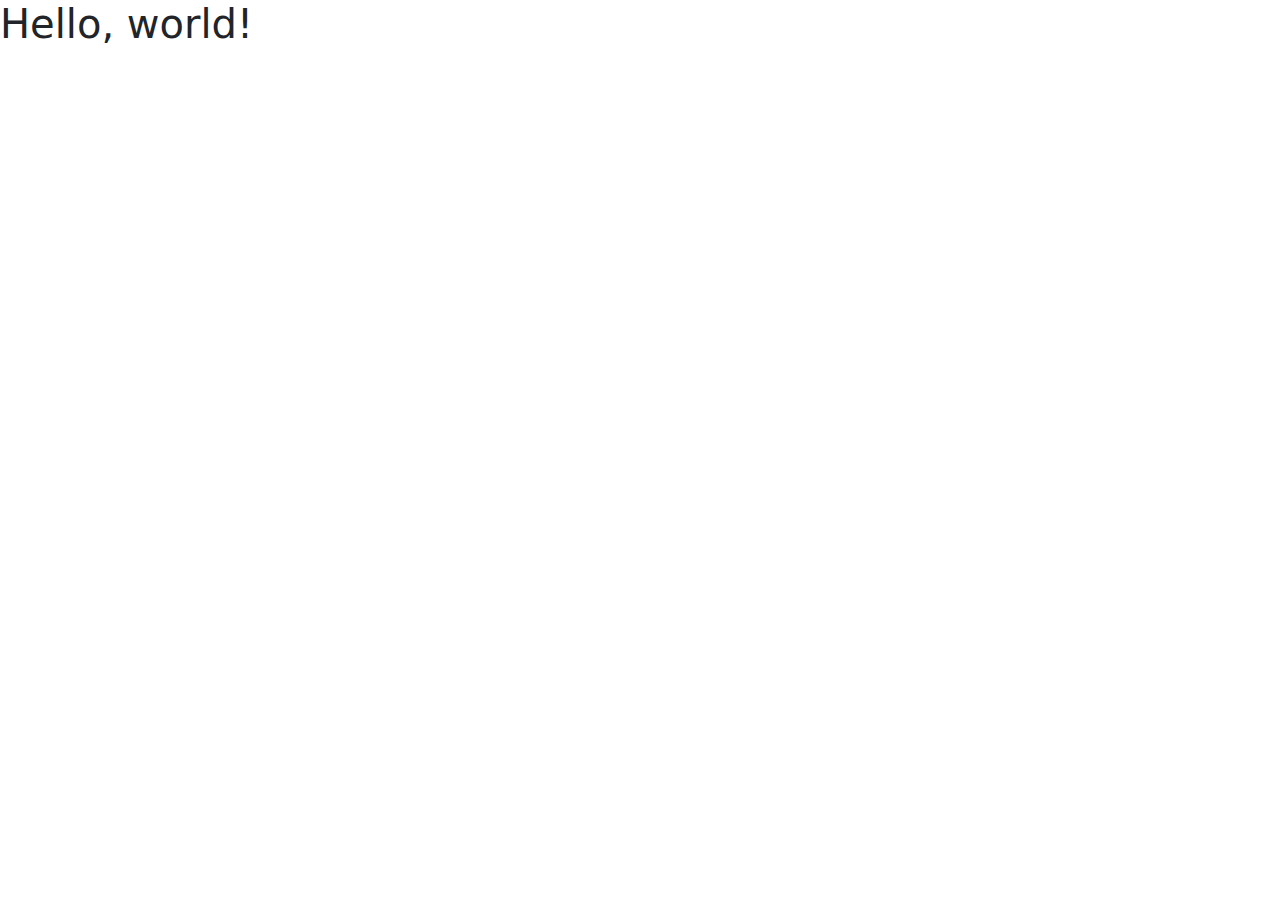
==== index.html @ 12b57964 "first commit" ====
<!doctype html>
<html lang="en">
  <head>
    <!-- Required meta tags -->
    <meta charset="utf-8">
    <meta name="viewport" content="width=device-width, initial-scale=1, shrink-to-fit=no">

    <!-- Bootstrap CSS -->
    <link rel="stylesheet" href="assets/css/style.css">

    <title>Hello, world!</title>
  </head>
  <body>
    <h1>Hello, world!</h1>

    <!-- Optional JavaScript -->
    <!-- jQuery first, then Popper.js, then Bootstrap JS -->
    <script src="assets/js/jquery-3.3.1.slim.min.js"></script>
    <script src="assets/js/popper.min.js"></script>
    <script src="assets/js/bootstrap.min.js"></script>
  </body>
</html>
---- assets/css/style.css ----
@charset "UTF-8";
/* Fonts */
@import url("https://fonts.googleapis.com/css2?family=Open+Sans:ital,wdth,wght@0,75,300..800;1,75,300..800&family=Roboto:wght@100;300;400;900&family=Source+Sans+3:ital,wght@0,200..900;1,200..900&display=swap");
/* Bootstrap */
/*!
* Bootstrap  v5.3.3 (https://getbootstrap.com/)
* Copyright 2011-2024 The Bootstrap Authors
* Licensed under MIT (https://github.com/twbs/bootstrap/blob/main/LICENSE)
*/
:root, [data-bs-theme=light] {
  --bs-blue:#0d6efd;
  --bs-indigo:#6610f2;
  --bs-purple:#6f42c1;
  --bs-pink:#d63384;
  --bs-red:#dc3545;
  --bs-orange:#fd7e14;
  --bs-yellow:#ffc107;
  --bs-green:#198754;
  --bs-teal:#20c997;
  --bs-cyan:#0dcaf0;
  --bs-black:#000;
  --bs-white:#fff;
  --bs-gray:#6c757d;
  --bs-gray-dark:#343a40;
  --bs-gray-100:#f8f9fa;
  --bs-gray-200:#e9ecef;
  --bs-gray-300:#dee2e6;
  --bs-gray-400:#ced4da;
  --bs-gray-500:#adb5bd;
  --bs-gray-600:#6c757d;
  --bs-gray-700:#495057;
  --bs-gray-800:#343a40;
  --bs-gray-900:#212529;
  --bs-primary:#0d6efd;
  --bs-secondary:#6c757d;
  --bs-success:#198754;
  --bs-info:#0dcaf0;
  --bs-warning:#ffc107;
  --bs-danger:#dc3545;
  --bs-light:#f8f9fa;
  --bs-dark:#212529;
  --bs-primary-rgb:13,110,253;
  --bs-secondary-rgb:108,117,125;
  --bs-success-rgb:25,135,84;
  --bs-info-rgb:13,202,240;
  --bs-warning-rgb:255,193,7;
  --bs-danger-rgb:220,53,69;
  --bs-light-rgb:248,249,250;
  --bs-dark-rgb:33,37,41;
  --bs-primary-text-emphasis:#052c65;
  --bs-secondary-text-emphasis:#2b2f32;
  --bs-success-text-emphasis:#0a3622;
  --bs-info-text-emphasis:#055160;
  --bs-warning-text-emphasis:#664d03;
  --bs-danger-text-emphasis:#58151c;
  --bs-light-text-emphasis:#495057;
  --bs-dark-text-emphasis:#495057;
  --bs-primary-bg-subtle:#cfe2ff;
  --bs-secondary-bg-subtle:#e2e3e5;
  --bs-success-bg-subtle:#d1e7dd;
  --bs-info-bg-subtle:#cff4fc;
  --bs-warning-bg-subtle:#fff3cd;
  --bs-danger-bg-subtle:#f8d7da;
  --bs-light-bg-subtle:#fcfcfd;
  --bs-dark-bg-subtle:#ced4da;
  --bs-primary-border-subtle:#9ec5fe;
  --bs-secondary-border-subtle:#c4c8cb;
  --bs-success-border-subtle:#a3cfbb;
  --bs-info-border-subtle:#9eeaf9;
  --bs-warning-border-subtle:#ffe69c;
  --bs-danger-border-subtle:#f1aeb5;
  --bs-light-border-subtle:#e9ecef;
  --bs-dark-border-subtle:#adb5bd;
  --bs-white-rgb:255,255,255;
  --bs-black-rgb:0,0,0;
  --bs-font-sans-serif:system-ui,-apple-system,"Segoe UI",Roboto,"Helvetica Neue","Noto Sans","Liberation Sans",Arial,sans-serif,"Apple Color Emoji","Segoe UI Emoji","Segoe UI Symbol","Noto Color Emoji";
  --bs-font-monospace:SFMono-Regular,Menlo,Monaco,Consolas,"Liberation Mono","Courier New",monospace;
  --bs-gradient:linear-gradient(180deg, rgba(255, 255, 255, 0.15), rgba(255, 255, 255, 0));
  --bs-body-font-family:var(--bs-font-sans-serif);
  --bs-body-font-size:1rem;
  --bs-body-font-weight:400;
  --bs-body-line-height:1.5;
  --bs-body-color:#212529;
  --bs-body-color-rgb:33,37,41;
  --bs-body-bg:#fff;
  --bs-body-bg-rgb:255,255,255;
  --bs-emphasis-color:#000;
  --bs-emphasis-color-rgb:0,0,0;
  --bs-secondary-color:rgba(33, 37, 41, 0.75);
  --bs-secondary-color-rgb:33,37,41;
  --bs-secondary-bg:#e9ecef;
  --bs-secondary-bg-rgb:233,236,239;
  --bs-tertiary-color:rgba(33, 37, 41, 0.5);
  --bs-tertiary-color-rgb:33,37,41;
  --bs-tertiary-bg:#f8f9fa;
  --bs-tertiary-bg-rgb:248,249,250;
  --bs-heading-color:inherit;
  --bs-link-color:#0d6efd;
  --bs-link-color-rgb:13,110,253;
  --bs-link-decoration:underline;
  --bs-link-hover-color:#0a58ca;
  --bs-link-hover-color-rgb:10,88,202;
  --bs-code-color:#d63384;
  --bs-highlight-color:#212529;
  --bs-highlight-bg:#fff3cd;
  --bs-border-width:1px;
  --bs-border-style:solid;
  --bs-border-color:#dee2e6;
  --bs-border-color-translucent:rgba(0, 0, 0, 0.175);
  --bs-border-radius:0.375rem;
  --bs-border-radius-sm:0.25rem;
  --bs-border-radius-lg:0.5rem;
  --bs-border-radius-xl:1rem;
  --bs-border-radius-xxl:2rem;
  --bs-border-radius-2xl:var(--bs-border-radius-xxl);
  --bs-border-radius-pill:50rem;
  --bs-box-shadow:0 0.5rem 1rem rgba(0, 0, 0, 0.15);
  --bs-box-shadow-sm:0 0.125rem 0.25rem rgba(0, 0, 0, 0.075);
  --bs-box-shadow-lg:0 1rem 3rem rgba(0, 0, 0, 0.175);
  --bs-box-shadow-inset:inset 0 1px 2px rgba(0, 0, 0, 0.075);
  --bs-focus-ring-width:0.25rem;
  --bs-focus-ring-opacity:0.25;
  --bs-focus-ring-color:rgba(13, 110, 253, 0.25);
  --bs-form-valid-color:#198754;
  --bs-form-valid-border-color:#198754;
  --bs-form-invalid-color:#dc3545;
  --bs-form-invalid-border-color:#dc3545;
}

[data-bs-theme=dark] {
  color-scheme: dark;
  --bs-body-color:#dee2e6;
  --bs-body-color-rgb:222,226,230;
  --bs-body-bg:#212529;
  --bs-body-bg-rgb:33,37,41;
  --bs-emphasis-color:#fff;
  --bs-emphasis-color-rgb:255,255,255;
  --bs-secondary-color:rgba(222, 226, 230, 0.75);
  --bs-secondary-color-rgb:222,226,230;
  --bs-secondary-bg:#343a40;
  --bs-secondary-bg-rgb:52,58,64;
  --bs-tertiary-color:rgba(222, 226, 230, 0.5);
  --bs-tertiary-color-rgb:222,226,230;
  --bs-tertiary-bg:#2b3035;
  --bs-tertiary-bg-rgb:43,48,53;
  --bs-primary-text-emphasis:#6ea8fe;
  --bs-secondary-text-emphasis:#a7acb1;
  --bs-success-text-emphasis:#75b798;
  --bs-info-text-emphasis:#6edff6;
  --bs-warning-text-emphasis:#ffda6a;
  --bs-danger-text-emphasis:#ea868f;
  --bs-light-text-emphasis:#f8f9fa;
  --bs-dark-text-emphasis:#dee2e6;
  --bs-primary-bg-subtle:#031633;
  --bs-secondary-bg-subtle:#161719;
  --bs-success-bg-subtle:#051b11;
  --bs-info-bg-subtle:#032830;
  --bs-warning-bg-subtle:#332701;
  --bs-danger-bg-subtle:#2c0b0e;
  --bs-light-bg-subtle:#343a40;
  --bs-dark-bg-subtle:#1a1d20;
  --bs-primary-border-subtle:#084298;
  --bs-secondary-border-subtle:#41464b;
  --bs-success-border-subtle:#0f5132;
  --bs-info-border-subtle:#087990;
  --bs-warning-border-subtle:#997404;
  --bs-danger-border-subtle:#842029;
  --bs-light-border-subtle:#495057;
  --bs-dark-border-subtle:#343a40;
  --bs-heading-color:inherit;
  --bs-link-color:#6ea8fe;
  --bs-link-hover-color:#8bb9fe;
  --bs-link-color-rgb:110,168,254;
  --bs-link-hover-color-rgb:139,185,254;
  --bs-code-color:#e685b5;
  --bs-highlight-color:#dee2e6;
  --bs-highlight-bg:#664d03;
  --bs-border-color:#495057;
  --bs-border-color-translucent:rgba(255, 255, 255, 0.15);
  --bs-form-valid-color:#75b798;
  --bs-form-valid-border-color:#75b798;
  --bs-form-invalid-color:#ea868f;
  --bs-form-invalid-border-color:#ea868f;
}

*, ::after, ::before {
  box-sizing: border-box;
}

@media (prefers-reduced-motion: no-preference) {
  :root {
    scroll-behavior: smooth;
  }
}
body {
  margin: 0;
  font-family: var(--bs-body-font-family);
  font-size: var(--bs-body-font-size);
  font-weight: var(--bs-body-font-weight);
  line-height: var(--bs-body-line-height);
  color: var(--bs-body-color);
  text-align: var(--bs-body-text-align);
  background-color: var(--bs-body-bg);
  -webkit-text-size-adjust: 100%;
  -webkit-tap-highlight-color: transparent;
}

hr {
  margin: 1rem 0;
  color: inherit;
  border: 0;
  border-top: var(--bs-border-width) solid;
  opacity: 0.25;
}

.h1, .h2, .h3, .h4, .h5, .h6, h1, h2, h3, h4, h5, h6 {
  margin-top: 0;
  margin-bottom: 0.5rem;
  font-weight: 500;
  line-height: 1.2;
  color: var(--bs-heading-color);
}

.h1, h1 {
  font-size: calc(1.375rem + 1.5vw);
}

@media (min-width: 1200px) {
  .h1, h1 {
    font-size: 2.5rem;
  }
}
.h2, h2 {
  font-size: calc(1.325rem + 0.9vw);
}

@media (min-width: 1200px) {
  .h2, h2 {
    font-size: 2rem;
  }
}
.h3, h3 {
  font-size: calc(1.3rem + 0.6vw);
}

@media (min-width: 1200px) {
  .h3, h3 {
    font-size: 1.75rem;
  }
}
.h4, h4 {
  font-size: calc(1.275rem + 0.3vw);
}

@media (min-width: 1200px) {
  .h4, h4 {
    font-size: 1.5rem;
  }
}
.h5, h5 {
  font-size: 1.25rem;
}

.h6, h6 {
  font-size: 1rem;
}

p {
  margin-top: 0;
  margin-bottom: 1rem;
}

abbr[title] {
  -webkit-text-decoration: underline dotted;
  text-decoration: underline dotted;
  cursor: help;
  -webkit-text-decoration-skip-ink: none;
  text-decoration-skip-ink: none;
}

address {
  margin-bottom: 1rem;
  font-style: normal;
  line-height: inherit;
}

ol, ul {
  padding-left: 2rem;
}

dl, ol, ul {
  margin-top: 0;
  margin-bottom: 1rem;
}

ol ol, ol ul, ul ol, ul ul {
  margin-bottom: 0;
}

dt {
  font-weight: 700;
}

dd {
  margin-bottom: 0.5rem;
  margin-left: 0;
}

blockquote {
  margin: 0 0 1rem;
}

b, strong {
  font-weight: bolder;
}

.small, small {
  font-size: 0.875em;
}

.mark, mark {
  padding: 0.1875em;
  color: var(--bs-highlight-color);
  background-color: var(--bs-highlight-bg);
}

sub, sup {
  position: relative;
  font-size: 0.75em;
  line-height: 0;
  vertical-align: baseline;
}

sub {
  bottom: -0.25em;
}

sup {
  top: -0.5em;
}

a {
  color: rgba(var(--bs-link-color-rgb), var(--bs-link-opacity, 1));
  text-decoration: underline;
}

a:hover {
  --bs-link-color-rgb:var(--bs-link-hover-color-rgb);
}

a:not([href]):not([class]), a:not([href]):not([class]):hover {
  color: inherit;
  text-decoration: none;
}

code, kbd, pre, samp {
  font-family: var(--bs-font-monospace);
  font-size: 1em;
}

pre {
  display: block;
  margin-top: 0;
  margin-bottom: 1rem;
  overflow: auto;
  font-size: 0.875em;
}

pre code {
  font-size: inherit;
  color: inherit;
  word-break: normal;
}

code {
  font-size: 0.875em;
  color: var(--bs-code-color);
  word-wrap: break-word;
}

a > code {
  color: inherit;
}

kbd {
  padding: 0.1875rem 0.375rem;
  font-size: 0.875em;
  color: var(--bs-body-bg);
  background-color: var(--bs-body-color);
  border-radius: 0.25rem;
}

kbd kbd {
  padding: 0;
  font-size: 1em;
}

figure {
  margin: 0 0 1rem;
}

img, svg {
  vertical-align: middle;
}

table {
  caption-side: bottom;
  border-collapse: collapse;
}

caption {
  padding-top: 0.5rem;
  padding-bottom: 0.5rem;
  color: var(--bs-secondary-color);
  text-align: left;
}

th {
  text-align: inherit;
  text-align: -webkit-match-parent;
}

tbody, td, tfoot, th, thead, tr {
  border-color: inherit;
  border-style: solid;
  border-width: 0;
}

label {
  display: inline-block;
}

button {
  border-radius: 0;
}

button:focus:not(:focus-visible) {
  outline: 0;
}

button, input, optgroup, select, textarea {
  margin: 0;
  font-family: inherit;
  font-size: inherit;
  line-height: inherit;
}

button, select {
  text-transform: none;
}

[role=button] {
  cursor: pointer;
}

select {
  word-wrap: normal;
}

select:disabled {
  opacity: 1;
}

[list]:not([type=date]):not([type=datetime-local]):not([type=month]):not([type=week]):not([type=time])::-webkit-calendar-picker-indicator {
  display: none !important;
}

[type=button], [type=reset], [type=submit], button {
  -webkit-appearance: button;
}

[type=button]:not(:disabled), [type=reset]:not(:disabled), [type=submit]:not(:disabled), button:not(:disabled) {
  cursor: pointer;
}

::-moz-focus-inner {
  padding: 0;
  border-style: none;
}

textarea {
  resize: vertical;
}

fieldset {
  min-width: 0;
  padding: 0;
  margin: 0;
  border: 0;
}

legend {
  float: left;
  width: 100%;
  padding: 0;
  margin-bottom: 0.5rem;
  font-size: calc(1.275rem + 0.3vw);
  line-height: inherit;
}

@media (min-width: 1200px) {
  legend {
    font-size: 1.5rem;
  }
}
legend + * {
  clear: left;
}

::-webkit-datetime-edit-day-field, ::-webkit-datetime-edit-fields-wrapper, ::-webkit-datetime-edit-hour-field, ::-webkit-datetime-edit-minute, ::-webkit-datetime-edit-month-field, ::-webkit-datetime-edit-text, ::-webkit-datetime-edit-year-field {
  padding: 0;
}

::-webkit-inner-spin-button {
  height: auto;
}

[type=search] {
  -webkit-appearance: textfield;
  outline-offset: -2px;
}

::-webkit-search-decoration {
  -webkit-appearance: none;
}

::-webkit-color-swatch-wrapper {
  padding: 0;
}

::-webkit-file-upload-button {
  font: inherit;
  -webkit-appearance: button;
}

::file-selector-button {
  font: inherit;
  -webkit-appearance: button;
}

output {
  display: inline-block;
}

iframe {
  border: 0;
}

summary {
  display: list-item;
  cursor: pointer;
}

progress {
  vertical-align: baseline;
}

[hidden] {
  display: none !important;
}

.lead {
  font-size: 1.25rem;
  font-weight: 300;
}

.display-1 {
  font-size: calc(1.625rem + 4.5vw);
  font-weight: 300;
  line-height: 1.2;
}

@media (min-width: 1200px) {
  .display-1 {
    font-size: 5rem;
  }
}
.display-2 {
  font-size: calc(1.575rem + 3.9vw);
  font-weight: 300;
  line-height: 1.2;
}

@media (min-width: 1200px) {
  .display-2 {
    font-size: 4.5rem;
  }
}
.display-3 {
  font-size: calc(1.525rem + 3.3vw);
  font-weight: 300;
  line-height: 1.2;
}

@media (min-width: 1200px) {
  .display-3 {
    font-size: 4rem;
  }
}
.display-4 {
  font-size: calc(1.475rem + 2.7vw);
  font-weight: 300;
  line-height: 1.2;
}

@media (min-width: 1200px) {
  .display-4 {
    font-size: 3.5rem;
  }
}
.display-5 {
  font-size: calc(1.425rem + 2.1vw);
  font-weight: 300;
  line-height: 1.2;
}

@media (min-width: 1200px) {
  .display-5 {
    font-size: 3rem;
  }
}
.display-6 {
  font-size: calc(1.375rem + 1.5vw);
  font-weight: 300;
  line-height: 1.2;
}

@media (min-width: 1200px) {
  .display-6 {
    font-size: 2.5rem;
  }
}
.list-unstyled {
  padding-left: 0;
  list-style: none;
}

.list-inline {
  padding-left: 0;
  list-style: none;
}

.list-inline-item {
  display: inline-block;
}

.list-inline-item:not(:last-child) {
  margin-right: 0.5rem;
}

.initialism {
  font-size: 0.875em;
  text-transform: uppercase;
}

.blockquote {
  margin-bottom: 1rem;
  font-size: 1.25rem;
}

.blockquote > :last-child {
  margin-bottom: 0;
}

.blockquote-footer {
  margin-top: -1rem;
  margin-bottom: 1rem;
  font-size: 0.875em;
  color: #6c757d;
}

.blockquote-footer::before {
  content: "— ";
}

.img-fluid {
  max-width: 100%;
  height: auto;
}

.img-thumbnail {
  padding: 0.25rem;
  background-color: var(--bs-body-bg);
  border: var(--bs-border-width) solid var(--bs-border-color);
  border-radius: var(--bs-border-radius);
  max-width: 100%;
  height: auto;
}

.figure {
  display: inline-block;
}

.figure-img {
  margin-bottom: 0.5rem;
  line-height: 1;
}

.figure-caption {
  font-size: 0.875em;
  color: var(--bs-secondary-color);
}

.container, .container-fluid, .container-lg, .container-md, .container-sm, .container-xl, .container-xxl {
  --bs-gutter-x:1.5rem;
  --bs-gutter-y:0;
  width: 100%;
  padding-right: calc(var(--bs-gutter-x) * 0.5);
  padding-left: calc(var(--bs-gutter-x) * 0.5);
  margin-right: auto;
  margin-left: auto;
}

@media (min-width: 576px) {
  .container, .container-sm {
    max-width: 540px;
  }
}
@media (min-width: 768px) {
  .container, .container-md, .container-sm {
    max-width: 720px;
  }
}
@media (min-width: 992px) {
  .container, .container-lg, .container-md, .container-sm {
    max-width: 960px;
  }
}
@media (min-width: 1200px) {
  .container, .container-lg, .container-md, .container-sm, .container-xl {
    max-width: 1140px;
  }
}
@media (min-width: 1400px) {
  .container, .container-lg, .container-md, .container-sm, .container-xl, .container-xxl {
    max-width: 1320px;
  }
}
:root {
  --bs-breakpoint-xs:0;
  --bs-breakpoint-sm:576px;
  --bs-breakpoint-md:768px;
  --bs-breakpoint-lg:992px;
  --bs-breakpoint-xl:1200px;
  --bs-breakpoint-xxl:1400px;
}

.row {
  --bs-gutter-x:1.5rem;
  --bs-gutter-y:0;
  display: flex;
  flex-wrap: wrap;
  margin-top: calc(-1 * var(--bs-gutter-y));
  margin-right: calc(-0.5 * var(--bs-gutter-x));
  margin-left: calc(-0.5 * var(--bs-gutter-x));
}

.row > * {
  flex-shrink: 0;
  width: 100%;
  max-width: 100%;
  padding-right: calc(var(--bs-gutter-x) * 0.5);
  padding-left: calc(var(--bs-gutter-x) * 0.5);
  margin-top: var(--bs-gutter-y);
}

.col {
  flex: 1 0 0%;
}

.row-cols-auto > * {
  flex: 0 0 auto;
  width: auto;
}

.row-cols-1 > * {
  flex: 0 0 auto;
  width: 100%;
}

.row-cols-2 > * {
  flex: 0 0 auto;
  width: 50%;
}

.row-cols-3 > * {
  flex: 0 0 auto;
  width: 33.33333333%;
}

.row-cols-4 > * {
  flex: 0 0 auto;
  width: 25%;
}

.row-cols-5 > * {
  flex: 0 0 auto;
  width: 20%;
}

.row-cols-6 > * {
  flex: 0 0 auto;
  width: 16.66666667%;
}

.col-auto {
  flex: 0 0 auto;
  width: auto;
}

.col-1 {
  flex: 0 0 auto;
  width: 8.33333333%;
}

.col-2 {
  flex: 0 0 auto;
  width: 16.66666667%;
}

.col-3 {
  flex: 0 0 auto;
  width: 25%;
}

.col-4 {
  flex: 0 0 auto;
  width: 33.33333333%;
}

.col-5 {
  flex: 0 0 auto;
  width: 41.66666667%;
}

.col-6 {
  flex: 0 0 auto;
  width: 50%;
}

.col-7 {
  flex: 0 0 auto;
  width: 58.33333333%;
}

.col-8 {
  flex: 0 0 auto;
  width: 66.66666667%;
}

.col-9 {
  flex: 0 0 auto;
  width: 75%;
}

.col-10 {
  flex: 0 0 auto;
  width: 83.33333333%;
}

.col-11 {
  flex: 0 0 auto;
  width: 91.66666667%;
}

.col-12 {
  flex: 0 0 auto;
  width: 100%;
}

.offset-1 {
  margin-left: 8.33333333%;
}

.offset-2 {
  margin-left: 16.66666667%;
}

.offset-3 {
  margin-left: 25%;
}

.offset-4 {
  margin-left: 33.33333333%;
}

.offset-5 {
  margin-left: 41.66666667%;
}

.offset-6 {
  margin-left: 50%;
}

.offset-7 {
  margin-left: 58.33333333%;
}

.offset-8 {
  margin-left: 66.66666667%;
}

.offset-9 {
  margin-left: 75%;
}

.offset-10 {
  margin-left: 83.33333333%;
}

.offset-11 {
  margin-left: 91.66666667%;
}

.g-0, .gx-0 {
  --bs-gutter-x:0;
}

.g-0, .gy-0 {
  --bs-gutter-y:0;
}

.g-1, .gx-1 {
  --bs-gutter-x:0.25rem;
}

.g-1, .gy-1 {
  --bs-gutter-y:0.25rem;
}

.g-2, .gx-2 {
  --bs-gutter-x:0.5rem;
}

.g-2, .gy-2 {
  --bs-gutter-y:0.5rem;
}

.g-3, .gx-3 {
  --bs-gutter-x:1rem;
}

.g-3, .gy-3 {
  --bs-gutter-y:1rem;
}

.g-4, .gx-4 {
  --bs-gutter-x:1.5rem;
}

.g-4, .gy-4 {
  --bs-gutter-y:1.5rem;
}

.g-5, .gx-5 {
  --bs-gutter-x:3rem;
}

.g-5, .gy-5 {
  --bs-gutter-y:3rem;
}

@media (min-width: 576px) {
  .col-sm {
    flex: 1 0 0%;
  }
  .row-cols-sm-auto > * {
    flex: 0 0 auto;
    width: auto;
  }
  .row-cols-sm-1 > * {
    flex: 0 0 auto;
    width: 100%;
  }
  .row-cols-sm-2 > * {
    flex: 0 0 auto;
    width: 50%;
  }
  .row-cols-sm-3 > * {
    flex: 0 0 auto;
    width: 33.33333333%;
  }
  .row-cols-sm-4 > * {
    flex: 0 0 auto;
    width: 25%;
  }
  .row-cols-sm-5 > * {
    flex: 0 0 auto;
    width: 20%;
  }
  .row-cols-sm-6 > * {
    flex: 0 0 auto;
    width: 16.66666667%;
  }
  .col-sm-auto {
    flex: 0 0 auto;
    width: auto;
  }
  .col-sm-1 {
    flex: 0 0 auto;
    width: 8.33333333%;
  }
  .col-sm-2 {
    flex: 0 0 auto;
    width: 16.66666667%;
  }
  .col-sm-3 {
    flex: 0 0 auto;
    width: 25%;
  }
  .col-sm-4 {
    flex: 0 0 auto;
    width: 33.33333333%;
  }
  .col-sm-5 {
    flex: 0 0 auto;
    width: 41.66666667%;
  }
  .col-sm-6 {
    flex: 0 0 auto;
    width: 50%;
  }
  .col-sm-7 {
    flex: 0 0 auto;
    width: 58.33333333%;
  }
  .col-sm-8 {
    flex: 0 0 auto;
    width: 66.66666667%;
  }
  .col-sm-9 {
    flex: 0 0 auto;
    width: 75%;
  }
  .col-sm-10 {
    flex: 0 0 auto;
    width: 83.33333333%;
  }
  .col-sm-11 {
    flex: 0 0 auto;
    width: 91.66666667%;
  }
  .col-sm-12 {
    flex: 0 0 auto;
    width: 100%;
  }
  .offset-sm-0 {
    margin-left: 0;
  }
  .offset-sm-1 {
    margin-left: 8.33333333%;
  }
  .offset-sm-2 {
    margin-left: 16.66666667%;
  }
  .offset-sm-3 {
    margin-left: 25%;
  }
  .offset-sm-4 {
    margin-left: 33.33333333%;
  }
  .offset-sm-5 {
    margin-left: 41.66666667%;
  }
  .offset-sm-6 {
    margin-left: 50%;
  }
  .offset-sm-7 {
    margin-left: 58.33333333%;
  }
  .offset-sm-8 {
    margin-left: 66.66666667%;
  }
  .offset-sm-9 {
    margin-left: 75%;
  }
  .offset-sm-10 {
    margin-left: 83.33333333%;
  }
  .offset-sm-11 {
    margin-left: 91.66666667%;
  }
  .g-sm-0, .gx-sm-0 {
    --bs-gutter-x:0;
  }
  .g-sm-0, .gy-sm-0 {
    --bs-gutter-y:0;
  }
  .g-sm-1, .gx-sm-1 {
    --bs-gutter-x:0.25rem;
  }
  .g-sm-1, .gy-sm-1 {
    --bs-gutter-y:0.25rem;
  }
  .g-sm-2, .gx-sm-2 {
    --bs-gutter-x:0.5rem;
  }
  .g-sm-2, .gy-sm-2 {
    --bs-gutter-y:0.5rem;
  }
  .g-sm-3, .gx-sm-3 {
    --bs-gutter-x:1rem;
  }
  .g-sm-3, .gy-sm-3 {
    --bs-gutter-y:1rem;
  }
  .g-sm-4, .gx-sm-4 {
    --bs-gutter-x:1.5rem;
  }
  .g-sm-4, .gy-sm-4 {
    --bs-gutter-y:1.5rem;
  }
  .g-sm-5, .gx-sm-5 {
    --bs-gutter-x:3rem;
  }
  .g-sm-5, .gy-sm-5 {
    --bs-gutter-y:3rem;
  }
}
@media (min-width: 768px) {
  .col-md {
    flex: 1 0 0%;
  }
  .row-cols-md-auto > * {
    flex: 0 0 auto;
    width: auto;
  }
  .row-cols-md-1 > * {
    flex: 0 0 auto;
    width: 100%;
  }
  .row-cols-md-2 > * {
    flex: 0 0 auto;
    width: 50%;
  }
  .row-cols-md-3 > * {
    flex: 0 0 auto;
    width: 33.33333333%;
  }
  .row-cols-md-4 > * {
    flex: 0 0 auto;
    width: 25%;
  }
  .row-cols-md-5 > * {
    flex: 0 0 auto;
    width: 20%;
  }
  .row-cols-md-6 > * {
    flex: 0 0 auto;
    width: 16.66666667%;
  }
  .col-md-auto {
    flex: 0 0 auto;
    width: auto;
  }
  .col-md-1 {
    flex: 0 0 auto;
    width: 8.33333333%;
  }
  .col-md-2 {
    flex: 0 0 auto;
    width: 16.66666667%;
  }
  .col-md-3 {
    flex: 0 0 auto;
    width: 25%;
  }
  .col-md-4 {
    flex: 0 0 auto;
    width: 33.33333333%;
  }
  .col-md-5 {
    flex: 0 0 auto;
    width: 41.66666667%;
  }
  .col-md-6 {
    flex: 0 0 auto;
    width: 50%;
  }
  .col-md-7 {
    flex: 0 0 auto;
    width: 58.33333333%;
  }
  .col-md-8 {
    flex: 0 0 auto;
    width: 66.66666667%;
  }
  .col-md-9 {
    flex: 0 0 auto;
    width: 75%;
  }
  .col-md-10 {
    flex: 0 0 auto;
    width: 83.33333333%;
  }
  .col-md-11 {
    flex: 0 0 auto;
    width: 91.66666667%;
  }
  .col-md-12 {
    flex: 0 0 auto;
    width: 100%;
  }
  .offset-md-0 {
    margin-left: 0;
  }
  .offset-md-1 {
    margin-left: 8.33333333%;
  }
  .offset-md-2 {
    margin-left: 16.66666667%;
  }
  .offset-md-3 {
    margin-left: 25%;
  }
  .offset-md-4 {
    margin-left: 33.33333333%;
  }
  .offset-md-5 {
    margin-left: 41.66666667%;
  }
  .offset-md-6 {
    margin-left: 50%;
  }
  .offset-md-7 {
    margin-left: 58.33333333%;
  }
  .offset-md-8 {
    margin-left: 66.66666667%;
  }
  .offset-md-9 {
    margin-left: 75%;
  }
  .offset-md-10 {
    margin-left: 83.33333333%;
  }
  .offset-md-11 {
    margin-left: 91.66666667%;
  }
  .g-md-0, .gx-md-0 {
    --bs-gutter-x:0;
  }
  .g-md-0, .gy-md-0 {
    --bs-gutter-y:0;
  }
  .g-md-1, .gx-md-1 {
    --bs-gutter-x:0.25rem;
  }
  .g-md-1, .gy-md-1 {
    --bs-gutter-y:0.25rem;
  }
  .g-md-2, .gx-md-2 {
    --bs-gutter-x:0.5rem;
  }
  .g-md-2, .gy-md-2 {
    --bs-gutter-y:0.5rem;
  }
  .g-md-3, .gx-md-3 {
    --bs-gutter-x:1rem;
  }
  .g-md-3, .gy-md-3 {
    --bs-gutter-y:1rem;
  }
  .g-md-4, .gx-md-4 {
    --bs-gutter-x:1.5rem;
  }
  .g-md-4, .gy-md-4 {
    --bs-gutter-y:1.5rem;
  }
  .g-md-5, .gx-md-5 {
    --bs-gutter-x:3rem;
  }
  .g-md-5, .gy-md-5 {
    --bs-gutter-y:3rem;
  }
}
@media (min-width: 992px) {
  .col-lg {
    flex: 1 0 0%;
  }
  .row-cols-lg-auto > * {
    flex: 0 0 auto;
    width: auto;
  }
  .row-cols-lg-1 > * {
    flex: 0 0 auto;
    width: 100%;
  }
  .row-cols-lg-2 > * {
    flex: 0 0 auto;
    width: 50%;
  }
  .row-cols-lg-3 > * {
    flex: 0 0 auto;
    width: 33.33333333%;
  }
  .row-cols-lg-4 > * {
    flex: 0 0 auto;
    width: 25%;
  }
  .row-cols-lg-5 > * {
    flex: 0 0 auto;
    width: 20%;
  }
  .row-cols-lg-6 > * {
    flex: 0 0 auto;
    width: 16.66666667%;
  }
  .col-lg-auto {
    flex: 0 0 auto;
    width: auto;
  }
  .col-lg-1 {
    flex: 0 0 auto;
    width: 8.33333333%;
  }
  .col-lg-2 {
    flex: 0 0 auto;
    width: 16.66666667%;
  }
  .col-lg-3 {
    flex: 0 0 auto;
    width: 25%;
  }
  .col-lg-4 {
    flex: 0 0 auto;
    width: 33.33333333%;
  }
  .col-lg-5 {
    flex: 0 0 auto;
    width: 41.66666667%;
  }
  .col-lg-6 {
    flex: 0 0 auto;
    width: 50%;
  }
  .col-lg-7 {
    flex: 0 0 auto;
    width: 58.33333333%;
  }
  .col-lg-8 {
    flex: 0 0 auto;
    width: 66.66666667%;
  }
  .col-lg-9 {
    flex: 0 0 auto;
    width: 75%;
  }
  .col-lg-10 {
    flex: 0 0 auto;
    width: 83.33333333%;
  }
  .col-lg-11 {
    flex: 0 0 auto;
    width: 91.66666667%;
  }
  .col-lg-12 {
    flex: 0 0 auto;
    width: 100%;
  }
  .offset-lg-0 {
    margin-left: 0;
  }
  .offset-lg-1 {
    margin-left: 8.33333333%;
  }
  .offset-lg-2 {
    margin-left: 16.66666667%;
  }
  .offset-lg-3 {
    margin-left: 25%;
  }
  .offset-lg-4 {
    margin-left: 33.33333333%;
  }
  .offset-lg-5 {
    margin-left: 41.66666667%;
  }
  .offset-lg-6 {
    margin-left: 50%;
  }
  .offset-lg-7 {
    margin-left: 58.33333333%;
  }
  .offset-lg-8 {
    margin-left: 66.66666667%;
  }
  .offset-lg-9 {
    margin-left: 75%;
  }
  .offset-lg-10 {
    margin-left: 83.33333333%;
  }
  .offset-lg-11 {
    margin-left: 91.66666667%;
  }
  .g-lg-0, .gx-lg-0 {
    --bs-gutter-x:0;
  }
  .g-lg-0, .gy-lg-0 {
    --bs-gutter-y:0;
  }
  .g-lg-1, .gx-lg-1 {
    --bs-gutter-x:0.25rem;
  }
  .g-lg-1, .gy-lg-1 {
    --bs-gutter-y:0.25rem;
  }
  .g-lg-2, .gx-lg-2 {
    --bs-gutter-x:0.5rem;
  }
  .g-lg-2, .gy-lg-2 {
    --bs-gutter-y:0.5rem;
  }
  .g-lg-3, .gx-lg-3 {
    --bs-gutter-x:1rem;
  }
  .g-lg-3, .gy-lg-3 {
    --bs-gutter-y:1rem;
  }
  .g-lg-4, .gx-lg-4 {
    --bs-gutter-x:1.5rem;
  }
  .g-lg-4, .gy-lg-4 {
    --bs-gutter-y:1.5rem;
  }
  .g-lg-5, .gx-lg-5 {
    --bs-gutter-x:3rem;
  }
  .g-lg-5, .gy-lg-5 {
    --bs-gutter-y:3rem;
  }
}
@media (min-width: 1200px) {
  .col-xl {
    flex: 1 0 0%;
  }
  .row-cols-xl-auto > * {
    flex: 0 0 auto;
    width: auto;
  }
  .row-cols-xl-1 > * {
    flex: 0 0 auto;
    width: 100%;
  }
  .row-cols-xl-2 > * {
    flex: 0 0 auto;
    width: 50%;
  }
  .row-cols-xl-3 > * {
    flex: 0 0 auto;
    width: 33.33333333%;
  }
  .row-cols-xl-4 > * {
    flex: 0 0 auto;
    width: 25%;
  }
  .row-cols-xl-5 > * {
    flex: 0 0 auto;
    width: 20%;
  }
  .row-cols-xl-6 > * {
    flex: 0 0 auto;
    width: 16.66666667%;
  }
  .col-xl-auto {
    flex: 0 0 auto;
    width: auto;
  }
  .col-xl-1 {
    flex: 0 0 auto;
    width: 8.33333333%;
  }
  .col-xl-2 {
    flex: 0 0 auto;
    width: 16.66666667%;
  }
  .col-xl-3 {
    flex: 0 0 auto;
    width: 25%;
  }
  .col-xl-4 {
    flex: 0 0 auto;
    width: 33.33333333%;
  }
  .col-xl-5 {
    flex: 0 0 auto;
    width: 41.66666667%;
  }
  .col-xl-6 {
    flex: 0 0 auto;
    width: 50%;
  }
  .col-xl-7 {
    flex: 0 0 auto;
    width: 58.33333333%;
  }
  .col-xl-8 {
    flex: 0 0 auto;
    width: 66.66666667%;
  }
  .col-xl-9 {
    flex: 0 0 auto;
    width: 75%;
  }
  .col-xl-10 {
    flex: 0 0 auto;
    width: 83.33333333%;
  }
  .col-xl-11 {
    flex: 0 0 auto;
    width: 91.66666667%;
  }
  .col-xl-12 {
    flex: 0 0 auto;
    width: 100%;
  }
  .offset-xl-0 {
    margin-left: 0;
  }
  .offset-xl-1 {
    margin-left: 8.33333333%;
  }
  .offset-xl-2 {
    margin-left: 16.66666667%;
  }
  .offset-xl-3 {
    margin-left: 25%;
  }
  .offset-xl-4 {
    margin-left: 33.33333333%;
  }
  .offset-xl-5 {
    margin-left: 41.66666667%;
  }
  .offset-xl-6 {
    margin-left: 50%;
  }
  .offset-xl-7 {
    margin-left: 58.33333333%;
  }
  .offset-xl-8 {
    margin-left: 66.66666667%;
  }
  .offset-xl-9 {
    margin-left: 75%;
  }
  .offset-xl-10 {
    margin-left: 83.33333333%;
  }
  .offset-xl-11 {
    margin-left: 91.66666667%;
  }
  .g-xl-0, .gx-xl-0 {
    --bs-gutter-x:0;
  }
  .g-xl-0, .gy-xl-0 {
    --bs-gutter-y:0;
  }
  .g-xl-1, .gx-xl-1 {
    --bs-gutter-x:0.25rem;
  }
  .g-xl-1, .gy-xl-1 {
    --bs-gutter-y:0.25rem;
  }
  .g-xl-2, .gx-xl-2 {
    --bs-gutter-x:0.5rem;
  }
  .g-xl-2, .gy-xl-2 {
    --bs-gutter-y:0.5rem;
  }
  .g-xl-3, .gx-xl-3 {
    --bs-gutter-x:1rem;
  }
  .g-xl-3, .gy-xl-3 {
    --bs-gutter-y:1rem;
  }
  .g-xl-4, .gx-xl-4 {
    --bs-gutter-x:1.5rem;
  }
  .g-xl-4, .gy-xl-4 {
    --bs-gutter-y:1.5rem;
  }
  .g-xl-5, .gx-xl-5 {
    --bs-gutter-x:3rem;
  }
  .g-xl-5, .gy-xl-5 {
    --bs-gutter-y:3rem;
  }
}
@media (min-width: 1400px) {
  .col-xxl {
    flex: 1 0 0%;
  }
  .row-cols-xxl-auto > * {
    flex: 0 0 auto;
    width: auto;
  }
  .row-cols-xxl-1 > * {
    flex: 0 0 auto;
    width: 100%;
  }
  .row-cols-xxl-2 > * {
    flex: 0 0 auto;
    width: 50%;
  }
  .row-cols-xxl-3 > * {
    flex: 0 0 auto;
    width: 33.33333333%;
  }
  .row-cols-xxl-4 > * {
    flex: 0 0 auto;
    width: 25%;
  }
  .row-cols-xxl-5 > * {
    flex: 0 0 auto;
    width: 20%;
  }
  .row-cols-xxl-6 > * {
    flex: 0 0 auto;
    width: 16.66666667%;
  }
  .col-xxl-auto {
    flex: 0 0 auto;
    width: auto;
  }
  .col-xxl-1 {
    flex: 0 0 auto;
    width: 8.33333333%;
  }
  .col-xxl-2 {
    flex: 0 0 auto;
    width: 16.66666667%;
  }
  .col-xxl-3 {
    flex: 0 0 auto;
    width: 25%;
  }
  .col-xxl-4 {
    flex: 0 0 auto;
    width: 33.33333333%;
  }
  .col-xxl-5 {
    flex: 0 0 auto;
    width: 41.66666667%;
  }
  .col-xxl-6 {
    flex: 0 0 auto;
    width: 50%;
  }
  .col-xxl-7 {
    flex: 0 0 auto;
    width: 58.33333333%;
  }
  .col-xxl-8 {
    flex: 0 0 auto;
    width: 66.66666667%;
  }
  .col-xxl-9 {
    flex: 0 0 auto;
    width: 75%;
  }
  .col-xxl-10 {
    flex: 0 0 auto;
    width: 83.33333333%;
  }
  .col-xxl-11 {
    flex: 0 0 auto;
    width: 91.66666667%;
  }
  .col-xxl-12 {
    flex: 0 0 auto;
    width: 100%;
  }
  .offset-xxl-0 {
    margin-left: 0;
  }
  .offset-xxl-1 {
    margin-left: 8.33333333%;
  }
  .offset-xxl-2 {
    margin-left: 16.66666667%;
  }
  .offset-xxl-3 {
    margin-left: 25%;
  }
  .offset-xxl-4 {
    margin-left: 33.33333333%;
  }
  .offset-xxl-5 {
    margin-left: 41.66666667%;
  }
  .offset-xxl-6 {
    margin-left: 50%;
  }
  .offset-xxl-7 {
    margin-left: 58.33333333%;
  }
  .offset-xxl-8 {
    margin-left: 66.66666667%;
  }
  .offset-xxl-9 {
    margin-left: 75%;
  }
  .offset-xxl-10 {
    margin-left: 83.33333333%;
  }
  .offset-xxl-11 {
    margin-left: 91.66666667%;
  }
  .g-xxl-0, .gx-xxl-0 {
    --bs-gutter-x:0;
  }
  .g-xxl-0, .gy-xxl-0 {
    --bs-gutter-y:0;
  }
  .g-xxl-1, .gx-xxl-1 {
    --bs-gutter-x:0.25rem;
  }
  .g-xxl-1, .gy-xxl-1 {
    --bs-gutter-y:0.25rem;
  }
  .g-xxl-2, .gx-xxl-2 {
    --bs-gutter-x:0.5rem;
  }
  .g-xxl-2, .gy-xxl-2 {
    --bs-gutter-y:0.5rem;
  }
  .g-xxl-3, .gx-xxl-3 {
    --bs-gutter-x:1rem;
  }
  .g-xxl-3, .gy-xxl-3 {
    --bs-gutter-y:1rem;
  }
  .g-xxl-4, .gx-xxl-4 {
    --bs-gutter-x:1.5rem;
  }
  .g-xxl-4, .gy-xxl-4 {
    --bs-gutter-y:1.5rem;
  }
  .g-xxl-5, .gx-xxl-5 {
    --bs-gutter-x:3rem;
  }
  .g-xxl-5, .gy-xxl-5 {
    --bs-gutter-y:3rem;
  }
}
.table {
  --bs-table-color-type:initial;
  --bs-table-bg-type:initial;
  --bs-table-color-state:initial;
  --bs-table-bg-state:initial;
  --bs-table-color:var(--bs-emphasis-color);
  --bs-table-bg:var(--bs-body-bg);
  --bs-table-border-color:var(--bs-border-color);
  --bs-table-accent-bg:transparent;
  --bs-table-striped-color:var(--bs-emphasis-color);
  --bs-table-striped-bg:rgba(var(--bs-emphasis-color-rgb), 0.05);
  --bs-table-active-color:var(--bs-emphasis-color);
  --bs-table-active-bg:rgba(var(--bs-emphasis-color-rgb), 0.1);
  --bs-table-hover-color:var(--bs-emphasis-color);
  --bs-table-hover-bg:rgba(var(--bs-emphasis-color-rgb), 0.075);
  width: 100%;
  margin-bottom: 1rem;
  vertical-align: top;
  border-color: var(--bs-table-border-color);
}

.table > :not(caption) > * > * {
  padding: 0.5rem 0.5rem;
  color: var(--bs-table-color-state, var(--bs-table-color-type, var(--bs-table-color)));
  background-color: var(--bs-table-bg);
  border-bottom-width: var(--bs-border-width);
  box-shadow: inset 0 0 0 9999px var(--bs-table-bg-state, var(--bs-table-bg-type, var(--bs-table-accent-bg)));
}

.table > tbody {
  vertical-align: inherit;
}

.table > thead {
  vertical-align: bottom;
}

.table-group-divider {
  border-top: calc(var(--bs-border-width) * 2) solid currentcolor;
}

.caption-top {
  caption-side: top;
}

.table-sm > :not(caption) > * > * {
  padding: 0.25rem 0.25rem;
}

.table-bordered > :not(caption) > * {
  border-width: var(--bs-border-width) 0;
}

.table-bordered > :not(caption) > * > * {
  border-width: 0 var(--bs-border-width);
}

.table-borderless > :not(caption) > * > * {
  border-bottom-width: 0;
}

.table-borderless > :not(:first-child) {
  border-top-width: 0;
}

.table-striped > tbody > tr:nth-of-type(odd) > * {
  --bs-table-color-type:var(--bs-table-striped-color);
  --bs-table-bg-type:var(--bs-table-striped-bg);
}

.table-striped-columns > :not(caption) > tr > :nth-child(2n) {
  --bs-table-color-type:var(--bs-table-striped-color);
  --bs-table-bg-type:var(--bs-table-striped-bg);
}

.table-active {
  --bs-table-color-state:var(--bs-table-active-color);
  --bs-table-bg-state:var(--bs-table-active-bg);
}

.table-hover > tbody > tr:hover > * {
  --bs-table-color-state:var(--bs-table-hover-color);
  --bs-table-bg-state:var(--bs-table-hover-bg);
}

.table-primary {
  --bs-table-color:#000;
  --bs-table-bg:#cfe2ff;
  --bs-table-border-color:#a6b5cc;
  --bs-table-striped-bg:#c5d7f2;
  --bs-table-striped-color:#000;
  --bs-table-active-bg:#bacbe6;
  --bs-table-active-color:#000;
  --bs-table-hover-bg:#bfd1ec;
  --bs-table-hover-color:#000;
  color: var(--bs-table-color);
  border-color: var(--bs-table-border-color);
}

.table-secondary {
  --bs-table-color:#000;
  --bs-table-bg:#e2e3e5;
  --bs-table-border-color:#b5b6b7;
  --bs-table-striped-bg:#d7d8da;
  --bs-table-striped-color:#000;
  --bs-table-active-bg:#cbccce;
  --bs-table-active-color:#000;
  --bs-table-hover-bg:#d1d2d4;
  --bs-table-hover-color:#000;
  color: var(--bs-table-color);
  border-color: var(--bs-table-border-color);
}

.table-success {
  --bs-table-color:#000;
  --bs-table-bg:#d1e7dd;
  --bs-table-border-color:#a7b9b1;
  --bs-table-striped-bg:#c7dbd2;
  --bs-table-striped-color:#000;
  --bs-table-active-bg:#bcd0c7;
  --bs-table-active-color:#000;
  --bs-table-hover-bg:#c1d6cc;
  --bs-table-hover-color:#000;
  color: var(--bs-table-color);
  border-color: var(--bs-table-border-color);
}

.table-info {
  --bs-table-color:#000;
  --bs-table-bg:#cff4fc;
  --bs-table-border-color:#a6c3ca;
  --bs-table-striped-bg:#c5e8ef;
  --bs-table-striped-color:#000;
  --bs-table-active-bg:#badce3;
  --bs-table-active-color:#000;
  --bs-table-hover-bg:#bfe2e9;
  --bs-table-hover-color:#000;
  color: var(--bs-table-color);
  border-color: var(--bs-table-border-color);
}

.table-warning {
  --bs-table-color:#000;
  --bs-table-bg:#fff3cd;
  --bs-table-border-color:#ccc2a4;
  --bs-table-striped-bg:#f2e7c3;
  --bs-table-striped-color:#000;
  --bs-table-active-bg:#e6dbb9;
  --bs-table-active-color:#000;
  --bs-table-hover-bg:#ece1be;
  --bs-table-hover-color:#000;
  color: var(--bs-table-color);
  border-color: var(--bs-table-border-color);
}

.table-danger {
  --bs-table-color:#000;
  --bs-table-bg:#f8d7da;
  --bs-table-border-color:#c6acae;
  --bs-table-striped-bg:#eccccf;
  --bs-table-striped-color:#000;
  --bs-table-active-bg:#dfc2c4;
  --bs-table-active-color:#000;
  --bs-table-hover-bg:#e5c7ca;
  --bs-table-hover-color:#000;
  color: var(--bs-table-color);
  border-color: var(--bs-table-border-color);
}

.table-light {
  --bs-table-color:#000;
  --bs-table-bg:#f8f9fa;
  --bs-table-border-color:#c6c7c8;
  --bs-table-striped-bg:#ecedee;
  --bs-table-striped-color:#000;
  --bs-table-active-bg:#dfe0e1;
  --bs-table-active-color:#000;
  --bs-table-hover-bg:#e5e6e7;
  --bs-table-hover-color:#000;
  color: var(--bs-table-color);
  border-color: var(--bs-table-border-color);
}

.table-dark {
  --bs-table-color:#fff;
  --bs-table-bg:#212529;
  --bs-table-border-color:#4d5154;
  --bs-table-striped-bg:#2c3034;
  --bs-table-striped-color:#fff;
  --bs-table-active-bg:#373b3e;
  --bs-table-active-color:#fff;
  --bs-table-hover-bg:#323539;
  --bs-table-hover-color:#fff;
  color: var(--bs-table-color);
  border-color: var(--bs-table-border-color);
}

.table-responsive {
  overflow-x: auto;
  -webkit-overflow-scrolling: touch;
}

@media (max-width: 575.98px) {
  .table-responsive-sm {
    overflow-x: auto;
    -webkit-overflow-scrolling: touch;
  }
}
@media (max-width: 767.98px) {
  .table-responsive-md {
    overflow-x: auto;
    -webkit-overflow-scrolling: touch;
  }
}
@media (max-width: 991.98px) {
  .table-responsive-lg {
    overflow-x: auto;
    -webkit-overflow-scrolling: touch;
  }
}
@media (max-width: 1199.98px) {
  .table-responsive-xl {
    overflow-x: auto;
    -webkit-overflow-scrolling: touch;
  }
}
@media (max-width: 1399.98px) {
  .table-responsive-xxl {
    overflow-x: auto;
    -webkit-overflow-scrolling: touch;
  }
}
.form-label {
  margin-bottom: 0.5rem;
}

.col-form-label {
  padding-top: calc(0.375rem + var(--bs-border-width));
  padding-bottom: calc(0.375rem + var(--bs-border-width));
  margin-bottom: 0;
  font-size: inherit;
  line-height: 1.5;
}

.col-form-label-lg {
  padding-top: calc(0.5rem + var(--bs-border-width));
  padding-bottom: calc(0.5rem + var(--bs-border-width));
  font-size: 1.25rem;
}

.col-form-label-sm {
  padding-top: calc(0.25rem + var(--bs-border-width));
  padding-bottom: calc(0.25rem + var(--bs-border-width));
  font-size: 0.875rem;
}

.form-text {
  margin-top: 0.25rem;
  font-size: 0.875em;
  color: var(--bs-secondary-color);
}

.form-control {
  display: block;
  width: 100%;
  padding: 0.375rem 0.75rem;
  font-size: 1rem;
  font-weight: 400;
  line-height: 1.5;
  color: var(--bs-body-color);
  -webkit-appearance: none;
  -moz-appearance: none;
  appearance: none;
  background-color: var(--bs-body-bg);
  background-clip: padding-box;
  border: var(--bs-border-width) solid var(--bs-border-color);
  border-radius: var(--bs-border-radius);
  transition: border-color 0.15s ease-in-out, box-shadow 0.15s ease-in-out;
}

@media (prefers-reduced-motion: reduce) {
  .form-control {
    transition: none;
  }
}
.form-control[type=file] {
  overflow: hidden;
}

.form-control[type=file]:not(:disabled):not([readonly]) {
  cursor: pointer;
}

.form-control:focus {
  color: var(--bs-body-color);
  background-color: var(--bs-body-bg);
  border-color: #86b7fe;
  outline: 0;
  box-shadow: 0 0 0 0.25rem rgba(13, 110, 253, 0.25);
}

.form-control::-webkit-date-and-time-value {
  min-width: 85px;
  height: 1.5em;
  margin: 0;
}

.form-control::-webkit-datetime-edit {
  display: block;
  padding: 0;
}

.form-control::-moz-placeholder {
  color: var(--bs-secondary-color);
  opacity: 1;
}

.form-control::placeholder {
  color: var(--bs-secondary-color);
  opacity: 1;
}

.form-control:disabled {
  background-color: var(--bs-secondary-bg);
  opacity: 1;
}

.form-control::-webkit-file-upload-button {
  padding: 0.375rem 0.75rem;
  margin: -0.375rem -0.75rem;
  -webkit-margin-end: 0.75rem;
  margin-inline-end: 0.75rem;
  color: var(--bs-body-color);
  background-color: var(--bs-tertiary-bg);
  pointer-events: none;
  border-color: inherit;
  border-style: solid;
  border-width: 0;
  border-inline-end-width: var(--bs-border-width);
  border-radius: 0;
  -webkit-transition: color 0.15s ease-in-out, background-color 0.15s ease-in-out, border-color 0.15s ease-in-out, box-shadow 0.15s ease-in-out;
  transition: color 0.15s ease-in-out, background-color 0.15s ease-in-out, border-color 0.15s ease-in-out, box-shadow 0.15s ease-in-out;
}

.form-control::file-selector-button {
  padding: 0.375rem 0.75rem;
  margin: -0.375rem -0.75rem;
  -webkit-margin-end: 0.75rem;
  margin-inline-end: 0.75rem;
  color: var(--bs-body-color);
  background-color: var(--bs-tertiary-bg);
  pointer-events: none;
  border-color: inherit;
  border-style: solid;
  border-width: 0;
  border-inline-end-width: var(--bs-border-width);
  border-radius: 0;
  transition: color 0.15s ease-in-out, background-color 0.15s ease-in-out, border-color 0.15s ease-in-out, box-shadow 0.15s ease-in-out;
}

@media (prefers-reduced-motion: reduce) {
  .form-control::-webkit-file-upload-button {
    -webkit-transition: none;
    transition: none;
  }
  .form-control::file-selector-button {
    transition: none;
  }
}
.form-control:hover:not(:disabled):not([readonly])::-webkit-file-upload-button {
  background-color: var(--bs-secondary-bg);
}

.form-control:hover:not(:disabled):not([readonly])::file-selector-button {
  background-color: var(--bs-secondary-bg);
}

.form-control-plaintext {
  display: block;
  width: 100%;
  padding: 0.375rem 0;
  margin-bottom: 0;
  line-height: 1.5;
  color: var(--bs-body-color);
  background-color: transparent;
  border: solid transparent;
  border-width: var(--bs-border-width) 0;
}

.form-control-plaintext:focus {
  outline: 0;
}

.form-control-plaintext.form-control-lg, .form-control-plaintext.form-control-sm {
  padding-right: 0;
  padding-left: 0;
}

.form-control-sm {
  min-height: calc(1.5em + 0.5rem + var(--bs-border-width) * 2);
  padding: 0.25rem 0.5rem;
  font-size: 0.875rem;
  border-radius: var(--bs-border-radius-sm);
}

.form-control-sm::-webkit-file-upload-button {
  padding: 0.25rem 0.5rem;
  margin: -0.25rem -0.5rem;
  -webkit-margin-end: 0.5rem;
  margin-inline-end: 0.5rem;
}

.form-control-sm::file-selector-button {
  padding: 0.25rem 0.5rem;
  margin: -0.25rem -0.5rem;
  -webkit-margin-end: 0.5rem;
  margin-inline-end: 0.5rem;
}

.form-control-lg {
  min-height: calc(1.5em + 1rem + var(--bs-border-width) * 2);
  padding: 0.5rem 1rem;
  font-size: 1.25rem;
  border-radius: var(--bs-border-radius-lg);
}

.form-control-lg::-webkit-file-upload-button {
  padding: 0.5rem 1rem;
  margin: -0.5rem -1rem;
  -webkit-margin-end: 1rem;
  margin-inline-end: 1rem;
}

.form-control-lg::file-selector-button {
  padding: 0.5rem 1rem;
  margin: -0.5rem -1rem;
  -webkit-margin-end: 1rem;
  margin-inline-end: 1rem;
}

textarea.form-control {
  min-height: calc(1.5em + 0.75rem + var(--bs-border-width) * 2);
}

textarea.form-control-sm {
  min-height: calc(1.5em + 0.5rem + var(--bs-border-width) * 2);
}

textarea.form-control-lg {
  min-height: calc(1.5em + 1rem + var(--bs-border-width) * 2);
}

.form-control-color {
  width: 3rem;
  height: calc(1.5em + 0.75rem + var(--bs-border-width) * 2);
  padding: 0.375rem;
}

.form-control-color:not(:disabled):not([readonly]) {
  cursor: pointer;
}

.form-control-color::-moz-color-swatch {
  border: 0 !important;
  border-radius: var(--bs-border-radius);
}

.form-control-color::-webkit-color-swatch {
  border: 0 !important;
  border-radius: var(--bs-border-radius);
}

.form-control-color.form-control-sm {
  height: calc(1.5em + 0.5rem + var(--bs-border-width) * 2);
}

.form-control-color.form-control-lg {
  height: calc(1.5em + 1rem + var(--bs-border-width) * 2);
}

.form-select {
  --bs-form-select-bg-img:url("data:image/svg+xml,%3csvg xmlns='http://www.w3.org/2000/svg' viewBox='0 0 16 16'%3e%3cpath fill='none' stroke='%23343a40' stroke-linecap='round' stroke-linejoin='round' stroke-width='2' d='m2 5 6 6 6-6'/%3e%3c/svg%3e");
  display: block;
  width: 100%;
  padding: 0.375rem 2.25rem 0.375rem 0.75rem;
  font-size: 1rem;
  font-weight: 400;
  line-height: 1.5;
  color: var(--bs-body-color);
  -webkit-appearance: none;
  -moz-appearance: none;
  appearance: none;
  background-color: var(--bs-body-bg);
  background-image: var(--bs-form-select-bg-img), var(--bs-form-select-bg-icon, none);
  background-repeat: no-repeat;
  background-position: right 0.75rem center;
  background-size: 16px 12px;
  border: var(--bs-border-width) solid var(--bs-border-color);
  border-radius: var(--bs-border-radius);
  transition: border-color 0.15s ease-in-out, box-shadow 0.15s ease-in-out;
}

@media (prefers-reduced-motion: reduce) {
  .form-select {
    transition: none;
  }
}
.form-select:focus {
  border-color: #86b7fe;
  outline: 0;
  box-shadow: 0 0 0 0.25rem rgba(13, 110, 253, 0.25);
}

.form-select[multiple], .form-select[size]:not([size="1"]) {
  padding-right: 0.75rem;
  background-image: none;
}

.form-select:disabled {
  background-color: var(--bs-secondary-bg);
}

.form-select:-moz-focusring {
  color: transparent;
  text-shadow: 0 0 0 var(--bs-body-color);
}

.form-select-sm {
  padding-top: 0.25rem;
  padding-bottom: 0.25rem;
  padding-left: 0.5rem;
  font-size: 0.875rem;
  border-radius: var(--bs-border-radius-sm);
}

.form-select-lg {
  padding-top: 0.5rem;
  padding-bottom: 0.5rem;
  padding-left: 1rem;
  font-size: 1.25rem;
  border-radius: var(--bs-border-radius-lg);
}

[data-bs-theme=dark] .form-select {
  --bs-form-select-bg-img:url("data:image/svg+xml,%3csvg xmlns='http://www.w3.org/2000/svg' viewBox='0 0 16 16'%3e%3cpath fill='none' stroke='%23dee2e6' stroke-linecap='round' stroke-linejoin='round' stroke-width='2' d='m2 5 6 6 6-6'/%3e%3c/svg%3e");
}

.form-check {
  display: block;
  min-height: 1.5rem;
  padding-left: 1.5em;
  margin-bottom: 0.125rem;
}

.form-check .form-check-input {
  float: left;
  margin-left: -1.5em;
}

.form-check-reverse {
  padding-right: 1.5em;
  padding-left: 0;
  text-align: right;
}

.form-check-reverse .form-check-input {
  float: right;
  margin-right: -1.5em;
  margin-left: 0;
}

.form-check-input {
  --bs-form-check-bg:var(--bs-body-bg);
  flex-shrink: 0;
  width: 1em;
  height: 1em;
  margin-top: 0.25em;
  vertical-align: top;
  -webkit-appearance: none;
  -moz-appearance: none;
  appearance: none;
  background-color: var(--bs-form-check-bg);
  background-image: var(--bs-form-check-bg-image);
  background-repeat: no-repeat;
  background-position: center;
  background-size: contain;
  border: var(--bs-border-width) solid var(--bs-border-color);
  -webkit-print-color-adjust: exact;
  color-adjust: exact;
  print-color-adjust: exact;
}

.form-check-input[type=checkbox] {
  border-radius: 0.25em;
}

.form-check-input[type=radio] {
  border-radius: 50%;
}

.form-check-input:active {
  filter: brightness(90%);
}

.form-check-input:focus {
  border-color: #86b7fe;
  outline: 0;
  box-shadow: 0 0 0 0.25rem rgba(13, 110, 253, 0.25);
}

.form-check-input:checked {
  background-color: #0d6efd;
  border-color: #0d6efd;
}

.form-check-input:checked[type=checkbox] {
  --bs-form-check-bg-image:url("data:image/svg+xml,%3csvg xmlns='http://www.w3.org/2000/svg' viewBox='0 0 20 20'%3e%3cpath fill='none' stroke='%23fff' stroke-linecap='round' stroke-linejoin='round' stroke-width='3' d='m6 10 3 3 6-6'/%3e%3c/svg%3e");
}

.form-check-input:checked[type=radio] {
  --bs-form-check-bg-image:url("data:image/svg+xml,%3csvg xmlns='http://www.w3.org/2000/svg' viewBox='-4 -4 8 8'%3e%3ccircle r='2' fill='%23fff'/%3e%3c/svg%3e");
}

.form-check-input[type=checkbox]:indeterminate {
  background-color: #0d6efd;
  border-color: #0d6efd;
  --bs-form-check-bg-image:url("data:image/svg+xml,%3csvg xmlns='http://www.w3.org/2000/svg' viewBox='0 0 20 20'%3e%3cpath fill='none' stroke='%23fff' stroke-linecap='round' stroke-linejoin='round' stroke-width='3' d='M6 10h8'/%3e%3c/svg%3e");
}

.form-check-input:disabled {
  pointer-events: none;
  filter: none;
  opacity: 0.5;
}

.form-check-input:disabled ~ .form-check-label, .form-check-input[disabled] ~ .form-check-label {
  cursor: default;
  opacity: 0.5;
}

.form-switch {
  padding-left: 2.5em;
}

.form-switch .form-check-input {
  --bs-form-switch-bg:url("data:image/svg+xml,%3csvg xmlns='http://www.w3.org/2000/svg' viewBox='-4 -4 8 8'%3e%3ccircle r='3' fill='rgba%280, 0, 0, 0.25%29'/%3e%3c/svg%3e");
  width: 2em;
  margin-left: -2.5em;
  background-image: var(--bs-form-switch-bg);
  background-position: left center;
  border-radius: 2em;
  transition: background-position 0.15s ease-in-out;
}

@media (prefers-reduced-motion: reduce) {
  .form-switch .form-check-input {
    transition: none;
  }
}
.form-switch .form-check-input:focus {
  --bs-form-switch-bg:url("data:image/svg+xml,%3csvg xmlns='http://www.w3.org/2000/svg' viewBox='-4 -4 8 8'%3e%3ccircle r='3' fill='%2386b7fe'/%3e%3c/svg%3e");
}

.form-switch .form-check-input:checked {
  background-position: right center;
  --bs-form-switch-bg:url("data:image/svg+xml,%3csvg xmlns='http://www.w3.org/2000/svg' viewBox='-4 -4 8 8'%3e%3ccircle r='3' fill='%23fff'/%3e%3c/svg%3e");
}

.form-switch.form-check-reverse {
  padding-right: 2.5em;
  padding-left: 0;
}

.form-switch.form-check-reverse .form-check-input {
  margin-right: -2.5em;
  margin-left: 0;
}

.form-check-inline {
  display: inline-block;
  margin-right: 1rem;
}

.btn-check {
  position: absolute;
  clip: rect(0, 0, 0, 0);
  pointer-events: none;
}

.btn-check:disabled + .btn, .btn-check[disabled] + .btn {
  pointer-events: none;
  filter: none;
  opacity: 0.65;
}

[data-bs-theme=dark] .form-switch .form-check-input:not(:checked):not(:focus) {
  --bs-form-switch-bg:url("data:image/svg+xml,%3csvg xmlns='http://www.w3.org/2000/svg' viewBox='-4 -4 8 8'%3e%3ccircle r='3' fill='rgba%28255, 255, 255, 0.25%29'/%3e%3c/svg%3e");
}

.form-range {
  width: 100%;
  height: 1.5rem;
  padding: 0;
  -webkit-appearance: none;
  -moz-appearance: none;
  appearance: none;
  background-color: transparent;
}

.form-range:focus {
  outline: 0;
}

.form-range:focus::-webkit-slider-thumb {
  box-shadow: 0 0 0 1px #fff, 0 0 0 0.25rem rgba(13, 110, 253, 0.25);
}

.form-range:focus::-moz-range-thumb {
  box-shadow: 0 0 0 1px #fff, 0 0 0 0.25rem rgba(13, 110, 253, 0.25);
}

.form-range::-moz-focus-outer {
  border: 0;
}

.form-range::-webkit-slider-thumb {
  width: 1rem;
  height: 1rem;
  margin-top: -0.25rem;
  -webkit-appearance: none;
  appearance: none;
  background-color: #0d6efd;
  border: 0;
  border-radius: 1rem;
  -webkit-transition: background-color 0.15s ease-in-out, border-color 0.15s ease-in-out, box-shadow 0.15s ease-in-out;
  transition: background-color 0.15s ease-in-out, border-color 0.15s ease-in-out, box-shadow 0.15s ease-in-out;
}

@media (prefers-reduced-motion: reduce) {
  .form-range::-webkit-slider-thumb {
    -webkit-transition: none;
    transition: none;
  }
}
.form-range::-webkit-slider-thumb:active {
  background-color: #b6d4fe;
}

.form-range::-webkit-slider-runnable-track {
  width: 100%;
  height: 0.5rem;
  color: transparent;
  cursor: pointer;
  background-color: var(--bs-secondary-bg);
  border-color: transparent;
  border-radius: 1rem;
}

.form-range::-moz-range-thumb {
  width: 1rem;
  height: 1rem;
  -moz-appearance: none;
  appearance: none;
  background-color: #0d6efd;
  border: 0;
  border-radius: 1rem;
  -moz-transition: background-color 0.15s ease-in-out, border-color 0.15s ease-in-out, box-shadow 0.15s ease-in-out;
  transition: background-color 0.15s ease-in-out, border-color 0.15s ease-in-out, box-shadow 0.15s ease-in-out;
}

@media (prefers-reduced-motion: reduce) {
  .form-range::-moz-range-thumb {
    -moz-transition: none;
    transition: none;
  }
}
.form-range::-moz-range-thumb:active {
  background-color: #b6d4fe;
}

.form-range::-moz-range-track {
  width: 100%;
  height: 0.5rem;
  color: transparent;
  cursor: pointer;
  background-color: var(--bs-secondary-bg);
  border-color: transparent;
  border-radius: 1rem;
}

.form-range:disabled {
  pointer-events: none;
}

.form-range:disabled::-webkit-slider-thumb {
  background-color: var(--bs-secondary-color);
}

.form-range:disabled::-moz-range-thumb {
  background-color: var(--bs-secondary-color);
}

.form-floating {
  position: relative;
}

.form-floating > .form-control, .form-floating > .form-control-plaintext, .form-floating > .form-select {
  height: calc(3.5rem + var(--bs-border-width) * 2);
  min-height: calc(3.5rem + var(--bs-border-width) * 2);
  line-height: 1.25;
}

.form-floating > label {
  position: absolute;
  top: 0;
  left: 0;
  z-index: 2;
  height: 100%;
  padding: 1rem 0.75rem;
  overflow: hidden;
  text-align: start;
  text-overflow: ellipsis;
  white-space: nowrap;
  pointer-events: none;
  border: var(--bs-border-width) solid transparent;
  transform-origin: 0 0;
  transition: opacity 0.1s ease-in-out, transform 0.1s ease-in-out;
}

@media (prefers-reduced-motion: reduce) {
  .form-floating > label {
    transition: none;
  }
}
.form-floating > .form-control, .form-floating > .form-control-plaintext {
  padding: 1rem 0.75rem;
}

.form-floating > .form-control-plaintext::-moz-placeholder, .form-floating > .form-control::-moz-placeholder {
  color: transparent;
}

.form-floating > .form-control-plaintext::placeholder, .form-floating > .form-control::placeholder {
  color: transparent;
}

.form-floating > .form-control-plaintext:not(:-moz-placeholder-shown), .form-floating > .form-control:not(:-moz-placeholder-shown) {
  padding-top: 1.625rem;
  padding-bottom: 0.625rem;
}

.form-floating > .form-control-plaintext:focus, .form-floating > .form-control-plaintext:not(:placeholder-shown), .form-floating > .form-control:focus, .form-floating > .form-control:not(:placeholder-shown) {
  padding-top: 1.625rem;
  padding-bottom: 0.625rem;
}

.form-floating > .form-control-plaintext:-webkit-autofill, .form-floating > .form-control:-webkit-autofill {
  padding-top: 1.625rem;
  padding-bottom: 0.625rem;
}

.form-floating > .form-select {
  padding-top: 1.625rem;
  padding-bottom: 0.625rem;
}

.form-floating > .form-control:not(:-moz-placeholder-shown) ~ label {
  color: rgba(var(--bs-body-color-rgb), 0.65);
  transform: scale(0.85) translateY(-0.5rem) translateX(0.15rem);
}

.form-floating > .form-control-plaintext ~ label, .form-floating > .form-control:focus ~ label, .form-floating > .form-control:not(:placeholder-shown) ~ label, .form-floating > .form-select ~ label {
  color: rgba(var(--bs-body-color-rgb), 0.65);
  transform: scale(0.85) translateY(-0.5rem) translateX(0.15rem);
}

.form-floating > .form-control:not(:-moz-placeholder-shown) ~ label::after {
  position: absolute;
  inset: 1rem 0.375rem;
  z-index: -1;
  height: 1.5em;
  content: "";
  background-color: var(--bs-body-bg);
  border-radius: var(--bs-border-radius);
}

.form-floating > .form-control-plaintext ~ label::after, .form-floating > .form-control:focus ~ label::after, .form-floating > .form-control:not(:placeholder-shown) ~ label::after, .form-floating > .form-select ~ label::after {
  position: absolute;
  inset: 1rem 0.375rem;
  z-index: -1;
  height: 1.5em;
  content: "";
  background-color: var(--bs-body-bg);
  border-radius: var(--bs-border-radius);
}

.form-floating > .form-control:-webkit-autofill ~ label {
  color: rgba(var(--bs-body-color-rgb), 0.65);
  transform: scale(0.85) translateY(-0.5rem) translateX(0.15rem);
}

.form-floating > .form-control-plaintext ~ label {
  border-width: var(--bs-border-width) 0;
}

.form-floating > .form-control:disabled ~ label, .form-floating > :disabled ~ label {
  color: #6c757d;
}

.form-floating > .form-control:disabled ~ label::after, .form-floating > :disabled ~ label::after {
  background-color: var(--bs-secondary-bg);
}

.input-group {
  position: relative;
  display: flex;
  flex-wrap: wrap;
  align-items: stretch;
  width: 100%;
}

.input-group > .form-control, .input-group > .form-floating, .input-group > .form-select {
  position: relative;
  flex: 1 1 auto;
  width: 1%;
  min-width: 0;
}

.input-group > .form-control:focus, .input-group > .form-floating:focus-within, .input-group > .form-select:focus {
  z-index: 5;
}

.input-group .btn {
  position: relative;
  z-index: 2;
}

.input-group .btn:focus {
  z-index: 5;
}

.input-group-text {
  display: flex;
  align-items: center;
  padding: 0.375rem 0.75rem;
  font-size: 1rem;
  font-weight: 400;
  line-height: 1.5;
  color: var(--bs-body-color);
  text-align: center;
  white-space: nowrap;
  background-color: var(--bs-tertiary-bg);
  border: var(--bs-border-width) solid var(--bs-border-color);
  border-radius: var(--bs-border-radius);
}

.input-group-lg > .btn, .input-group-lg > .form-control, .input-group-lg > .form-select, .input-group-lg > .input-group-text {
  padding: 0.5rem 1rem;
  font-size: 1.25rem;
  border-radius: var(--bs-border-radius-lg);
}

.input-group-sm > .btn, .input-group-sm > .form-control, .input-group-sm > .form-select, .input-group-sm > .input-group-text {
  padding: 0.25rem 0.5rem;
  font-size: 0.875rem;
  border-radius: var(--bs-border-radius-sm);
}

.input-group-lg > .form-select, .input-group-sm > .form-select {
  padding-right: 3rem;
}

.input-group:not(.has-validation) > .dropdown-toggle:nth-last-child(n+3), .input-group:not(.has-validation) > .form-floating:not(:last-child) > .form-control, .input-group:not(.has-validation) > .form-floating:not(:last-child) > .form-select, .input-group:not(.has-validation) > :not(:last-child):not(.dropdown-toggle):not(.dropdown-menu):not(.form-floating) {
  border-top-right-radius: 0;
  border-bottom-right-radius: 0;
}

.input-group.has-validation > .dropdown-toggle:nth-last-child(n+4), .input-group.has-validation > .form-floating:nth-last-child(n+3) > .form-control, .input-group.has-validation > .form-floating:nth-last-child(n+3) > .form-select, .input-group.has-validation > :nth-last-child(n+3):not(.dropdown-toggle):not(.dropdown-menu):not(.form-floating) {
  border-top-right-radius: 0;
  border-bottom-right-radius: 0;
}

.input-group > :not(:first-child):not(.dropdown-menu):not(.valid-tooltip):not(.valid-feedback):not(.invalid-tooltip):not(.invalid-feedback) {
  margin-left: calc(var(--bs-border-width) * -1);
  border-top-left-radius: 0;
  border-bottom-left-radius: 0;
}

.input-group > .form-floating:not(:first-child) > .form-control, .input-group > .form-floating:not(:first-child) > .form-select {
  border-top-left-radius: 0;
  border-bottom-left-radius: 0;
}

.valid-feedback {
  display: none;
  width: 100%;
  margin-top: 0.25rem;
  font-size: 0.875em;
  color: var(--bs-form-valid-color);
}

.valid-tooltip {
  position: absolute;
  top: 100%;
  z-index: 5;
  display: none;
  max-width: 100%;
  padding: 0.25rem 0.5rem;
  margin-top: 0.1rem;
  font-size: 0.875rem;
  color: #fff;
  background-color: var(--bs-success);
  border-radius: var(--bs-border-radius);
}

.is-valid ~ .valid-feedback, .is-valid ~ .valid-tooltip, .was-validated :valid ~ .valid-feedback, .was-validated :valid ~ .valid-tooltip {
  display: block;
}

.form-control.is-valid, .was-validated .form-control:valid {
  border-color: var(--bs-form-valid-border-color);
  padding-right: calc(1.5em + 0.75rem);
  background-image: url("data:image/svg+xml,%3csvg xmlns='http://www.w3.org/2000/svg' viewBox='0 0 8 8'%3e%3cpath fill='%23198754' d='M2.3 6.73.6 4.53c-.4-1.04.46-1.4 1.1-.8l1.1 1.4 3.4-3.8c.6-.63 1.6-.27 1.2.7l-4 4.6c-.43.5-.8.4-1.1.1z'/%3e%3c/svg%3e");
  background-repeat: no-repeat;
  background-position: right calc(0.375em + 0.1875rem) center;
  background-size: calc(0.75em + 0.375rem) calc(0.75em + 0.375rem);
}

.form-control.is-valid:focus, .was-validated .form-control:valid:focus {
  border-color: var(--bs-form-valid-border-color);
  box-shadow: 0 0 0 0.25rem rgba(var(--bs-success-rgb), 0.25);
}

.was-validated textarea.form-control:valid, textarea.form-control.is-valid {
  padding-right: calc(1.5em + 0.75rem);
  background-position: top calc(0.375em + 0.1875rem) right calc(0.375em + 0.1875rem);
}

.form-select.is-valid, .was-validated .form-select:valid {
  border-color: var(--bs-form-valid-border-color);
}

.form-select.is-valid:not([multiple]):not([size]), .form-select.is-valid:not([multiple])[size="1"], .was-validated .form-select:valid:not([multiple]):not([size]), .was-validated .form-select:valid:not([multiple])[size="1"] {
  --bs-form-select-bg-icon:url("data:image/svg+xml,%3csvg xmlns='http://www.w3.org/2000/svg' viewBox='0 0 8 8'%3e%3cpath fill='%23198754' d='M2.3 6.73.6 4.53c-.4-1.04.46-1.4 1.1-.8l1.1 1.4 3.4-3.8c.6-.63 1.6-.27 1.2.7l-4 4.6c-.43.5-.8.4-1.1.1z'/%3e%3c/svg%3e");
  padding-right: 4.125rem;
  background-position: right 0.75rem center, center right 2.25rem;
  background-size: 16px 12px, calc(0.75em + 0.375rem) calc(0.75em + 0.375rem);
}

.form-select.is-valid:focus, .was-validated .form-select:valid:focus {
  border-color: var(--bs-form-valid-border-color);
  box-shadow: 0 0 0 0.25rem rgba(var(--bs-success-rgb), 0.25);
}

.form-control-color.is-valid, .was-validated .form-control-color:valid {
  width: calc(3rem + 1.5em + 0.75rem);
}

.form-check-input.is-valid, .was-validated .form-check-input:valid {
  border-color: var(--bs-form-valid-border-color);
}

.form-check-input.is-valid:checked, .was-validated .form-check-input:valid:checked {
  background-color: var(--bs-form-valid-color);
}

.form-check-input.is-valid:focus, .was-validated .form-check-input:valid:focus {
  box-shadow: 0 0 0 0.25rem rgba(var(--bs-success-rgb), 0.25);
}

.form-check-input.is-valid ~ .form-check-label, .was-validated .form-check-input:valid ~ .form-check-label {
  color: var(--bs-form-valid-color);
}

.form-check-inline .form-check-input ~ .valid-feedback {
  margin-left: 0.5em;
}

.input-group > .form-control:not(:focus).is-valid, .input-group > .form-floating:not(:focus-within).is-valid, .input-group > .form-select:not(:focus).is-valid, .was-validated .input-group > .form-control:not(:focus):valid, .was-validated .input-group > .form-floating:not(:focus-within):valid, .was-validated .input-group > .form-select:not(:focus):valid {
  z-index: 3;
}

.invalid-feedback {
  display: none;
  width: 100%;
  margin-top: 0.25rem;
  font-size: 0.875em;
  color: var(--bs-form-invalid-color);
}

.invalid-tooltip {
  position: absolute;
  top: 100%;
  z-index: 5;
  display: none;
  max-width: 100%;
  padding: 0.25rem 0.5rem;
  margin-top: 0.1rem;
  font-size: 0.875rem;
  color: #fff;
  background-color: var(--bs-danger);
  border-radius: var(--bs-border-radius);
}

.is-invalid ~ .invalid-feedback, .is-invalid ~ .invalid-tooltip, .was-validated :invalid ~ .invalid-feedback, .was-validated :invalid ~ .invalid-tooltip {
  display: block;
}

.form-control.is-invalid, .was-validated .form-control:invalid {
  border-color: var(--bs-form-invalid-border-color);
  padding-right: calc(1.5em + 0.75rem);
  background-image: url("data:image/svg+xml,%3csvg xmlns='http://www.w3.org/2000/svg' viewBox='0 0 12 12' width='12' height='12' fill='none' stroke='%23dc3545'%3e%3ccircle cx='6' cy='6' r='4.5'/%3e%3cpath stroke-linejoin='round' d='M5.8 3.6h.4L6 6.5z'/%3e%3ccircle cx='6' cy='8.2' r='.6' fill='%23dc3545' stroke='none'/%3e%3c/svg%3e");
  background-repeat: no-repeat;
  background-position: right calc(0.375em + 0.1875rem) center;
  background-size: calc(0.75em + 0.375rem) calc(0.75em + 0.375rem);
}

.form-control.is-invalid:focus, .was-validated .form-control:invalid:focus {
  border-color: var(--bs-form-invalid-border-color);
  box-shadow: 0 0 0 0.25rem rgba(var(--bs-danger-rgb), 0.25);
}

.was-validated textarea.form-control:invalid, textarea.form-control.is-invalid {
  padding-right: calc(1.5em + 0.75rem);
  background-position: top calc(0.375em + 0.1875rem) right calc(0.375em + 0.1875rem);
}

.form-select.is-invalid, .was-validated .form-select:invalid {
  border-color: var(--bs-form-invalid-border-color);
}

.form-select.is-invalid:not([multiple]):not([size]), .form-select.is-invalid:not([multiple])[size="1"], .was-validated .form-select:invalid:not([multiple]):not([size]), .was-validated .form-select:invalid:not([multiple])[size="1"] {
  --bs-form-select-bg-icon:url("data:image/svg+xml,%3csvg xmlns='http://www.w3.org/2000/svg' viewBox='0 0 12 12' width='12' height='12' fill='none' stroke='%23dc3545'%3e%3ccircle cx='6' cy='6' r='4.5'/%3e%3cpath stroke-linejoin='round' d='M5.8 3.6h.4L6 6.5z'/%3e%3ccircle cx='6' cy='8.2' r='.6' fill='%23dc3545' stroke='none'/%3e%3c/svg%3e");
  padding-right: 4.125rem;
  background-position: right 0.75rem center, center right 2.25rem;
  background-size: 16px 12px, calc(0.75em + 0.375rem) calc(0.75em + 0.375rem);
}

.form-select.is-invalid:focus, .was-validated .form-select:invalid:focus {
  border-color: var(--bs-form-invalid-border-color);
  box-shadow: 0 0 0 0.25rem rgba(var(--bs-danger-rgb), 0.25);
}

.form-control-color.is-invalid, .was-validated .form-control-color:invalid {
  width: calc(3rem + 1.5em + 0.75rem);
}

.form-check-input.is-invalid, .was-validated .form-check-input:invalid {
  border-color: var(--bs-form-invalid-border-color);
}

.form-check-input.is-invalid:checked, .was-validated .form-check-input:invalid:checked {
  background-color: var(--bs-form-invalid-color);
}

.form-check-input.is-invalid:focus, .was-validated .form-check-input:invalid:focus {
  box-shadow: 0 0 0 0.25rem rgba(var(--bs-danger-rgb), 0.25);
}

.form-check-input.is-invalid ~ .form-check-label, .was-validated .form-check-input:invalid ~ .form-check-label {
  color: var(--bs-form-invalid-color);
}

.form-check-inline .form-check-input ~ .invalid-feedback {
  margin-left: 0.5em;
}

.input-group > .form-control:not(:focus).is-invalid, .input-group > .form-floating:not(:focus-within).is-invalid, .input-group > .form-select:not(:focus).is-invalid, .was-validated .input-group > .form-control:not(:focus):invalid, .was-validated .input-group > .form-floating:not(:focus-within):invalid, .was-validated .input-group > .form-select:not(:focus):invalid {
  z-index: 4;
}

.btn {
  --bs-btn-padding-x:0.75rem;
  --bs-btn-padding-y:0.375rem;
  --bs-btn-font-family: ;
  --bs-btn-font-size:1rem;
  --bs-btn-font-weight:400;
  --bs-btn-line-height:1.5;
  --bs-btn-color:var(--bs-body-color);
  --bs-btn-bg:transparent;
  --bs-btn-border-width:var(--bs-border-width);
  --bs-btn-border-color:transparent;
  --bs-btn-border-radius:var(--bs-border-radius);
  --bs-btn-hover-border-color:transparent;
  --bs-btn-box-shadow:inset 0 1px 0 rgba(255, 255, 255, 0.15),0 1px 1px rgba(0, 0, 0, 0.075);
  --bs-btn-disabled-opacity:0.65;
  --bs-btn-focus-box-shadow:0 0 0 0.25rem rgba(var(--bs-btn-focus-shadow-rgb), .5);
  display: inline-block;
  padding: var(--bs-btn-padding-y) var(--bs-btn-padding-x);
  font-family: var(--bs-btn-font-family);
  font-size: var(--bs-btn-font-size);
  font-weight: var(--bs-btn-font-weight);
  line-height: var(--bs-btn-line-height);
  color: var(--bs-btn-color);
  text-align: center;
  text-decoration: none;
  vertical-align: middle;
  cursor: pointer;
  -webkit-user-select: none;
  -moz-user-select: none;
  user-select: none;
  border: var(--bs-btn-border-width) solid var(--bs-btn-border-color);
  border-radius: var(--bs-btn-border-radius);
  background-color: var(--bs-btn-bg);
  transition: color 0.15s ease-in-out, background-color 0.15s ease-in-out, border-color 0.15s ease-in-out, box-shadow 0.15s ease-in-out;
}

@media (prefers-reduced-motion: reduce) {
  .btn {
    transition: none;
  }
}
.btn:hover {
  color: var(--bs-btn-hover-color);
  background-color: var(--bs-btn-hover-bg);
  border-color: var(--bs-btn-hover-border-color);
}

.btn-check + .btn:hover {
  color: var(--bs-btn-color);
  background-color: var(--bs-btn-bg);
  border-color: var(--bs-btn-border-color);
}

.btn:focus-visible {
  color: var(--bs-btn-hover-color);
  background-color: var(--bs-btn-hover-bg);
  border-color: var(--bs-btn-hover-border-color);
  outline: 0;
  box-shadow: var(--bs-btn-focus-box-shadow);
}

.btn-check:focus-visible + .btn {
  border-color: var(--bs-btn-hover-border-color);
  outline: 0;
  box-shadow: var(--bs-btn-focus-box-shadow);
}

.btn-check:checked + .btn, .btn.active, .btn.show, .btn:first-child:active, :not(.btn-check) + .btn:active {
  color: var(--bs-btn-active-color);
  background-color: var(--bs-btn-active-bg);
  border-color: var(--bs-btn-active-border-color);
}

.btn-check:checked + .btn:focus-visible, .btn.active:focus-visible, .btn.show:focus-visible, .btn:first-child:active:focus-visible, :not(.btn-check) + .btn:active:focus-visible {
  box-shadow: var(--bs-btn-focus-box-shadow);
}

.btn-check:checked:focus-visible + .btn {
  box-shadow: var(--bs-btn-focus-box-shadow);
}

.btn.disabled, .btn:disabled, fieldset:disabled .btn {
  color: var(--bs-btn-disabled-color);
  pointer-events: none;
  background-color: var(--bs-btn-disabled-bg);
  border-color: var(--bs-btn-disabled-border-color);
  opacity: var(--bs-btn-disabled-opacity);
}

.btn-primary {
  --bs-btn-color:#fff;
  --bs-btn-bg:#0d6efd;
  --bs-btn-border-color:#0d6efd;
  --bs-btn-hover-color:#fff;
  --bs-btn-hover-bg:#0b5ed7;
  --bs-btn-hover-border-color:#0a58ca;
  --bs-btn-focus-shadow-rgb:49,132,253;
  --bs-btn-active-color:#fff;
  --bs-btn-active-bg:#0a58ca;
  --bs-btn-active-border-color:#0a53be;
  --bs-btn-active-shadow:inset 0 3px 5px rgba(0, 0, 0, 0.125);
  --bs-btn-disabled-color:#fff;
  --bs-btn-disabled-bg:#0d6efd;
  --bs-btn-disabled-border-color:#0d6efd;
}

.btn-secondary {
  --bs-btn-color:#fff;
  --bs-btn-bg:#6c757d;
  --bs-btn-border-color:#6c757d;
  --bs-btn-hover-color:#fff;
  --bs-btn-hover-bg:#5c636a;
  --bs-btn-hover-border-color:#565e64;
  --bs-btn-focus-shadow-rgb:130,138,145;
  --bs-btn-active-color:#fff;
  --bs-btn-active-bg:#565e64;
  --bs-btn-active-border-color:#51585e;
  --bs-btn-active-shadow:inset 0 3px 5px rgba(0, 0, 0, 0.125);
  --bs-btn-disabled-color:#fff;
  --bs-btn-disabled-bg:#6c757d;
  --bs-btn-disabled-border-color:#6c757d;
}

.btn-success {
  --bs-btn-color:#fff;
  --bs-btn-bg:#198754;
  --bs-btn-border-color:#198754;
  --bs-btn-hover-color:#fff;
  --bs-btn-hover-bg:#157347;
  --bs-btn-hover-border-color:#146c43;
  --bs-btn-focus-shadow-rgb:60,153,110;
  --bs-btn-active-color:#fff;
  --bs-btn-active-bg:#146c43;
  --bs-btn-active-border-color:#13653f;
  --bs-btn-active-shadow:inset 0 3px 5px rgba(0, 0, 0, 0.125);
  --bs-btn-disabled-color:#fff;
  --bs-btn-disabled-bg:#198754;
  --bs-btn-disabled-border-color:#198754;
}

.btn-info {
  --bs-btn-color:#000;
  --bs-btn-bg:#0dcaf0;
  --bs-btn-border-color:#0dcaf0;
  --bs-btn-hover-color:#000;
  --bs-btn-hover-bg:#31d2f2;
  --bs-btn-hover-border-color:#25cff2;
  --bs-btn-focus-shadow-rgb:11,172,204;
  --bs-btn-active-color:#000;
  --bs-btn-active-bg:#3dd5f3;
  --bs-btn-active-border-color:#25cff2;
  --bs-btn-active-shadow:inset 0 3px 5px rgba(0, 0, 0, 0.125);
  --bs-btn-disabled-color:#000;
  --bs-btn-disabled-bg:#0dcaf0;
  --bs-btn-disabled-border-color:#0dcaf0;
}

.btn-warning {
  --bs-btn-color:#000;
  --bs-btn-bg:#ffc107;
  --bs-btn-border-color:#ffc107;
  --bs-btn-hover-color:#000;
  --bs-btn-hover-bg:#ffca2c;
  --bs-btn-hover-border-color:#ffc720;
  --bs-btn-focus-shadow-rgb:217,164,6;
  --bs-btn-active-color:#000;
  --bs-btn-active-bg:#ffcd39;
  --bs-btn-active-border-color:#ffc720;
  --bs-btn-active-shadow:inset 0 3px 5px rgba(0, 0, 0, 0.125);
  --bs-btn-disabled-color:#000;
  --bs-btn-disabled-bg:#ffc107;
  --bs-btn-disabled-border-color:#ffc107;
}

.btn-danger {
  --bs-btn-color:#fff;
  --bs-btn-bg:#dc3545;
  --bs-btn-border-color:#dc3545;
  --bs-btn-hover-color:#fff;
  --bs-btn-hover-bg:#bb2d3b;
  --bs-btn-hover-border-color:#b02a37;
  --bs-btn-focus-shadow-rgb:225,83,97;
  --bs-btn-active-color:#fff;
  --bs-btn-active-bg:#b02a37;
  --bs-btn-active-border-color:#a52834;
  --bs-btn-active-shadow:inset 0 3px 5px rgba(0, 0, 0, 0.125);
  --bs-btn-disabled-color:#fff;
  --bs-btn-disabled-bg:#dc3545;
  --bs-btn-disabled-border-color:#dc3545;
}

.btn-light {
  --bs-btn-color:#000;
  --bs-btn-bg:#f8f9fa;
  --bs-btn-border-color:#f8f9fa;
  --bs-btn-hover-color:#000;
  --bs-btn-hover-bg:#d3d4d5;
  --bs-btn-hover-border-color:#c6c7c8;
  --bs-btn-focus-shadow-rgb:211,212,213;
  --bs-btn-active-color:#000;
  --bs-btn-active-bg:#c6c7c8;
  --bs-btn-active-border-color:#babbbc;
  --bs-btn-active-shadow:inset 0 3px 5px rgba(0, 0, 0, 0.125);
  --bs-btn-disabled-color:#000;
  --bs-btn-disabled-bg:#f8f9fa;
  --bs-btn-disabled-border-color:#f8f9fa;
}

.btn-dark {
  --bs-btn-color:#fff;
  --bs-btn-bg:#212529;
  --bs-btn-border-color:#212529;
  --bs-btn-hover-color:#fff;
  --bs-btn-hover-bg:#424649;
  --bs-btn-hover-border-color:#373b3e;
  --bs-btn-focus-shadow-rgb:66,70,73;
  --bs-btn-active-color:#fff;
  --bs-btn-active-bg:#4d5154;
  --bs-btn-active-border-color:#373b3e;
  --bs-btn-active-shadow:inset 0 3px 5px rgba(0, 0, 0, 0.125);
  --bs-btn-disabled-color:#fff;
  --bs-btn-disabled-bg:#212529;
  --bs-btn-disabled-border-color:#212529;
}

.btn-outline-primary {
  --bs-btn-color:#0d6efd;
  --bs-btn-border-color:#0d6efd;
  --bs-btn-hover-color:#fff;
  --bs-btn-hover-bg:#0d6efd;
  --bs-btn-hover-border-color:#0d6efd;
  --bs-btn-focus-shadow-rgb:13,110,253;
  --bs-btn-active-color:#fff;
  --bs-btn-active-bg:#0d6efd;
  --bs-btn-active-border-color:#0d6efd;
  --bs-btn-active-shadow:inset 0 3px 5px rgba(0, 0, 0, 0.125);
  --bs-btn-disabled-color:#0d6efd;
  --bs-btn-disabled-bg:transparent;
  --bs-btn-disabled-border-color:#0d6efd;
  --bs-gradient:none;
}

.btn-outline-secondary {
  --bs-btn-color:#6c757d;
  --bs-btn-border-color:#6c757d;
  --bs-btn-hover-color:#fff;
  --bs-btn-hover-bg:#6c757d;
  --bs-btn-hover-border-color:#6c757d;
  --bs-btn-focus-shadow-rgb:108,117,125;
  --bs-btn-active-color:#fff;
  --bs-btn-active-bg:#6c757d;
  --bs-btn-active-border-color:#6c757d;
  --bs-btn-active-shadow:inset 0 3px 5px rgba(0, 0, 0, 0.125);
  --bs-btn-disabled-color:#6c757d;
  --bs-btn-disabled-bg:transparent;
  --bs-btn-disabled-border-color:#6c757d;
  --bs-gradient:none;
}

.btn-outline-success {
  --bs-btn-color:#198754;
  --bs-btn-border-color:#198754;
  --bs-btn-hover-color:#fff;
  --bs-btn-hover-bg:#198754;
  --bs-btn-hover-border-color:#198754;
  --bs-btn-focus-shadow-rgb:25,135,84;
  --bs-btn-active-color:#fff;
  --bs-btn-active-bg:#198754;
  --bs-btn-active-border-color:#198754;
  --bs-btn-active-shadow:inset 0 3px 5px rgba(0, 0, 0, 0.125);
  --bs-btn-disabled-color:#198754;
  --bs-btn-disabled-bg:transparent;
  --bs-btn-disabled-border-color:#198754;
  --bs-gradient:none;
}

.btn-outline-info {
  --bs-btn-color:#0dcaf0;
  --bs-btn-border-color:#0dcaf0;
  --bs-btn-hover-color:#000;
  --bs-btn-hover-bg:#0dcaf0;
  --bs-btn-hover-border-color:#0dcaf0;
  --bs-btn-focus-shadow-rgb:13,202,240;
  --bs-btn-active-color:#000;
  --bs-btn-active-bg:#0dcaf0;
  --bs-btn-active-border-color:#0dcaf0;
  --bs-btn-active-shadow:inset 0 3px 5px rgba(0, 0, 0, 0.125);
  --bs-btn-disabled-color:#0dcaf0;
  --bs-btn-disabled-bg:transparent;
  --bs-btn-disabled-border-color:#0dcaf0;
  --bs-gradient:none;
}

.btn-outline-warning {
  --bs-btn-color:#ffc107;
  --bs-btn-border-color:#ffc107;
  --bs-btn-hover-color:#000;
  --bs-btn-hover-bg:#ffc107;
  --bs-btn-hover-border-color:#ffc107;
  --bs-btn-focus-shadow-rgb:255,193,7;
  --bs-btn-active-color:#000;
  --bs-btn-active-bg:#ffc107;
  --bs-btn-active-border-color:#ffc107;
  --bs-btn-active-shadow:inset 0 3px 5px rgba(0, 0, 0, 0.125);
  --bs-btn-disabled-color:#ffc107;
  --bs-btn-disabled-bg:transparent;
  --bs-btn-disabled-border-color:#ffc107;
  --bs-gradient:none;
}

.btn-outline-danger {
  --bs-btn-color:#dc3545;
  --bs-btn-border-color:#dc3545;
  --bs-btn-hover-color:#fff;
  --bs-btn-hover-bg:#dc3545;
  --bs-btn-hover-border-color:#dc3545;
  --bs-btn-focus-shadow-rgb:220,53,69;
  --bs-btn-active-color:#fff;
  --bs-btn-active-bg:#dc3545;
  --bs-btn-active-border-color:#dc3545;
  --bs-btn-active-shadow:inset 0 3px 5px rgba(0, 0, 0, 0.125);
  --bs-btn-disabled-color:#dc3545;
  --bs-btn-disabled-bg:transparent;
  --bs-btn-disabled-border-color:#dc3545;
  --bs-gradient:none;
}

.btn-outline-light {
  --bs-btn-color:#f8f9fa;
  --bs-btn-border-color:#f8f9fa;
  --bs-btn-hover-color:#000;
  --bs-btn-hover-bg:#f8f9fa;
  --bs-btn-hover-border-color:#f8f9fa;
  --bs-btn-focus-shadow-rgb:248,249,250;
  --bs-btn-active-color:#000;
  --bs-btn-active-bg:#f8f9fa;
  --bs-btn-active-border-color:#f8f9fa;
  --bs-btn-active-shadow:inset 0 3px 5px rgba(0, 0, 0, 0.125);
  --bs-btn-disabled-color:#f8f9fa;
  --bs-btn-disabled-bg:transparent;
  --bs-btn-disabled-border-color:#f8f9fa;
  --bs-gradient:none;
}

.btn-outline-dark {
  --bs-btn-color:#212529;
  --bs-btn-border-color:#212529;
  --bs-btn-hover-color:#fff;
  --bs-btn-hover-bg:#212529;
  --bs-btn-hover-border-color:#212529;
  --bs-btn-focus-shadow-rgb:33,37,41;
  --bs-btn-active-color:#fff;
  --bs-btn-active-bg:#212529;
  --bs-btn-active-border-color:#212529;
  --bs-btn-active-shadow:inset 0 3px 5px rgba(0, 0, 0, 0.125);
  --bs-btn-disabled-color:#212529;
  --bs-btn-disabled-bg:transparent;
  --bs-btn-disabled-border-color:#212529;
  --bs-gradient:none;
}

.btn-link {
  --bs-btn-font-weight:400;
  --bs-btn-color:var(--bs-link-color);
  --bs-btn-bg:transparent;
  --bs-btn-border-color:transparent;
  --bs-btn-hover-color:var(--bs-link-hover-color);
  --bs-btn-hover-border-color:transparent;
  --bs-btn-active-color:var(--bs-link-hover-color);
  --bs-btn-active-border-color:transparent;
  --bs-btn-disabled-color:#6c757d;
  --bs-btn-disabled-border-color:transparent;
  --bs-btn-box-shadow:0 0 0 #000;
  --bs-btn-focus-shadow-rgb:49,132,253;
  text-decoration: underline;
}

.btn-link:focus-visible {
  color: var(--bs-btn-color);
}

.btn-link:hover {
  color: var(--bs-btn-hover-color);
}

.btn-group-lg > .btn, .btn-lg {
  --bs-btn-padding-y:0.5rem;
  --bs-btn-padding-x:1rem;
  --bs-btn-font-size:1.25rem;
  --bs-btn-border-radius:var(--bs-border-radius-lg);
}

.btn-group-sm > .btn, .btn-sm {
  --bs-btn-padding-y:0.25rem;
  --bs-btn-padding-x:0.5rem;
  --bs-btn-font-size:0.875rem;
  --bs-btn-border-radius:var(--bs-border-radius-sm);
}

.fade {
  transition: opacity 0.15s linear;
}

@media (prefers-reduced-motion: reduce) {
  .fade {
    transition: none;
  }
}
.fade:not(.show) {
  opacity: 0;
}

.collapse:not(.show) {
  display: none;
}

.collapsing {
  height: 0;
  overflow: hidden;
  transition: height 0.35s ease;
}

@media (prefers-reduced-motion: reduce) {
  .collapsing {
    transition: none;
  }
}
.collapsing.collapse-horizontal {
  width: 0;
  height: auto;
  transition: width 0.35s ease;
}

@media (prefers-reduced-motion: reduce) {
  .collapsing.collapse-horizontal {
    transition: none;
  }
}
.dropdown, .dropdown-center, .dropend, .dropstart, .dropup, .dropup-center {
  position: relative;
}

.dropdown-toggle {
  white-space: nowrap;
}

.dropdown-toggle::after {
  display: inline-block;
  margin-left: 0.255em;
  vertical-align: 0.255em;
  content: "";
  border-top: 0.3em solid;
  border-right: 0.3em solid transparent;
  border-bottom: 0;
  border-left: 0.3em solid transparent;
}

.dropdown-toggle:empty::after {
  margin-left: 0;
}

.dropdown-menu {
  --bs-dropdown-zindex:1000;
  --bs-dropdown-min-width:10rem;
  --bs-dropdown-padding-x:0;
  --bs-dropdown-padding-y:0.5rem;
  --bs-dropdown-spacer:0.125rem;
  --bs-dropdown-font-size:1rem;
  --bs-dropdown-color:var(--bs-body-color);
  --bs-dropdown-bg:var(--bs-body-bg);
  --bs-dropdown-border-color:var(--bs-border-color-translucent);
  --bs-dropdown-border-radius:var(--bs-border-radius);
  --bs-dropdown-border-width:var(--bs-border-width);
  --bs-dropdown-inner-border-radius:calc(var(--bs-border-radius) - var(--bs-border-width));
  --bs-dropdown-divider-bg:var(--bs-border-color-translucent);
  --bs-dropdown-divider-margin-y:0.5rem;
  --bs-dropdown-box-shadow:var(--bs-box-shadow);
  --bs-dropdown-link-color:var(--bs-body-color);
  --bs-dropdown-link-hover-color:var(--bs-body-color);
  --bs-dropdown-link-hover-bg:var(--bs-tertiary-bg);
  --bs-dropdown-link-active-color:#fff;
  --bs-dropdown-link-active-bg:#0d6efd;
  --bs-dropdown-link-disabled-color:var(--bs-tertiary-color);
  --bs-dropdown-item-padding-x:1rem;
  --bs-dropdown-item-padding-y:0.25rem;
  --bs-dropdown-header-color:#6c757d;
  --bs-dropdown-header-padding-x:1rem;
  --bs-dropdown-header-padding-y:0.5rem;
  position: absolute;
  z-index: var(--bs-dropdown-zindex);
  display: none;
  min-width: var(--bs-dropdown-min-width);
  padding: var(--bs-dropdown-padding-y) var(--bs-dropdown-padding-x);
  margin: 0;
  font-size: var(--bs-dropdown-font-size);
  color: var(--bs-dropdown-color);
  text-align: left;
  list-style: none;
  background-color: var(--bs-dropdown-bg);
  background-clip: padding-box;
  border: var(--bs-dropdown-border-width) solid var(--bs-dropdown-border-color);
  border-radius: var(--bs-dropdown-border-radius);
}

.dropdown-menu[data-bs-popper] {
  top: 100%;
  left: 0;
  margin-top: var(--bs-dropdown-spacer);
}

.dropdown-menu-start {
  --bs-position:start;
}

.dropdown-menu-start[data-bs-popper] {
  right: auto;
  left: 0;
}

.dropdown-menu-end {
  --bs-position:end;
}

.dropdown-menu-end[data-bs-popper] {
  right: 0;
  left: auto;
}

@media (min-width: 576px) {
  .dropdown-menu-sm-start {
    --bs-position:start;
  }
  .dropdown-menu-sm-start[data-bs-popper] {
    right: auto;
    left: 0;
  }
  .dropdown-menu-sm-end {
    --bs-position:end;
  }
  .dropdown-menu-sm-end[data-bs-popper] {
    right: 0;
    left: auto;
  }
}
@media (min-width: 768px) {
  .dropdown-menu-md-start {
    --bs-position:start;
  }
  .dropdown-menu-md-start[data-bs-popper] {
    right: auto;
    left: 0;
  }
  .dropdown-menu-md-end {
    --bs-position:end;
  }
  .dropdown-menu-md-end[data-bs-popper] {
    right: 0;
    left: auto;
  }
}
@media (min-width: 992px) {
  .dropdown-menu-lg-start {
    --bs-position:start;
  }
  .dropdown-menu-lg-start[data-bs-popper] {
    right: auto;
    left: 0;
  }
  .dropdown-menu-lg-end {
    --bs-position:end;
  }
  .dropdown-menu-lg-end[data-bs-popper] {
    right: 0;
    left: auto;
  }
}
@media (min-width: 1200px) {
  .dropdown-menu-xl-start {
    --bs-position:start;
  }
  .dropdown-menu-xl-start[data-bs-popper] {
    right: auto;
    left: 0;
  }
  .dropdown-menu-xl-end {
    --bs-position:end;
  }
  .dropdown-menu-xl-end[data-bs-popper] {
    right: 0;
    left: auto;
  }
}
@media (min-width: 1400px) {
  .dropdown-menu-xxl-start {
    --bs-position:start;
  }
  .dropdown-menu-xxl-start[data-bs-popper] {
    right: auto;
    left: 0;
  }
  .dropdown-menu-xxl-end {
    --bs-position:end;
  }
  .dropdown-menu-xxl-end[data-bs-popper] {
    right: 0;
    left: auto;
  }
}
.dropup .dropdown-menu[data-bs-popper] {
  top: auto;
  bottom: 100%;
  margin-top: 0;
  margin-bottom: var(--bs-dropdown-spacer);
}

.dropup .dropdown-toggle::after {
  display: inline-block;
  margin-left: 0.255em;
  vertical-align: 0.255em;
  content: "";
  border-top: 0;
  border-right: 0.3em solid transparent;
  border-bottom: 0.3em solid;
  border-left: 0.3em solid transparent;
}

.dropup .dropdown-toggle:empty::after {
  margin-left: 0;
}

.dropend .dropdown-menu[data-bs-popper] {
  top: 0;
  right: auto;
  left: 100%;
  margin-top: 0;
  margin-left: var(--bs-dropdown-spacer);
}

.dropend .dropdown-toggle::after {
  display: inline-block;
  margin-left: 0.255em;
  vertical-align: 0.255em;
  content: "";
  border-top: 0.3em solid transparent;
  border-right: 0;
  border-bottom: 0.3em solid transparent;
  border-left: 0.3em solid;
}

.dropend .dropdown-toggle:empty::after {
  margin-left: 0;
}

.dropend .dropdown-toggle::after {
  vertical-align: 0;
}

.dropstart .dropdown-menu[data-bs-popper] {
  top: 0;
  right: 100%;
  left: auto;
  margin-top: 0;
  margin-right: var(--bs-dropdown-spacer);
}

.dropstart .dropdown-toggle::after {
  display: inline-block;
  margin-left: 0.255em;
  vertical-align: 0.255em;
  content: "";
}

.dropstart .dropdown-toggle::after {
  display: none;
}

.dropstart .dropdown-toggle::before {
  display: inline-block;
  margin-right: 0.255em;
  vertical-align: 0.255em;
  content: "";
  border-top: 0.3em solid transparent;
  border-right: 0.3em solid;
  border-bottom: 0.3em solid transparent;
}

.dropstart .dropdown-toggle:empty::after {
  margin-left: 0;
}

.dropstart .dropdown-toggle::before {
  vertical-align: 0;
}

.dropdown-divider {
  height: 0;
  margin: var(--bs-dropdown-divider-margin-y) 0;
  overflow: hidden;
  border-top: 1px solid var(--bs-dropdown-divider-bg);
  opacity: 1;
}

.dropdown-item {
  display: block;
  width: 100%;
  padding: var(--bs-dropdown-item-padding-y) var(--bs-dropdown-item-padding-x);
  clear: both;
  font-weight: 400;
  color: var(--bs-dropdown-link-color);
  text-align: inherit;
  text-decoration: none;
  white-space: nowrap;
  background-color: transparent;
  border: 0;
  border-radius: var(--bs-dropdown-item-border-radius, 0);
}

.dropdown-item:focus, .dropdown-item:hover {
  color: var(--bs-dropdown-link-hover-color);
  background-color: var(--bs-dropdown-link-hover-bg);
}

.dropdown-item.active, .dropdown-item:active {
  color: var(--bs-dropdown-link-active-color);
  text-decoration: none;
  background-color: var(--bs-dropdown-link-active-bg);
}

.dropdown-item.disabled, .dropdown-item:disabled {
  color: var(--bs-dropdown-link-disabled-color);
  pointer-events: none;
  background-color: transparent;
}

.dropdown-menu.show {
  display: block;
}

.dropdown-header {
  display: block;
  padding: var(--bs-dropdown-header-padding-y) var(--bs-dropdown-header-padding-x);
  margin-bottom: 0;
  font-size: 0.875rem;
  color: var(--bs-dropdown-header-color);
  white-space: nowrap;
}

.dropdown-item-text {
  display: block;
  padding: var(--bs-dropdown-item-padding-y) var(--bs-dropdown-item-padding-x);
  color: var(--bs-dropdown-link-color);
}

.dropdown-menu-dark {
  --bs-dropdown-color:#dee2e6;
  --bs-dropdown-bg:#343a40;
  --bs-dropdown-border-color:var(--bs-border-color-translucent);
  --bs-dropdown-box-shadow: ;
  --bs-dropdown-link-color:#dee2e6;
  --bs-dropdown-link-hover-color:#fff;
  --bs-dropdown-divider-bg:var(--bs-border-color-translucent);
  --bs-dropdown-link-hover-bg:rgba(255, 255, 255, 0.15);
  --bs-dropdown-link-active-color:#fff;
  --bs-dropdown-link-active-bg:#0d6efd;
  --bs-dropdown-link-disabled-color:#adb5bd;
  --bs-dropdown-header-color:#adb5bd;
}

.btn-group, .btn-group-vertical {
  position: relative;
  display: inline-flex;
  vertical-align: middle;
}

.btn-group-vertical > .btn, .btn-group > .btn {
  position: relative;
  flex: 1 1 auto;
}

.btn-group-vertical > .btn-check:checked + .btn, .btn-group-vertical > .btn-check:focus + .btn, .btn-group-vertical > .btn.active, .btn-group-vertical > .btn:active, .btn-group-vertical > .btn:focus, .btn-group-vertical > .btn:hover, .btn-group > .btn-check:checked + .btn, .btn-group > .btn-check:focus + .btn, .btn-group > .btn.active, .btn-group > .btn:active, .btn-group > .btn:focus, .btn-group > .btn:hover {
  z-index: 1;
}

.btn-toolbar {
  display: flex;
  flex-wrap: wrap;
  justify-content: flex-start;
}

.btn-toolbar .input-group {
  width: auto;
}

.btn-group {
  border-radius: var(--bs-border-radius);
}

.btn-group > .btn-group:not(:first-child), .btn-group > :not(.btn-check:first-child) + .btn {
  margin-left: calc(var(--bs-border-width) * -1);
}

.btn-group > .btn-group:not(:last-child) > .btn, .btn-group > .btn.dropdown-toggle-split:first-child, .btn-group > .btn:not(:last-child):not(.dropdown-toggle) {
  border-top-right-radius: 0;
  border-bottom-right-radius: 0;
}

.btn-group > .btn-group:not(:first-child) > .btn, .btn-group > .btn:nth-child(n+3), .btn-group > :not(.btn-check) + .btn {
  border-top-left-radius: 0;
  border-bottom-left-radius: 0;
}

.dropdown-toggle-split {
  padding-right: 0.5625rem;
  padding-left: 0.5625rem;
}

.dropdown-toggle-split::after, .dropend .dropdown-toggle-split::after, .dropup .dropdown-toggle-split::after {
  margin-left: 0;
}

.dropstart .dropdown-toggle-split::before {
  margin-right: 0;
}

.btn-group-sm > .btn + .dropdown-toggle-split, .btn-sm + .dropdown-toggle-split {
  padding-right: 0.375rem;
  padding-left: 0.375rem;
}

.btn-group-lg > .btn + .dropdown-toggle-split, .btn-lg + .dropdown-toggle-split {
  padding-right: 0.75rem;
  padding-left: 0.75rem;
}

.btn-group-vertical {
  flex-direction: column;
  align-items: flex-start;
  justify-content: center;
}

.btn-group-vertical > .btn, .btn-group-vertical > .btn-group {
  width: 100%;
}

.btn-group-vertical > .btn-group:not(:first-child), .btn-group-vertical > .btn:not(:first-child) {
  margin-top: calc(var(--bs-border-width) * -1);
}

.btn-group-vertical > .btn-group:not(:last-child) > .btn, .btn-group-vertical > .btn:not(:last-child):not(.dropdown-toggle) {
  border-bottom-right-radius: 0;
  border-bottom-left-radius: 0;
}

.btn-group-vertical > .btn-group:not(:first-child) > .btn, .btn-group-vertical > .btn ~ .btn {
  border-top-left-radius: 0;
  border-top-right-radius: 0;
}

.nav {
  --bs-nav-link-padding-x:1rem;
  --bs-nav-link-padding-y:0.5rem;
  --bs-nav-link-font-weight: ;
  --bs-nav-link-color:var(--bs-link-color);
  --bs-nav-link-hover-color:var(--bs-link-hover-color);
  --bs-nav-link-disabled-color:var(--bs-secondary-color);
  display: flex;
  flex-wrap: wrap;
  padding-left: 0;
  margin-bottom: 0;
  list-style: none;
}

.nav-link {
  display: block;
  padding: var(--bs-nav-link-padding-y) var(--bs-nav-link-padding-x);
  font-size: var(--bs-nav-link-font-size);
  font-weight: var(--bs-nav-link-font-weight);
  color: var(--bs-nav-link-color);
  text-decoration: none;
  background: 0 0;
  border: 0;
  transition: color 0.15s ease-in-out, background-color 0.15s ease-in-out, border-color 0.15s ease-in-out;
}

@media (prefers-reduced-motion: reduce) {
  .nav-link {
    transition: none;
  }
}
.nav-link:focus, .nav-link:hover {
  color: var(--bs-nav-link-hover-color);
}

.nav-link:focus-visible {
  outline: 0;
  box-shadow: 0 0 0 0.25rem rgba(13, 110, 253, 0.25);
}

.nav-link.disabled, .nav-link:disabled {
  color: var(--bs-nav-link-disabled-color);
  pointer-events: none;
  cursor: default;
}

.nav-tabs {
  --bs-nav-tabs-border-width:var(--bs-border-width);
  --bs-nav-tabs-border-color:var(--bs-border-color);
  --bs-nav-tabs-border-radius:var(--bs-border-radius);
  --bs-nav-tabs-link-hover-border-color:var(--bs-secondary-bg) var(--bs-secondary-bg) var(--bs-border-color);
  --bs-nav-tabs-link-active-color:var(--bs-emphasis-color);
  --bs-nav-tabs-link-active-bg:var(--bs-body-bg);
  --bs-nav-tabs-link-active-border-color:var(--bs-border-color) var(--bs-border-color) var(--bs-body-bg);
  border-bottom: var(--bs-nav-tabs-border-width) solid var(--bs-nav-tabs-border-color);
}

.nav-tabs .nav-link {
  margin-bottom: calc(-1 * var(--bs-nav-tabs-border-width));
  border: var(--bs-nav-tabs-border-width) solid transparent;
  border-top-left-radius: var(--bs-nav-tabs-border-radius);
  border-top-right-radius: var(--bs-nav-tabs-border-radius);
}

.nav-tabs .nav-link:focus, .nav-tabs .nav-link:hover {
  isolation: isolate;
  border-color: var(--bs-nav-tabs-link-hover-border-color);
}

.nav-tabs .nav-item.show .nav-link, .nav-tabs .nav-link.active {
  color: var(--bs-nav-tabs-link-active-color);
  background-color: var(--bs-nav-tabs-link-active-bg);
  border-color: var(--bs-nav-tabs-link-active-border-color);
}

.nav-tabs .dropdown-menu {
  margin-top: calc(-1 * var(--bs-nav-tabs-border-width));
  border-top-left-radius: 0;
  border-top-right-radius: 0;
}

.nav-pills {
  --bs-nav-pills-border-radius:var(--bs-border-radius);
  --bs-nav-pills-link-active-color:#fff;
  --bs-nav-pills-link-active-bg:#0d6efd;
}

.nav-pills .nav-link {
  border-radius: var(--bs-nav-pills-border-radius);
}

.nav-pills .nav-link.active, .nav-pills .show > .nav-link {
  color: var(--bs-nav-pills-link-active-color);
  background-color: var(--bs-nav-pills-link-active-bg);
}

.nav-underline {
  --bs-nav-underline-gap:1rem;
  --bs-nav-underline-border-width:0.125rem;
  --bs-nav-underline-link-active-color:var(--bs-emphasis-color);
  gap: var(--bs-nav-underline-gap);
}

.nav-underline .nav-link {
  padding-right: 0;
  padding-left: 0;
  border-bottom: var(--bs-nav-underline-border-width) solid transparent;
}

.nav-underline .nav-link:focus, .nav-underline .nav-link:hover {
  border-bottom-color: currentcolor;
}

.nav-underline .nav-link.active, .nav-underline .show > .nav-link {
  font-weight: 700;
  color: var(--bs-nav-underline-link-active-color);
  border-bottom-color: currentcolor;
}

.nav-fill .nav-item, .nav-fill > .nav-link {
  flex: 1 1 auto;
  text-align: center;
}

.nav-justified .nav-item, .nav-justified > .nav-link {
  flex-basis: 0;
  flex-grow: 1;
  text-align: center;
}

.nav-fill .nav-item .nav-link, .nav-justified .nav-item .nav-link {
  width: 100%;
}

.tab-content > .tab-pane {
  display: none;
}

.tab-content > .active {
  display: block;
}

.navbar {
  --bs-navbar-padding-x:0;
  --bs-navbar-padding-y:0.5rem;
  --bs-navbar-color:rgba(var(--bs-emphasis-color-rgb), 0.65);
  --bs-navbar-hover-color:rgba(var(--bs-emphasis-color-rgb), 0.8);
  --bs-navbar-disabled-color:rgba(var(--bs-emphasis-color-rgb), 0.3);
  --bs-navbar-active-color:rgba(var(--bs-emphasis-color-rgb), 1);
  --bs-navbar-brand-padding-y:0.3125rem;
  --bs-navbar-brand-margin-end:1rem;
  --bs-navbar-brand-font-size:1.25rem;
  --bs-navbar-brand-color:rgba(var(--bs-emphasis-color-rgb), 1);
  --bs-navbar-brand-hover-color:rgba(var(--bs-emphasis-color-rgb), 1);
  --bs-navbar-nav-link-padding-x:0.5rem;
  --bs-navbar-toggler-padding-y:0.25rem;
  --bs-navbar-toggler-padding-x:0.75rem;
  --bs-navbar-toggler-font-size:1.25rem;
  --bs-navbar-toggler-icon-bg:url("data:image/svg+xml,%3csvg xmlns='http://www.w3.org/2000/svg' viewBox='0 0 30 30'%3e%3cpath stroke='rgba%2833, 37, 41, 0.75%29' stroke-linecap='round' stroke-miterlimit='10' stroke-width='2' d='M4 7h22M4 15h22M4 23h22'/%3e%3c/svg%3e");
  --bs-navbar-toggler-border-color:rgba(var(--bs-emphasis-color-rgb), 0.15);
  --bs-navbar-toggler-border-radius:var(--bs-border-radius);
  --bs-navbar-toggler-focus-width:0.25rem;
  --bs-navbar-toggler-transition:box-shadow 0.15s ease-in-out;
  position: relative;
  display: flex;
  flex-wrap: wrap;
  align-items: center;
  justify-content: space-between;
  padding: var(--bs-navbar-padding-y) var(--bs-navbar-padding-x);
}

.navbar > .container, .navbar > .container-fluid, .navbar > .container-lg, .navbar > .container-md, .navbar > .container-sm, .navbar > .container-xl, .navbar > .container-xxl {
  display: flex;
  flex-wrap: inherit;
  align-items: center;
  justify-content: space-between;
}

.navbar-brand {
  padding-top: var(--bs-navbar-brand-padding-y);
  padding-bottom: var(--bs-navbar-brand-padding-y);
  margin-right: var(--bs-navbar-brand-margin-end);
  font-size: var(--bs-navbar-brand-font-size);
  color: var(--bs-navbar-brand-color);
  text-decoration: none;
  white-space: nowrap;
}

.navbar-brand:focus, .navbar-brand:hover {
  color: var(--bs-navbar-brand-hover-color);
}

.navbar-nav {
  --bs-nav-link-padding-x:0;
  --bs-nav-link-padding-y:0.5rem;
  --bs-nav-link-font-weight: ;
  --bs-nav-link-color:var(--bs-navbar-color);
  --bs-nav-link-hover-color:var(--bs-navbar-hover-color);
  --bs-nav-link-disabled-color:var(--bs-navbar-disabled-color);
  display: flex;
  flex-direction: column;
  padding-left: 0;
  margin-bottom: 0;
  list-style: none;
}

.navbar-nav .nav-link.active, .navbar-nav .nav-link.show {
  color: var(--bs-navbar-active-color);
}

.navbar-nav .dropdown-menu {
  position: static;
}

.navbar-text {
  padding-top: 0.5rem;
  padding-bottom: 0.5rem;
  color: var(--bs-navbar-color);
}

.navbar-text a, .navbar-text a:focus, .navbar-text a:hover {
  color: var(--bs-navbar-active-color);
}

.navbar-collapse {
  flex-basis: 100%;
  flex-grow: 1;
  align-items: center;
}

.navbar-toggler {
  padding: var(--bs-navbar-toggler-padding-y) var(--bs-navbar-toggler-padding-x);
  font-size: var(--bs-navbar-toggler-font-size);
  line-height: 1;
  color: var(--bs-navbar-color);
  background-color: transparent;
  border: var(--bs-border-width) solid var(--bs-navbar-toggler-border-color);
  border-radius: var(--bs-navbar-toggler-border-radius);
  transition: var(--bs-navbar-toggler-transition);
}

@media (prefers-reduced-motion: reduce) {
  .navbar-toggler {
    transition: none;
  }
}
.navbar-toggler:hover {
  text-decoration: none;
}

.navbar-toggler:focus {
  text-decoration: none;
  outline: 0;
  box-shadow: 0 0 0 var(--bs-navbar-toggler-focus-width);
}

.navbar-toggler-icon {
  display: inline-block;
  width: 1.5em;
  height: 1.5em;
  vertical-align: middle;
  background-image: var(--bs-navbar-toggler-icon-bg);
  background-repeat: no-repeat;
  background-position: center;
  background-size: 100%;
}

.navbar-nav-scroll {
  max-height: var(--bs-scroll-height, 75vh);
  overflow-y: auto;
}

@media (min-width: 576px) {
  .navbar-expand-sm {
    flex-wrap: nowrap;
    justify-content: flex-start;
  }
  .navbar-expand-sm .navbar-nav {
    flex-direction: row;
  }
  .navbar-expand-sm .navbar-nav .dropdown-menu {
    position: absolute;
  }
  .navbar-expand-sm .navbar-nav .nav-link {
    padding-right: var(--bs-navbar-nav-link-padding-x);
    padding-left: var(--bs-navbar-nav-link-padding-x);
  }
  .navbar-expand-sm .navbar-nav-scroll {
    overflow: visible;
  }
  .navbar-expand-sm .navbar-collapse {
    display: flex !important;
    flex-basis: auto;
  }
  .navbar-expand-sm .navbar-toggler {
    display: none;
  }
  .navbar-expand-sm .offcanvas {
    position: static;
    z-index: auto;
    flex-grow: 1;
    width: auto !important;
    height: auto !important;
    visibility: visible !important;
    background-color: transparent !important;
    border: 0 !important;
    transform: none !important;
    transition: none;
  }
  .navbar-expand-sm .offcanvas .offcanvas-header {
    display: none;
  }
  .navbar-expand-sm .offcanvas .offcanvas-body {
    display: flex;
    flex-grow: 0;
    padding: 0;
    overflow-y: visible;
  }
}
@media (min-width: 768px) {
  .navbar-expand-md {
    flex-wrap: nowrap;
    justify-content: flex-start;
  }
  .navbar-expand-md .navbar-nav {
    flex-direction: row;
  }
  .navbar-expand-md .navbar-nav .dropdown-menu {
    position: absolute;
  }
  .navbar-expand-md .navbar-nav .nav-link {
    padding-right: var(--bs-navbar-nav-link-padding-x);
    padding-left: var(--bs-navbar-nav-link-padding-x);
  }
  .navbar-expand-md .navbar-nav-scroll {
    overflow: visible;
  }
  .navbar-expand-md .navbar-collapse {
    display: flex !important;
    flex-basis: auto;
  }
  .navbar-expand-md .navbar-toggler {
    display: none;
  }
  .navbar-expand-md .offcanvas {
    position: static;
    z-index: auto;
    flex-grow: 1;
    width: auto !important;
    height: auto !important;
    visibility: visible !important;
    background-color: transparent !important;
    border: 0 !important;
    transform: none !important;
    transition: none;
  }
  .navbar-expand-md .offcanvas .offcanvas-header {
    display: none;
  }
  .navbar-expand-md .offcanvas .offcanvas-body {
    display: flex;
    flex-grow: 0;
    padding: 0;
    overflow-y: visible;
  }
}
@media (min-width: 992px) {
  .navbar-expand-lg {
    flex-wrap: nowrap;
    justify-content: flex-start;
  }
  .navbar-expand-lg .navbar-nav {
    flex-direction: row;
  }
  .navbar-expand-lg .navbar-nav .dropdown-menu {
    position: absolute;
  }
  .navbar-expand-lg .navbar-nav .nav-link {
    padding-right: var(--bs-navbar-nav-link-padding-x);
    padding-left: var(--bs-navbar-nav-link-padding-x);
  }
  .navbar-expand-lg .navbar-nav-scroll {
    overflow: visible;
  }
  .navbar-expand-lg .navbar-collapse {
    display: flex !important;
    flex-basis: auto;
  }
  .navbar-expand-lg .navbar-toggler {
    display: none;
  }
  .navbar-expand-lg .offcanvas {
    position: static;
    z-index: auto;
    flex-grow: 1;
    width: auto !important;
    height: auto !important;
    visibility: visible !important;
    background-color: transparent !important;
    border: 0 !important;
    transform: none !important;
    transition: none;
  }
  .navbar-expand-lg .offcanvas .offcanvas-header {
    display: none;
  }
  .navbar-expand-lg .offcanvas .offcanvas-body {
    display: flex;
    flex-grow: 0;
    padding: 0;
    overflow-y: visible;
  }
}
@media (min-width: 1200px) {
  .navbar-expand-xl {
    flex-wrap: nowrap;
    justify-content: flex-start;
  }
  .navbar-expand-xl .navbar-nav {
    flex-direction: row;
  }
  .navbar-expand-xl .navbar-nav .dropdown-menu {
    position: absolute;
  }
  .navbar-expand-xl .navbar-nav .nav-link {
    padding-right: var(--bs-navbar-nav-link-padding-x);
    padding-left: var(--bs-navbar-nav-link-padding-x);
  }
  .navbar-expand-xl .navbar-nav-scroll {
    overflow: visible;
  }
  .navbar-expand-xl .navbar-collapse {
    display: flex !important;
    flex-basis: auto;
  }
  .navbar-expand-xl .navbar-toggler {
    display: none;
  }
  .navbar-expand-xl .offcanvas {
    position: static;
    z-index: auto;
    flex-grow: 1;
    width: auto !important;
    height: auto !important;
    visibility: visible !important;
    background-color: transparent !important;
    border: 0 !important;
    transform: none !important;
    transition: none;
  }
  .navbar-expand-xl .offcanvas .offcanvas-header {
    display: none;
  }
  .navbar-expand-xl .offcanvas .offcanvas-body {
    display: flex;
    flex-grow: 0;
    padding: 0;
    overflow-y: visible;
  }
}
@media (min-width: 1400px) {
  .navbar-expand-xxl {
    flex-wrap: nowrap;
    justify-content: flex-start;
  }
  .navbar-expand-xxl .navbar-nav {
    flex-direction: row;
  }
  .navbar-expand-xxl .navbar-nav .dropdown-menu {
    position: absolute;
  }
  .navbar-expand-xxl .navbar-nav .nav-link {
    padding-right: var(--bs-navbar-nav-link-padding-x);
    padding-left: var(--bs-navbar-nav-link-padding-x);
  }
  .navbar-expand-xxl .navbar-nav-scroll {
    overflow: visible;
  }
  .navbar-expand-xxl .navbar-collapse {
    display: flex !important;
    flex-basis: auto;
  }
  .navbar-expand-xxl .navbar-toggler {
    display: none;
  }
  .navbar-expand-xxl .offcanvas {
    position: static;
    z-index: auto;
    flex-grow: 1;
    width: auto !important;
    height: auto !important;
    visibility: visible !important;
    background-color: transparent !important;
    border: 0 !important;
    transform: none !important;
    transition: none;
  }
  .navbar-expand-xxl .offcanvas .offcanvas-header {
    display: none;
  }
  .navbar-expand-xxl .offcanvas .offcanvas-body {
    display: flex;
    flex-grow: 0;
    padding: 0;
    overflow-y: visible;
  }
}
.navbar-expand {
  flex-wrap: nowrap;
  justify-content: flex-start;
}

.navbar-expand .navbar-nav {
  flex-direction: row;
}

.navbar-expand .navbar-nav .dropdown-menu {
  position: absolute;
}

.navbar-expand .navbar-nav .nav-link {
  padding-right: var(--bs-navbar-nav-link-padding-x);
  padding-left: var(--bs-navbar-nav-link-padding-x);
}

.navbar-expand .navbar-nav-scroll {
  overflow: visible;
}

.navbar-expand .navbar-collapse {
  display: flex !important;
  flex-basis: auto;
}

.navbar-expand .navbar-toggler {
  display: none;
}

.navbar-expand .offcanvas {
  position: static;
  z-index: auto;
  flex-grow: 1;
  width: auto !important;
  height: auto !important;
  visibility: visible !important;
  background-color: transparent !important;
  border: 0 !important;
  transform: none !important;
  transition: none;
}

.navbar-expand .offcanvas .offcanvas-header {
  display: none;
}

.navbar-expand .offcanvas .offcanvas-body {
  display: flex;
  flex-grow: 0;
  padding: 0;
  overflow-y: visible;
}

.navbar-dark, .navbar[data-bs-theme=dark] {
  --bs-navbar-color:rgba(255, 255, 255, 0.55);
  --bs-navbar-hover-color:rgba(255, 255, 255, 0.75);
  --bs-navbar-disabled-color:rgba(255, 255, 255, 0.25);
  --bs-navbar-active-color:#fff;
  --bs-navbar-brand-color:#fff;
  --bs-navbar-brand-hover-color:#fff;
  --bs-navbar-toggler-border-color:rgba(255, 255, 255, 0.1);
  --bs-navbar-toggler-icon-bg:url("data:image/svg+xml,%3csvg xmlns='http://www.w3.org/2000/svg' viewBox='0 0 30 30'%3e%3cpath stroke='rgba%28255, 255, 255, 0.55%29' stroke-linecap='round' stroke-miterlimit='10' stroke-width='2' d='M4 7h22M4 15h22M4 23h22'/%3e%3c/svg%3e");
}

[data-bs-theme=dark] .navbar-toggler-icon {
  --bs-navbar-toggler-icon-bg:url("data:image/svg+xml,%3csvg xmlns='http://www.w3.org/2000/svg' viewBox='0 0 30 30'%3e%3cpath stroke='rgba%28255, 255, 255, 0.55%29' stroke-linecap='round' stroke-miterlimit='10' stroke-width='2' d='M4 7h22M4 15h22M4 23h22'/%3e%3c/svg%3e");
}

.card {
  --bs-card-spacer-y:1rem;
  --bs-card-spacer-x:1rem;
  --bs-card-title-spacer-y:0.5rem;
  --bs-card-title-color: ;
  --bs-card-subtitle-color: ;
  --bs-card-border-width:var(--bs-border-width);
  --bs-card-border-color:var(--bs-border-color-translucent);
  --bs-card-border-radius:var(--bs-border-radius);
  --bs-card-box-shadow: ;
  --bs-card-inner-border-radius:calc(var(--bs-border-radius) - (var(--bs-border-width)));
  --bs-card-cap-padding-y:0.5rem;
  --bs-card-cap-padding-x:1rem;
  --bs-card-cap-bg:rgba(var(--bs-body-color-rgb), 0.03);
  --bs-card-cap-color: ;
  --bs-card-height: ;
  --bs-card-color: ;
  --bs-card-bg:var(--bs-body-bg);
  --bs-card-img-overlay-padding:1rem;
  --bs-card-group-margin:0.75rem;
  position: relative;
  display: flex;
  flex-direction: column;
  min-width: 0;
  height: var(--bs-card-height);
  color: var(--bs-body-color);
  word-wrap: break-word;
  background-color: var(--bs-card-bg);
  background-clip: border-box;
  border: var(--bs-card-border-width) solid var(--bs-card-border-color);
  border-radius: var(--bs-card-border-radius);
}

.card > hr {
  margin-right: 0;
  margin-left: 0;
}

.card > .list-group {
  border-top: inherit;
  border-bottom: inherit;
}

.card > .list-group:first-child {
  border-top-width: 0;
  border-top-left-radius: var(--bs-card-inner-border-radius);
  border-top-right-radius: var(--bs-card-inner-border-radius);
}

.card > .list-group:last-child {
  border-bottom-width: 0;
  border-bottom-right-radius: var(--bs-card-inner-border-radius);
  border-bottom-left-radius: var(--bs-card-inner-border-radius);
}

.card > .card-header + .list-group, .card > .list-group + .card-footer {
  border-top: 0;
}

.card-body {
  flex: 1 1 auto;
  padding: var(--bs-card-spacer-y) var(--bs-card-spacer-x);
  color: var(--bs-card-color);
}

.card-title {
  margin-bottom: var(--bs-card-title-spacer-y);
  color: var(--bs-card-title-color);
}

.card-subtitle {
  margin-top: calc(-0.5 * var(--bs-card-title-spacer-y));
  margin-bottom: 0;
  color: var(--bs-card-subtitle-color);
}

.card-text:last-child {
  margin-bottom: 0;
}

.card-link + .card-link {
  margin-left: var(--bs-card-spacer-x);
}

.card-header {
  padding: var(--bs-card-cap-padding-y) var(--bs-card-cap-padding-x);
  margin-bottom: 0;
  color: var(--bs-card-cap-color);
  background-color: var(--bs-card-cap-bg);
  border-bottom: var(--bs-card-border-width) solid var(--bs-card-border-color);
}

.card-header:first-child {
  border-radius: var(--bs-card-inner-border-radius) var(--bs-card-inner-border-radius) 0 0;
}

.card-footer {
  padding: var(--bs-card-cap-padding-y) var(--bs-card-cap-padding-x);
  color: var(--bs-card-cap-color);
  background-color: var(--bs-card-cap-bg);
  border-top: var(--bs-card-border-width) solid var(--bs-card-border-color);
}

.card-footer:last-child {
  border-radius: 0 0 var(--bs-card-inner-border-radius) var(--bs-card-inner-border-radius);
}

.card-header-tabs {
  margin-right: calc(-0.5 * var(--bs-card-cap-padding-x));
  margin-bottom: calc(-1 * var(--bs-card-cap-padding-y));
  margin-left: calc(-0.5 * var(--bs-card-cap-padding-x));
  border-bottom: 0;
}

.card-header-tabs .nav-link.active {
  background-color: var(--bs-card-bg);
  border-bottom-color: var(--bs-card-bg);
}

.card-header-pills {
  margin-right: calc(-0.5 * var(--bs-card-cap-padding-x));
  margin-left: calc(-0.5 * var(--bs-card-cap-padding-x));
}

.card-img-overlay {
  position: absolute;
  top: 0;
  right: 0;
  bottom: 0;
  left: 0;
  padding: var(--bs-card-img-overlay-padding);
  border-radius: var(--bs-card-inner-border-radius);
}

.card-img, .card-img-bottom, .card-img-top {
  width: 100%;
}

.card-img, .card-img-top {
  border-top-left-radius: var(--bs-card-inner-border-radius);
  border-top-right-radius: var(--bs-card-inner-border-radius);
}

.card-img, .card-img-bottom {
  border-bottom-right-radius: var(--bs-card-inner-border-radius);
  border-bottom-left-radius: var(--bs-card-inner-border-radius);
}

.card-group > .card {
  margin-bottom: var(--bs-card-group-margin);
}

@media (min-width: 576px) {
  .card-group {
    display: flex;
    flex-flow: row wrap;
  }
  .card-group > .card {
    flex: 1 0 0%;
    margin-bottom: 0;
  }
  .card-group > .card + .card {
    margin-left: 0;
    border-left: 0;
  }
  .card-group > .card:not(:last-child) {
    border-top-right-radius: 0;
    border-bottom-right-radius: 0;
  }
  .card-group > .card:not(:last-child) .card-header, .card-group > .card:not(:last-child) .card-img-top {
    border-top-right-radius: 0;
  }
  .card-group > .card:not(:last-child) .card-footer, .card-group > .card:not(:last-child) .card-img-bottom {
    border-bottom-right-radius: 0;
  }
  .card-group > .card:not(:first-child) {
    border-top-left-radius: 0;
    border-bottom-left-radius: 0;
  }
  .card-group > .card:not(:first-child) .card-header, .card-group > .card:not(:first-child) .card-img-top {
    border-top-left-radius: 0;
  }
  .card-group > .card:not(:first-child) .card-footer, .card-group > .card:not(:first-child) .card-img-bottom {
    border-bottom-left-radius: 0;
  }
}
.accordion {
  --bs-accordion-color:var(--bs-body-color);
  --bs-accordion-bg:var(--bs-body-bg);
  --bs-accordion-transition:color 0.15s ease-in-out,background-color 0.15s ease-in-out,border-color 0.15s ease-in-out,box-shadow 0.15s ease-in-out,border-radius 0.15s ease;
  --bs-accordion-border-color:var(--bs-border-color);
  --bs-accordion-border-width:var(--bs-border-width);
  --bs-accordion-border-radius:var(--bs-border-radius);
  --bs-accordion-inner-border-radius:calc(var(--bs-border-radius) - (var(--bs-border-width)));
  --bs-accordion-btn-padding-x:1.25rem;
  --bs-accordion-btn-padding-y:1rem;
  --bs-accordion-btn-color:var(--bs-body-color);
  --bs-accordion-btn-bg:var(--bs-accordion-bg);
  --bs-accordion-btn-icon:url("data:image/svg+xml,%3csvg xmlns='http://www.w3.org/2000/svg' viewBox='0 0 16 16' fill='none' stroke='%23212529' stroke-linecap='round' stroke-linejoin='round'%3e%3cpath d='M2 5L8 11L14 5'/%3e%3c/svg%3e");
  --bs-accordion-btn-icon-width:1.25rem;
  --bs-accordion-btn-icon-transform:rotate(-180deg);
  --bs-accordion-btn-icon-transition:transform 0.2s ease-in-out;
  --bs-accordion-btn-active-icon:url("data:image/svg+xml,%3csvg xmlns='http://www.w3.org/2000/svg' viewBox='0 0 16 16' fill='none' stroke='%23052c65' stroke-linecap='round' stroke-linejoin='round'%3e%3cpath d='M2 5L8 11L14 5'/%3e%3c/svg%3e");
  --bs-accordion-btn-focus-box-shadow:0 0 0 0.25rem rgba(13, 110, 253, 0.25);
  --bs-accordion-body-padding-x:1.25rem;
  --bs-accordion-body-padding-y:1rem;
  --bs-accordion-active-color:var(--bs-primary-text-emphasis);
  --bs-accordion-active-bg:var(--bs-primary-bg-subtle);
}

.accordion-button {
  position: relative;
  display: flex;
  align-items: center;
  width: 100%;
  padding: var(--bs-accordion-btn-padding-y) var(--bs-accordion-btn-padding-x);
  font-size: 1rem;
  color: var(--bs-accordion-btn-color);
  text-align: left;
  background-color: var(--bs-accordion-btn-bg);
  border: 0;
  border-radius: 0;
  overflow-anchor: none;
  transition: var(--bs-accordion-transition);
}

@media (prefers-reduced-motion: reduce) {
  .accordion-button {
    transition: none;
  }
}
.accordion-button:not(.collapsed) {
  color: var(--bs-accordion-active-color);
  background-color: var(--bs-accordion-active-bg);
  box-shadow: inset 0 calc(-1 * var(--bs-accordion-border-width)) 0 var(--bs-accordion-border-color);
}

.accordion-button:not(.collapsed)::after {
  background-image: var(--bs-accordion-btn-active-icon);
  transform: var(--bs-accordion-btn-icon-transform);
}

.accordion-button::after {
  flex-shrink: 0;
  width: var(--bs-accordion-btn-icon-width);
  height: var(--bs-accordion-btn-icon-width);
  margin-left: auto;
  content: "";
  background-image: var(--bs-accordion-btn-icon);
  background-repeat: no-repeat;
  background-size: var(--bs-accordion-btn-icon-width);
  transition: var(--bs-accordion-btn-icon-transition);
}

@media (prefers-reduced-motion: reduce) {
  .accordion-button::after {
    transition: none;
  }
}
.accordion-button:hover {
  z-index: 2;
}

.accordion-button:focus {
  z-index: 3;
  outline: 0;
  box-shadow: var(--bs-accordion-btn-focus-box-shadow);
}

.accordion-header {
  margin-bottom: 0;
}

.accordion-item {
  color: var(--bs-accordion-color);
  background-color: var(--bs-accordion-bg);
  border: var(--bs-accordion-border-width) solid var(--bs-accordion-border-color);
}

.accordion-item:first-of-type {
  border-top-left-radius: var(--bs-accordion-border-radius);
  border-top-right-radius: var(--bs-accordion-border-radius);
}

.accordion-item:first-of-type > .accordion-header .accordion-button {
  border-top-left-radius: var(--bs-accordion-inner-border-radius);
  border-top-right-radius: var(--bs-accordion-inner-border-radius);
}

.accordion-item:not(:first-of-type) {
  border-top: 0;
}

.accordion-item:last-of-type {
  border-bottom-right-radius: var(--bs-accordion-border-radius);
  border-bottom-left-radius: var(--bs-accordion-border-radius);
}

.accordion-item:last-of-type > .accordion-header .accordion-button.collapsed {
  border-bottom-right-radius: var(--bs-accordion-inner-border-radius);
  border-bottom-left-radius: var(--bs-accordion-inner-border-radius);
}

.accordion-item:last-of-type > .accordion-collapse {
  border-bottom-right-radius: var(--bs-accordion-border-radius);
  border-bottom-left-radius: var(--bs-accordion-border-radius);
}

.accordion-body {
  padding: var(--bs-accordion-body-padding-y) var(--bs-accordion-body-padding-x);
}

.accordion-flush > .accordion-item {
  border-right: 0;
  border-left: 0;
  border-radius: 0;
}

.accordion-flush > .accordion-item:first-child {
  border-top: 0;
}

.accordion-flush > .accordion-item:last-child {
  border-bottom: 0;
}

.accordion-flush > .accordion-item > .accordion-header .accordion-button, .accordion-flush > .accordion-item > .accordion-header .accordion-button.collapsed {
  border-radius: 0;
}

.accordion-flush > .accordion-item > .accordion-collapse {
  border-radius: 0;
}

[data-bs-theme=dark] .accordion-button::after {
  --bs-accordion-btn-icon:url("data:image/svg+xml,%3csvg xmlns='http://www.w3.org/2000/svg' viewBox='0 0 16 16' fill='%236ea8fe'%3e%3cpath fill-rule='evenodd' d='M1.646 4.646a.5.5 0 0 1 .708 0L8 10.293l5.646-5.647a.5.5 0 0 1 .708.708l-6 6a.5.5 0 0 1-.708 0l-6-6a.5.5 0 0 1 0-.708z'/%3e%3c/svg%3e");
  --bs-accordion-btn-active-icon:url("data:image/svg+xml,%3csvg xmlns='http://www.w3.org/2000/svg' viewBox='0 0 16 16' fill='%236ea8fe'%3e%3cpath fill-rule='evenodd' d='M1.646 4.646a.5.5 0 0 1 .708 0L8 10.293l5.646-5.647a.5.5 0 0 1 .708.708l-6 6a.5.5 0 0 1-.708 0l-6-6a.5.5 0 0 1 0-.708z'/%3e%3c/svg%3e");
}

.breadcrumb {
  --bs-breadcrumb-padding-x:0;
  --bs-breadcrumb-padding-y:0;
  --bs-breadcrumb-margin-bottom:1rem;
  --bs-breadcrumb-bg: ;
  --bs-breadcrumb-border-radius: ;
  --bs-breadcrumb-divider-color:var(--bs-secondary-color);
  --bs-breadcrumb-item-padding-x:0.5rem;
  --bs-breadcrumb-item-active-color:var(--bs-secondary-color);
  display: flex;
  flex-wrap: wrap;
  padding: var(--bs-breadcrumb-padding-y) var(--bs-breadcrumb-padding-x);
  margin-bottom: var(--bs-breadcrumb-margin-bottom);
  font-size: var(--bs-breadcrumb-font-size);
  list-style: none;
  background-color: var(--bs-breadcrumb-bg);
  border-radius: var(--bs-breadcrumb-border-radius);
}

.breadcrumb-item + .breadcrumb-item {
  padding-left: var(--bs-breadcrumb-item-padding-x);
}

.breadcrumb-item + .breadcrumb-item::before {
  float: left;
  padding-right: var(--bs-breadcrumb-item-padding-x);
  color: var(--bs-breadcrumb-divider-color);
  content: var(--bs-breadcrumb-divider, "/");
}

.breadcrumb-item.active {
  color: var(--bs-breadcrumb-item-active-color);
}

.pagination {
  --bs-pagination-padding-x:0.75rem;
  --bs-pagination-padding-y:0.375rem;
  --bs-pagination-font-size:1rem;
  --bs-pagination-color:var(--bs-link-color);
  --bs-pagination-bg:var(--bs-body-bg);
  --bs-pagination-border-width:var(--bs-border-width);
  --bs-pagination-border-color:var(--bs-border-color);
  --bs-pagination-border-radius:var(--bs-border-radius);
  --bs-pagination-hover-color:var(--bs-link-hover-color);
  --bs-pagination-hover-bg:var(--bs-tertiary-bg);
  --bs-pagination-hover-border-color:var(--bs-border-color);
  --bs-pagination-focus-color:var(--bs-link-hover-color);
  --bs-pagination-focus-bg:var(--bs-secondary-bg);
  --bs-pagination-focus-box-shadow:0 0 0 0.25rem rgba(13, 110, 253, 0.25);
  --bs-pagination-active-color:#fff;
  --bs-pagination-active-bg:#0d6efd;
  --bs-pagination-active-border-color:#0d6efd;
  --bs-pagination-disabled-color:var(--bs-secondary-color);
  --bs-pagination-disabled-bg:var(--bs-secondary-bg);
  --bs-pagination-disabled-border-color:var(--bs-border-color);
  display: flex;
  padding-left: 0;
  list-style: none;
}

.page-link {
  position: relative;
  display: block;
  padding: var(--bs-pagination-padding-y) var(--bs-pagination-padding-x);
  font-size: var(--bs-pagination-font-size);
  color: var(--bs-pagination-color);
  text-decoration: none;
  background-color: var(--bs-pagination-bg);
  border: var(--bs-pagination-border-width) solid var(--bs-pagination-border-color);
  transition: color 0.15s ease-in-out, background-color 0.15s ease-in-out, border-color 0.15s ease-in-out, box-shadow 0.15s ease-in-out;
}

@media (prefers-reduced-motion: reduce) {
  .page-link {
    transition: none;
  }
}
.page-link:hover {
  z-index: 2;
  color: var(--bs-pagination-hover-color);
  background-color: var(--bs-pagination-hover-bg);
  border-color: var(--bs-pagination-hover-border-color);
}

.page-link:focus {
  z-index: 3;
  color: var(--bs-pagination-focus-color);
  background-color: var(--bs-pagination-focus-bg);
  outline: 0;
  box-shadow: var(--bs-pagination-focus-box-shadow);
}

.active > .page-link, .page-link.active {
  z-index: 3;
  color: var(--bs-pagination-active-color);
  background-color: var(--bs-pagination-active-bg);
  border-color: var(--bs-pagination-active-border-color);
}

.disabled > .page-link, .page-link.disabled {
  color: var(--bs-pagination-disabled-color);
  pointer-events: none;
  background-color: var(--bs-pagination-disabled-bg);
  border-color: var(--bs-pagination-disabled-border-color);
}

.page-item:not(:first-child) .page-link {
  margin-left: calc(var(--bs-border-width) * -1);
}

.page-item:first-child .page-link {
  border-top-left-radius: var(--bs-pagination-border-radius);
  border-bottom-left-radius: var(--bs-pagination-border-radius);
}

.page-item:last-child .page-link {
  border-top-right-radius: var(--bs-pagination-border-radius);
  border-bottom-right-radius: var(--bs-pagination-border-radius);
}

.pagination-lg {
  --bs-pagination-padding-x:1.5rem;
  --bs-pagination-padding-y:0.75rem;
  --bs-pagination-font-size:1.25rem;
  --bs-pagination-border-radius:var(--bs-border-radius-lg);
}

.pagination-sm {
  --bs-pagination-padding-x:0.5rem;
  --bs-pagination-padding-y:0.25rem;
  --bs-pagination-font-size:0.875rem;
  --bs-pagination-border-radius:var(--bs-border-radius-sm);
}

.badge {
  --bs-badge-padding-x:0.65em;
  --bs-badge-padding-y:0.35em;
  --bs-badge-font-size:0.75em;
  --bs-badge-font-weight:700;
  --bs-badge-color:#fff;
  --bs-badge-border-radius:var(--bs-border-radius);
  display: inline-block;
  padding: var(--bs-badge-padding-y) var(--bs-badge-padding-x);
  font-size: var(--bs-badge-font-size);
  font-weight: var(--bs-badge-font-weight);
  line-height: 1;
  color: var(--bs-badge-color);
  text-align: center;
  white-space: nowrap;
  vertical-align: baseline;
  border-radius: var(--bs-badge-border-radius);
}

.badge:empty {
  display: none;
}

.btn .badge {
  position: relative;
  top: -1px;
}

.alert {
  --bs-alert-bg:transparent;
  --bs-alert-padding-x:1rem;
  --bs-alert-padding-y:1rem;
  --bs-alert-margin-bottom:1rem;
  --bs-alert-color:inherit;
  --bs-alert-border-color:transparent;
  --bs-alert-border:var(--bs-border-width) solid var(--bs-alert-border-color);
  --bs-alert-border-radius:var(--bs-border-radius);
  --bs-alert-link-color:inherit;
  position: relative;
  padding: var(--bs-alert-padding-y) var(--bs-alert-padding-x);
  margin-bottom: var(--bs-alert-margin-bottom);
  color: var(--bs-alert-color);
  background-color: var(--bs-alert-bg);
  border: var(--bs-alert-border);
  border-radius: var(--bs-alert-border-radius);
}

.alert-heading {
  color: inherit;
}

.alert-link {
  font-weight: 700;
  color: var(--bs-alert-link-color);
}

.alert-dismissible {
  padding-right: 3rem;
}

.alert-dismissible .btn-close {
  position: absolute;
  top: 0;
  right: 0;
  z-index: 2;
  padding: 1.25rem 1rem;
}

.alert-primary {
  --bs-alert-color:var(--bs-primary-text-emphasis);
  --bs-alert-bg:var(--bs-primary-bg-subtle);
  --bs-alert-border-color:var(--bs-primary-border-subtle);
  --bs-alert-link-color:var(--bs-primary-text-emphasis);
}

.alert-secondary {
  --bs-alert-color:var(--bs-secondary-text-emphasis);
  --bs-alert-bg:var(--bs-secondary-bg-subtle);
  --bs-alert-border-color:var(--bs-secondary-border-subtle);
  --bs-alert-link-color:var(--bs-secondary-text-emphasis);
}

.alert-success {
  --bs-alert-color:var(--bs-success-text-emphasis);
  --bs-alert-bg:var(--bs-success-bg-subtle);
  --bs-alert-border-color:var(--bs-success-border-subtle);
  --bs-alert-link-color:var(--bs-success-text-emphasis);
}

.alert-info {
  --bs-alert-color:var(--bs-info-text-emphasis);
  --bs-alert-bg:var(--bs-info-bg-subtle);
  --bs-alert-border-color:var(--bs-info-border-subtle);
  --bs-alert-link-color:var(--bs-info-text-emphasis);
}

.alert-warning {
  --bs-alert-color:var(--bs-warning-text-emphasis);
  --bs-alert-bg:var(--bs-warning-bg-subtle);
  --bs-alert-border-color:var(--bs-warning-border-subtle);
  --bs-alert-link-color:var(--bs-warning-text-emphasis);
}

.alert-danger {
  --bs-alert-color:var(--bs-danger-text-emphasis);
  --bs-alert-bg:var(--bs-danger-bg-subtle);
  --bs-alert-border-color:var(--bs-danger-border-subtle);
  --bs-alert-link-color:var(--bs-danger-text-emphasis);
}

.alert-light {
  --bs-alert-color:var(--bs-light-text-emphasis);
  --bs-alert-bg:var(--bs-light-bg-subtle);
  --bs-alert-border-color:var(--bs-light-border-subtle);
  --bs-alert-link-color:var(--bs-light-text-emphasis);
}

.alert-dark {
  --bs-alert-color:var(--bs-dark-text-emphasis);
  --bs-alert-bg:var(--bs-dark-bg-subtle);
  --bs-alert-border-color:var(--bs-dark-border-subtle);
  --bs-alert-link-color:var(--bs-dark-text-emphasis);
}

@keyframes progress-bar-stripes {
  0% {
    background-position-x: 1rem;
  }
}
.progress, .progress-stacked {
  --bs-progress-height:1rem;
  --bs-progress-font-size:0.75rem;
  --bs-progress-bg:var(--bs-secondary-bg);
  --bs-progress-border-radius:var(--bs-border-radius);
  --bs-progress-box-shadow:var(--bs-box-shadow-inset);
  --bs-progress-bar-color:#fff;
  --bs-progress-bar-bg:#0d6efd;
  --bs-progress-bar-transition:width 0.6s ease;
  display: flex;
  height: var(--bs-progress-height);
  overflow: hidden;
  font-size: var(--bs-progress-font-size);
  background-color: var(--bs-progress-bg);
  border-radius: var(--bs-progress-border-radius);
}

.progress-bar {
  display: flex;
  flex-direction: column;
  justify-content: center;
  overflow: hidden;
  color: var(--bs-progress-bar-color);
  text-align: center;
  white-space: nowrap;
  background-color: var(--bs-progress-bar-bg);
  transition: var(--bs-progress-bar-transition);
}

@media (prefers-reduced-motion: reduce) {
  .progress-bar {
    transition: none;
  }
}
.progress-bar-striped {
  background-image: linear-gradient(45deg, rgba(255, 255, 255, 0.15) 25%, transparent 25%, transparent 50%, rgba(255, 255, 255, 0.15) 50%, rgba(255, 255, 255, 0.15) 75%, transparent 75%, transparent);
  background-size: var(--bs-progress-height) var(--bs-progress-height);
}

.progress-stacked > .progress {
  overflow: visible;
}

.progress-stacked > .progress > .progress-bar {
  width: 100%;
}

.progress-bar-animated {
  animation: 1s linear infinite progress-bar-stripes;
}

@media (prefers-reduced-motion: reduce) {
  .progress-bar-animated {
    animation: none;
  }
}
.list-group {
  --bs-list-group-color:var(--bs-body-color);
  --bs-list-group-bg:var(--bs-body-bg);
  --bs-list-group-border-color:var(--bs-border-color);
  --bs-list-group-border-width:var(--bs-border-width);
  --bs-list-group-border-radius:var(--bs-border-radius);
  --bs-list-group-item-padding-x:1rem;
  --bs-list-group-item-padding-y:0.5rem;
  --bs-list-group-action-color:var(--bs-secondary-color);
  --bs-list-group-action-hover-color:var(--bs-emphasis-color);
  --bs-list-group-action-hover-bg:var(--bs-tertiary-bg);
  --bs-list-group-action-active-color:var(--bs-body-color);
  --bs-list-group-action-active-bg:var(--bs-secondary-bg);
  --bs-list-group-disabled-color:var(--bs-secondary-color);
  --bs-list-group-disabled-bg:var(--bs-body-bg);
  --bs-list-group-active-color:#fff;
  --bs-list-group-active-bg:#0d6efd;
  --bs-list-group-active-border-color:#0d6efd;
  display: flex;
  flex-direction: column;
  padding-left: 0;
  margin-bottom: 0;
  border-radius: var(--bs-list-group-border-radius);
}

.list-group-numbered {
  list-style-type: none;
  counter-reset: section;
}

.list-group-numbered > .list-group-item::before {
  content: counters(section, ".") ". ";
  counter-increment: section;
}

.list-group-item-action {
  width: 100%;
  color: var(--bs-list-group-action-color);
  text-align: inherit;
}

.list-group-item-action:focus, .list-group-item-action:hover {
  z-index: 1;
  color: var(--bs-list-group-action-hover-color);
  text-decoration: none;
  background-color: var(--bs-list-group-action-hover-bg);
}

.list-group-item-action:active {
  color: var(--bs-list-group-action-active-color);
  background-color: var(--bs-list-group-action-active-bg);
}

.list-group-item {
  position: relative;
  display: block;
  padding: var(--bs-list-group-item-padding-y) var(--bs-list-group-item-padding-x);
  color: var(--bs-list-group-color);
  text-decoration: none;
  background-color: var(--bs-list-group-bg);
  border: var(--bs-list-group-border-width) solid var(--bs-list-group-border-color);
}

.list-group-item:first-child {
  border-top-left-radius: inherit;
  border-top-right-radius: inherit;
}

.list-group-item:last-child {
  border-bottom-right-radius: inherit;
  border-bottom-left-radius: inherit;
}

.list-group-item.disabled, .list-group-item:disabled {
  color: var(--bs-list-group-disabled-color);
  pointer-events: none;
  background-color: var(--bs-list-group-disabled-bg);
}

.list-group-item.active {
  z-index: 2;
  color: var(--bs-list-group-active-color);
  background-color: var(--bs-list-group-active-bg);
  border-color: var(--bs-list-group-active-border-color);
}

.list-group-item + .list-group-item {
  border-top-width: 0;
}

.list-group-item + .list-group-item.active {
  margin-top: calc(-1 * var(--bs-list-group-border-width));
  border-top-width: var(--bs-list-group-border-width);
}

.list-group-horizontal {
  flex-direction: row;
}

.list-group-horizontal > .list-group-item:first-child:not(:last-child) {
  border-bottom-left-radius: var(--bs-list-group-border-radius);
  border-top-right-radius: 0;
}

.list-group-horizontal > .list-group-item:last-child:not(:first-child) {
  border-top-right-radius: var(--bs-list-group-border-radius);
  border-bottom-left-radius: 0;
}

.list-group-horizontal > .list-group-item.active {
  margin-top: 0;
}

.list-group-horizontal > .list-group-item + .list-group-item {
  border-top-width: var(--bs-list-group-border-width);
  border-left-width: 0;
}

.list-group-horizontal > .list-group-item + .list-group-item.active {
  margin-left: calc(-1 * var(--bs-list-group-border-width));
  border-left-width: var(--bs-list-group-border-width);
}

@media (min-width: 576px) {
  .list-group-horizontal-sm {
    flex-direction: row;
  }
  .list-group-horizontal-sm > .list-group-item:first-child:not(:last-child) {
    border-bottom-left-radius: var(--bs-list-group-border-radius);
    border-top-right-radius: 0;
  }
  .list-group-horizontal-sm > .list-group-item:last-child:not(:first-child) {
    border-top-right-radius: var(--bs-list-group-border-radius);
    border-bottom-left-radius: 0;
  }
  .list-group-horizontal-sm > .list-group-item.active {
    margin-top: 0;
  }
  .list-group-horizontal-sm > .list-group-item + .list-group-item {
    border-top-width: var(--bs-list-group-border-width);
    border-left-width: 0;
  }
  .list-group-horizontal-sm > .list-group-item + .list-group-item.active {
    margin-left: calc(-1 * var(--bs-list-group-border-width));
    border-left-width: var(--bs-list-group-border-width);
  }
}
@media (min-width: 768px) {
  .list-group-horizontal-md {
    flex-direction: row;
  }
  .list-group-horizontal-md > .list-group-item:first-child:not(:last-child) {
    border-bottom-left-radius: var(--bs-list-group-border-radius);
    border-top-right-radius: 0;
  }
  .list-group-horizontal-md > .list-group-item:last-child:not(:first-child) {
    border-top-right-radius: var(--bs-list-group-border-radius);
    border-bottom-left-radius: 0;
  }
  .list-group-horizontal-md > .list-group-item.active {
    margin-top: 0;
  }
  .list-group-horizontal-md > .list-group-item + .list-group-item {
    border-top-width: var(--bs-list-group-border-width);
    border-left-width: 0;
  }
  .list-group-horizontal-md > .list-group-item + .list-group-item.active {
    margin-left: calc(-1 * var(--bs-list-group-border-width));
    border-left-width: var(--bs-list-group-border-width);
  }
}
@media (min-width: 992px) {
  .list-group-horizontal-lg {
    flex-direction: row;
  }
  .list-group-horizontal-lg > .list-group-item:first-child:not(:last-child) {
    border-bottom-left-radius: var(--bs-list-group-border-radius);
    border-top-right-radius: 0;
  }
  .list-group-horizontal-lg > .list-group-item:last-child:not(:first-child) {
    border-top-right-radius: var(--bs-list-group-border-radius);
    border-bottom-left-radius: 0;
  }
  .list-group-horizontal-lg > .list-group-item.active {
    margin-top: 0;
  }
  .list-group-horizontal-lg > .list-group-item + .list-group-item {
    border-top-width: var(--bs-list-group-border-width);
    border-left-width: 0;
  }
  .list-group-horizontal-lg > .list-group-item + .list-group-item.active {
    margin-left: calc(-1 * var(--bs-list-group-border-width));
    border-left-width: var(--bs-list-group-border-width);
  }
}
@media (min-width: 1200px) {
  .list-group-horizontal-xl {
    flex-direction: row;
  }
  .list-group-horizontal-xl > .list-group-item:first-child:not(:last-child) {
    border-bottom-left-radius: var(--bs-list-group-border-radius);
    border-top-right-radius: 0;
  }
  .list-group-horizontal-xl > .list-group-item:last-child:not(:first-child) {
    border-top-right-radius: var(--bs-list-group-border-radius);
    border-bottom-left-radius: 0;
  }
  .list-group-horizontal-xl > .list-group-item.active {
    margin-top: 0;
  }
  .list-group-horizontal-xl > .list-group-item + .list-group-item {
    border-top-width: var(--bs-list-group-border-width);
    border-left-width: 0;
  }
  .list-group-horizontal-xl > .list-group-item + .list-group-item.active {
    margin-left: calc(-1 * var(--bs-list-group-border-width));
    border-left-width: var(--bs-list-group-border-width);
  }
}
@media (min-width: 1400px) {
  .list-group-horizontal-xxl {
    flex-direction: row;
  }
  .list-group-horizontal-xxl > .list-group-item:first-child:not(:last-child) {
    border-bottom-left-radius: var(--bs-list-group-border-radius);
    border-top-right-radius: 0;
  }
  .list-group-horizontal-xxl > .list-group-item:last-child:not(:first-child) {
    border-top-right-radius: var(--bs-list-group-border-radius);
    border-bottom-left-radius: 0;
  }
  .list-group-horizontal-xxl > .list-group-item.active {
    margin-top: 0;
  }
  .list-group-horizontal-xxl > .list-group-item + .list-group-item {
    border-top-width: var(--bs-list-group-border-width);
    border-left-width: 0;
  }
  .list-group-horizontal-xxl > .list-group-item + .list-group-item.active {
    margin-left: calc(-1 * var(--bs-list-group-border-width));
    border-left-width: var(--bs-list-group-border-width);
  }
}
.list-group-flush {
  border-radius: 0;
}

.list-group-flush > .list-group-item {
  border-width: 0 0 var(--bs-list-group-border-width);
}

.list-group-flush > .list-group-item:last-child {
  border-bottom-width: 0;
}

.list-group-item-primary {
  --bs-list-group-color:var(--bs-primary-text-emphasis);
  --bs-list-group-bg:var(--bs-primary-bg-subtle);
  --bs-list-group-border-color:var(--bs-primary-border-subtle);
  --bs-list-group-action-hover-color:var(--bs-emphasis-color);
  --bs-list-group-action-hover-bg:var(--bs-primary-border-subtle);
  --bs-list-group-action-active-color:var(--bs-emphasis-color);
  --bs-list-group-action-active-bg:var(--bs-primary-border-subtle);
  --bs-list-group-active-color:var(--bs-primary-bg-subtle);
  --bs-list-group-active-bg:var(--bs-primary-text-emphasis);
  --bs-list-group-active-border-color:var(--bs-primary-text-emphasis);
}

.list-group-item-secondary {
  --bs-list-group-color:var(--bs-secondary-text-emphasis);
  --bs-list-group-bg:var(--bs-secondary-bg-subtle);
  --bs-list-group-border-color:var(--bs-secondary-border-subtle);
  --bs-list-group-action-hover-color:var(--bs-emphasis-color);
  --bs-list-group-action-hover-bg:var(--bs-secondary-border-subtle);
  --bs-list-group-action-active-color:var(--bs-emphasis-color);
  --bs-list-group-action-active-bg:var(--bs-secondary-border-subtle);
  --bs-list-group-active-color:var(--bs-secondary-bg-subtle);
  --bs-list-group-active-bg:var(--bs-secondary-text-emphasis);
  --bs-list-group-active-border-color:var(--bs-secondary-text-emphasis);
}

.list-group-item-success {
  --bs-list-group-color:var(--bs-success-text-emphasis);
  --bs-list-group-bg:var(--bs-success-bg-subtle);
  --bs-list-group-border-color:var(--bs-success-border-subtle);
  --bs-list-group-action-hover-color:var(--bs-emphasis-color);
  --bs-list-group-action-hover-bg:var(--bs-success-border-subtle);
  --bs-list-group-action-active-color:var(--bs-emphasis-color);
  --bs-list-group-action-active-bg:var(--bs-success-border-subtle);
  --bs-list-group-active-color:var(--bs-success-bg-subtle);
  --bs-list-group-active-bg:var(--bs-success-text-emphasis);
  --bs-list-group-active-border-color:var(--bs-success-text-emphasis);
}

.list-group-item-info {
  --bs-list-group-color:var(--bs-info-text-emphasis);
  --bs-list-group-bg:var(--bs-info-bg-subtle);
  --bs-list-group-border-color:var(--bs-info-border-subtle);
  --bs-list-group-action-hover-color:var(--bs-emphasis-color);
  --bs-list-group-action-hover-bg:var(--bs-info-border-subtle);
  --bs-list-group-action-active-color:var(--bs-emphasis-color);
  --bs-list-group-action-active-bg:var(--bs-info-border-subtle);
  --bs-list-group-active-color:var(--bs-info-bg-subtle);
  --bs-list-group-active-bg:var(--bs-info-text-emphasis);
  --bs-list-group-active-border-color:var(--bs-info-text-emphasis);
}

.list-group-item-warning {
  --bs-list-group-color:var(--bs-warning-text-emphasis);
  --bs-list-group-bg:var(--bs-warning-bg-subtle);
  --bs-list-group-border-color:var(--bs-warning-border-subtle);
  --bs-list-group-action-hover-color:var(--bs-emphasis-color);
  --bs-list-group-action-hover-bg:var(--bs-warning-border-subtle);
  --bs-list-group-action-active-color:var(--bs-emphasis-color);
  --bs-list-group-action-active-bg:var(--bs-warning-border-subtle);
  --bs-list-group-active-color:var(--bs-warning-bg-subtle);
  --bs-list-group-active-bg:var(--bs-warning-text-emphasis);
  --bs-list-group-active-border-color:var(--bs-warning-text-emphasis);
}

.list-group-item-danger {
  --bs-list-group-color:var(--bs-danger-text-emphasis);
  --bs-list-group-bg:var(--bs-danger-bg-subtle);
  --bs-list-group-border-color:var(--bs-danger-border-subtle);
  --bs-list-group-action-hover-color:var(--bs-emphasis-color);
  --bs-list-group-action-hover-bg:var(--bs-danger-border-subtle);
  --bs-list-group-action-active-color:var(--bs-emphasis-color);
  --bs-list-group-action-active-bg:var(--bs-danger-border-subtle);
  --bs-list-group-active-color:var(--bs-danger-bg-subtle);
  --bs-list-group-active-bg:var(--bs-danger-text-emphasis);
  --bs-list-group-active-border-color:var(--bs-danger-text-emphasis);
}

.list-group-item-light {
  --bs-list-group-color:var(--bs-light-text-emphasis);
  --bs-list-group-bg:var(--bs-light-bg-subtle);
  --bs-list-group-border-color:var(--bs-light-border-subtle);
  --bs-list-group-action-hover-color:var(--bs-emphasis-color);
  --bs-list-group-action-hover-bg:var(--bs-light-border-subtle);
  --bs-list-group-action-active-color:var(--bs-emphasis-color);
  --bs-list-group-action-active-bg:var(--bs-light-border-subtle);
  --bs-list-group-active-color:var(--bs-light-bg-subtle);
  --bs-list-group-active-bg:var(--bs-light-text-emphasis);
  --bs-list-group-active-border-color:var(--bs-light-text-emphasis);
}

.list-group-item-dark {
  --bs-list-group-color:var(--bs-dark-text-emphasis);
  --bs-list-group-bg:var(--bs-dark-bg-subtle);
  --bs-list-group-border-color:var(--bs-dark-border-subtle);
  --bs-list-group-action-hover-color:var(--bs-emphasis-color);
  --bs-list-group-action-hover-bg:var(--bs-dark-border-subtle);
  --bs-list-group-action-active-color:var(--bs-emphasis-color);
  --bs-list-group-action-active-bg:var(--bs-dark-border-subtle);
  --bs-list-group-active-color:var(--bs-dark-bg-subtle);
  --bs-list-group-active-bg:var(--bs-dark-text-emphasis);
  --bs-list-group-active-border-color:var(--bs-dark-text-emphasis);
}

.btn-close {
  --bs-btn-close-color:#000;
  --bs-btn-close-bg:url("data:image/svg+xml,%3csvg xmlns='http://www.w3.org/2000/svg' viewBox='0 0 16 16' fill='%23000'%3e%3cpath d='M.293.293a1 1 0 0 1 1.414 0L8 6.586 14.293.293a1 1 0 1 1 1.414 1.414L9.414 8l6.293 6.293a1 1 0 0 1-1.414 1.414L8 9.414l-6.293 6.293a1 1 0 0 1-1.414-1.414L6.586 8 .293 1.707a1 1 0 0 1 0-1.414z'/%3e%3c/svg%3e");
  --bs-btn-close-opacity:0.5;
  --bs-btn-close-hover-opacity:0.75;
  --bs-btn-close-focus-shadow:0 0 0 0.25rem rgba(13, 110, 253, 0.25);
  --bs-btn-close-focus-opacity:1;
  --bs-btn-close-disabled-opacity:0.25;
  --bs-btn-close-white-filter:invert(1) grayscale(100%) brightness(200%);
  box-sizing: content-box;
  width: 1em;
  height: 1em;
  padding: 0.25em 0.25em;
  color: var(--bs-btn-close-color);
  background: transparent var(--bs-btn-close-bg) center/1em auto no-repeat;
  border: 0;
  border-radius: 0.375rem;
  opacity: var(--bs-btn-close-opacity);
}

.btn-close:hover {
  color: var(--bs-btn-close-color);
  text-decoration: none;
  opacity: var(--bs-btn-close-hover-opacity);
}

.btn-close:focus {
  outline: 0;
  box-shadow: var(--bs-btn-close-focus-shadow);
  opacity: var(--bs-btn-close-focus-opacity);
}

.btn-close.disabled, .btn-close:disabled {
  pointer-events: none;
  -webkit-user-select: none;
  -moz-user-select: none;
  user-select: none;
  opacity: var(--bs-btn-close-disabled-opacity);
}

.btn-close-white {
  filter: var(--bs-btn-close-white-filter);
}

[data-bs-theme=dark] .btn-close {
  filter: var(--bs-btn-close-white-filter);
}

.toast {
  --bs-toast-zindex:1090;
  --bs-toast-padding-x:0.75rem;
  --bs-toast-padding-y:0.5rem;
  --bs-toast-spacing:1.5rem;
  --bs-toast-max-width:350px;
  --bs-toast-font-size:0.875rem;
  --bs-toast-color: ;
  --bs-toast-bg:rgba(var(--bs-body-bg-rgb), 0.85);
  --bs-toast-border-width:var(--bs-border-width);
  --bs-toast-border-color:var(--bs-border-color-translucent);
  --bs-toast-border-radius:var(--bs-border-radius);
  --bs-toast-box-shadow:var(--bs-box-shadow);
  --bs-toast-header-color:var(--bs-secondary-color);
  --bs-toast-header-bg:rgba(var(--bs-body-bg-rgb), 0.85);
  --bs-toast-header-border-color:var(--bs-border-color-translucent);
  width: var(--bs-toast-max-width);
  max-width: 100%;
  font-size: var(--bs-toast-font-size);
  color: var(--bs-toast-color);
  pointer-events: auto;
  background-color: var(--bs-toast-bg);
  background-clip: padding-box;
  border: var(--bs-toast-border-width) solid var(--bs-toast-border-color);
  box-shadow: var(--bs-toast-box-shadow);
  border-radius: var(--bs-toast-border-radius);
}

.toast.showing {
  opacity: 0;
}

.toast:not(.show) {
  display: none;
}

.toast-container {
  --bs-toast-zindex:1090;
  position: absolute;
  z-index: var(--bs-toast-zindex);
  width: -webkit-max-content;
  width: -moz-max-content;
  width: max-content;
  max-width: 100%;
  pointer-events: none;
}

.toast-container > :not(:last-child) {
  margin-bottom: var(--bs-toast-spacing);
}

.toast-header {
  display: flex;
  align-items: center;
  padding: var(--bs-toast-padding-y) var(--bs-toast-padding-x);
  color: var(--bs-toast-header-color);
  background-color: var(--bs-toast-header-bg);
  background-clip: padding-box;
  border-bottom: var(--bs-toast-border-width) solid var(--bs-toast-header-border-color);
  border-top-left-radius: calc(var(--bs-toast-border-radius) - var(--bs-toast-border-width));
  border-top-right-radius: calc(var(--bs-toast-border-radius) - var(--bs-toast-border-width));
}

.toast-header .btn-close {
  margin-right: calc(-0.5 * var(--bs-toast-padding-x));
  margin-left: var(--bs-toast-padding-x);
}

.toast-body {
  padding: var(--bs-toast-padding-x);
  word-wrap: break-word;
}

.modal {
  --bs-modal-zindex:1055;
  --bs-modal-width:500px;
  --bs-modal-padding:1rem;
  --bs-modal-margin:0.5rem;
  --bs-modal-color: ;
  --bs-modal-bg:var(--bs-body-bg);
  --bs-modal-border-color:var(--bs-border-color-translucent);
  --bs-modal-border-width:var(--bs-border-width);
  --bs-modal-border-radius:var(--bs-border-radius-lg);
  --bs-modal-box-shadow:var(--bs-box-shadow-sm);
  --bs-modal-inner-border-radius:calc(var(--bs-border-radius-lg) - (var(--bs-border-width)));
  --bs-modal-header-padding-x:1rem;
  --bs-modal-header-padding-y:1rem;
  --bs-modal-header-padding:1rem 1rem;
  --bs-modal-header-border-color:var(--bs-border-color);
  --bs-modal-header-border-width:var(--bs-border-width);
  --bs-modal-title-line-height:1.5;
  --bs-modal-footer-gap:0.5rem;
  --bs-modal-footer-bg: ;
  --bs-modal-footer-border-color:var(--bs-border-color);
  --bs-modal-footer-border-width:var(--bs-border-width);
  position: fixed;
  top: 0;
  left: 0;
  z-index: var(--bs-modal-zindex);
  display: none;
  width: 100%;
  height: 100%;
  overflow-x: hidden;
  overflow-y: auto;
  outline: 0;
}

.modal-dialog {
  position: relative;
  width: auto;
  margin: var(--bs-modal-margin);
  pointer-events: none;
}

.modal.fade .modal-dialog {
  transition: transform 0.3s ease-out;
  transform: translate(0, -50px);
}

@media (prefers-reduced-motion: reduce) {
  .modal.fade .modal-dialog {
    transition: none;
  }
}
.modal.show .modal-dialog {
  transform: none;
}

.modal.modal-static .modal-dialog {
  transform: scale(1.02);
}

.modal-dialog-scrollable {
  height: calc(100% - var(--bs-modal-margin) * 2);
}

.modal-dialog-scrollable .modal-content {
  max-height: 100%;
  overflow: hidden;
}

.modal-dialog-scrollable .modal-body {
  overflow-y: auto;
}

.modal-dialog-centered {
  display: flex;
  align-items: center;
  min-height: calc(100% - var(--bs-modal-margin) * 2);
}

.modal-content {
  position: relative;
  display: flex;
  flex-direction: column;
  width: 100%;
  color: var(--bs-modal-color);
  pointer-events: auto;
  background-color: var(--bs-modal-bg);
  background-clip: padding-box;
  border: var(--bs-modal-border-width) solid var(--bs-modal-border-color);
  border-radius: var(--bs-modal-border-radius);
  outline: 0;
}

.modal-backdrop {
  --bs-backdrop-zindex:1050;
  --bs-backdrop-bg:#000;
  --bs-backdrop-opacity:0.5;
  position: fixed;
  top: 0;
  left: 0;
  z-index: var(--bs-backdrop-zindex);
  width: 100vw;
  height: 100vh;
  background-color: var(--bs-backdrop-bg);
}

.modal-backdrop.fade {
  opacity: 0;
}

.modal-backdrop.show {
  opacity: var(--bs-backdrop-opacity);
}

.modal-header {
  display: flex;
  flex-shrink: 0;
  align-items: center;
  padding: var(--bs-modal-header-padding);
  border-bottom: var(--bs-modal-header-border-width) solid var(--bs-modal-header-border-color);
  border-top-left-radius: var(--bs-modal-inner-border-radius);
  border-top-right-radius: var(--bs-modal-inner-border-radius);
}

.modal-header .btn-close {
  padding: calc(var(--bs-modal-header-padding-y) * 0.5) calc(var(--bs-modal-header-padding-x) * 0.5);
  margin: calc(-0.5 * var(--bs-modal-header-padding-y)) calc(-0.5 * var(--bs-modal-header-padding-x)) calc(-0.5 * var(--bs-modal-header-padding-y)) auto;
}

.modal-title {
  margin-bottom: 0;
  line-height: var(--bs-modal-title-line-height);
}

.modal-body {
  position: relative;
  flex: 1 1 auto;
  padding: var(--bs-modal-padding);
}

.modal-footer {
  display: flex;
  flex-shrink: 0;
  flex-wrap: wrap;
  align-items: center;
  justify-content: flex-end;
  padding: calc(var(--bs-modal-padding) - var(--bs-modal-footer-gap) * 0.5);
  background-color: var(--bs-modal-footer-bg);
  border-top: var(--bs-modal-footer-border-width) solid var(--bs-modal-footer-border-color);
  border-bottom-right-radius: var(--bs-modal-inner-border-radius);
  border-bottom-left-radius: var(--bs-modal-inner-border-radius);
}

.modal-footer > * {
  margin: calc(var(--bs-modal-footer-gap) * 0.5);
}

@media (min-width: 576px) {
  .modal {
    --bs-modal-margin:1.75rem;
    --bs-modal-box-shadow:var(--bs-box-shadow);
  }
  .modal-dialog {
    max-width: var(--bs-modal-width);
    margin-right: auto;
    margin-left: auto;
  }
  .modal-sm {
    --bs-modal-width:300px;
  }
}
@media (min-width: 992px) {
  .modal-lg, .modal-xl {
    --bs-modal-width:800px;
  }
}
@media (min-width: 1200px) {
  .modal-xl {
    --bs-modal-width:1140px;
  }
}
.modal-fullscreen {
  width: 100vw;
  max-width: none;
  height: 100%;
  margin: 0;
}

.modal-fullscreen .modal-content {
  height: 100%;
  border: 0;
  border-radius: 0;
}

.modal-fullscreen .modal-footer, .modal-fullscreen .modal-header {
  border-radius: 0;
}

.modal-fullscreen .modal-body {
  overflow-y: auto;
}

@media (max-width: 575.98px) {
  .modal-fullscreen-sm-down {
    width: 100vw;
    max-width: none;
    height: 100%;
    margin: 0;
  }
  .modal-fullscreen-sm-down .modal-content {
    height: 100%;
    border: 0;
    border-radius: 0;
  }
  .modal-fullscreen-sm-down .modal-footer, .modal-fullscreen-sm-down .modal-header {
    border-radius: 0;
  }
  .modal-fullscreen-sm-down .modal-body {
    overflow-y: auto;
  }
}
@media (max-width: 767.98px) {
  .modal-fullscreen-md-down {
    width: 100vw;
    max-width: none;
    height: 100%;
    margin: 0;
  }
  .modal-fullscreen-md-down .modal-content {
    height: 100%;
    border: 0;
    border-radius: 0;
  }
  .modal-fullscreen-md-down .modal-footer, .modal-fullscreen-md-down .modal-header {
    border-radius: 0;
  }
  .modal-fullscreen-md-down .modal-body {
    overflow-y: auto;
  }
}
@media (max-width: 991.98px) {
  .modal-fullscreen-lg-down {
    width: 100vw;
    max-width: none;
    height: 100%;
    margin: 0;
  }
  .modal-fullscreen-lg-down .modal-content {
    height: 100%;
    border: 0;
    border-radius: 0;
  }
  .modal-fullscreen-lg-down .modal-footer, .modal-fullscreen-lg-down .modal-header {
    border-radius: 0;
  }
  .modal-fullscreen-lg-down .modal-body {
    overflow-y: auto;
  }
}
@media (max-width: 1199.98px) {
  .modal-fullscreen-xl-down {
    width: 100vw;
    max-width: none;
    height: 100%;
    margin: 0;
  }
  .modal-fullscreen-xl-down .modal-content {
    height: 100%;
    border: 0;
    border-radius: 0;
  }
  .modal-fullscreen-xl-down .modal-footer, .modal-fullscreen-xl-down .modal-header {
    border-radius: 0;
  }
  .modal-fullscreen-xl-down .modal-body {
    overflow-y: auto;
  }
}
@media (max-width: 1399.98px) {
  .modal-fullscreen-xxl-down {
    width: 100vw;
    max-width: none;
    height: 100%;
    margin: 0;
  }
  .modal-fullscreen-xxl-down .modal-content {
    height: 100%;
    border: 0;
    border-radius: 0;
  }
  .modal-fullscreen-xxl-down .modal-footer, .modal-fullscreen-xxl-down .modal-header {
    border-radius: 0;
  }
  .modal-fullscreen-xxl-down .modal-body {
    overflow-y: auto;
  }
}
.tooltip {
  --bs-tooltip-zindex:1080;
  --bs-tooltip-max-width:200px;
  --bs-tooltip-padding-x:0.5rem;
  --bs-tooltip-padding-y:0.25rem;
  --bs-tooltip-margin: ;
  --bs-tooltip-font-size:0.875rem;
  --bs-tooltip-color:var(--bs-body-bg);
  --bs-tooltip-bg:var(--bs-emphasis-color);
  --bs-tooltip-border-radius:var(--bs-border-radius);
  --bs-tooltip-opacity:0.9;
  --bs-tooltip-arrow-width:0.8rem;
  --bs-tooltip-arrow-height:0.4rem;
  z-index: var(--bs-tooltip-zindex);
  display: block;
  margin: var(--bs-tooltip-margin);
  font-family: var(--bs-font-sans-serif);
  font-style: normal;
  font-weight: 400;
  line-height: 1.5;
  text-align: left;
  text-align: start;
  text-decoration: none;
  text-shadow: none;
  text-transform: none;
  letter-spacing: normal;
  word-break: normal;
  white-space: normal;
  word-spacing: normal;
  line-break: auto;
  font-size: var(--bs-tooltip-font-size);
  word-wrap: break-word;
  opacity: 0;
}

.tooltip.show {
  opacity: var(--bs-tooltip-opacity);
}

.tooltip .tooltip-arrow {
  display: block;
  width: var(--bs-tooltip-arrow-width);
  height: var(--bs-tooltip-arrow-height);
}

.tooltip .tooltip-arrow::before {
  position: absolute;
  content: "";
  border-color: transparent;
  border-style: solid;
}

.bs-tooltip-auto[data-popper-placement^=top] .tooltip-arrow, .bs-tooltip-top .tooltip-arrow {
  bottom: calc(-1 * var(--bs-tooltip-arrow-height));
}

.bs-tooltip-auto[data-popper-placement^=top] .tooltip-arrow::before, .bs-tooltip-top .tooltip-arrow::before {
  top: -1px;
  border-width: var(--bs-tooltip-arrow-height) calc(var(--bs-tooltip-arrow-width) * 0.5) 0;
  border-top-color: var(--bs-tooltip-bg);
}

.bs-tooltip-auto[data-popper-placement^=right] .tooltip-arrow, .bs-tooltip-end .tooltip-arrow {
  left: calc(-1 * var(--bs-tooltip-arrow-height));
  width: var(--bs-tooltip-arrow-height);
  height: var(--bs-tooltip-arrow-width);
}

.bs-tooltip-auto[data-popper-placement^=right] .tooltip-arrow::before, .bs-tooltip-end .tooltip-arrow::before {
  right: -1px;
  border-width: calc(var(--bs-tooltip-arrow-width) * 0.5) var(--bs-tooltip-arrow-height) calc(var(--bs-tooltip-arrow-width) * 0.5) 0;
  border-right-color: var(--bs-tooltip-bg);
}

.bs-tooltip-auto[data-popper-placement^=bottom] .tooltip-arrow, .bs-tooltip-bottom .tooltip-arrow {
  top: calc(-1 * var(--bs-tooltip-arrow-height));
}

.bs-tooltip-auto[data-popper-placement^=bottom] .tooltip-arrow::before, .bs-tooltip-bottom .tooltip-arrow::before {
  bottom: -1px;
  border-width: 0 calc(var(--bs-tooltip-arrow-width) * 0.5) var(--bs-tooltip-arrow-height);
  border-bottom-color: var(--bs-tooltip-bg);
}

.bs-tooltip-auto[data-popper-placement^=left] .tooltip-arrow, .bs-tooltip-start .tooltip-arrow {
  right: calc(-1 * var(--bs-tooltip-arrow-height));
  width: var(--bs-tooltip-arrow-height);
  height: var(--bs-tooltip-arrow-width);
}

.bs-tooltip-auto[data-popper-placement^=left] .tooltip-arrow::before, .bs-tooltip-start .tooltip-arrow::before {
  left: -1px;
  border-width: calc(var(--bs-tooltip-arrow-width) * 0.5) 0 calc(var(--bs-tooltip-arrow-width) * 0.5) var(--bs-tooltip-arrow-height);
  border-left-color: var(--bs-tooltip-bg);
}

.tooltip-inner {
  max-width: var(--bs-tooltip-max-width);
  padding: var(--bs-tooltip-padding-y) var(--bs-tooltip-padding-x);
  color: var(--bs-tooltip-color);
  text-align: center;
  background-color: var(--bs-tooltip-bg);
  border-radius: var(--bs-tooltip-border-radius);
}

.popover {
  --bs-popover-zindex:1070;
  --bs-popover-max-width:276px;
  --bs-popover-font-size:0.875rem;
  --bs-popover-bg:var(--bs-body-bg);
  --bs-popover-border-width:var(--bs-border-width);
  --bs-popover-border-color:var(--bs-border-color-translucent);
  --bs-popover-border-radius:var(--bs-border-radius-lg);
  --bs-popover-inner-border-radius:calc(var(--bs-border-radius-lg) - var(--bs-border-width));
  --bs-popover-box-shadow:var(--bs-box-shadow);
  --bs-popover-header-padding-x:1rem;
  --bs-popover-header-padding-y:0.5rem;
  --bs-popover-header-font-size:1rem;
  --bs-popover-header-color:inherit;
  --bs-popover-header-bg:var(--bs-secondary-bg);
  --bs-popover-body-padding-x:1rem;
  --bs-popover-body-padding-y:1rem;
  --bs-popover-body-color:var(--bs-body-color);
  --bs-popover-arrow-width:1rem;
  --bs-popover-arrow-height:0.5rem;
  --bs-popover-arrow-border:var(--bs-popover-border-color);
  z-index: var(--bs-popover-zindex);
  display: block;
  max-width: var(--bs-popover-max-width);
  font-family: var(--bs-font-sans-serif);
  font-style: normal;
  font-weight: 400;
  line-height: 1.5;
  text-align: left;
  text-align: start;
  text-decoration: none;
  text-shadow: none;
  text-transform: none;
  letter-spacing: normal;
  word-break: normal;
  white-space: normal;
  word-spacing: normal;
  line-break: auto;
  font-size: var(--bs-popover-font-size);
  word-wrap: break-word;
  background-color: var(--bs-popover-bg);
  background-clip: padding-box;
  border: var(--bs-popover-border-width) solid var(--bs-popover-border-color);
  border-radius: var(--bs-popover-border-radius);
}

.popover .popover-arrow {
  display: block;
  width: var(--bs-popover-arrow-width);
  height: var(--bs-popover-arrow-height);
}

.popover .popover-arrow::after, .popover .popover-arrow::before {
  position: absolute;
  display: block;
  content: "";
  border-color: transparent;
  border-style: solid;
  border-width: 0;
}

.bs-popover-auto[data-popper-placement^=top] > .popover-arrow, .bs-popover-top > .popover-arrow {
  bottom: calc(-1 * (var(--bs-popover-arrow-height)) - var(--bs-popover-border-width));
}

.bs-popover-auto[data-popper-placement^=top] > .popover-arrow::after, .bs-popover-auto[data-popper-placement^=top] > .popover-arrow::before, .bs-popover-top > .popover-arrow::after, .bs-popover-top > .popover-arrow::before {
  border-width: var(--bs-popover-arrow-height) calc(var(--bs-popover-arrow-width) * 0.5) 0;
}

.bs-popover-auto[data-popper-placement^=top] > .popover-arrow::before, .bs-popover-top > .popover-arrow::before {
  bottom: 0;
  border-top-color: var(--bs-popover-arrow-border);
}

.bs-popover-auto[data-popper-placement^=top] > .popover-arrow::after, .bs-popover-top > .popover-arrow::after {
  bottom: var(--bs-popover-border-width);
  border-top-color: var(--bs-popover-bg);
}

.bs-popover-auto[data-popper-placement^=right] > .popover-arrow, .bs-popover-end > .popover-arrow {
  left: calc(-1 * (var(--bs-popover-arrow-height)) - var(--bs-popover-border-width));
  width: var(--bs-popover-arrow-height);
  height: var(--bs-popover-arrow-width);
}

.bs-popover-auto[data-popper-placement^=right] > .popover-arrow::after, .bs-popover-auto[data-popper-placement^=right] > .popover-arrow::before, .bs-popover-end > .popover-arrow::after, .bs-popover-end > .popover-arrow::before {
  border-width: calc(var(--bs-popover-arrow-width) * 0.5) var(--bs-popover-arrow-height) calc(var(--bs-popover-arrow-width) * 0.5) 0;
}

.bs-popover-auto[data-popper-placement^=right] > .popover-arrow::before, .bs-popover-end > .popover-arrow::before {
  left: 0;
  border-right-color: var(--bs-popover-arrow-border);
}

.bs-popover-auto[data-popper-placement^=right] > .popover-arrow::after, .bs-popover-end > .popover-arrow::after {
  left: var(--bs-popover-border-width);
  border-right-color: var(--bs-popover-bg);
}

.bs-popover-auto[data-popper-placement^=bottom] > .popover-arrow, .bs-popover-bottom > .popover-arrow {
  top: calc(-1 * (var(--bs-popover-arrow-height)) - var(--bs-popover-border-width));
}

.bs-popover-auto[data-popper-placement^=bottom] > .popover-arrow::after, .bs-popover-auto[data-popper-placement^=bottom] > .popover-arrow::before, .bs-popover-bottom > .popover-arrow::after, .bs-popover-bottom > .popover-arrow::before {
  border-width: 0 calc(var(--bs-popover-arrow-width) * 0.5) var(--bs-popover-arrow-height);
}

.bs-popover-auto[data-popper-placement^=bottom] > .popover-arrow::before, .bs-popover-bottom > .popover-arrow::before {
  top: 0;
  border-bottom-color: var(--bs-popover-arrow-border);
}

.bs-popover-auto[data-popper-placement^=bottom] > .popover-arrow::after, .bs-popover-bottom > .popover-arrow::after {
  top: var(--bs-popover-border-width);
  border-bottom-color: var(--bs-popover-bg);
}

.bs-popover-auto[data-popper-placement^=bottom] .popover-header::before, .bs-popover-bottom .popover-header::before {
  position: absolute;
  top: 0;
  left: 50%;
  display: block;
  width: var(--bs-popover-arrow-width);
  margin-left: calc(-0.5 * var(--bs-popover-arrow-width));
  content: "";
  border-bottom: var(--bs-popover-border-width) solid var(--bs-popover-header-bg);
}

.bs-popover-auto[data-popper-placement^=left] > .popover-arrow, .bs-popover-start > .popover-arrow {
  right: calc(-1 * (var(--bs-popover-arrow-height)) - var(--bs-popover-border-width));
  width: var(--bs-popover-arrow-height);
  height: var(--bs-popover-arrow-width);
}

.bs-popover-auto[data-popper-placement^=left] > .popover-arrow::after, .bs-popover-auto[data-popper-placement^=left] > .popover-arrow::before, .bs-popover-start > .popover-arrow::after, .bs-popover-start > .popover-arrow::before {
  border-width: calc(var(--bs-popover-arrow-width) * 0.5) 0 calc(var(--bs-popover-arrow-width) * 0.5) var(--bs-popover-arrow-height);
}

.bs-popover-auto[data-popper-placement^=left] > .popover-arrow::before, .bs-popover-start > .popover-arrow::before {
  right: 0;
  border-left-color: var(--bs-popover-arrow-border);
}

.bs-popover-auto[data-popper-placement^=left] > .popover-arrow::after, .bs-popover-start > .popover-arrow::after {
  right: var(--bs-popover-border-width);
  border-left-color: var(--bs-popover-bg);
}

.popover-header {
  padding: var(--bs-popover-header-padding-y) var(--bs-popover-header-padding-x);
  margin-bottom: 0;
  font-size: var(--bs-popover-header-font-size);
  color: var(--bs-popover-header-color);
  background-color: var(--bs-popover-header-bg);
  border-bottom: var(--bs-popover-border-width) solid var(--bs-popover-border-color);
  border-top-left-radius: var(--bs-popover-inner-border-radius);
  border-top-right-radius: var(--bs-popover-inner-border-radius);
}

.popover-header:empty {
  display: none;
}

.popover-body {
  padding: var(--bs-popover-body-padding-y) var(--bs-popover-body-padding-x);
  color: var(--bs-popover-body-color);
}

.carousel {
  position: relative;
}

.carousel.pointer-event {
  touch-action: pan-y;
}

.carousel-inner {
  position: relative;
  width: 100%;
  overflow: hidden;
}

.carousel-inner::after {
  display: block;
  clear: both;
  content: "";
}

.carousel-item {
  position: relative;
  display: none;
  float: left;
  width: 100%;
  margin-right: -100%;
  -webkit-backface-visibility: hidden;
  backface-visibility: hidden;
  transition: transform 0.6s ease-in-out;
}

@media (prefers-reduced-motion: reduce) {
  .carousel-item {
    transition: none;
  }
}
.carousel-item-next, .carousel-item-prev, .carousel-item.active {
  display: block;
}

.active.carousel-item-end, .carousel-item-next:not(.carousel-item-start) {
  transform: translateX(100%);
}

.active.carousel-item-start, .carousel-item-prev:not(.carousel-item-end) {
  transform: translateX(-100%);
}

.carousel-fade .carousel-item {
  opacity: 0;
  transition-property: opacity;
  transform: none;
}

.carousel-fade .carousel-item-next.carousel-item-start, .carousel-fade .carousel-item-prev.carousel-item-end, .carousel-fade .carousel-item.active {
  z-index: 1;
  opacity: 1;
}

.carousel-fade .active.carousel-item-end, .carousel-fade .active.carousel-item-start {
  z-index: 0;
  opacity: 0;
  transition: opacity 0s 0.6s;
}

@media (prefers-reduced-motion: reduce) {
  .carousel-fade .active.carousel-item-end, .carousel-fade .active.carousel-item-start {
    transition: none;
  }
}
.carousel-control-next, .carousel-control-prev {
  position: absolute;
  top: 0;
  bottom: 0;
  z-index: 1;
  display: flex;
  align-items: center;
  justify-content: center;
  width: 15%;
  padding: 0;
  color: #fff;
  text-align: center;
  background: 0 0;
  border: 0;
  opacity: 0.5;
  transition: opacity 0.15s ease;
}

@media (prefers-reduced-motion: reduce) {
  .carousel-control-next, .carousel-control-prev {
    transition: none;
  }
}
.carousel-control-next:focus, .carousel-control-next:hover, .carousel-control-prev:focus, .carousel-control-prev:hover {
  color: #fff;
  text-decoration: none;
  outline: 0;
  opacity: 0.9;
}

.carousel-control-prev {
  left: 0;
}

.carousel-control-next {
  right: 0;
}

.carousel-control-next-icon, .carousel-control-prev-icon {
  display: inline-block;
  width: 2rem;
  height: 2rem;
  background-repeat: no-repeat;
  background-position: 50%;
  background-size: 100% 100%;
}

.carousel-control-prev-icon {
  background-image: url("data:image/svg+xml,%3csvg xmlns='http://www.w3.org/2000/svg' viewBox='0 0 16 16' fill='%23fff'%3e%3cpath d='M11.354 1.646a.5.5 0 0 1 0 .708L5.707 8l5.647 5.646a.5.5 0 0 1-.708.708l-6-6a.5.5 0 0 1 0-.708l6-6a.5.5 0 0 1 .708 0z'/%3e%3c/svg%3e");
}

.carousel-control-next-icon {
  background-image: url("data:image/svg+xml,%3csvg xmlns='http://www.w3.org/2000/svg' viewBox='0 0 16 16' fill='%23fff'%3e%3cpath d='M4.646 1.646a.5.5 0 0 1 .708 0l6 6a.5.5 0 0 1 0 .708l-6 6a.5.5 0 0 1-.708-.708L10.293 8 4.646 2.354a.5.5 0 0 1 0-.708z'/%3e%3c/svg%3e");
}

.carousel-indicators {
  position: absolute;
  right: 0;
  bottom: 0;
  left: 0;
  z-index: 2;
  display: flex;
  justify-content: center;
  padding: 0;
  margin-right: 15%;
  margin-bottom: 1rem;
  margin-left: 15%;
}

.carousel-indicators [data-bs-target] {
  box-sizing: content-box;
  flex: 0 1 auto;
  width: 30px;
  height: 3px;
  padding: 0;
  margin-right: 3px;
  margin-left: 3px;
  text-indent: -999px;
  cursor: pointer;
  background-color: #fff;
  background-clip: padding-box;
  border: 0;
  border-top: 10px solid transparent;
  border-bottom: 10px solid transparent;
  opacity: 0.5;
  transition: opacity 0.6s ease;
}

@media (prefers-reduced-motion: reduce) {
  .carousel-indicators [data-bs-target] {
    transition: none;
  }
}
.carousel-indicators .active {
  opacity: 1;
}

.carousel-caption {
  position: absolute;
  right: 15%;
  bottom: 1.25rem;
  left: 15%;
  padding-top: 1.25rem;
  padding-bottom: 1.25rem;
  color: #fff;
  text-align: center;
}

.carousel-dark .carousel-control-next-icon, .carousel-dark .carousel-control-prev-icon {
  filter: invert(1) grayscale(100);
}

.carousel-dark .carousel-indicators [data-bs-target] {
  background-color: #000;
}

.carousel-dark .carousel-caption {
  color: #000;
}

[data-bs-theme=dark] .carousel .carousel-control-next-icon, [data-bs-theme=dark] .carousel .carousel-control-prev-icon, [data-bs-theme=dark].carousel .carousel-control-next-icon, [data-bs-theme=dark].carousel .carousel-control-prev-icon {
  filter: invert(1) grayscale(100);
}

[data-bs-theme=dark] .carousel .carousel-indicators [data-bs-target], [data-bs-theme=dark].carousel .carousel-indicators [data-bs-target] {
  background-color: #000;
}

[data-bs-theme=dark] .carousel .carousel-caption, [data-bs-theme=dark].carousel .carousel-caption {
  color: #000;
}

.spinner-border, .spinner-grow {
  display: inline-block;
  width: var(--bs-spinner-width);
  height: var(--bs-spinner-height);
  vertical-align: var(--bs-spinner-vertical-align);
  border-radius: 50%;
  animation: var(--bs-spinner-animation-speed) linear infinite var(--bs-spinner-animation-name);
}

@keyframes spinner-border {
  to {
    transform: rotate(360deg);
  }
}
.spinner-border {
  --bs-spinner-width:2rem;
  --bs-spinner-height:2rem;
  --bs-spinner-vertical-align:-0.125em;
  --bs-spinner-border-width:0.25em;
  --bs-spinner-animation-speed:0.75s;
  --bs-spinner-animation-name:spinner-border;
  border: var(--bs-spinner-border-width) solid currentcolor;
  border-right-color: transparent;
}

.spinner-border-sm {
  --bs-spinner-width:1rem;
  --bs-spinner-height:1rem;
  --bs-spinner-border-width:0.2em;
}

@keyframes spinner-grow {
  0% {
    transform: scale(0);
  }
  50% {
    opacity: 1;
    transform: none;
  }
}
.spinner-grow {
  --bs-spinner-width:2rem;
  --bs-spinner-height:2rem;
  --bs-spinner-vertical-align:-0.125em;
  --bs-spinner-animation-speed:0.75s;
  --bs-spinner-animation-name:spinner-grow;
  background-color: currentcolor;
  opacity: 0;
}

.spinner-grow-sm {
  --bs-spinner-width:1rem;
  --bs-spinner-height:1rem;
}

@media (prefers-reduced-motion: reduce) {
  .spinner-border, .spinner-grow {
    --bs-spinner-animation-speed:1.5s;
  }
}
.offcanvas, .offcanvas-lg, .offcanvas-md, .offcanvas-sm, .offcanvas-xl, .offcanvas-xxl {
  --bs-offcanvas-zindex:1045;
  --bs-offcanvas-width:400px;
  --bs-offcanvas-height:30vh;
  --bs-offcanvas-padding-x:1rem;
  --bs-offcanvas-padding-y:1rem;
  --bs-offcanvas-color:var(--bs-body-color);
  --bs-offcanvas-bg:var(--bs-body-bg);
  --bs-offcanvas-border-width:var(--bs-border-width);
  --bs-offcanvas-border-color:var(--bs-border-color-translucent);
  --bs-offcanvas-box-shadow:var(--bs-box-shadow-sm);
  --bs-offcanvas-transition:transform 0.3s ease-in-out;
  --bs-offcanvas-title-line-height:1.5;
}

@media (max-width: 575.98px) {
  .offcanvas-sm {
    position: fixed;
    bottom: 0;
    z-index: var(--bs-offcanvas-zindex);
    display: flex;
    flex-direction: column;
    max-width: 100%;
    color: var(--bs-offcanvas-color);
    visibility: hidden;
    background-color: var(--bs-offcanvas-bg);
    background-clip: padding-box;
    outline: 0;
    transition: var(--bs-offcanvas-transition);
  }
}
@media (max-width: 575.98px) and (prefers-reduced-motion: reduce) {
  .offcanvas-sm {
    transition: none;
  }
}
@media (max-width: 575.98px) {
  .offcanvas-sm.offcanvas-start {
    top: 0;
    left: 0;
    width: var(--bs-offcanvas-width);
    border-right: var(--bs-offcanvas-border-width) solid var(--bs-offcanvas-border-color);
    transform: translateX(-100%);
  }
  .offcanvas-sm.offcanvas-end {
    top: 0;
    right: 0;
    width: var(--bs-offcanvas-width);
    border-left: var(--bs-offcanvas-border-width) solid var(--bs-offcanvas-border-color);
    transform: translateX(100%);
  }
  .offcanvas-sm.offcanvas-top {
    top: 0;
    right: 0;
    left: 0;
    height: var(--bs-offcanvas-height);
    max-height: 100%;
    border-bottom: var(--bs-offcanvas-border-width) solid var(--bs-offcanvas-border-color);
    transform: translateY(-100%);
  }
  .offcanvas-sm.offcanvas-bottom {
    right: 0;
    left: 0;
    height: var(--bs-offcanvas-height);
    max-height: 100%;
    border-top: var(--bs-offcanvas-border-width) solid var(--bs-offcanvas-border-color);
    transform: translateY(100%);
  }
  .offcanvas-sm.show:not(.hiding), .offcanvas-sm.showing {
    transform: none;
  }
  .offcanvas-sm.hiding, .offcanvas-sm.show, .offcanvas-sm.showing {
    visibility: visible;
  }
}
@media (min-width: 576px) {
  .offcanvas-sm {
    --bs-offcanvas-height:auto;
    --bs-offcanvas-border-width:0;
    background-color: transparent !important;
  }
  .offcanvas-sm .offcanvas-header {
    display: none;
  }
  .offcanvas-sm .offcanvas-body {
    display: flex;
    flex-grow: 0;
    padding: 0;
    overflow-y: visible;
    background-color: transparent !important;
  }
}
@media (max-width: 767.98px) {
  .offcanvas-md {
    position: fixed;
    bottom: 0;
    z-index: var(--bs-offcanvas-zindex);
    display: flex;
    flex-direction: column;
    max-width: 100%;
    color: var(--bs-offcanvas-color);
    visibility: hidden;
    background-color: var(--bs-offcanvas-bg);
    background-clip: padding-box;
    outline: 0;
    transition: var(--bs-offcanvas-transition);
  }
}
@media (max-width: 767.98px) and (prefers-reduced-motion: reduce) {
  .offcanvas-md {
    transition: none;
  }
}
@media (max-width: 767.98px) {
  .offcanvas-md.offcanvas-start {
    top: 0;
    left: 0;
    width: var(--bs-offcanvas-width);
    border-right: var(--bs-offcanvas-border-width) solid var(--bs-offcanvas-border-color);
    transform: translateX(-100%);
  }
  .offcanvas-md.offcanvas-end {
    top: 0;
    right: 0;
    width: var(--bs-offcanvas-width);
    border-left: var(--bs-offcanvas-border-width) solid var(--bs-offcanvas-border-color);
    transform: translateX(100%);
  }
  .offcanvas-md.offcanvas-top {
    top: 0;
    right: 0;
    left: 0;
    height: var(--bs-offcanvas-height);
    max-height: 100%;
    border-bottom: var(--bs-offcanvas-border-width) solid var(--bs-offcanvas-border-color);
    transform: translateY(-100%);
  }
  .offcanvas-md.offcanvas-bottom {
    right: 0;
    left: 0;
    height: var(--bs-offcanvas-height);
    max-height: 100%;
    border-top: var(--bs-offcanvas-border-width) solid var(--bs-offcanvas-border-color);
    transform: translateY(100%);
  }
  .offcanvas-md.show:not(.hiding), .offcanvas-md.showing {
    transform: none;
  }
  .offcanvas-md.hiding, .offcanvas-md.show, .offcanvas-md.showing {
    visibility: visible;
  }
}
@media (min-width: 768px) {
  .offcanvas-md {
    --bs-offcanvas-height:auto;
    --bs-offcanvas-border-width:0;
    background-color: transparent !important;
  }
  .offcanvas-md .offcanvas-header {
    display: none;
  }
  .offcanvas-md .offcanvas-body {
    display: flex;
    flex-grow: 0;
    padding: 0;
    overflow-y: visible;
    background-color: transparent !important;
  }
}
@media (max-width: 991.98px) {
  .offcanvas-lg {
    position: fixed;
    bottom: 0;
    z-index: var(--bs-offcanvas-zindex);
    display: flex;
    flex-direction: column;
    max-width: 100%;
    color: var(--bs-offcanvas-color);
    visibility: hidden;
    background-color: var(--bs-offcanvas-bg);
    background-clip: padding-box;
    outline: 0;
    transition: var(--bs-offcanvas-transition);
  }
}
@media (max-width: 991.98px) and (prefers-reduced-motion: reduce) {
  .offcanvas-lg {
    transition: none;
  }
}
@media (max-width: 991.98px) {
  .offcanvas-lg.offcanvas-start {
    top: 0;
    left: 0;
    width: var(--bs-offcanvas-width);
    border-right: var(--bs-offcanvas-border-width) solid var(--bs-offcanvas-border-color);
    transform: translateX(-100%);
  }
  .offcanvas-lg.offcanvas-end {
    top: 0;
    right: 0;
    width: var(--bs-offcanvas-width);
    border-left: var(--bs-offcanvas-border-width) solid var(--bs-offcanvas-border-color);
    transform: translateX(100%);
  }
  .offcanvas-lg.offcanvas-top {
    top: 0;
    right: 0;
    left: 0;
    height: var(--bs-offcanvas-height);
    max-height: 100%;
    border-bottom: var(--bs-offcanvas-border-width) solid var(--bs-offcanvas-border-color);
    transform: translateY(-100%);
  }
  .offcanvas-lg.offcanvas-bottom {
    right: 0;
    left: 0;
    height: var(--bs-offcanvas-height);
    max-height: 100%;
    border-top: var(--bs-offcanvas-border-width) solid var(--bs-offcanvas-border-color);
    transform: translateY(100%);
  }
  .offcanvas-lg.show:not(.hiding), .offcanvas-lg.showing {
    transform: none;
  }
  .offcanvas-lg.hiding, .offcanvas-lg.show, .offcanvas-lg.showing {
    visibility: visible;
  }
}
@media (min-width: 992px) {
  .offcanvas-lg {
    --bs-offcanvas-height:auto;
    --bs-offcanvas-border-width:0;
    background-color: transparent !important;
  }
  .offcanvas-lg .offcanvas-header {
    display: none;
  }
  .offcanvas-lg .offcanvas-body {
    display: flex;
    flex-grow: 0;
    padding: 0;
    overflow-y: visible;
    background-color: transparent !important;
  }
}
@media (max-width: 1199.98px) {
  .offcanvas-xl {
    position: fixed;
    bottom: 0;
    z-index: var(--bs-offcanvas-zindex);
    display: flex;
    flex-direction: column;
    max-width: 100%;
    color: var(--bs-offcanvas-color);
    visibility: hidden;
    background-color: var(--bs-offcanvas-bg);
    background-clip: padding-box;
    outline: 0;
    transition: var(--bs-offcanvas-transition);
  }
}
@media (max-width: 1199.98px) and (prefers-reduced-motion: reduce) {
  .offcanvas-xl {
    transition: none;
  }
}
@media (max-width: 1199.98px) {
  .offcanvas-xl.offcanvas-start {
    top: 0;
    left: 0;
    width: var(--bs-offcanvas-width);
    border-right: var(--bs-offcanvas-border-width) solid var(--bs-offcanvas-border-color);
    transform: translateX(-100%);
  }
  .offcanvas-xl.offcanvas-end {
    top: 0;
    right: 0;
    width: var(--bs-offcanvas-width);
    border-left: var(--bs-offcanvas-border-width) solid var(--bs-offcanvas-border-color);
    transform: translateX(100%);
  }
  .offcanvas-xl.offcanvas-top {
    top: 0;
    right: 0;
    left: 0;
    height: var(--bs-offcanvas-height);
    max-height: 100%;
    border-bottom: var(--bs-offcanvas-border-width) solid var(--bs-offcanvas-border-color);
    transform: translateY(-100%);
  }
  .offcanvas-xl.offcanvas-bottom {
    right: 0;
    left: 0;
    height: var(--bs-offcanvas-height);
    max-height: 100%;
    border-top: var(--bs-offcanvas-border-width) solid var(--bs-offcanvas-border-color);
    transform: translateY(100%);
  }
  .offcanvas-xl.show:not(.hiding), .offcanvas-xl.showing {
    transform: none;
  }
  .offcanvas-xl.hiding, .offcanvas-xl.show, .offcanvas-xl.showing {
    visibility: visible;
  }
}
@media (min-width: 1200px) {
  .offcanvas-xl {
    --bs-offcanvas-height:auto;
    --bs-offcanvas-border-width:0;
    background-color: transparent !important;
  }
  .offcanvas-xl .offcanvas-header {
    display: none;
  }
  .offcanvas-xl .offcanvas-body {
    display: flex;
    flex-grow: 0;
    padding: 0;
    overflow-y: visible;
    background-color: transparent !important;
  }
}
@media (max-width: 1399.98px) {
  .offcanvas-xxl {
    position: fixed;
    bottom: 0;
    z-index: var(--bs-offcanvas-zindex);
    display: flex;
    flex-direction: column;
    max-width: 100%;
    color: var(--bs-offcanvas-color);
    visibility: hidden;
    background-color: var(--bs-offcanvas-bg);
    background-clip: padding-box;
    outline: 0;
    transition: var(--bs-offcanvas-transition);
  }
}
@media (max-width: 1399.98px) and (prefers-reduced-motion: reduce) {
  .offcanvas-xxl {
    transition: none;
  }
}
@media (max-width: 1399.98px) {
  .offcanvas-xxl.offcanvas-start {
    top: 0;
    left: 0;
    width: var(--bs-offcanvas-width);
    border-right: var(--bs-offcanvas-border-width) solid var(--bs-offcanvas-border-color);
    transform: translateX(-100%);
  }
  .offcanvas-xxl.offcanvas-end {
    top: 0;
    right: 0;
    width: var(--bs-offcanvas-width);
    border-left: var(--bs-offcanvas-border-width) solid var(--bs-offcanvas-border-color);
    transform: translateX(100%);
  }
  .offcanvas-xxl.offcanvas-top {
    top: 0;
    right: 0;
    left: 0;
    height: var(--bs-offcanvas-height);
    max-height: 100%;
    border-bottom: var(--bs-offcanvas-border-width) solid var(--bs-offcanvas-border-color);
    transform: translateY(-100%);
  }
  .offcanvas-xxl.offcanvas-bottom {
    right: 0;
    left: 0;
    height: var(--bs-offcanvas-height);
    max-height: 100%;
    border-top: var(--bs-offcanvas-border-width) solid var(--bs-offcanvas-border-color);
    transform: translateY(100%);
  }
  .offcanvas-xxl.show:not(.hiding), .offcanvas-xxl.showing {
    transform: none;
  }
  .offcanvas-xxl.hiding, .offcanvas-xxl.show, .offcanvas-xxl.showing {
    visibility: visible;
  }
}
@media (min-width: 1400px) {
  .offcanvas-xxl {
    --bs-offcanvas-height:auto;
    --bs-offcanvas-border-width:0;
    background-color: transparent !important;
  }
  .offcanvas-xxl .offcanvas-header {
    display: none;
  }
  .offcanvas-xxl .offcanvas-body {
    display: flex;
    flex-grow: 0;
    padding: 0;
    overflow-y: visible;
    background-color: transparent !important;
  }
}
.offcanvas {
  position: fixed;
  bottom: 0;
  z-index: var(--bs-offcanvas-zindex);
  display: flex;
  flex-direction: column;
  max-width: 100%;
  color: var(--bs-offcanvas-color);
  visibility: hidden;
  background-color: var(--bs-offcanvas-bg);
  background-clip: padding-box;
  outline: 0;
  transition: var(--bs-offcanvas-transition);
}

@media (prefers-reduced-motion: reduce) {
  .offcanvas {
    transition: none;
  }
}
.offcanvas.offcanvas-start {
  top: 0;
  left: 0;
  width: var(--bs-offcanvas-width);
  border-right: var(--bs-offcanvas-border-width) solid var(--bs-offcanvas-border-color);
  transform: translateX(-100%);
}

.offcanvas.offcanvas-end {
  top: 0;
  right: 0;
  width: var(--bs-offcanvas-width);
  border-left: var(--bs-offcanvas-border-width) solid var(--bs-offcanvas-border-color);
  transform: translateX(100%);
}

.offcanvas.offcanvas-top {
  top: 0;
  right: 0;
  left: 0;
  height: var(--bs-offcanvas-height);
  max-height: 100%;
  border-bottom: var(--bs-offcanvas-border-width) solid var(--bs-offcanvas-border-color);
  transform: translateY(-100%);
}

.offcanvas.offcanvas-bottom {
  right: 0;
  left: 0;
  height: var(--bs-offcanvas-height);
  max-height: 100%;
  border-top: var(--bs-offcanvas-border-width) solid var(--bs-offcanvas-border-color);
  transform: translateY(100%);
}

.offcanvas.show:not(.hiding), .offcanvas.showing {
  transform: none;
}

.offcanvas.hiding, .offcanvas.show, .offcanvas.showing {
  visibility: visible;
}

.offcanvas-backdrop {
  position: fixed;
  top: 0;
  left: 0;
  z-index: 1040;
  width: 100vw;
  height: 100vh;
  background-color: #000;
}

.offcanvas-backdrop.fade {
  opacity: 0;
}

.offcanvas-backdrop.show {
  opacity: 0.5;
}

.offcanvas-header {
  display: flex;
  align-items: center;
  padding: var(--bs-offcanvas-padding-y) var(--bs-offcanvas-padding-x);
}

.offcanvas-header .btn-close {
  padding: calc(var(--bs-offcanvas-padding-y) * 0.5) calc(var(--bs-offcanvas-padding-x) * 0.5);
  margin: calc(-0.5 * var(--bs-offcanvas-padding-y)) calc(-0.5 * var(--bs-offcanvas-padding-x)) calc(-0.5 * var(--bs-offcanvas-padding-y)) auto;
}

.offcanvas-title {
  margin-bottom: 0;
  line-height: var(--bs-offcanvas-title-line-height);
}

.offcanvas-body {
  flex-grow: 1;
  padding: var(--bs-offcanvas-padding-y) var(--bs-offcanvas-padding-x);
  overflow-y: auto;
}

.placeholder {
  display: inline-block;
  min-height: 1em;
  vertical-align: middle;
  cursor: wait;
  background-color: currentcolor;
  opacity: 0.5;
}

.placeholder.btn::before {
  display: inline-block;
  content: "";
}

.placeholder-xs {
  min-height: 0.6em;
}

.placeholder-sm {
  min-height: 0.8em;
}

.placeholder-lg {
  min-height: 1.2em;
}

.placeholder-glow .placeholder {
  animation: placeholder-glow 2s ease-in-out infinite;
}

@keyframes placeholder-glow {
  50% {
    opacity: 0.2;
  }
}
.placeholder-wave {
  -webkit-mask-image: linear-gradient(130deg, #000 55%, rgba(0, 0, 0, 0.8) 75%, #000 95%);
  mask-image: linear-gradient(130deg, #000 55%, rgba(0, 0, 0, 0.8) 75%, #000 95%);
  -webkit-mask-size: 200% 100%;
  mask-size: 200% 100%;
  animation: placeholder-wave 2s linear infinite;
}

@keyframes placeholder-wave {
  100% {
    -webkit-mask-position: -200% 0%;
    mask-position: -200% 0%;
  }
}
.clearfix::after {
  display: block;
  clear: both;
  content: "";
}

.text-bg-primary {
  color: #fff !important;
  background-color: RGBA(var(--bs-primary-rgb), var(--bs-bg-opacity, 1)) !important;
}

.text-bg-secondary {
  color: #fff !important;
  background-color: RGBA(var(--bs-secondary-rgb), var(--bs-bg-opacity, 1)) !important;
}

.text-bg-success {
  color: #fff !important;
  background-color: RGBA(var(--bs-success-rgb), var(--bs-bg-opacity, 1)) !important;
}

.text-bg-info {
  color: #000 !important;
  background-color: RGBA(var(--bs-info-rgb), var(--bs-bg-opacity, 1)) !important;
}

.text-bg-warning {
  color: #000 !important;
  background-color: RGBA(var(--bs-warning-rgb), var(--bs-bg-opacity, 1)) !important;
}

.text-bg-danger {
  color: #fff !important;
  background-color: RGBA(var(--bs-danger-rgb), var(--bs-bg-opacity, 1)) !important;
}

.text-bg-light {
  color: #000 !important;
  background-color: RGBA(var(--bs-light-rgb), var(--bs-bg-opacity, 1)) !important;
}

.text-bg-dark {
  color: #fff !important;
  background-color: RGBA(var(--bs-dark-rgb), var(--bs-bg-opacity, 1)) !important;
}

.link-primary {
  color: RGBA(var(--bs-primary-rgb), var(--bs-link-opacity, 1)) !important;
  -webkit-text-decoration-color: RGBA(var(--bs-primary-rgb), var(--bs-link-underline-opacity, 1)) !important;
  text-decoration-color: RGBA(var(--bs-primary-rgb), var(--bs-link-underline-opacity, 1)) !important;
}

.link-primary:focus, .link-primary:hover {
  color: RGBA(10, 88, 202, var(--bs-link-opacity, 1)) !important;
  -webkit-text-decoration-color: RGBA(10, 88, 202, var(--bs-link-underline-opacity, 1)) !important;
  text-decoration-color: RGBA(10, 88, 202, var(--bs-link-underline-opacity, 1)) !important;
}

.link-secondary {
  color: RGBA(var(--bs-secondary-rgb), var(--bs-link-opacity, 1)) !important;
  -webkit-text-decoration-color: RGBA(var(--bs-secondary-rgb), var(--bs-link-underline-opacity, 1)) !important;
  text-decoration-color: RGBA(var(--bs-secondary-rgb), var(--bs-link-underline-opacity, 1)) !important;
}

.link-secondary:focus, .link-secondary:hover {
  color: RGBA(86, 94, 100, var(--bs-link-opacity, 1)) !important;
  -webkit-text-decoration-color: RGBA(86, 94, 100, var(--bs-link-underline-opacity, 1)) !important;
  text-decoration-color: RGBA(86, 94, 100, var(--bs-link-underline-opacity, 1)) !important;
}

.link-success {
  color: RGBA(var(--bs-success-rgb), var(--bs-link-opacity, 1)) !important;
  -webkit-text-decoration-color: RGBA(var(--bs-success-rgb), var(--bs-link-underline-opacity, 1)) !important;
  text-decoration-color: RGBA(var(--bs-success-rgb), var(--bs-link-underline-opacity, 1)) !important;
}

.link-success:focus, .link-success:hover {
  color: RGBA(20, 108, 67, var(--bs-link-opacity, 1)) !important;
  -webkit-text-decoration-color: RGBA(20, 108, 67, var(--bs-link-underline-opacity, 1)) !important;
  text-decoration-color: RGBA(20, 108, 67, var(--bs-link-underline-opacity, 1)) !important;
}

.link-info {
  color: RGBA(var(--bs-info-rgb), var(--bs-link-opacity, 1)) !important;
  -webkit-text-decoration-color: RGBA(var(--bs-info-rgb), var(--bs-link-underline-opacity, 1)) !important;
  text-decoration-color: RGBA(var(--bs-info-rgb), var(--bs-link-underline-opacity, 1)) !important;
}

.link-info:focus, .link-info:hover {
  color: RGBA(61, 213, 243, var(--bs-link-opacity, 1)) !important;
  -webkit-text-decoration-color: RGBA(61, 213, 243, var(--bs-link-underline-opacity, 1)) !important;
  text-decoration-color: RGBA(61, 213, 243, var(--bs-link-underline-opacity, 1)) !important;
}

.link-warning {
  color: RGBA(var(--bs-warning-rgb), var(--bs-link-opacity, 1)) !important;
  -webkit-text-decoration-color: RGBA(var(--bs-warning-rgb), var(--bs-link-underline-opacity, 1)) !important;
  text-decoration-color: RGBA(var(--bs-warning-rgb), var(--bs-link-underline-opacity, 1)) !important;
}

.link-warning:focus, .link-warning:hover {
  color: RGBA(255, 205, 57, var(--bs-link-opacity, 1)) !important;
  -webkit-text-decoration-color: RGBA(255, 205, 57, var(--bs-link-underline-opacity, 1)) !important;
  text-decoration-color: RGBA(255, 205, 57, var(--bs-link-underline-opacity, 1)) !important;
}

.link-danger {
  color: RGBA(var(--bs-danger-rgb), var(--bs-link-opacity, 1)) !important;
  -webkit-text-decoration-color: RGBA(var(--bs-danger-rgb), var(--bs-link-underline-opacity, 1)) !important;
  text-decoration-color: RGBA(var(--bs-danger-rgb), var(--bs-link-underline-opacity, 1)) !important;
}

.link-danger:focus, .link-danger:hover {
  color: RGBA(176, 42, 55, var(--bs-link-opacity, 1)) !important;
  -webkit-text-decoration-color: RGBA(176, 42, 55, var(--bs-link-underline-opacity, 1)) !important;
  text-decoration-color: RGBA(176, 42, 55, var(--bs-link-underline-opacity, 1)) !important;
}

.link-light {
  color: RGBA(var(--bs-light-rgb), var(--bs-link-opacity, 1)) !important;
  -webkit-text-decoration-color: RGBA(var(--bs-light-rgb), var(--bs-link-underline-opacity, 1)) !important;
  text-decoration-color: RGBA(var(--bs-light-rgb), var(--bs-link-underline-opacity, 1)) !important;
}

.link-light:focus, .link-light:hover {
  color: RGBA(249, 250, 251, var(--bs-link-opacity, 1)) !important;
  -webkit-text-decoration-color: RGBA(249, 250, 251, var(--bs-link-underline-opacity, 1)) !important;
  text-decoration-color: RGBA(249, 250, 251, var(--bs-link-underline-opacity, 1)) !important;
}

.link-dark {
  color: RGBA(var(--bs-dark-rgb), var(--bs-link-opacity, 1)) !important;
  -webkit-text-decoration-color: RGBA(var(--bs-dark-rgb), var(--bs-link-underline-opacity, 1)) !important;
  text-decoration-color: RGBA(var(--bs-dark-rgb), var(--bs-link-underline-opacity, 1)) !important;
}

.link-dark:focus, .link-dark:hover {
  color: RGBA(26, 30, 33, var(--bs-link-opacity, 1)) !important;
  -webkit-text-decoration-color: RGBA(26, 30, 33, var(--bs-link-underline-opacity, 1)) !important;
  text-decoration-color: RGBA(26, 30, 33, var(--bs-link-underline-opacity, 1)) !important;
}

.link-body-emphasis {
  color: RGBA(var(--bs-emphasis-color-rgb), var(--bs-link-opacity, 1)) !important;
  -webkit-text-decoration-color: RGBA(var(--bs-emphasis-color-rgb), var(--bs-link-underline-opacity, 1)) !important;
  text-decoration-color: RGBA(var(--bs-emphasis-color-rgb), var(--bs-link-underline-opacity, 1)) !important;
}

.link-body-emphasis:focus, .link-body-emphasis:hover {
  color: RGBA(var(--bs-emphasis-color-rgb), var(--bs-link-opacity, 0.75)) !important;
  -webkit-text-decoration-color: RGBA(var(--bs-emphasis-color-rgb), var(--bs-link-underline-opacity, 0.75)) !important;
  text-decoration-color: RGBA(var(--bs-emphasis-color-rgb), var(--bs-link-underline-opacity, 0.75)) !important;
}

.focus-ring:focus {
  outline: 0;
  box-shadow: var(--bs-focus-ring-x, 0) var(--bs-focus-ring-y, 0) var(--bs-focus-ring-blur, 0) var(--bs-focus-ring-width) var(--bs-focus-ring-color);
}

.icon-link {
  display: inline-flex;
  gap: 0.375rem;
  align-items: center;
  -webkit-text-decoration-color: rgba(var(--bs-link-color-rgb), var(--bs-link-opacity, 0.5));
  text-decoration-color: rgba(var(--bs-link-color-rgb), var(--bs-link-opacity, 0.5));
  text-underline-offset: 0.25em;
  -webkit-backface-visibility: hidden;
  backface-visibility: hidden;
}

.icon-link > .bi {
  flex-shrink: 0;
  width: 1em;
  height: 1em;
  fill: currentcolor;
  transition: 0.2s ease-in-out transform;
}

@media (prefers-reduced-motion: reduce) {
  .icon-link > .bi {
    transition: none;
  }
}
.icon-link-hover:focus-visible > .bi, .icon-link-hover:hover > .bi {
  transform: var(--bs-icon-link-transform, translate3d(0.25em, 0, 0));
}

.ratio {
  position: relative;
  width: 100%;
}

.ratio::before {
  display: block;
  padding-top: var(--bs-aspect-ratio);
  content: "";
}

.ratio > * {
  position: absolute;
  top: 0;
  left: 0;
  width: 100%;
  height: 100%;
}

.ratio-1x1 {
  --bs-aspect-ratio:100%;
}

.ratio-4x3 {
  --bs-aspect-ratio:75%;
}

.ratio-16x9 {
  --bs-aspect-ratio:56.25%;
}

.ratio-21x9 {
  --bs-aspect-ratio:42.8571428571%;
}

.fixed-top {
  position: fixed;
  top: 0;
  right: 0;
  left: 0;
  z-index: 1030;
}

.fixed-bottom {
  position: fixed;
  right: 0;
  bottom: 0;
  left: 0;
  z-index: 1030;
}

.sticky-top {
  position: -webkit-sticky;
  position: sticky;
  top: 0;
  z-index: 1020;
}

.sticky-bottom {
  position: -webkit-sticky;
  position: sticky;
  bottom: 0;
  z-index: 1020;
}

@media (min-width: 576px) {
  .sticky-sm-top {
    position: -webkit-sticky;
    position: sticky;
    top: 0;
    z-index: 1020;
  }
  .sticky-sm-bottom {
    position: -webkit-sticky;
    position: sticky;
    bottom: 0;
    z-index: 1020;
  }
}
@media (min-width: 768px) {
  .sticky-md-top {
    position: -webkit-sticky;
    position: sticky;
    top: 0;
    z-index: 1020;
  }
  .sticky-md-bottom {
    position: -webkit-sticky;
    position: sticky;
    bottom: 0;
    z-index: 1020;
  }
}
@media (min-width: 992px) {
  .sticky-lg-top {
    position: -webkit-sticky;
    position: sticky;
    top: 0;
    z-index: 1020;
  }
  .sticky-lg-bottom {
    position: -webkit-sticky;
    position: sticky;
    bottom: 0;
    z-index: 1020;
  }
}
@media (min-width: 1200px) {
  .sticky-xl-top {
    position: -webkit-sticky;
    position: sticky;
    top: 0;
    z-index: 1020;
  }
  .sticky-xl-bottom {
    position: -webkit-sticky;
    position: sticky;
    bottom: 0;
    z-index: 1020;
  }
}
@media (min-width: 1400px) {
  .sticky-xxl-top {
    position: -webkit-sticky;
    position: sticky;
    top: 0;
    z-index: 1020;
  }
  .sticky-xxl-bottom {
    position: -webkit-sticky;
    position: sticky;
    bottom: 0;
    z-index: 1020;
  }
}
.hstack {
  display: flex;
  flex-direction: row;
  align-items: center;
  align-self: stretch;
}

.vstack {
  display: flex;
  flex: 1 1 auto;
  flex-direction: column;
  align-self: stretch;
}

.visually-hidden, .visually-hidden-focusable:not(:focus):not(:focus-within) {
  width: 1px !important;
  height: 1px !important;
  padding: 0 !important;
  margin: -1px !important;
  overflow: hidden !important;
  clip: rect(0, 0, 0, 0) !important;
  white-space: nowrap !important;
  border: 0 !important;
}

.visually-hidden-focusable:not(:focus):not(:focus-within):not(caption), .visually-hidden:not(caption) {
  position: absolute !important;
}

.stretched-link::after {
  position: absolute;
  top: 0;
  right: 0;
  bottom: 0;
  left: 0;
  z-index: 1;
  content: "";
}

.text-truncate {
  overflow: hidden;
  text-overflow: ellipsis;
  white-space: nowrap;
}

.vr {
  display: inline-block;
  align-self: stretch;
  width: var(--bs-border-width);
  min-height: 1em;
  background-color: currentcolor;
  opacity: 0.25;
}

.align-baseline {
  vertical-align: baseline !important;
}

.align-top {
  vertical-align: top !important;
}

.align-middle {
  vertical-align: middle !important;
}

.align-bottom {
  vertical-align: bottom !important;
}

.align-text-bottom {
  vertical-align: text-bottom !important;
}

.align-text-top {
  vertical-align: text-top !important;
}

.float-start {
  float: left !important;
}

.float-end {
  float: right !important;
}

.float-none {
  float: none !important;
}

.object-fit-contain {
  -o-object-fit: contain !important;
  object-fit: contain !important;
}

.object-fit-cover {
  -o-object-fit: cover !important;
  object-fit: cover !important;
}

.object-fit-fill {
  -o-object-fit: fill !important;
  object-fit: fill !important;
}

.object-fit-scale {
  -o-object-fit: scale-down !important;
  object-fit: scale-down !important;
}

.object-fit-none {
  -o-object-fit: none !important;
  object-fit: none !important;
}

.opacity-0 {
  opacity: 0 !important;
}

.opacity-25 {
  opacity: 0.25 !important;
}

.opacity-50 {
  opacity: 0.5 !important;
}

.opacity-75 {
  opacity: 0.75 !important;
}

.opacity-100 {
  opacity: 1 !important;
}

.overflow-auto {
  overflow: auto !important;
}

.overflow-hidden {
  overflow: hidden !important;
}

.overflow-visible {
  overflow: visible !important;
}

.overflow-scroll {
  overflow: scroll !important;
}

.overflow-x-auto {
  overflow-x: auto !important;
}

.overflow-x-hidden {
  overflow-x: hidden !important;
}

.overflow-x-visible {
  overflow-x: visible !important;
}

.overflow-x-scroll {
  overflow-x: scroll !important;
}

.overflow-y-auto {
  overflow-y: auto !important;
}

.overflow-y-hidden {
  overflow-y: hidden !important;
}

.overflow-y-visible {
  overflow-y: visible !important;
}

.overflow-y-scroll {
  overflow-y: scroll !important;
}

.d-inline {
  display: inline !important;
}

.d-inline-block {
  display: inline-block !important;
}

.d-block {
  display: block !important;
}

.d-grid {
  display: grid !important;
}

.d-inline-grid {
  display: inline-grid !important;
}

.d-table {
  display: table !important;
}

.d-table-row {
  display: table-row !important;
}

.d-table-cell {
  display: table-cell !important;
}

.d-flex {
  display: flex !important;
}

.d-inline-flex {
  display: inline-flex !important;
}

.d-none {
  display: none !important;
}

.shadow {
  box-shadow: var(--bs-box-shadow) !important;
}

.shadow-sm {
  box-shadow: var(--bs-box-shadow-sm) !important;
}

.shadow-lg {
  box-shadow: var(--bs-box-shadow-lg) !important;
}

.shadow-none {
  box-shadow: none !important;
}

.focus-ring-primary {
  --bs-focus-ring-color:rgba(var(--bs-primary-rgb), var(--bs-focus-ring-opacity));
}

.focus-ring-secondary {
  --bs-focus-ring-color:rgba(var(--bs-secondary-rgb), var(--bs-focus-ring-opacity));
}

.focus-ring-success {
  --bs-focus-ring-color:rgba(var(--bs-success-rgb), var(--bs-focus-ring-opacity));
}

.focus-ring-info {
  --bs-focus-ring-color:rgba(var(--bs-info-rgb), var(--bs-focus-ring-opacity));
}

.focus-ring-warning {
  --bs-focus-ring-color:rgba(var(--bs-warning-rgb), var(--bs-focus-ring-opacity));
}

.focus-ring-danger {
  --bs-focus-ring-color:rgba(var(--bs-danger-rgb), var(--bs-focus-ring-opacity));
}

.focus-ring-light {
  --bs-focus-ring-color:rgba(var(--bs-light-rgb), var(--bs-focus-ring-opacity));
}

.focus-ring-dark {
  --bs-focus-ring-color:rgba(var(--bs-dark-rgb), var(--bs-focus-ring-opacity));
}

.position-static {
  position: static !important;
}

.position-relative {
  position: relative !important;
}

.position-absolute {
  position: absolute !important;
}

.position-fixed {
  position: fixed !important;
}

.position-sticky {
  position: -webkit-sticky !important;
  position: sticky !important;
}

.top-0 {
  top: 0 !important;
}

.top-50 {
  top: 50% !important;
}

.top-100 {
  top: 100% !important;
}

.bottom-0 {
  bottom: 0 !important;
}

.bottom-50 {
  bottom: 50% !important;
}

.bottom-100 {
  bottom: 100% !important;
}

.start-0 {
  left: 0 !important;
}

.start-50 {
  left: 50% !important;
}

.start-100 {
  left: 100% !important;
}

.end-0 {
  right: 0 !important;
}

.end-50 {
  right: 50% !important;
}

.end-100 {
  right: 100% !important;
}

.translate-middle {
  transform: translate(-50%, -50%) !important;
}

.translate-middle-x {
  transform: translateX(-50%) !important;
}

.translate-middle-y {
  transform: translateY(-50%) !important;
}

.border {
  border: var(--bs-border-width) var(--bs-border-style) var(--bs-border-color) !important;
}

.border-0 {
  border: 0 !important;
}

.border-top {
  border-top: var(--bs-border-width) var(--bs-border-style) var(--bs-border-color) !important;
}

.border-top-0 {
  border-top: 0 !important;
}

.border-end {
  border-right: var(--bs-border-width) var(--bs-border-style) var(--bs-border-color) !important;
}

.border-end-0 {
  border-right: 0 !important;
}

.border-bottom {
  border-bottom: var(--bs-border-width) var(--bs-border-style) var(--bs-border-color) !important;
}

.border-bottom-0 {
  border-bottom: 0 !important;
}

.border-start {
  border-left: var(--bs-border-width) var(--bs-border-style) var(--bs-border-color) !important;
}

.border-start-0 {
  border-left: 0 !important;
}

.border-primary {
  --bs-border-opacity:1;
  border-color: rgba(var(--bs-primary-rgb), var(--bs-border-opacity)) !important;
}

.border-secondary {
  --bs-border-opacity:1;
  border-color: rgba(var(--bs-secondary-rgb), var(--bs-border-opacity)) !important;
}

.border-success {
  --bs-border-opacity:1;
  border-color: rgba(var(--bs-success-rgb), var(--bs-border-opacity)) !important;
}

.border-info {
  --bs-border-opacity:1;
  border-color: rgba(var(--bs-info-rgb), var(--bs-border-opacity)) !important;
}

.border-warning {
  --bs-border-opacity:1;
  border-color: rgba(var(--bs-warning-rgb), var(--bs-border-opacity)) !important;
}

.border-danger {
  --bs-border-opacity:1;
  border-color: rgba(var(--bs-danger-rgb), var(--bs-border-opacity)) !important;
}

.border-light {
  --bs-border-opacity:1;
  border-color: rgba(var(--bs-light-rgb), var(--bs-border-opacity)) !important;
}

.border-dark {
  --bs-border-opacity:1;
  border-color: rgba(var(--bs-dark-rgb), var(--bs-border-opacity)) !important;
}

.border-black {
  --bs-border-opacity:1;
  border-color: rgba(var(--bs-black-rgb), var(--bs-border-opacity)) !important;
}

.border-white {
  --bs-border-opacity:1;
  border-color: rgba(var(--bs-white-rgb), var(--bs-border-opacity)) !important;
}

.border-primary-subtle {
  border-color: var(--bs-primary-border-subtle) !important;
}

.border-secondary-subtle {
  border-color: var(--bs-secondary-border-subtle) !important;
}

.border-success-subtle {
  border-color: var(--bs-success-border-subtle) !important;
}

.border-info-subtle {
  border-color: var(--bs-info-border-subtle) !important;
}

.border-warning-subtle {
  border-color: var(--bs-warning-border-subtle) !important;
}

.border-danger-subtle {
  border-color: var(--bs-danger-border-subtle) !important;
}

.border-light-subtle {
  border-color: var(--bs-light-border-subtle) !important;
}

.border-dark-subtle {
  border-color: var(--bs-dark-border-subtle) !important;
}

.border-1 {
  border-width: 1px !important;
}

.border-2 {
  border-width: 2px !important;
}

.border-3 {
  border-width: 3px !important;
}

.border-4 {
  border-width: 4px !important;
}

.border-5 {
  border-width: 5px !important;
}

.border-opacity-10 {
  --bs-border-opacity:0.1;
}

.border-opacity-25 {
  --bs-border-opacity:0.25;
}

.border-opacity-50 {
  --bs-border-opacity:0.5;
}

.border-opacity-75 {
  --bs-border-opacity:0.75;
}

.border-opacity-100 {
  --bs-border-opacity:1;
}

.w-25 {
  width: 25% !important;
}

.w-50 {
  width: 50% !important;
}

.w-75 {
  width: 75% !important;
}

.w-100 {
  width: 100% !important;
}

.w-auto {
  width: auto !important;
}

.mw-100 {
  max-width: 100% !important;
}

.vw-100 {
  width: 100vw !important;
}

.min-vw-100 {
  min-width: 100vw !important;
}

.h-25 {
  height: 25% !important;
}

.h-50 {
  height: 50% !important;
}

.h-75 {
  height: 75% !important;
}

.h-100 {
  height: 100% !important;
}

.h-auto {
  height: auto !important;
}

.mh-100 {
  max-height: 100% !important;
}

.vh-100 {
  height: 100vh !important;
}

.min-vh-100 {
  min-height: 100vh !important;
}

.flex-fill {
  flex: 1 1 auto !important;
}

.flex-row {
  flex-direction: row !important;
}

.flex-column {
  flex-direction: column !important;
}

.flex-row-reverse {
  flex-direction: row-reverse !important;
}

.flex-column-reverse {
  flex-direction: column-reverse !important;
}

.flex-grow-0 {
  flex-grow: 0 !important;
}

.flex-grow-1 {
  flex-grow: 1 !important;
}

.flex-shrink-0 {
  flex-shrink: 0 !important;
}

.flex-shrink-1 {
  flex-shrink: 1 !important;
}

.flex-wrap {
  flex-wrap: wrap !important;
}

.flex-nowrap {
  flex-wrap: nowrap !important;
}

.flex-wrap-reverse {
  flex-wrap: wrap-reverse !important;
}

.justify-content-start {
  justify-content: flex-start !important;
}

.justify-content-end {
  justify-content: flex-end !important;
}

.justify-content-center {
  justify-content: center !important;
}

.justify-content-between {
  justify-content: space-between !important;
}

.justify-content-around {
  justify-content: space-around !important;
}

.justify-content-evenly {
  justify-content: space-evenly !important;
}

.align-items-start {
  align-items: flex-start !important;
}

.align-items-end {
  align-items: flex-end !important;
}

.align-items-center {
  align-items: center !important;
}

.align-items-baseline {
  align-items: baseline !important;
}

.align-items-stretch {
  align-items: stretch !important;
}

.align-content-start {
  align-content: flex-start !important;
}

.align-content-end {
  align-content: flex-end !important;
}

.align-content-center {
  align-content: center !important;
}

.align-content-between {
  align-content: space-between !important;
}

.align-content-around {
  align-content: space-around !important;
}

.align-content-stretch {
  align-content: stretch !important;
}

.align-self-auto {
  align-self: auto !important;
}

.align-self-start {
  align-self: flex-start !important;
}

.align-self-end {
  align-self: flex-end !important;
}

.align-self-center {
  align-self: center !important;
}

.align-self-baseline {
  align-self: baseline !important;
}

.align-self-stretch {
  align-self: stretch !important;
}

.order-first {
  order: -1 !important;
}

.order-0 {
  order: 0 !important;
}

.order-1 {
  order: 1 !important;
}

.order-2 {
  order: 2 !important;
}

.order-3 {
  order: 3 !important;
}

.order-4 {
  order: 4 !important;
}

.order-5 {
  order: 5 !important;
}

.order-last {
  order: 6 !important;
}

.m-0 {
  margin: 0 !important;
}

.m-1 {
  margin: 0.25rem !important;
}

.m-2 {
  margin: 0.5rem !important;
}

.m-3 {
  margin: 1rem !important;
}

.m-4 {
  margin: 1.5rem !important;
}

.m-5 {
  margin: 3rem !important;
}

.m-auto {
  margin: auto !important;
}

.mx-0 {
  margin-right: 0 !important;
  margin-left: 0 !important;
}

.mx-1 {
  margin-right: 0.25rem !important;
  margin-left: 0.25rem !important;
}

.mx-2 {
  margin-right: 0.5rem !important;
  margin-left: 0.5rem !important;
}

.mx-3 {
  margin-right: 1rem !important;
  margin-left: 1rem !important;
}

.mx-4 {
  margin-right: 1.5rem !important;
  margin-left: 1.5rem !important;
}

.mx-5 {
  margin-right: 3rem !important;
  margin-left: 3rem !important;
}

.mx-auto {
  margin-right: auto !important;
  margin-left: auto !important;
}

.my-0 {
  margin-top: 0 !important;
  margin-bottom: 0 !important;
}

.my-1 {
  margin-top: 0.25rem !important;
  margin-bottom: 0.25rem !important;
}

.my-2 {
  margin-top: 0.5rem !important;
  margin-bottom: 0.5rem !important;
}

.my-3 {
  margin-top: 1rem !important;
  margin-bottom: 1rem !important;
}

.my-4 {
  margin-top: 1.5rem !important;
  margin-bottom: 1.5rem !important;
}

.my-5 {
  margin-top: 3rem !important;
  margin-bottom: 3rem !important;
}

.my-auto {
  margin-top: auto !important;
  margin-bottom: auto !important;
}

.mt-0 {
  margin-top: 0 !important;
}

.mt-1 {
  margin-top: 0.25rem !important;
}

.mt-2 {
  margin-top: 0.5rem !important;
}

.mt-3 {
  margin-top: 1rem !important;
}

.mt-4 {
  margin-top: 1.5rem !important;
}

.mt-5 {
  margin-top: 3rem !important;
}

.mt-auto {
  margin-top: auto !important;
}

.me-0 {
  margin-right: 0 !important;
}

.me-1 {
  margin-right: 0.25rem !important;
}

.me-2 {
  margin-right: 0.5rem !important;
}

.me-3 {
  margin-right: 1rem !important;
}

.me-4 {
  margin-right: 1.5rem !important;
}

.me-5 {
  margin-right: 3rem !important;
}

.me-auto {
  margin-right: auto !important;
}

.mb-0 {
  margin-bottom: 0 !important;
}

.mb-1 {
  margin-bottom: 0.25rem !important;
}

.mb-2 {
  margin-bottom: 0.5rem !important;
}

.mb-3 {
  margin-bottom: 1rem !important;
}

.mb-4 {
  margin-bottom: 1.5rem !important;
}

.mb-5 {
  margin-bottom: 3rem !important;
}

.mb-auto {
  margin-bottom: auto !important;
}

.ms-0 {
  margin-left: 0 !important;
}

.ms-1 {
  margin-left: 0.25rem !important;
}

.ms-2 {
  margin-left: 0.5rem !important;
}

.ms-3 {
  margin-left: 1rem !important;
}

.ms-4 {
  margin-left: 1.5rem !important;
}

.ms-5 {
  margin-left: 3rem !important;
}

.ms-auto {
  margin-left: auto !important;
}

.p-0 {
  padding: 0 !important;
}

.p-1 {
  padding: 0.25rem !important;
}

.p-2 {
  padding: 0.5rem !important;
}

.p-3 {
  padding: 1rem !important;
}

.p-4 {
  padding: 1.5rem !important;
}

.p-5 {
  padding: 3rem !important;
}

.px-0 {
  padding-right: 0 !important;
  padding-left: 0 !important;
}

.px-1 {
  padding-right: 0.25rem !important;
  padding-left: 0.25rem !important;
}

.px-2 {
  padding-right: 0.5rem !important;
  padding-left: 0.5rem !important;
}

.px-3 {
  padding-right: 1rem !important;
  padding-left: 1rem !important;
}

.px-4 {
  padding-right: 1.5rem !important;
  padding-left: 1.5rem !important;
}

.px-5 {
  padding-right: 3rem !important;
  padding-left: 3rem !important;
}

.py-0 {
  padding-top: 0 !important;
  padding-bottom: 0 !important;
}

.py-1 {
  padding-top: 0.25rem !important;
  padding-bottom: 0.25rem !important;
}

.py-2 {
  padding-top: 0.5rem !important;
  padding-bottom: 0.5rem !important;
}

.py-3 {
  padding-top: 1rem !important;
  padding-bottom: 1rem !important;
}

.py-4 {
  padding-top: 1.5rem !important;
  padding-bottom: 1.5rem !important;
}

.py-5 {
  padding-top: 3rem !important;
  padding-bottom: 3rem !important;
}

.pt-0 {
  padding-top: 0 !important;
}

.pt-1 {
  padding-top: 0.25rem !important;
}

.pt-2 {
  padding-top: 0.5rem !important;
}

.pt-3 {
  padding-top: 1rem !important;
}

.pt-4 {
  padding-top: 1.5rem !important;
}

.pt-5 {
  padding-top: 3rem !important;
}

.pe-0 {
  padding-right: 0 !important;
}

.pe-1 {
  padding-right: 0.25rem !important;
}

.pe-2 {
  padding-right: 0.5rem !important;
}

.pe-3 {
  padding-right: 1rem !important;
}

.pe-4 {
  padding-right: 1.5rem !important;
}

.pe-5 {
  padding-right: 3rem !important;
}

.pb-0 {
  padding-bottom: 0 !important;
}

.pb-1 {
  padding-bottom: 0.25rem !important;
}

.pb-2 {
  padding-bottom: 0.5rem !important;
}

.pb-3 {
  padding-bottom: 1rem !important;
}

.pb-4 {
  padding-bottom: 1.5rem !important;
}

.pb-5 {
  padding-bottom: 3rem !important;
}

.ps-0 {
  padding-left: 0 !important;
}

.ps-1 {
  padding-left: 0.25rem !important;
}

.ps-2 {
  padding-left: 0.5rem !important;
}

.ps-3 {
  padding-left: 1rem !important;
}

.ps-4 {
  padding-left: 1.5rem !important;
}

.ps-5 {
  padding-left: 3rem !important;
}

.gap-0 {
  gap: 0 !important;
}

.gap-1 {
  gap: 0.25rem !important;
}

.gap-2 {
  gap: 0.5rem !important;
}

.gap-3 {
  gap: 1rem !important;
}

.gap-4 {
  gap: 1.5rem !important;
}

.gap-5 {
  gap: 3rem !important;
}

.row-gap-0 {
  row-gap: 0 !important;
}

.row-gap-1 {
  row-gap: 0.25rem !important;
}

.row-gap-2 {
  row-gap: 0.5rem !important;
}

.row-gap-3 {
  row-gap: 1rem !important;
}

.row-gap-4 {
  row-gap: 1.5rem !important;
}

.row-gap-5 {
  row-gap: 3rem !important;
}

.column-gap-0 {
  -moz-column-gap: 0 !important;
  column-gap: 0 !important;
}

.column-gap-1 {
  -moz-column-gap: 0.25rem !important;
  column-gap: 0.25rem !important;
}

.column-gap-2 {
  -moz-column-gap: 0.5rem !important;
  column-gap: 0.5rem !important;
}

.column-gap-3 {
  -moz-column-gap: 1rem !important;
  column-gap: 1rem !important;
}

.column-gap-4 {
  -moz-column-gap: 1.5rem !important;
  column-gap: 1.5rem !important;
}

.column-gap-5 {
  -moz-column-gap: 3rem !important;
  column-gap: 3rem !important;
}

.font-monospace {
  font-family: var(--bs-font-monospace) !important;
}

.fs-1 {
  font-size: calc(1.375rem + 1.5vw) !important;
}

.fs-2 {
  font-size: calc(1.325rem + 0.9vw) !important;
}

.fs-3 {
  font-size: calc(1.3rem + 0.6vw) !important;
}

.fs-4 {
  font-size: calc(1.275rem + 0.3vw) !important;
}

.fs-5 {
  font-size: 1.25rem !important;
}

.fs-6 {
  font-size: 1rem !important;
}

.fst-italic {
  font-style: italic !important;
}

.fst-normal {
  font-style: normal !important;
}

.fw-lighter {
  font-weight: lighter !important;
}

.fw-light {
  font-weight: 300 !important;
}

.fw-normal {
  font-weight: 400 !important;
}

.fw-medium {
  font-weight: 500 !important;
}

.fw-semibold {
  font-weight: 600 !important;
}

.fw-bold {
  font-weight: 700 !important;
}

.fw-bolder {
  font-weight: bolder !important;
}

.lh-1 {
  line-height: 1 !important;
}

.lh-sm {
  line-height: 1.25 !important;
}

.lh-base {
  line-height: 1.5 !important;
}

.lh-lg {
  line-height: 2 !important;
}

.text-start {
  text-align: left !important;
}

.text-end {
  text-align: right !important;
}

.text-center {
  text-align: center !important;
}

.text-decoration-none {
  text-decoration: none !important;
}

.text-decoration-underline {
  text-decoration: underline !important;
}

.text-decoration-line-through {
  text-decoration: line-through !important;
}

.text-lowercase {
  text-transform: lowercase !important;
}

.text-uppercase {
  text-transform: uppercase !important;
}

.text-capitalize {
  text-transform: capitalize !important;
}

.text-wrap {
  white-space: normal !important;
}

.text-nowrap {
  white-space: nowrap !important;
}

.text-break {
  word-wrap: break-word !important;
  word-break: break-word !important;
}

.text-primary {
  --bs-text-opacity:1;
  color: rgba(var(--bs-primary-rgb), var(--bs-text-opacity)) !important;
}

.text-secondary {
  --bs-text-opacity:1;
  color: rgba(var(--bs-secondary-rgb), var(--bs-text-opacity)) !important;
}

.text-success {
  --bs-text-opacity:1;
  color: rgba(var(--bs-success-rgb), var(--bs-text-opacity)) !important;
}

.text-info {
  --bs-text-opacity:1;
  color: rgba(var(--bs-info-rgb), var(--bs-text-opacity)) !important;
}

.text-warning {
  --bs-text-opacity:1;
  color: rgba(var(--bs-warning-rgb), var(--bs-text-opacity)) !important;
}

.text-danger {
  --bs-text-opacity:1;
  color: rgba(var(--bs-danger-rgb), var(--bs-text-opacity)) !important;
}

.text-light {
  --bs-text-opacity:1;
  color: rgba(var(--bs-light-rgb), var(--bs-text-opacity)) !important;
}

.text-dark {
  --bs-text-opacity:1;
  color: rgba(var(--bs-dark-rgb), var(--bs-text-opacity)) !important;
}

.text-black {
  --bs-text-opacity:1;
  color: rgba(var(--bs-black-rgb), var(--bs-text-opacity)) !important;
}

.text-white {
  --bs-text-opacity:1;
  color: rgba(var(--bs-white-rgb), var(--bs-text-opacity)) !important;
}

.text-body {
  --bs-text-opacity:1;
  color: rgba(var(--bs-body-color-rgb), var(--bs-text-opacity)) !important;
}

.text-muted {
  --bs-text-opacity:1;
  color: var(--bs-secondary-color) !important;
}

.text-black-50 {
  --bs-text-opacity:1;
  color: rgba(0, 0, 0, 0.5) !important;
}

.text-white-50 {
  --bs-text-opacity:1;
  color: rgba(255, 255, 255, 0.5) !important;
}

.text-body-secondary {
  --bs-text-opacity:1;
  color: var(--bs-secondary-color) !important;
}

.text-body-tertiary {
  --bs-text-opacity:1;
  color: var(--bs-tertiary-color) !important;
}

.text-body-emphasis {
  --bs-text-opacity:1;
  color: var(--bs-emphasis-color) !important;
}

.text-reset {
  --bs-text-opacity:1;
  color: inherit !important;
}

.text-opacity-25 {
  --bs-text-opacity:0.25;
}

.text-opacity-50 {
  --bs-text-opacity:0.5;
}

.text-opacity-75 {
  --bs-text-opacity:0.75;
}

.text-opacity-100 {
  --bs-text-opacity:1;
}

.text-primary-emphasis {
  color: var(--bs-primary-text-emphasis) !important;
}

.text-secondary-emphasis {
  color: var(--bs-secondary-text-emphasis) !important;
}

.text-success-emphasis {
  color: var(--bs-success-text-emphasis) !important;
}

.text-info-emphasis {
  color: var(--bs-info-text-emphasis) !important;
}

.text-warning-emphasis {
  color: var(--bs-warning-text-emphasis) !important;
}

.text-danger-emphasis {
  color: var(--bs-danger-text-emphasis) !important;
}

.text-light-emphasis {
  color: var(--bs-light-text-emphasis) !important;
}

.text-dark-emphasis {
  color: var(--bs-dark-text-emphasis) !important;
}

.link-opacity-10 {
  --bs-link-opacity:0.1;
}

.link-opacity-10-hover:hover {
  --bs-link-opacity:0.1;
}

.link-opacity-25 {
  --bs-link-opacity:0.25;
}

.link-opacity-25-hover:hover {
  --bs-link-opacity:0.25;
}

.link-opacity-50 {
  --bs-link-opacity:0.5;
}

.link-opacity-50-hover:hover {
  --bs-link-opacity:0.5;
}

.link-opacity-75 {
  --bs-link-opacity:0.75;
}

.link-opacity-75-hover:hover {
  --bs-link-opacity:0.75;
}

.link-opacity-100 {
  --bs-link-opacity:1;
}

.link-opacity-100-hover:hover {
  --bs-link-opacity:1;
}

.link-offset-1 {
  text-underline-offset: 0.125em !important;
}

.link-offset-1-hover:hover {
  text-underline-offset: 0.125em !important;
}

.link-offset-2 {
  text-underline-offset: 0.25em !important;
}

.link-offset-2-hover:hover {
  text-underline-offset: 0.25em !important;
}

.link-offset-3 {
  text-underline-offset: 0.375em !important;
}

.link-offset-3-hover:hover {
  text-underline-offset: 0.375em !important;
}

.link-underline-primary {
  --bs-link-underline-opacity:1;
  -webkit-text-decoration-color: rgba(var(--bs-primary-rgb), var(--bs-link-underline-opacity)) !important;
  text-decoration-color: rgba(var(--bs-primary-rgb), var(--bs-link-underline-opacity)) !important;
}

.link-underline-secondary {
  --bs-link-underline-opacity:1;
  -webkit-text-decoration-color: rgba(var(--bs-secondary-rgb), var(--bs-link-underline-opacity)) !important;
  text-decoration-color: rgba(var(--bs-secondary-rgb), var(--bs-link-underline-opacity)) !important;
}

.link-underline-success {
  --bs-link-underline-opacity:1;
  -webkit-text-decoration-color: rgba(var(--bs-success-rgb), var(--bs-link-underline-opacity)) !important;
  text-decoration-color: rgba(var(--bs-success-rgb), var(--bs-link-underline-opacity)) !important;
}

.link-underline-info {
  --bs-link-underline-opacity:1;
  -webkit-text-decoration-color: rgba(var(--bs-info-rgb), var(--bs-link-underline-opacity)) !important;
  text-decoration-color: rgba(var(--bs-info-rgb), var(--bs-link-underline-opacity)) !important;
}

.link-underline-warning {
  --bs-link-underline-opacity:1;
  -webkit-text-decoration-color: rgba(var(--bs-warning-rgb), var(--bs-link-underline-opacity)) !important;
  text-decoration-color: rgba(var(--bs-warning-rgb), var(--bs-link-underline-opacity)) !important;
}

.link-underline-danger {
  --bs-link-underline-opacity:1;
  -webkit-text-decoration-color: rgba(var(--bs-danger-rgb), var(--bs-link-underline-opacity)) !important;
  text-decoration-color: rgba(var(--bs-danger-rgb), var(--bs-link-underline-opacity)) !important;
}

.link-underline-light {
  --bs-link-underline-opacity:1;
  -webkit-text-decoration-color: rgba(var(--bs-light-rgb), var(--bs-link-underline-opacity)) !important;
  text-decoration-color: rgba(var(--bs-light-rgb), var(--bs-link-underline-opacity)) !important;
}

.link-underline-dark {
  --bs-link-underline-opacity:1;
  -webkit-text-decoration-color: rgba(var(--bs-dark-rgb), var(--bs-link-underline-opacity)) !important;
  text-decoration-color: rgba(var(--bs-dark-rgb), var(--bs-link-underline-opacity)) !important;
}

.link-underline {
  --bs-link-underline-opacity:1;
  -webkit-text-decoration-color: rgba(var(--bs-link-color-rgb), var(--bs-link-underline-opacity, 1)) !important;
  text-decoration-color: rgba(var(--bs-link-color-rgb), var(--bs-link-underline-opacity, 1)) !important;
}

.link-underline-opacity-0 {
  --bs-link-underline-opacity:0;
}

.link-underline-opacity-0-hover:hover {
  --bs-link-underline-opacity:0;
}

.link-underline-opacity-10 {
  --bs-link-underline-opacity:0.1;
}

.link-underline-opacity-10-hover:hover {
  --bs-link-underline-opacity:0.1;
}

.link-underline-opacity-25 {
  --bs-link-underline-opacity:0.25;
}

.link-underline-opacity-25-hover:hover {
  --bs-link-underline-opacity:0.25;
}

.link-underline-opacity-50 {
  --bs-link-underline-opacity:0.5;
}

.link-underline-opacity-50-hover:hover {
  --bs-link-underline-opacity:0.5;
}

.link-underline-opacity-75 {
  --bs-link-underline-opacity:0.75;
}

.link-underline-opacity-75-hover:hover {
  --bs-link-underline-opacity:0.75;
}

.link-underline-opacity-100 {
  --bs-link-underline-opacity:1;
}

.link-underline-opacity-100-hover:hover {
  --bs-link-underline-opacity:1;
}

.bg-primary {
  --bs-bg-opacity:1;
  background-color: rgba(var(--bs-primary-rgb), var(--bs-bg-opacity)) !important;
}

.bg-secondary {
  --bs-bg-opacity:1;
  background-color: rgba(var(--bs-secondary-rgb), var(--bs-bg-opacity)) !important;
}

.bg-success {
  --bs-bg-opacity:1;
  background-color: rgba(var(--bs-success-rgb), var(--bs-bg-opacity)) !important;
}

.bg-info {
  --bs-bg-opacity:1;
  background-color: rgba(var(--bs-info-rgb), var(--bs-bg-opacity)) !important;
}

.bg-warning {
  --bs-bg-opacity:1;
  background-color: rgba(var(--bs-warning-rgb), var(--bs-bg-opacity)) !important;
}

.bg-danger {
  --bs-bg-opacity:1;
  background-color: rgba(var(--bs-danger-rgb), var(--bs-bg-opacity)) !important;
}

.bg-light {
  --bs-bg-opacity:1;
  background-color: rgba(var(--bs-light-rgb), var(--bs-bg-opacity)) !important;
}

.bg-dark {
  --bs-bg-opacity:1;
  background-color: rgba(var(--bs-dark-rgb), var(--bs-bg-opacity)) !important;
}

.bg-black {
  --bs-bg-opacity:1;
  background-color: rgba(var(--bs-black-rgb), var(--bs-bg-opacity)) !important;
}

.bg-white {
  --bs-bg-opacity:1;
  background-color: rgba(var(--bs-white-rgb), var(--bs-bg-opacity)) !important;
}

.bg-body {
  --bs-bg-opacity:1;
  background-color: rgba(var(--bs-body-bg-rgb), var(--bs-bg-opacity)) !important;
}

.bg-transparent {
  --bs-bg-opacity:1;
  background-color: transparent !important;
}

.bg-body-secondary {
  --bs-bg-opacity:1;
  background-color: rgba(var(--bs-secondary-bg-rgb), var(--bs-bg-opacity)) !important;
}

.bg-body-tertiary {
  --bs-bg-opacity:1;
  background-color: rgba(var(--bs-tertiary-bg-rgb), var(--bs-bg-opacity)) !important;
}

.bg-opacity-10 {
  --bs-bg-opacity:0.1;
}

.bg-opacity-25 {
  --bs-bg-opacity:0.25;
}

.bg-opacity-50 {
  --bs-bg-opacity:0.5;
}

.bg-opacity-75 {
  --bs-bg-opacity:0.75;
}

.bg-opacity-100 {
  --bs-bg-opacity:1;
}

.bg-primary-subtle {
  background-color: var(--bs-primary-bg-subtle) !important;
}

.bg-secondary-subtle {
  background-color: var(--bs-secondary-bg-subtle) !important;
}

.bg-success-subtle {
  background-color: var(--bs-success-bg-subtle) !important;
}

.bg-info-subtle {
  background-color: var(--bs-info-bg-subtle) !important;
}

.bg-warning-subtle {
  background-color: var(--bs-warning-bg-subtle) !important;
}

.bg-danger-subtle {
  background-color: var(--bs-danger-bg-subtle) !important;
}

.bg-light-subtle {
  background-color: var(--bs-light-bg-subtle) !important;
}

.bg-dark-subtle {
  background-color: var(--bs-dark-bg-subtle) !important;
}

.bg-gradient {
  background-image: var(--bs-gradient) !important;
}

.user-select-all {
  -webkit-user-select: all !important;
  -moz-user-select: all !important;
  user-select: all !important;
}

.user-select-auto {
  -webkit-user-select: auto !important;
  -moz-user-select: auto !important;
  user-select: auto !important;
}

.user-select-none {
  -webkit-user-select: none !important;
  -moz-user-select: none !important;
  user-select: none !important;
}

.pe-none {
  pointer-events: none !important;
}

.pe-auto {
  pointer-events: auto !important;
}

.rounded {
  border-radius: var(--bs-border-radius) !important;
}

.rounded-0 {
  border-radius: 0 !important;
}

.rounded-1 {
  border-radius: var(--bs-border-radius-sm) !important;
}

.rounded-2 {
  border-radius: var(--bs-border-radius) !important;
}

.rounded-3 {
  border-radius: var(--bs-border-radius-lg) !important;
}

.rounded-4 {
  border-radius: var(--bs-border-radius-xl) !important;
}

.rounded-5 {
  border-radius: var(--bs-border-radius-xxl) !important;
}

.rounded-circle {
  border-radius: 50% !important;
}

.rounded-pill {
  border-radius: var(--bs-border-radius-pill) !important;
}

.rounded-top {
  border-top-left-radius: var(--bs-border-radius) !important;
  border-top-right-radius: var(--bs-border-radius) !important;
}

.rounded-top-0 {
  border-top-left-radius: 0 !important;
  border-top-right-radius: 0 !important;
}

.rounded-top-1 {
  border-top-left-radius: var(--bs-border-radius-sm) !important;
  border-top-right-radius: var(--bs-border-radius-sm) !important;
}

.rounded-top-2 {
  border-top-left-radius: var(--bs-border-radius) !important;
  border-top-right-radius: var(--bs-border-radius) !important;
}

.rounded-top-3 {
  border-top-left-radius: var(--bs-border-radius-lg) !important;
  border-top-right-radius: var(--bs-border-radius-lg) !important;
}

.rounded-top-4 {
  border-top-left-radius: var(--bs-border-radius-xl) !important;
  border-top-right-radius: var(--bs-border-radius-xl) !important;
}

.rounded-top-5 {
  border-top-left-radius: var(--bs-border-radius-xxl) !important;
  border-top-right-radius: var(--bs-border-radius-xxl) !important;
}

.rounded-top-circle {
  border-top-left-radius: 50% !important;
  border-top-right-radius: 50% !important;
}

.rounded-top-pill {
  border-top-left-radius: var(--bs-border-radius-pill) !important;
  border-top-right-radius: var(--bs-border-radius-pill) !important;
}

.rounded-end {
  border-top-right-radius: var(--bs-border-radius) !important;
  border-bottom-right-radius: var(--bs-border-radius) !important;
}

.rounded-end-0 {
  border-top-right-radius: 0 !important;
  border-bottom-right-radius: 0 !important;
}

.rounded-end-1 {
  border-top-right-radius: var(--bs-border-radius-sm) !important;
  border-bottom-right-radius: var(--bs-border-radius-sm) !important;
}

.rounded-end-2 {
  border-top-right-radius: var(--bs-border-radius) !important;
  border-bottom-right-radius: var(--bs-border-radius) !important;
}

.rounded-end-3 {
  border-top-right-radius: var(--bs-border-radius-lg) !important;
  border-bottom-right-radius: var(--bs-border-radius-lg) !important;
}

.rounded-end-4 {
  border-top-right-radius: var(--bs-border-radius-xl) !important;
  border-bottom-right-radius: var(--bs-border-radius-xl) !important;
}

.rounded-end-5 {
  border-top-right-radius: var(--bs-border-radius-xxl) !important;
  border-bottom-right-radius: var(--bs-border-radius-xxl) !important;
}

.rounded-end-circle {
  border-top-right-radius: 50% !important;
  border-bottom-right-radius: 50% !important;
}

.rounded-end-pill {
  border-top-right-radius: var(--bs-border-radius-pill) !important;
  border-bottom-right-radius: var(--bs-border-radius-pill) !important;
}

.rounded-bottom {
  border-bottom-right-radius: var(--bs-border-radius) !important;
  border-bottom-left-radius: var(--bs-border-radius) !important;
}

.rounded-bottom-0 {
  border-bottom-right-radius: 0 !important;
  border-bottom-left-radius: 0 !important;
}

.rounded-bottom-1 {
  border-bottom-right-radius: var(--bs-border-radius-sm) !important;
  border-bottom-left-radius: var(--bs-border-radius-sm) !important;
}

.rounded-bottom-2 {
  border-bottom-right-radius: var(--bs-border-radius) !important;
  border-bottom-left-radius: var(--bs-border-radius) !important;
}

.rounded-bottom-3 {
  border-bottom-right-radius: var(--bs-border-radius-lg) !important;
  border-bottom-left-radius: var(--bs-border-radius-lg) !important;
}

.rounded-bottom-4 {
  border-bottom-right-radius: var(--bs-border-radius-xl) !important;
  border-bottom-left-radius: var(--bs-border-radius-xl) !important;
}

.rounded-bottom-5 {
  border-bottom-right-radius: var(--bs-border-radius-xxl) !important;
  border-bottom-left-radius: var(--bs-border-radius-xxl) !important;
}

.rounded-bottom-circle {
  border-bottom-right-radius: 50% !important;
  border-bottom-left-radius: 50% !important;
}

.rounded-bottom-pill {
  border-bottom-right-radius: var(--bs-border-radius-pill) !important;
  border-bottom-left-radius: var(--bs-border-radius-pill) !important;
}

.rounded-start {
  border-bottom-left-radius: var(--bs-border-radius) !important;
  border-top-left-radius: var(--bs-border-radius) !important;
}

.rounded-start-0 {
  border-bottom-left-radius: 0 !important;
  border-top-left-radius: 0 !important;
}

.rounded-start-1 {
  border-bottom-left-radius: var(--bs-border-radius-sm) !important;
  border-top-left-radius: var(--bs-border-radius-sm) !important;
}

.rounded-start-2 {
  border-bottom-left-radius: var(--bs-border-radius) !important;
  border-top-left-radius: var(--bs-border-radius) !important;
}

.rounded-start-3 {
  border-bottom-left-radius: var(--bs-border-radius-lg) !important;
  border-top-left-radius: var(--bs-border-radius-lg) !important;
}

.rounded-start-4 {
  border-bottom-left-radius: var(--bs-border-radius-xl) !important;
  border-top-left-radius: var(--bs-border-radius-xl) !important;
}

.rounded-start-5 {
  border-bottom-left-radius: var(--bs-border-radius-xxl) !important;
  border-top-left-radius: var(--bs-border-radius-xxl) !important;
}

.rounded-start-circle {
  border-bottom-left-radius: 50% !important;
  border-top-left-radius: 50% !important;
}

.rounded-start-pill {
  border-bottom-left-radius: var(--bs-border-radius-pill) !important;
  border-top-left-radius: var(--bs-border-radius-pill) !important;
}

.visible {
  visibility: visible !important;
}

.invisible {
  visibility: hidden !important;
}

.z-n1 {
  z-index: -1 !important;
}

.z-0 {
  z-index: 0 !important;
}

.z-1 {
  z-index: 1 !important;
}

.z-2 {
  z-index: 2 !important;
}

.z-3 {
  z-index: 3 !important;
}

@media (min-width: 576px) {
  .float-sm-start {
    float: left !important;
  }
  .float-sm-end {
    float: right !important;
  }
  .float-sm-none {
    float: none !important;
  }
  .object-fit-sm-contain {
    -o-object-fit: contain !important;
    object-fit: contain !important;
  }
  .object-fit-sm-cover {
    -o-object-fit: cover !important;
    object-fit: cover !important;
  }
  .object-fit-sm-fill {
    -o-object-fit: fill !important;
    object-fit: fill !important;
  }
  .object-fit-sm-scale {
    -o-object-fit: scale-down !important;
    object-fit: scale-down !important;
  }
  .object-fit-sm-none {
    -o-object-fit: none !important;
    object-fit: none !important;
  }
  .d-sm-inline {
    display: inline !important;
  }
  .d-sm-inline-block {
    display: inline-block !important;
  }
  .d-sm-block {
    display: block !important;
  }
  .d-sm-grid {
    display: grid !important;
  }
  .d-sm-inline-grid {
    display: inline-grid !important;
  }
  .d-sm-table {
    display: table !important;
  }
  .d-sm-table-row {
    display: table-row !important;
  }
  .d-sm-table-cell {
    display: table-cell !important;
  }
  .d-sm-flex {
    display: flex !important;
  }
  .d-sm-inline-flex {
    display: inline-flex !important;
  }
  .d-sm-none {
    display: none !important;
  }
  .flex-sm-fill {
    flex: 1 1 auto !important;
  }
  .flex-sm-row {
    flex-direction: row !important;
  }
  .flex-sm-column {
    flex-direction: column !important;
  }
  .flex-sm-row-reverse {
    flex-direction: row-reverse !important;
  }
  .flex-sm-column-reverse {
    flex-direction: column-reverse !important;
  }
  .flex-sm-grow-0 {
    flex-grow: 0 !important;
  }
  .flex-sm-grow-1 {
    flex-grow: 1 !important;
  }
  .flex-sm-shrink-0 {
    flex-shrink: 0 !important;
  }
  .flex-sm-shrink-1 {
    flex-shrink: 1 !important;
  }
  .flex-sm-wrap {
    flex-wrap: wrap !important;
  }
  .flex-sm-nowrap {
    flex-wrap: nowrap !important;
  }
  .flex-sm-wrap-reverse {
    flex-wrap: wrap-reverse !important;
  }
  .justify-content-sm-start {
    justify-content: flex-start !important;
  }
  .justify-content-sm-end {
    justify-content: flex-end !important;
  }
  .justify-content-sm-center {
    justify-content: center !important;
  }
  .justify-content-sm-between {
    justify-content: space-between !important;
  }
  .justify-content-sm-around {
    justify-content: space-around !important;
  }
  .justify-content-sm-evenly {
    justify-content: space-evenly !important;
  }
  .align-items-sm-start {
    align-items: flex-start !important;
  }
  .align-items-sm-end {
    align-items: flex-end !important;
  }
  .align-items-sm-center {
    align-items: center !important;
  }
  .align-items-sm-baseline {
    align-items: baseline !important;
  }
  .align-items-sm-stretch {
    align-items: stretch !important;
  }
  .align-content-sm-start {
    align-content: flex-start !important;
  }
  .align-content-sm-end {
    align-content: flex-end !important;
  }
  .align-content-sm-center {
    align-content: center !important;
  }
  .align-content-sm-between {
    align-content: space-between !important;
  }
  .align-content-sm-around {
    align-content: space-around !important;
  }
  .align-content-sm-stretch {
    align-content: stretch !important;
  }
  .align-self-sm-auto {
    align-self: auto !important;
  }
  .align-self-sm-start {
    align-self: flex-start !important;
  }
  .align-self-sm-end {
    align-self: flex-end !important;
  }
  .align-self-sm-center {
    align-self: center !important;
  }
  .align-self-sm-baseline {
    align-self: baseline !important;
  }
  .align-self-sm-stretch {
    align-self: stretch !important;
  }
  .order-sm-first {
    order: -1 !important;
  }
  .order-sm-0 {
    order: 0 !important;
  }
  .order-sm-1 {
    order: 1 !important;
  }
  .order-sm-2 {
    order: 2 !important;
  }
  .order-sm-3 {
    order: 3 !important;
  }
  .order-sm-4 {
    order: 4 !important;
  }
  .order-sm-5 {
    order: 5 !important;
  }
  .order-sm-last {
    order: 6 !important;
  }
  .m-sm-0 {
    margin: 0 !important;
  }
  .m-sm-1 {
    margin: 0.25rem !important;
  }
  .m-sm-2 {
    margin: 0.5rem !important;
  }
  .m-sm-3 {
    margin: 1rem !important;
  }
  .m-sm-4 {
    margin: 1.5rem !important;
  }
  .m-sm-5 {
    margin: 3rem !important;
  }
  .m-sm-auto {
    margin: auto !important;
  }
  .mx-sm-0 {
    margin-right: 0 !important;
    margin-left: 0 !important;
  }
  .mx-sm-1 {
    margin-right: 0.25rem !important;
    margin-left: 0.25rem !important;
  }
  .mx-sm-2 {
    margin-right: 0.5rem !important;
    margin-left: 0.5rem !important;
  }
  .mx-sm-3 {
    margin-right: 1rem !important;
    margin-left: 1rem !important;
  }
  .mx-sm-4 {
    margin-right: 1.5rem !important;
    margin-left: 1.5rem !important;
  }
  .mx-sm-5 {
    margin-right: 3rem !important;
    margin-left: 3rem !important;
  }
  .mx-sm-auto {
    margin-right: auto !important;
    margin-left: auto !important;
  }
  .my-sm-0 {
    margin-top: 0 !important;
    margin-bottom: 0 !important;
  }
  .my-sm-1 {
    margin-top: 0.25rem !important;
    margin-bottom: 0.25rem !important;
  }
  .my-sm-2 {
    margin-top: 0.5rem !important;
    margin-bottom: 0.5rem !important;
  }
  .my-sm-3 {
    margin-top: 1rem !important;
    margin-bottom: 1rem !important;
  }
  .my-sm-4 {
    margin-top: 1.5rem !important;
    margin-bottom: 1.5rem !important;
  }
  .my-sm-5 {
    margin-top: 3rem !important;
    margin-bottom: 3rem !important;
  }
  .my-sm-auto {
    margin-top: auto !important;
    margin-bottom: auto !important;
  }
  .mt-sm-0 {
    margin-top: 0 !important;
  }
  .mt-sm-1 {
    margin-top: 0.25rem !important;
  }
  .mt-sm-2 {
    margin-top: 0.5rem !important;
  }
  .mt-sm-3 {
    margin-top: 1rem !important;
  }
  .mt-sm-4 {
    margin-top: 1.5rem !important;
  }
  .mt-sm-5 {
    margin-top: 3rem !important;
  }
  .mt-sm-auto {
    margin-top: auto !important;
  }
  .me-sm-0 {
    margin-right: 0 !important;
  }
  .me-sm-1 {
    margin-right: 0.25rem !important;
  }
  .me-sm-2 {
    margin-right: 0.5rem !important;
  }
  .me-sm-3 {
    margin-right: 1rem !important;
  }
  .me-sm-4 {
    margin-right: 1.5rem !important;
  }
  .me-sm-5 {
    margin-right: 3rem !important;
  }
  .me-sm-auto {
    margin-right: auto !important;
  }
  .mb-sm-0 {
    margin-bottom: 0 !important;
  }
  .mb-sm-1 {
    margin-bottom: 0.25rem !important;
  }
  .mb-sm-2 {
    margin-bottom: 0.5rem !important;
  }
  .mb-sm-3 {
    margin-bottom: 1rem !important;
  }
  .mb-sm-4 {
    margin-bottom: 1.5rem !important;
  }
  .mb-sm-5 {
    margin-bottom: 3rem !important;
  }
  .mb-sm-auto {
    margin-bottom: auto !important;
  }
  .ms-sm-0 {
    margin-left: 0 !important;
  }
  .ms-sm-1 {
    margin-left: 0.25rem !important;
  }
  .ms-sm-2 {
    margin-left: 0.5rem !important;
  }
  .ms-sm-3 {
    margin-left: 1rem !important;
  }
  .ms-sm-4 {
    margin-left: 1.5rem !important;
  }
  .ms-sm-5 {
    margin-left: 3rem !important;
  }
  .ms-sm-auto {
    margin-left: auto !important;
  }
  .p-sm-0 {
    padding: 0 !important;
  }
  .p-sm-1 {
    padding: 0.25rem !important;
  }
  .p-sm-2 {
    padding: 0.5rem !important;
  }
  .p-sm-3 {
    padding: 1rem !important;
  }
  .p-sm-4 {
    padding: 1.5rem !important;
  }
  .p-sm-5 {
    padding: 3rem !important;
  }
  .px-sm-0 {
    padding-right: 0 !important;
    padding-left: 0 !important;
  }
  .px-sm-1 {
    padding-right: 0.25rem !important;
    padding-left: 0.25rem !important;
  }
  .px-sm-2 {
    padding-right: 0.5rem !important;
    padding-left: 0.5rem !important;
  }
  .px-sm-3 {
    padding-right: 1rem !important;
    padding-left: 1rem !important;
  }
  .px-sm-4 {
    padding-right: 1.5rem !important;
    padding-left: 1.5rem !important;
  }
  .px-sm-5 {
    padding-right: 3rem !important;
    padding-left: 3rem !important;
  }
  .py-sm-0 {
    padding-top: 0 !important;
    padding-bottom: 0 !important;
  }
  .py-sm-1 {
    padding-top: 0.25rem !important;
    padding-bottom: 0.25rem !important;
  }
  .py-sm-2 {
    padding-top: 0.5rem !important;
    padding-bottom: 0.5rem !important;
  }
  .py-sm-3 {
    padding-top: 1rem !important;
    padding-bottom: 1rem !important;
  }
  .py-sm-4 {
    padding-top: 1.5rem !important;
    padding-bottom: 1.5rem !important;
  }
  .py-sm-5 {
    padding-top: 3rem !important;
    padding-bottom: 3rem !important;
  }
  .pt-sm-0 {
    padding-top: 0 !important;
  }
  .pt-sm-1 {
    padding-top: 0.25rem !important;
  }
  .pt-sm-2 {
    padding-top: 0.5rem !important;
  }
  .pt-sm-3 {
    padding-top: 1rem !important;
  }
  .pt-sm-4 {
    padding-top: 1.5rem !important;
  }
  .pt-sm-5 {
    padding-top: 3rem !important;
  }
  .pe-sm-0 {
    padding-right: 0 !important;
  }
  .pe-sm-1 {
    padding-right: 0.25rem !important;
  }
  .pe-sm-2 {
    padding-right: 0.5rem !important;
  }
  .pe-sm-3 {
    padding-right: 1rem !important;
  }
  .pe-sm-4 {
    padding-right: 1.5rem !important;
  }
  .pe-sm-5 {
    padding-right: 3rem !important;
  }
  .pb-sm-0 {
    padding-bottom: 0 !important;
  }
  .pb-sm-1 {
    padding-bottom: 0.25rem !important;
  }
  .pb-sm-2 {
    padding-bottom: 0.5rem !important;
  }
  .pb-sm-3 {
    padding-bottom: 1rem !important;
  }
  .pb-sm-4 {
    padding-bottom: 1.5rem !important;
  }
  .pb-sm-5 {
    padding-bottom: 3rem !important;
  }
  .ps-sm-0 {
    padding-left: 0 !important;
  }
  .ps-sm-1 {
    padding-left: 0.25rem !important;
  }
  .ps-sm-2 {
    padding-left: 0.5rem !important;
  }
  .ps-sm-3 {
    padding-left: 1rem !important;
  }
  .ps-sm-4 {
    padding-left: 1.5rem !important;
  }
  .ps-sm-5 {
    padding-left: 3rem !important;
  }
  .gap-sm-0 {
    gap: 0 !important;
  }
  .gap-sm-1 {
    gap: 0.25rem !important;
  }
  .gap-sm-2 {
    gap: 0.5rem !important;
  }
  .gap-sm-3 {
    gap: 1rem !important;
  }
  .gap-sm-4 {
    gap: 1.5rem !important;
  }
  .gap-sm-5 {
    gap: 3rem !important;
  }
  .row-gap-sm-0 {
    row-gap: 0 !important;
  }
  .row-gap-sm-1 {
    row-gap: 0.25rem !important;
  }
  .row-gap-sm-2 {
    row-gap: 0.5rem !important;
  }
  .row-gap-sm-3 {
    row-gap: 1rem !important;
  }
  .row-gap-sm-4 {
    row-gap: 1.5rem !important;
  }
  .row-gap-sm-5 {
    row-gap: 3rem !important;
  }
  .column-gap-sm-0 {
    -moz-column-gap: 0 !important;
    column-gap: 0 !important;
  }
  .column-gap-sm-1 {
    -moz-column-gap: 0.25rem !important;
    column-gap: 0.25rem !important;
  }
  .column-gap-sm-2 {
    -moz-column-gap: 0.5rem !important;
    column-gap: 0.5rem !important;
  }
  .column-gap-sm-3 {
    -moz-column-gap: 1rem !important;
    column-gap: 1rem !important;
  }
  .column-gap-sm-4 {
    -moz-column-gap: 1.5rem !important;
    column-gap: 1.5rem !important;
  }
  .column-gap-sm-5 {
    -moz-column-gap: 3rem !important;
    column-gap: 3rem !important;
  }
  .text-sm-start {
    text-align: left !important;
  }
  .text-sm-end {
    text-align: right !important;
  }
  .text-sm-center {
    text-align: center !important;
  }
}
@media (min-width: 768px) {
  .float-md-start {
    float: left !important;
  }
  .float-md-end {
    float: right !important;
  }
  .float-md-none {
    float: none !important;
  }
  .object-fit-md-contain {
    -o-object-fit: contain !important;
    object-fit: contain !important;
  }
  .object-fit-md-cover {
    -o-object-fit: cover !important;
    object-fit: cover !important;
  }
  .object-fit-md-fill {
    -o-object-fit: fill !important;
    object-fit: fill !important;
  }
  .object-fit-md-scale {
    -o-object-fit: scale-down !important;
    object-fit: scale-down !important;
  }
  .object-fit-md-none {
    -o-object-fit: none !important;
    object-fit: none !important;
  }
  .d-md-inline {
    display: inline !important;
  }
  .d-md-inline-block {
    display: inline-block !important;
  }
  .d-md-block {
    display: block !important;
  }
  .d-md-grid {
    display: grid !important;
  }
  .d-md-inline-grid {
    display: inline-grid !important;
  }
  .d-md-table {
    display: table !important;
  }
  .d-md-table-row {
    display: table-row !important;
  }
  .d-md-table-cell {
    display: table-cell !important;
  }
  .d-md-flex {
    display: flex !important;
  }
  .d-md-inline-flex {
    display: inline-flex !important;
  }
  .d-md-none {
    display: none !important;
  }
  .flex-md-fill {
    flex: 1 1 auto !important;
  }
  .flex-md-row {
    flex-direction: row !important;
  }
  .flex-md-column {
    flex-direction: column !important;
  }
  .flex-md-row-reverse {
    flex-direction: row-reverse !important;
  }
  .flex-md-column-reverse {
    flex-direction: column-reverse !important;
  }
  .flex-md-grow-0 {
    flex-grow: 0 !important;
  }
  .flex-md-grow-1 {
    flex-grow: 1 !important;
  }
  .flex-md-shrink-0 {
    flex-shrink: 0 !important;
  }
  .flex-md-shrink-1 {
    flex-shrink: 1 !important;
  }
  .flex-md-wrap {
    flex-wrap: wrap !important;
  }
  .flex-md-nowrap {
    flex-wrap: nowrap !important;
  }
  .flex-md-wrap-reverse {
    flex-wrap: wrap-reverse !important;
  }
  .justify-content-md-start {
    justify-content: flex-start !important;
  }
  .justify-content-md-end {
    justify-content: flex-end !important;
  }
  .justify-content-md-center {
    justify-content: center !important;
  }
  .justify-content-md-between {
    justify-content: space-between !important;
  }
  .justify-content-md-around {
    justify-content: space-around !important;
  }
  .justify-content-md-evenly {
    justify-content: space-evenly !important;
  }
  .align-items-md-start {
    align-items: flex-start !important;
  }
  .align-items-md-end {
    align-items: flex-end !important;
  }
  .align-items-md-center {
    align-items: center !important;
  }
  .align-items-md-baseline {
    align-items: baseline !important;
  }
  .align-items-md-stretch {
    align-items: stretch !important;
  }
  .align-content-md-start {
    align-content: flex-start !important;
  }
  .align-content-md-end {
    align-content: flex-end !important;
  }
  .align-content-md-center {
    align-content: center !important;
  }
  .align-content-md-between {
    align-content: space-between !important;
  }
  .align-content-md-around {
    align-content: space-around !important;
  }
  .align-content-md-stretch {
    align-content: stretch !important;
  }
  .align-self-md-auto {
    align-self: auto !important;
  }
  .align-self-md-start {
    align-self: flex-start !important;
  }
  .align-self-md-end {
    align-self: flex-end !important;
  }
  .align-self-md-center {
    align-self: center !important;
  }
  .align-self-md-baseline {
    align-self: baseline !important;
  }
  .align-self-md-stretch {
    align-self: stretch !important;
  }
  .order-md-first {
    order: -1 !important;
  }
  .order-md-0 {
    order: 0 !important;
  }
  .order-md-1 {
    order: 1 !important;
  }
  .order-md-2 {
    order: 2 !important;
  }
  .order-md-3 {
    order: 3 !important;
  }
  .order-md-4 {
    order: 4 !important;
  }
  .order-md-5 {
    order: 5 !important;
  }
  .order-md-last {
    order: 6 !important;
  }
  .m-md-0 {
    margin: 0 !important;
  }
  .m-md-1 {
    margin: 0.25rem !important;
  }
  .m-md-2 {
    margin: 0.5rem !important;
  }
  .m-md-3 {
    margin: 1rem !important;
  }
  .m-md-4 {
    margin: 1.5rem !important;
  }
  .m-md-5 {
    margin: 3rem !important;
  }
  .m-md-auto {
    margin: auto !important;
  }
  .mx-md-0 {
    margin-right: 0 !important;
    margin-left: 0 !important;
  }
  .mx-md-1 {
    margin-right: 0.25rem !important;
    margin-left: 0.25rem !important;
  }
  .mx-md-2 {
    margin-right: 0.5rem !important;
    margin-left: 0.5rem !important;
  }
  .mx-md-3 {
    margin-right: 1rem !important;
    margin-left: 1rem !important;
  }
  .mx-md-4 {
    margin-right: 1.5rem !important;
    margin-left: 1.5rem !important;
  }
  .mx-md-5 {
    margin-right: 3rem !important;
    margin-left: 3rem !important;
  }
  .mx-md-auto {
    margin-right: auto !important;
    margin-left: auto !important;
  }
  .my-md-0 {
    margin-top: 0 !important;
    margin-bottom: 0 !important;
  }
  .my-md-1 {
    margin-top: 0.25rem !important;
    margin-bottom: 0.25rem !important;
  }
  .my-md-2 {
    margin-top: 0.5rem !important;
    margin-bottom: 0.5rem !important;
  }
  .my-md-3 {
    margin-top: 1rem !important;
    margin-bottom: 1rem !important;
  }
  .my-md-4 {
    margin-top: 1.5rem !important;
    margin-bottom: 1.5rem !important;
  }
  .my-md-5 {
    margin-top: 3rem !important;
    margin-bottom: 3rem !important;
  }
  .my-md-auto {
    margin-top: auto !important;
    margin-bottom: auto !important;
  }
  .mt-md-0 {
    margin-top: 0 !important;
  }
  .mt-md-1 {
    margin-top: 0.25rem !important;
  }
  .mt-md-2 {
    margin-top: 0.5rem !important;
  }
  .mt-md-3 {
    margin-top: 1rem !important;
  }
  .mt-md-4 {
    margin-top: 1.5rem !important;
  }
  .mt-md-5 {
    margin-top: 3rem !important;
  }
  .mt-md-auto {
    margin-top: auto !important;
  }
  .me-md-0 {
    margin-right: 0 !important;
  }
  .me-md-1 {
    margin-right: 0.25rem !important;
  }
  .me-md-2 {
    margin-right: 0.5rem !important;
  }
  .me-md-3 {
    margin-right: 1rem !important;
  }
  .me-md-4 {
    margin-right: 1.5rem !important;
  }
  .me-md-5 {
    margin-right: 3rem !important;
  }
  .me-md-auto {
    margin-right: auto !important;
  }
  .mb-md-0 {
    margin-bottom: 0 !important;
  }
  .mb-md-1 {
    margin-bottom: 0.25rem !important;
  }
  .mb-md-2 {
    margin-bottom: 0.5rem !important;
  }
  .mb-md-3 {
    margin-bottom: 1rem !important;
  }
  .mb-md-4 {
    margin-bottom: 1.5rem !important;
  }
  .mb-md-5 {
    margin-bottom: 3rem !important;
  }
  .mb-md-auto {
    margin-bottom: auto !important;
  }
  .ms-md-0 {
    margin-left: 0 !important;
  }
  .ms-md-1 {
    margin-left: 0.25rem !important;
  }
  .ms-md-2 {
    margin-left: 0.5rem !important;
  }
  .ms-md-3 {
    margin-left: 1rem !important;
  }
  .ms-md-4 {
    margin-left: 1.5rem !important;
  }
  .ms-md-5 {
    margin-left: 3rem !important;
  }
  .ms-md-auto {
    margin-left: auto !important;
  }
  .p-md-0 {
    padding: 0 !important;
  }
  .p-md-1 {
    padding: 0.25rem !important;
  }
  .p-md-2 {
    padding: 0.5rem !important;
  }
  .p-md-3 {
    padding: 1rem !important;
  }
  .p-md-4 {
    padding: 1.5rem !important;
  }
  .p-md-5 {
    padding: 3rem !important;
  }
  .px-md-0 {
    padding-right: 0 !important;
    padding-left: 0 !important;
  }
  .px-md-1 {
    padding-right: 0.25rem !important;
    padding-left: 0.25rem !important;
  }
  .px-md-2 {
    padding-right: 0.5rem !important;
    padding-left: 0.5rem !important;
  }
  .px-md-3 {
    padding-right: 1rem !important;
    padding-left: 1rem !important;
  }
  .px-md-4 {
    padding-right: 1.5rem !important;
    padding-left: 1.5rem !important;
  }
  .px-md-5 {
    padding-right: 3rem !important;
    padding-left: 3rem !important;
  }
  .py-md-0 {
    padding-top: 0 !important;
    padding-bottom: 0 !important;
  }
  .py-md-1 {
    padding-top: 0.25rem !important;
    padding-bottom: 0.25rem !important;
  }
  .py-md-2 {
    padding-top: 0.5rem !important;
    padding-bottom: 0.5rem !important;
  }
  .py-md-3 {
    padding-top: 1rem !important;
    padding-bottom: 1rem !important;
  }
  .py-md-4 {
    padding-top: 1.5rem !important;
    padding-bottom: 1.5rem !important;
  }
  .py-md-5 {
    padding-top: 3rem !important;
    padding-bottom: 3rem !important;
  }
  .pt-md-0 {
    padding-top: 0 !important;
  }
  .pt-md-1 {
    padding-top: 0.25rem !important;
  }
  .pt-md-2 {
    padding-top: 0.5rem !important;
  }
  .pt-md-3 {
    padding-top: 1rem !important;
  }
  .pt-md-4 {
    padding-top: 1.5rem !important;
  }
  .pt-md-5 {
    padding-top: 3rem !important;
  }
  .pe-md-0 {
    padding-right: 0 !important;
  }
  .pe-md-1 {
    padding-right: 0.25rem !important;
  }
  .pe-md-2 {
    padding-right: 0.5rem !important;
  }
  .pe-md-3 {
    padding-right: 1rem !important;
  }
  .pe-md-4 {
    padding-right: 1.5rem !important;
  }
  .pe-md-5 {
    padding-right: 3rem !important;
  }
  .pb-md-0 {
    padding-bottom: 0 !important;
  }
  .pb-md-1 {
    padding-bottom: 0.25rem !important;
  }
  .pb-md-2 {
    padding-bottom: 0.5rem !important;
  }
  .pb-md-3 {
    padding-bottom: 1rem !important;
  }
  .pb-md-4 {
    padding-bottom: 1.5rem !important;
  }
  .pb-md-5 {
    padding-bottom: 3rem !important;
  }
  .ps-md-0 {
    padding-left: 0 !important;
  }
  .ps-md-1 {
    padding-left: 0.25rem !important;
  }
  .ps-md-2 {
    padding-left: 0.5rem !important;
  }
  .ps-md-3 {
    padding-left: 1rem !important;
  }
  .ps-md-4 {
    padding-left: 1.5rem !important;
  }
  .ps-md-5 {
    padding-left: 3rem !important;
  }
  .gap-md-0 {
    gap: 0 !important;
  }
  .gap-md-1 {
    gap: 0.25rem !important;
  }
  .gap-md-2 {
    gap: 0.5rem !important;
  }
  .gap-md-3 {
    gap: 1rem !important;
  }
  .gap-md-4 {
    gap: 1.5rem !important;
  }
  .gap-md-5 {
    gap: 3rem !important;
  }
  .row-gap-md-0 {
    row-gap: 0 !important;
  }
  .row-gap-md-1 {
    row-gap: 0.25rem !important;
  }
  .row-gap-md-2 {
    row-gap: 0.5rem !important;
  }
  .row-gap-md-3 {
    row-gap: 1rem !important;
  }
  .row-gap-md-4 {
    row-gap: 1.5rem !important;
  }
  .row-gap-md-5 {
    row-gap: 3rem !important;
  }
  .column-gap-md-0 {
    -moz-column-gap: 0 !important;
    column-gap: 0 !important;
  }
  .column-gap-md-1 {
    -moz-column-gap: 0.25rem !important;
    column-gap: 0.25rem !important;
  }
  .column-gap-md-2 {
    -moz-column-gap: 0.5rem !important;
    column-gap: 0.5rem !important;
  }
  .column-gap-md-3 {
    -moz-column-gap: 1rem !important;
    column-gap: 1rem !important;
  }
  .column-gap-md-4 {
    -moz-column-gap: 1.5rem !important;
    column-gap: 1.5rem !important;
  }
  .column-gap-md-5 {
    -moz-column-gap: 3rem !important;
    column-gap: 3rem !important;
  }
  .text-md-start {
    text-align: left !important;
  }
  .text-md-end {
    text-align: right !important;
  }
  .text-md-center {
    text-align: center !important;
  }
}
@media (min-width: 992px) {
  .float-lg-start {
    float: left !important;
  }
  .float-lg-end {
    float: right !important;
  }
  .float-lg-none {
    float: none !important;
  }
  .object-fit-lg-contain {
    -o-object-fit: contain !important;
    object-fit: contain !important;
  }
  .object-fit-lg-cover {
    -o-object-fit: cover !important;
    object-fit: cover !important;
  }
  .object-fit-lg-fill {
    -o-object-fit: fill !important;
    object-fit: fill !important;
  }
  .object-fit-lg-scale {
    -o-object-fit: scale-down !important;
    object-fit: scale-down !important;
  }
  .object-fit-lg-none {
    -o-object-fit: none !important;
    object-fit: none !important;
  }
  .d-lg-inline {
    display: inline !important;
  }
  .d-lg-inline-block {
    display: inline-block !important;
  }
  .d-lg-block {
    display: block !important;
  }
  .d-lg-grid {
    display: grid !important;
  }
  .d-lg-inline-grid {
    display: inline-grid !important;
  }
  .d-lg-table {
    display: table !important;
  }
  .d-lg-table-row {
    display: table-row !important;
  }
  .d-lg-table-cell {
    display: table-cell !important;
  }
  .d-lg-flex {
    display: flex !important;
  }
  .d-lg-inline-flex {
    display: inline-flex !important;
  }
  .d-lg-none {
    display: none !important;
  }
  .flex-lg-fill {
    flex: 1 1 auto !important;
  }
  .flex-lg-row {
    flex-direction: row !important;
  }
  .flex-lg-column {
    flex-direction: column !important;
  }
  .flex-lg-row-reverse {
    flex-direction: row-reverse !important;
  }
  .flex-lg-column-reverse {
    flex-direction: column-reverse !important;
  }
  .flex-lg-grow-0 {
    flex-grow: 0 !important;
  }
  .flex-lg-grow-1 {
    flex-grow: 1 !important;
  }
  .flex-lg-shrink-0 {
    flex-shrink: 0 !important;
  }
  .flex-lg-shrink-1 {
    flex-shrink: 1 !important;
  }
  .flex-lg-wrap {
    flex-wrap: wrap !important;
  }
  .flex-lg-nowrap {
    flex-wrap: nowrap !important;
  }
  .flex-lg-wrap-reverse {
    flex-wrap: wrap-reverse !important;
  }
  .justify-content-lg-start {
    justify-content: flex-start !important;
  }
  .justify-content-lg-end {
    justify-content: flex-end !important;
  }
  .justify-content-lg-center {
    justify-content: center !important;
  }
  .justify-content-lg-between {
    justify-content: space-between !important;
  }
  .justify-content-lg-around {
    justify-content: space-around !important;
  }
  .justify-content-lg-evenly {
    justify-content: space-evenly !important;
  }
  .align-items-lg-start {
    align-items: flex-start !important;
  }
  .align-items-lg-end {
    align-items: flex-end !important;
  }
  .align-items-lg-center {
    align-items: center !important;
  }
  .align-items-lg-baseline {
    align-items: baseline !important;
  }
  .align-items-lg-stretch {
    align-items: stretch !important;
  }
  .align-content-lg-start {
    align-content: flex-start !important;
  }
  .align-content-lg-end {
    align-content: flex-end !important;
  }
  .align-content-lg-center {
    align-content: center !important;
  }
  .align-content-lg-between {
    align-content: space-between !important;
  }
  .align-content-lg-around {
    align-content: space-around !important;
  }
  .align-content-lg-stretch {
    align-content: stretch !important;
  }
  .align-self-lg-auto {
    align-self: auto !important;
  }
  .align-self-lg-start {
    align-self: flex-start !important;
  }
  .align-self-lg-end {
    align-self: flex-end !important;
  }
  .align-self-lg-center {
    align-self: center !important;
  }
  .align-self-lg-baseline {
    align-self: baseline !important;
  }
  .align-self-lg-stretch {
    align-self: stretch !important;
  }
  .order-lg-first {
    order: -1 !important;
  }
  .order-lg-0 {
    order: 0 !important;
  }
  .order-lg-1 {
    order: 1 !important;
  }
  .order-lg-2 {
    order: 2 !important;
  }
  .order-lg-3 {
    order: 3 !important;
  }
  .order-lg-4 {
    order: 4 !important;
  }
  .order-lg-5 {
    order: 5 !important;
  }
  .order-lg-last {
    order: 6 !important;
  }
  .m-lg-0 {
    margin: 0 !important;
  }
  .m-lg-1 {
    margin: 0.25rem !important;
  }
  .m-lg-2 {
    margin: 0.5rem !important;
  }
  .m-lg-3 {
    margin: 1rem !important;
  }
  .m-lg-4 {
    margin: 1.5rem !important;
  }
  .m-lg-5 {
    margin: 3rem !important;
  }
  .m-lg-auto {
    margin: auto !important;
  }
  .mx-lg-0 {
    margin-right: 0 !important;
    margin-left: 0 !important;
  }
  .mx-lg-1 {
    margin-right: 0.25rem !important;
    margin-left: 0.25rem !important;
  }
  .mx-lg-2 {
    margin-right: 0.5rem !important;
    margin-left: 0.5rem !important;
  }
  .mx-lg-3 {
    margin-right: 1rem !important;
    margin-left: 1rem !important;
  }
  .mx-lg-4 {
    margin-right: 1.5rem !important;
    margin-left: 1.5rem !important;
  }
  .mx-lg-5 {
    margin-right: 3rem !important;
    margin-left: 3rem !important;
  }
  .mx-lg-auto {
    margin-right: auto !important;
    margin-left: auto !important;
  }
  .my-lg-0 {
    margin-top: 0 !important;
    margin-bottom: 0 !important;
  }
  .my-lg-1 {
    margin-top: 0.25rem !important;
    margin-bottom: 0.25rem !important;
  }
  .my-lg-2 {
    margin-top: 0.5rem !important;
    margin-bottom: 0.5rem !important;
  }
  .my-lg-3 {
    margin-top: 1rem !important;
    margin-bottom: 1rem !important;
  }
  .my-lg-4 {
    margin-top: 1.5rem !important;
    margin-bottom: 1.5rem !important;
  }
  .my-lg-5 {
    margin-top: 3rem !important;
    margin-bottom: 3rem !important;
  }
  .my-lg-auto {
    margin-top: auto !important;
    margin-bottom: auto !important;
  }
  .mt-lg-0 {
    margin-top: 0 !important;
  }
  .mt-lg-1 {
    margin-top: 0.25rem !important;
  }
  .mt-lg-2 {
    margin-top: 0.5rem !important;
  }
  .mt-lg-3 {
    margin-top: 1rem !important;
  }
  .mt-lg-4 {
    margin-top: 1.5rem !important;
  }
  .mt-lg-5 {
    margin-top: 3rem !important;
  }
  .mt-lg-auto {
    margin-top: auto !important;
  }
  .me-lg-0 {
    margin-right: 0 !important;
  }
  .me-lg-1 {
    margin-right: 0.25rem !important;
  }
  .me-lg-2 {
    margin-right: 0.5rem !important;
  }
  .me-lg-3 {
    margin-right: 1rem !important;
  }
  .me-lg-4 {
    margin-right: 1.5rem !important;
  }
  .me-lg-5 {
    margin-right: 3rem !important;
  }
  .me-lg-auto {
    margin-right: auto !important;
  }
  .mb-lg-0 {
    margin-bottom: 0 !important;
  }
  .mb-lg-1 {
    margin-bottom: 0.25rem !important;
  }
  .mb-lg-2 {
    margin-bottom: 0.5rem !important;
  }
  .mb-lg-3 {
    margin-bottom: 1rem !important;
  }
  .mb-lg-4 {
    margin-bottom: 1.5rem !important;
  }
  .mb-lg-5 {
    margin-bottom: 3rem !important;
  }
  .mb-lg-auto {
    margin-bottom: auto !important;
  }
  .ms-lg-0 {
    margin-left: 0 !important;
  }
  .ms-lg-1 {
    margin-left: 0.25rem !important;
  }
  .ms-lg-2 {
    margin-left: 0.5rem !important;
  }
  .ms-lg-3 {
    margin-left: 1rem !important;
  }
  .ms-lg-4 {
    margin-left: 1.5rem !important;
  }
  .ms-lg-5 {
    margin-left: 3rem !important;
  }
  .ms-lg-auto {
    margin-left: auto !important;
  }
  .p-lg-0 {
    padding: 0 !important;
  }
  .p-lg-1 {
    padding: 0.25rem !important;
  }
  .p-lg-2 {
    padding: 0.5rem !important;
  }
  .p-lg-3 {
    padding: 1rem !important;
  }
  .p-lg-4 {
    padding: 1.5rem !important;
  }
  .p-lg-5 {
    padding: 3rem !important;
  }
  .px-lg-0 {
    padding-right: 0 !important;
    padding-left: 0 !important;
  }
  .px-lg-1 {
    padding-right: 0.25rem !important;
    padding-left: 0.25rem !important;
  }
  .px-lg-2 {
    padding-right: 0.5rem !important;
    padding-left: 0.5rem !important;
  }
  .px-lg-3 {
    padding-right: 1rem !important;
    padding-left: 1rem !important;
  }
  .px-lg-4 {
    padding-right: 1.5rem !important;
    padding-left: 1.5rem !important;
  }
  .px-lg-5 {
    padding-right: 3rem !important;
    padding-left: 3rem !important;
  }
  .py-lg-0 {
    padding-top: 0 !important;
    padding-bottom: 0 !important;
  }
  .py-lg-1 {
    padding-top: 0.25rem !important;
    padding-bottom: 0.25rem !important;
  }
  .py-lg-2 {
    padding-top: 0.5rem !important;
    padding-bottom: 0.5rem !important;
  }
  .py-lg-3 {
    padding-top: 1rem !important;
    padding-bottom: 1rem !important;
  }
  .py-lg-4 {
    padding-top: 1.5rem !important;
    padding-bottom: 1.5rem !important;
  }
  .py-lg-5 {
    padding-top: 3rem !important;
    padding-bottom: 3rem !important;
  }
  .pt-lg-0 {
    padding-top: 0 !important;
  }
  .pt-lg-1 {
    padding-top: 0.25rem !important;
  }
  .pt-lg-2 {
    padding-top: 0.5rem !important;
  }
  .pt-lg-3 {
    padding-top: 1rem !important;
  }
  .pt-lg-4 {
    padding-top: 1.5rem !important;
  }
  .pt-lg-5 {
    padding-top: 3rem !important;
  }
  .pe-lg-0 {
    padding-right: 0 !important;
  }
  .pe-lg-1 {
    padding-right: 0.25rem !important;
  }
  .pe-lg-2 {
    padding-right: 0.5rem !important;
  }
  .pe-lg-3 {
    padding-right: 1rem !important;
  }
  .pe-lg-4 {
    padding-right: 1.5rem !important;
  }
  .pe-lg-5 {
    padding-right: 3rem !important;
  }
  .pb-lg-0 {
    padding-bottom: 0 !important;
  }
  .pb-lg-1 {
    padding-bottom: 0.25rem !important;
  }
  .pb-lg-2 {
    padding-bottom: 0.5rem !important;
  }
  .pb-lg-3 {
    padding-bottom: 1rem !important;
  }
  .pb-lg-4 {
    padding-bottom: 1.5rem !important;
  }
  .pb-lg-5 {
    padding-bottom: 3rem !important;
  }
  .ps-lg-0 {
    padding-left: 0 !important;
  }
  .ps-lg-1 {
    padding-left: 0.25rem !important;
  }
  .ps-lg-2 {
    padding-left: 0.5rem !important;
  }
  .ps-lg-3 {
    padding-left: 1rem !important;
  }
  .ps-lg-4 {
    padding-left: 1.5rem !important;
  }
  .ps-lg-5 {
    padding-left: 3rem !important;
  }
  .gap-lg-0 {
    gap: 0 !important;
  }
  .gap-lg-1 {
    gap: 0.25rem !important;
  }
  .gap-lg-2 {
    gap: 0.5rem !important;
  }
  .gap-lg-3 {
    gap: 1rem !important;
  }
  .gap-lg-4 {
    gap: 1.5rem !important;
  }
  .gap-lg-5 {
    gap: 3rem !important;
  }
  .row-gap-lg-0 {
    row-gap: 0 !important;
  }
  .row-gap-lg-1 {
    row-gap: 0.25rem !important;
  }
  .row-gap-lg-2 {
    row-gap: 0.5rem !important;
  }
  .row-gap-lg-3 {
    row-gap: 1rem !important;
  }
  .row-gap-lg-4 {
    row-gap: 1.5rem !important;
  }
  .row-gap-lg-5 {
    row-gap: 3rem !important;
  }
  .column-gap-lg-0 {
    -moz-column-gap: 0 !important;
    column-gap: 0 !important;
  }
  .column-gap-lg-1 {
    -moz-column-gap: 0.25rem !important;
    column-gap: 0.25rem !important;
  }
  .column-gap-lg-2 {
    -moz-column-gap: 0.5rem !important;
    column-gap: 0.5rem !important;
  }
  .column-gap-lg-3 {
    -moz-column-gap: 1rem !important;
    column-gap: 1rem !important;
  }
  .column-gap-lg-4 {
    -moz-column-gap: 1.5rem !important;
    column-gap: 1.5rem !important;
  }
  .column-gap-lg-5 {
    -moz-column-gap: 3rem !important;
    column-gap: 3rem !important;
  }
  .text-lg-start {
    text-align: left !important;
  }
  .text-lg-end {
    text-align: right !important;
  }
  .text-lg-center {
    text-align: center !important;
  }
}
@media (min-width: 1200px) {
  .float-xl-start {
    float: left !important;
  }
  .float-xl-end {
    float: right !important;
  }
  .float-xl-none {
    float: none !important;
  }
  .object-fit-xl-contain {
    -o-object-fit: contain !important;
    object-fit: contain !important;
  }
  .object-fit-xl-cover {
    -o-object-fit: cover !important;
    object-fit: cover !important;
  }
  .object-fit-xl-fill {
    -o-object-fit: fill !important;
    object-fit: fill !important;
  }
  .object-fit-xl-scale {
    -o-object-fit: scale-down !important;
    object-fit: scale-down !important;
  }
  .object-fit-xl-none {
    -o-object-fit: none !important;
    object-fit: none !important;
  }
  .d-xl-inline {
    display: inline !important;
  }
  .d-xl-inline-block {
    display: inline-block !important;
  }
  .d-xl-block {
    display: block !important;
  }
  .d-xl-grid {
    display: grid !important;
  }
  .d-xl-inline-grid {
    display: inline-grid !important;
  }
  .d-xl-table {
    display: table !important;
  }
  .d-xl-table-row {
    display: table-row !important;
  }
  .d-xl-table-cell {
    display: table-cell !important;
  }
  .d-xl-flex {
    display: flex !important;
  }
  .d-xl-inline-flex {
    display: inline-flex !important;
  }
  .d-xl-none {
    display: none !important;
  }
  .flex-xl-fill {
    flex: 1 1 auto !important;
  }
  .flex-xl-row {
    flex-direction: row !important;
  }
  .flex-xl-column {
    flex-direction: column !important;
  }
  .flex-xl-row-reverse {
    flex-direction: row-reverse !important;
  }
  .flex-xl-column-reverse {
    flex-direction: column-reverse !important;
  }
  .flex-xl-grow-0 {
    flex-grow: 0 !important;
  }
  .flex-xl-grow-1 {
    flex-grow: 1 !important;
  }
  .flex-xl-shrink-0 {
    flex-shrink: 0 !important;
  }
  .flex-xl-shrink-1 {
    flex-shrink: 1 !important;
  }
  .flex-xl-wrap {
    flex-wrap: wrap !important;
  }
  .flex-xl-nowrap {
    flex-wrap: nowrap !important;
  }
  .flex-xl-wrap-reverse {
    flex-wrap: wrap-reverse !important;
  }
  .justify-content-xl-start {
    justify-content: flex-start !important;
  }
  .justify-content-xl-end {
    justify-content: flex-end !important;
  }
  .justify-content-xl-center {
    justify-content: center !important;
  }
  .justify-content-xl-between {
    justify-content: space-between !important;
  }
  .justify-content-xl-around {
    justify-content: space-around !important;
  }
  .justify-content-xl-evenly {
    justify-content: space-evenly !important;
  }
  .align-items-xl-start {
    align-items: flex-start !important;
  }
  .align-items-xl-end {
    align-items: flex-end !important;
  }
  .align-items-xl-center {
    align-items: center !important;
  }
  .align-items-xl-baseline {
    align-items: baseline !important;
  }
  .align-items-xl-stretch {
    align-items: stretch !important;
  }
  .align-content-xl-start {
    align-content: flex-start !important;
  }
  .align-content-xl-end {
    align-content: flex-end !important;
  }
  .align-content-xl-center {
    align-content: center !important;
  }
  .align-content-xl-between {
    align-content: space-between !important;
  }
  .align-content-xl-around {
    align-content: space-around !important;
  }
  .align-content-xl-stretch {
    align-content: stretch !important;
  }
  .align-self-xl-auto {
    align-self: auto !important;
  }
  .align-self-xl-start {
    align-self: flex-start !important;
  }
  .align-self-xl-end {
    align-self: flex-end !important;
  }
  .align-self-xl-center {
    align-self: center !important;
  }
  .align-self-xl-baseline {
    align-self: baseline !important;
  }
  .align-self-xl-stretch {
    align-self: stretch !important;
  }
  .order-xl-first {
    order: -1 !important;
  }
  .order-xl-0 {
    order: 0 !important;
  }
  .order-xl-1 {
    order: 1 !important;
  }
  .order-xl-2 {
    order: 2 !important;
  }
  .order-xl-3 {
    order: 3 !important;
  }
  .order-xl-4 {
    order: 4 !important;
  }
  .order-xl-5 {
    order: 5 !important;
  }
  .order-xl-last {
    order: 6 !important;
  }
  .m-xl-0 {
    margin: 0 !important;
  }
  .m-xl-1 {
    margin: 0.25rem !important;
  }
  .m-xl-2 {
    margin: 0.5rem !important;
  }
  .m-xl-3 {
    margin: 1rem !important;
  }
  .m-xl-4 {
    margin: 1.5rem !important;
  }
  .m-xl-5 {
    margin: 3rem !important;
  }
  .m-xl-auto {
    margin: auto !important;
  }
  .mx-xl-0 {
    margin-right: 0 !important;
    margin-left: 0 !important;
  }
  .mx-xl-1 {
    margin-right: 0.25rem !important;
    margin-left: 0.25rem !important;
  }
  .mx-xl-2 {
    margin-right: 0.5rem !important;
    margin-left: 0.5rem !important;
  }
  .mx-xl-3 {
    margin-right: 1rem !important;
    margin-left: 1rem !important;
  }
  .mx-xl-4 {
    margin-right: 1.5rem !important;
    margin-left: 1.5rem !important;
  }
  .mx-xl-5 {
    margin-right: 3rem !important;
    margin-left: 3rem !important;
  }
  .mx-xl-auto {
    margin-right: auto !important;
    margin-left: auto !important;
  }
  .my-xl-0 {
    margin-top: 0 !important;
    margin-bottom: 0 !important;
  }
  .my-xl-1 {
    margin-top: 0.25rem !important;
    margin-bottom: 0.25rem !important;
  }
  .my-xl-2 {
    margin-top: 0.5rem !important;
    margin-bottom: 0.5rem !important;
  }
  .my-xl-3 {
    margin-top: 1rem !important;
    margin-bottom: 1rem !important;
  }
  .my-xl-4 {
    margin-top: 1.5rem !important;
    margin-bottom: 1.5rem !important;
  }
  .my-xl-5 {
    margin-top: 3rem !important;
    margin-bottom: 3rem !important;
  }
  .my-xl-auto {
    margin-top: auto !important;
    margin-bottom: auto !important;
  }
  .mt-xl-0 {
    margin-top: 0 !important;
  }
  .mt-xl-1 {
    margin-top: 0.25rem !important;
  }
  .mt-xl-2 {
    margin-top: 0.5rem !important;
  }
  .mt-xl-3 {
    margin-top: 1rem !important;
  }
  .mt-xl-4 {
    margin-top: 1.5rem !important;
  }
  .mt-xl-5 {
    margin-top: 3rem !important;
  }
  .mt-xl-auto {
    margin-top: auto !important;
  }
  .me-xl-0 {
    margin-right: 0 !important;
  }
  .me-xl-1 {
    margin-right: 0.25rem !important;
  }
  .me-xl-2 {
    margin-right: 0.5rem !important;
  }
  .me-xl-3 {
    margin-right: 1rem !important;
  }
  .me-xl-4 {
    margin-right: 1.5rem !important;
  }
  .me-xl-5 {
    margin-right: 3rem !important;
  }
  .me-xl-auto {
    margin-right: auto !important;
  }
  .mb-xl-0 {
    margin-bottom: 0 !important;
  }
  .mb-xl-1 {
    margin-bottom: 0.25rem !important;
  }
  .mb-xl-2 {
    margin-bottom: 0.5rem !important;
  }
  .mb-xl-3 {
    margin-bottom: 1rem !important;
  }
  .mb-xl-4 {
    margin-bottom: 1.5rem !important;
  }
  .mb-xl-5 {
    margin-bottom: 3rem !important;
  }
  .mb-xl-auto {
    margin-bottom: auto !important;
  }
  .ms-xl-0 {
    margin-left: 0 !important;
  }
  .ms-xl-1 {
    margin-left: 0.25rem !important;
  }
  .ms-xl-2 {
    margin-left: 0.5rem !important;
  }
  .ms-xl-3 {
    margin-left: 1rem !important;
  }
  .ms-xl-4 {
    margin-left: 1.5rem !important;
  }
  .ms-xl-5 {
    margin-left: 3rem !important;
  }
  .ms-xl-auto {
    margin-left: auto !important;
  }
  .p-xl-0 {
    padding: 0 !important;
  }
  .p-xl-1 {
    padding: 0.25rem !important;
  }
  .p-xl-2 {
    padding: 0.5rem !important;
  }
  .p-xl-3 {
    padding: 1rem !important;
  }
  .p-xl-4 {
    padding: 1.5rem !important;
  }
  .p-xl-5 {
    padding: 3rem !important;
  }
  .px-xl-0 {
    padding-right: 0 !important;
    padding-left: 0 !important;
  }
  .px-xl-1 {
    padding-right: 0.25rem !important;
    padding-left: 0.25rem !important;
  }
  .px-xl-2 {
    padding-right: 0.5rem !important;
    padding-left: 0.5rem !important;
  }
  .px-xl-3 {
    padding-right: 1rem !important;
    padding-left: 1rem !important;
  }
  .px-xl-4 {
    padding-right: 1.5rem !important;
    padding-left: 1.5rem !important;
  }
  .px-xl-5 {
    padding-right: 3rem !important;
    padding-left: 3rem !important;
  }
  .py-xl-0 {
    padding-top: 0 !important;
    padding-bottom: 0 !important;
  }
  .py-xl-1 {
    padding-top: 0.25rem !important;
    padding-bottom: 0.25rem !important;
  }
  .py-xl-2 {
    padding-top: 0.5rem !important;
    padding-bottom: 0.5rem !important;
  }
  .py-xl-3 {
    padding-top: 1rem !important;
    padding-bottom: 1rem !important;
  }
  .py-xl-4 {
    padding-top: 1.5rem !important;
    padding-bottom: 1.5rem !important;
  }
  .py-xl-5 {
    padding-top: 3rem !important;
    padding-bottom: 3rem !important;
  }
  .pt-xl-0 {
    padding-top: 0 !important;
  }
  .pt-xl-1 {
    padding-top: 0.25rem !important;
  }
  .pt-xl-2 {
    padding-top: 0.5rem !important;
  }
  .pt-xl-3 {
    padding-top: 1rem !important;
  }
  .pt-xl-4 {
    padding-top: 1.5rem !important;
  }
  .pt-xl-5 {
    padding-top: 3rem !important;
  }
  .pe-xl-0 {
    padding-right: 0 !important;
  }
  .pe-xl-1 {
    padding-right: 0.25rem !important;
  }
  .pe-xl-2 {
    padding-right: 0.5rem !important;
  }
  .pe-xl-3 {
    padding-right: 1rem !important;
  }
  .pe-xl-4 {
    padding-right: 1.5rem !important;
  }
  .pe-xl-5 {
    padding-right: 3rem !important;
  }
  .pb-xl-0 {
    padding-bottom: 0 !important;
  }
  .pb-xl-1 {
    padding-bottom: 0.25rem !important;
  }
  .pb-xl-2 {
    padding-bottom: 0.5rem !important;
  }
  .pb-xl-3 {
    padding-bottom: 1rem !important;
  }
  .pb-xl-4 {
    padding-bottom: 1.5rem !important;
  }
  .pb-xl-5 {
    padding-bottom: 3rem !important;
  }
  .ps-xl-0 {
    padding-left: 0 !important;
  }
  .ps-xl-1 {
    padding-left: 0.25rem !important;
  }
  .ps-xl-2 {
    padding-left: 0.5rem !important;
  }
  .ps-xl-3 {
    padding-left: 1rem !important;
  }
  .ps-xl-4 {
    padding-left: 1.5rem !important;
  }
  .ps-xl-5 {
    padding-left: 3rem !important;
  }
  .gap-xl-0 {
    gap: 0 !important;
  }
  .gap-xl-1 {
    gap: 0.25rem !important;
  }
  .gap-xl-2 {
    gap: 0.5rem !important;
  }
  .gap-xl-3 {
    gap: 1rem !important;
  }
  .gap-xl-4 {
    gap: 1.5rem !important;
  }
  .gap-xl-5 {
    gap: 3rem !important;
  }
  .row-gap-xl-0 {
    row-gap: 0 !important;
  }
  .row-gap-xl-1 {
    row-gap: 0.25rem !important;
  }
  .row-gap-xl-2 {
    row-gap: 0.5rem !important;
  }
  .row-gap-xl-3 {
    row-gap: 1rem !important;
  }
  .row-gap-xl-4 {
    row-gap: 1.5rem !important;
  }
  .row-gap-xl-5 {
    row-gap: 3rem !important;
  }
  .column-gap-xl-0 {
    -moz-column-gap: 0 !important;
    column-gap: 0 !important;
  }
  .column-gap-xl-1 {
    -moz-column-gap: 0.25rem !important;
    column-gap: 0.25rem !important;
  }
  .column-gap-xl-2 {
    -moz-column-gap: 0.5rem !important;
    column-gap: 0.5rem !important;
  }
  .column-gap-xl-3 {
    -moz-column-gap: 1rem !important;
    column-gap: 1rem !important;
  }
  .column-gap-xl-4 {
    -moz-column-gap: 1.5rem !important;
    column-gap: 1.5rem !important;
  }
  .column-gap-xl-5 {
    -moz-column-gap: 3rem !important;
    column-gap: 3rem !important;
  }
  .text-xl-start {
    text-align: left !important;
  }
  .text-xl-end {
    text-align: right !important;
  }
  .text-xl-center {
    text-align: center !important;
  }
}
@media (min-width: 1400px) {
  .float-xxl-start {
    float: left !important;
  }
  .float-xxl-end {
    float: right !important;
  }
  .float-xxl-none {
    float: none !important;
  }
  .object-fit-xxl-contain {
    -o-object-fit: contain !important;
    object-fit: contain !important;
  }
  .object-fit-xxl-cover {
    -o-object-fit: cover !important;
    object-fit: cover !important;
  }
  .object-fit-xxl-fill {
    -o-object-fit: fill !important;
    object-fit: fill !important;
  }
  .object-fit-xxl-scale {
    -o-object-fit: scale-down !important;
    object-fit: scale-down !important;
  }
  .object-fit-xxl-none {
    -o-object-fit: none !important;
    object-fit: none !important;
  }
  .d-xxl-inline {
    display: inline !important;
  }
  .d-xxl-inline-block {
    display: inline-block !important;
  }
  .d-xxl-block {
    display: block !important;
  }
  .d-xxl-grid {
    display: grid !important;
  }
  .d-xxl-inline-grid {
    display: inline-grid !important;
  }
  .d-xxl-table {
    display: table !important;
  }
  .d-xxl-table-row {
    display: table-row !important;
  }
  .d-xxl-table-cell {
    display: table-cell !important;
  }
  .d-xxl-flex {
    display: flex !important;
  }
  .d-xxl-inline-flex {
    display: inline-flex !important;
  }
  .d-xxl-none {
    display: none !important;
  }
  .flex-xxl-fill {
    flex: 1 1 auto !important;
  }
  .flex-xxl-row {
    flex-direction: row !important;
  }
  .flex-xxl-column {
    flex-direction: column !important;
  }
  .flex-xxl-row-reverse {
    flex-direction: row-reverse !important;
  }
  .flex-xxl-column-reverse {
    flex-direction: column-reverse !important;
  }
  .flex-xxl-grow-0 {
    flex-grow: 0 !important;
  }
  .flex-xxl-grow-1 {
    flex-grow: 1 !important;
  }
  .flex-xxl-shrink-0 {
    flex-shrink: 0 !important;
  }
  .flex-xxl-shrink-1 {
    flex-shrink: 1 !important;
  }
  .flex-xxl-wrap {
    flex-wrap: wrap !important;
  }
  .flex-xxl-nowrap {
    flex-wrap: nowrap !important;
  }
  .flex-xxl-wrap-reverse {
    flex-wrap: wrap-reverse !important;
  }
  .justify-content-xxl-start {
    justify-content: flex-start !important;
  }
  .justify-content-xxl-end {
    justify-content: flex-end !important;
  }
  .justify-content-xxl-center {
    justify-content: center !important;
  }
  .justify-content-xxl-between {
    justify-content: space-between !important;
  }
  .justify-content-xxl-around {
    justify-content: space-around !important;
  }
  .justify-content-xxl-evenly {
    justify-content: space-evenly !important;
  }
  .align-items-xxl-start {
    align-items: flex-start !important;
  }
  .align-items-xxl-end {
    align-items: flex-end !important;
  }
  .align-items-xxl-center {
    align-items: center !important;
  }
  .align-items-xxl-baseline {
    align-items: baseline !important;
  }
  .align-items-xxl-stretch {
    align-items: stretch !important;
  }
  .align-content-xxl-start {
    align-content: flex-start !important;
  }
  .align-content-xxl-end {
    align-content: flex-end !important;
  }
  .align-content-xxl-center {
    align-content: center !important;
  }
  .align-content-xxl-between {
    align-content: space-between !important;
  }
  .align-content-xxl-around {
    align-content: space-around !important;
  }
  .align-content-xxl-stretch {
    align-content: stretch !important;
  }
  .align-self-xxl-auto {
    align-self: auto !important;
  }
  .align-self-xxl-start {
    align-self: flex-start !important;
  }
  .align-self-xxl-end {
    align-self: flex-end !important;
  }
  .align-self-xxl-center {
    align-self: center !important;
  }
  .align-self-xxl-baseline {
    align-self: baseline !important;
  }
  .align-self-xxl-stretch {
    align-self: stretch !important;
  }
  .order-xxl-first {
    order: -1 !important;
  }
  .order-xxl-0 {
    order: 0 !important;
  }
  .order-xxl-1 {
    order: 1 !important;
  }
  .order-xxl-2 {
    order: 2 !important;
  }
  .order-xxl-3 {
    order: 3 !important;
  }
  .order-xxl-4 {
    order: 4 !important;
  }
  .order-xxl-5 {
    order: 5 !important;
  }
  .order-xxl-last {
    order: 6 !important;
  }
  .m-xxl-0 {
    margin: 0 !important;
  }
  .m-xxl-1 {
    margin: 0.25rem !important;
  }
  .m-xxl-2 {
    margin: 0.5rem !important;
  }
  .m-xxl-3 {
    margin: 1rem !important;
  }
  .m-xxl-4 {
    margin: 1.5rem !important;
  }
  .m-xxl-5 {
    margin: 3rem !important;
  }
  .m-xxl-auto {
    margin: auto !important;
  }
  .mx-xxl-0 {
    margin-right: 0 !important;
    margin-left: 0 !important;
  }
  .mx-xxl-1 {
    margin-right: 0.25rem !important;
    margin-left: 0.25rem !important;
  }
  .mx-xxl-2 {
    margin-right: 0.5rem !important;
    margin-left: 0.5rem !important;
  }
  .mx-xxl-3 {
    margin-right: 1rem !important;
    margin-left: 1rem !important;
  }
  .mx-xxl-4 {
    margin-right: 1.5rem !important;
    margin-left: 1.5rem !important;
  }
  .mx-xxl-5 {
    margin-right: 3rem !important;
    margin-left: 3rem !important;
  }
  .mx-xxl-auto {
    margin-right: auto !important;
    margin-left: auto !important;
  }
  .my-xxl-0 {
    margin-top: 0 !important;
    margin-bottom: 0 !important;
  }
  .my-xxl-1 {
    margin-top: 0.25rem !important;
    margin-bottom: 0.25rem !important;
  }
  .my-xxl-2 {
    margin-top: 0.5rem !important;
    margin-bottom: 0.5rem !important;
  }
  .my-xxl-3 {
    margin-top: 1rem !important;
    margin-bottom: 1rem !important;
  }
  .my-xxl-4 {
    margin-top: 1.5rem !important;
    margin-bottom: 1.5rem !important;
  }
  .my-xxl-5 {
    margin-top: 3rem !important;
    margin-bottom: 3rem !important;
  }
  .my-xxl-auto {
    margin-top: auto !important;
    margin-bottom: auto !important;
  }
  .mt-xxl-0 {
    margin-top: 0 !important;
  }
  .mt-xxl-1 {
    margin-top: 0.25rem !important;
  }
  .mt-xxl-2 {
    margin-top: 0.5rem !important;
  }
  .mt-xxl-3 {
    margin-top: 1rem !important;
  }
  .mt-xxl-4 {
    margin-top: 1.5rem !important;
  }
  .mt-xxl-5 {
    margin-top: 3rem !important;
  }
  .mt-xxl-auto {
    margin-top: auto !important;
  }
  .me-xxl-0 {
    margin-right: 0 !important;
  }
  .me-xxl-1 {
    margin-right: 0.25rem !important;
  }
  .me-xxl-2 {
    margin-right: 0.5rem !important;
  }
  .me-xxl-3 {
    margin-right: 1rem !important;
  }
  .me-xxl-4 {
    margin-right: 1.5rem !important;
  }
  .me-xxl-5 {
    margin-right: 3rem !important;
  }
  .me-xxl-auto {
    margin-right: auto !important;
  }
  .mb-xxl-0 {
    margin-bottom: 0 !important;
  }
  .mb-xxl-1 {
    margin-bottom: 0.25rem !important;
  }
  .mb-xxl-2 {
    margin-bottom: 0.5rem !important;
  }
  .mb-xxl-3 {
    margin-bottom: 1rem !important;
  }
  .mb-xxl-4 {
    margin-bottom: 1.5rem !important;
  }
  .mb-xxl-5 {
    margin-bottom: 3rem !important;
  }
  .mb-xxl-auto {
    margin-bottom: auto !important;
  }
  .ms-xxl-0 {
    margin-left: 0 !important;
  }
  .ms-xxl-1 {
    margin-left: 0.25rem !important;
  }
  .ms-xxl-2 {
    margin-left: 0.5rem !important;
  }
  .ms-xxl-3 {
    margin-left: 1rem !important;
  }
  .ms-xxl-4 {
    margin-left: 1.5rem !important;
  }
  .ms-xxl-5 {
    margin-left: 3rem !important;
  }
  .ms-xxl-auto {
    margin-left: auto !important;
  }
  .p-xxl-0 {
    padding: 0 !important;
  }
  .p-xxl-1 {
    padding: 0.25rem !important;
  }
  .p-xxl-2 {
    padding: 0.5rem !important;
  }
  .p-xxl-3 {
    padding: 1rem !important;
  }
  .p-xxl-4 {
    padding: 1.5rem !important;
  }
  .p-xxl-5 {
    padding: 3rem !important;
  }
  .px-xxl-0 {
    padding-right: 0 !important;
    padding-left: 0 !important;
  }
  .px-xxl-1 {
    padding-right: 0.25rem !important;
    padding-left: 0.25rem !important;
  }
  .px-xxl-2 {
    padding-right: 0.5rem !important;
    padding-left: 0.5rem !important;
  }
  .px-xxl-3 {
    padding-right: 1rem !important;
    padding-left: 1rem !important;
  }
  .px-xxl-4 {
    padding-right: 1.5rem !important;
    padding-left: 1.5rem !important;
  }
  .px-xxl-5 {
    padding-right: 3rem !important;
    padding-left: 3rem !important;
  }
  .py-xxl-0 {
    padding-top: 0 !important;
    padding-bottom: 0 !important;
  }
  .py-xxl-1 {
    padding-top: 0.25rem !important;
    padding-bottom: 0.25rem !important;
  }
  .py-xxl-2 {
    padding-top: 0.5rem !important;
    padding-bottom: 0.5rem !important;
  }
  .py-xxl-3 {
    padding-top: 1rem !important;
    padding-bottom: 1rem !important;
  }
  .py-xxl-4 {
    padding-top: 1.5rem !important;
    padding-bottom: 1.5rem !important;
  }
  .py-xxl-5 {
    padding-top: 3rem !important;
    padding-bottom: 3rem !important;
  }
  .pt-xxl-0 {
    padding-top: 0 !important;
  }
  .pt-xxl-1 {
    padding-top: 0.25rem !important;
  }
  .pt-xxl-2 {
    padding-top: 0.5rem !important;
  }
  .pt-xxl-3 {
    padding-top: 1rem !important;
  }
  .pt-xxl-4 {
    padding-top: 1.5rem !important;
  }
  .pt-xxl-5 {
    padding-top: 3rem !important;
  }
  .pe-xxl-0 {
    padding-right: 0 !important;
  }
  .pe-xxl-1 {
    padding-right: 0.25rem !important;
  }
  .pe-xxl-2 {
    padding-right: 0.5rem !important;
  }
  .pe-xxl-3 {
    padding-right: 1rem !important;
  }
  .pe-xxl-4 {
    padding-right: 1.5rem !important;
  }
  .pe-xxl-5 {
    padding-right: 3rem !important;
  }
  .pb-xxl-0 {
    padding-bottom: 0 !important;
  }
  .pb-xxl-1 {
    padding-bottom: 0.25rem !important;
  }
  .pb-xxl-2 {
    padding-bottom: 0.5rem !important;
  }
  .pb-xxl-3 {
    padding-bottom: 1rem !important;
  }
  .pb-xxl-4 {
    padding-bottom: 1.5rem !important;
  }
  .pb-xxl-5 {
    padding-bottom: 3rem !important;
  }
  .ps-xxl-0 {
    padding-left: 0 !important;
  }
  .ps-xxl-1 {
    padding-left: 0.25rem !important;
  }
  .ps-xxl-2 {
    padding-left: 0.5rem !important;
  }
  .ps-xxl-3 {
    padding-left: 1rem !important;
  }
  .ps-xxl-4 {
    padding-left: 1.5rem !important;
  }
  .ps-xxl-5 {
    padding-left: 3rem !important;
  }
  .gap-xxl-0 {
    gap: 0 !important;
  }
  .gap-xxl-1 {
    gap: 0.25rem !important;
  }
  .gap-xxl-2 {
    gap: 0.5rem !important;
  }
  .gap-xxl-3 {
    gap: 1rem !important;
  }
  .gap-xxl-4 {
    gap: 1.5rem !important;
  }
  .gap-xxl-5 {
    gap: 3rem !important;
  }
  .row-gap-xxl-0 {
    row-gap: 0 !important;
  }
  .row-gap-xxl-1 {
    row-gap: 0.25rem !important;
  }
  .row-gap-xxl-2 {
    row-gap: 0.5rem !important;
  }
  .row-gap-xxl-3 {
    row-gap: 1rem !important;
  }
  .row-gap-xxl-4 {
    row-gap: 1.5rem !important;
  }
  .row-gap-xxl-5 {
    row-gap: 3rem !important;
  }
  .column-gap-xxl-0 {
    -moz-column-gap: 0 !important;
    column-gap: 0 !important;
  }
  .column-gap-xxl-1 {
    -moz-column-gap: 0.25rem !important;
    column-gap: 0.25rem !important;
  }
  .column-gap-xxl-2 {
    -moz-column-gap: 0.5rem !important;
    column-gap: 0.5rem !important;
  }
  .column-gap-xxl-3 {
    -moz-column-gap: 1rem !important;
    column-gap: 1rem !important;
  }
  .column-gap-xxl-4 {
    -moz-column-gap: 1.5rem !important;
    column-gap: 1.5rem !important;
  }
  .column-gap-xxl-5 {
    -moz-column-gap: 3rem !important;
    column-gap: 3rem !important;
  }
  .text-xxl-start {
    text-align: left !important;
  }
  .text-xxl-end {
    text-align: right !important;
  }
  .text-xxl-center {
    text-align: center !important;
  }
}
@media (min-width: 1200px) {
  .fs-1 {
    font-size: 2.5rem !important;
  }
  .fs-2 {
    font-size: 2rem !important;
  }
  .fs-3 {
    font-size: 1.75rem !important;
  }
  .fs-4 {
    font-size: 1.5rem !important;
  }
}
@media print {
  .d-print-inline {
    display: inline !important;
  }
  .d-print-inline-block {
    display: inline-block !important;
  }
  .d-print-block {
    display: block !important;
  }
  .d-print-grid {
    display: grid !important;
  }
  .d-print-inline-grid {
    display: inline-grid !important;
  }
  .d-print-table {
    display: table !important;
  }
  .d-print-table-row {
    display: table-row !important;
  }
  .d-print-table-cell {
    display: table-cell !important;
  }
  .d-print-flex {
    display: flex !important;
  }
  .d-print-inline-flex {
    display: inline-flex !important;
  }
  .d-print-none {
    display: none !important;
  }
}


/*# sourceMappingURL=style.css.map */
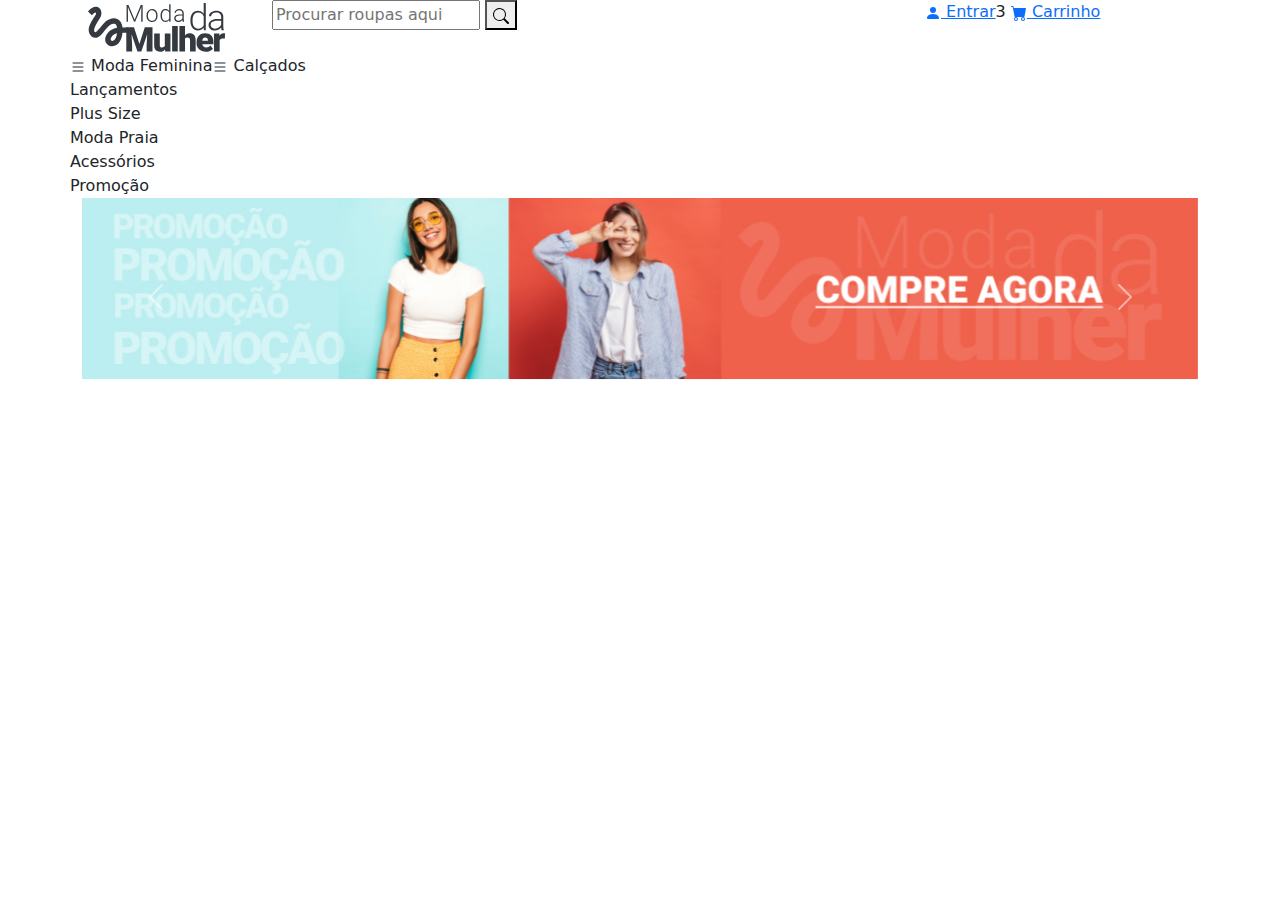
==== commit d1d7d0d3: "Configuração, header e carousel" ====
--- a/index.html
+++ b/index.html
@@ -6,13 +6,128 @@
     <meta name="viewport" content="width=device-width, initial-scale=1, shrink-to-fit=no">
 
     <!-- Bootstrap CSS -->
+
+    <!-- Favicons -->
     <link rel="stylesheet" href="assets/css/style.css">
+    <link rel="apple-touch-icon" sizes="57x57" href="./assets/img/favicons/apple-icon-57x57.png">
+    <link rel="apple-touch-icon" sizes="60x60" href="./assets/img/favicons/apple-icon-60x60.png">
+    <link rel="apple-touch-icon" sizes="72x72" href="./assets/img/favicons/apple-icon-72x72.png">
+    <link rel="apple-touch-icon" sizes="76x76" href="./assets/img/favicons/apple-icon-76x76.png">
+    <link rel="apple-touch-icon" sizes="114x114" href="./assets/img/favicons/apple-icon-114x114.png">
+    <link rel="apple-touch-icon" sizes="120x120" href="./assets/img/favicons/apple-icon-120x120.png">
+    <link rel="apple-touch-icon" sizes="144x144" href="./assets/img/favicons/apple-icon-144x144.png">
+    <link rel="apple-touch-icon" sizes="152x152" href="./assets/img/favicons/apple-icon-152x152.png">
+    <link rel="apple-touch-icon" sizes="180x180" href="./assets/img/favicons/apple-icon-180x180.png">
+    <link rel="icon" type="image/png" sizes="192x192"  href="./assets/img/favicons/android-icon-192x192.png">
+    <link rel="icon" type="image/png" sizes="32x32" href="./assets/img/favicons/favicon-32x32.png">
+    <link rel="icon" type="image/png" sizes="96x96" href="./assets/img/favicons/favicon-96x96.png">
+    <link rel="icon" type="image/png" sizes="16x16" href="./assets/img/favicons/favicon-16x16.png">
+    <link rel="manifest" href="./assets/img/favicons/manifest.json">
+    <meta name="msapplication-TileColor" content="#FFC107">
+    <meta name="msapplication-TileImage" content="./assets/img/favicons/ms-icon-144x144.png">
+    <meta name="theme-color" content="#FFC107">
+    <!-- End Favicons -->
 
     <title>Hello, world!</title>
   </head>
   <body>
-    <h1>Hello, world!</h1>
+    <!-- Header -->
+    <header class="container-fluid">
+      <section class="container">
+        <!-- Navbar -->
+        <article class="row">
+          <!-- Logo -->
+          <a href="#" class="col-md-2">
+            <img src="./assets/img/logo.svg" alt="Logo da empresa - Moda da Mulher">
+          </a>
+          <!-- Fim da Logo -->
+          <!-- Buscador -->
+          <form action="#" class="col-md-7">
+            <input type="text" name="pesquisa" placeholder="Procurar roupas aqui">
+            <button>
+              <svg xmlns="http://www.w3.org/2000/svg" width="16" height="16" fill="currentColor" class="bi bi-search" viewBox="0 0 16 16">
+                <path d="M11.742 10.344a6.5 6.5 0 1 0-1.397 1.398h-.001q.044.06.098.115l3.85 3.85a1 1 0 0 0 1.415-1.414l-3.85-3.85a1 1 0 0 0-.115-.1zM12 6.5a5.5 5.5 0 1 1-11 0 5.5 5.5 0 0 1 11 0"/>
+              </svg>
+            </button>
+          </form>
+          <!-- Fim buscador -->
+          <!-- Área do cliente -->
+          <ul class="col-md-3 nav">
+            <li class="nav-item">
+              <a href="#">
+                <svg xmlns="http://www.w3.org/2000/svg" width="16" height="16" fill="currentColor" class="bi bi-person-fill" viewBox="0 0 16 16">
+                  <path d="M3 14s-1 0-1-1 1-4 6-4 6 3 6 4-1 1-1 1zm5-6a3 3 0 1 0 0-6 3 3 0 0 0 0 6"/>
+                </svg>
+                Entrar
+              </a>
+              <li class="nav-item">
+                <span class="notificacao">3</span>
+                <a href="# ">
+                  <svg xmlns="http://www.w3.org/2000/svg" width="16" height="16" fill="currentColor" class="bi bi-cart-fill" viewBox="0 0 16 16">
+                    <path d="M0 1.5A.5.5 0 0 1 .5 1H2a.5.5 0 0 1 .485.379L2.89 3H14.5a.5.5 0 0 1 .491.592l-1.5 8A.5.5 0 0 1 13 12H4a.5.5 0 0 1-.491-.408L2.01 3.607 1.61 2H.5a.5.5 0 0 1-.5-.5M5 12a2 2 0 1 0 0 4 2 2 0 0 0 0-4m7 0a2 2 0 1 0 0 4 2 2 0 0 0 0-4m-7 1a1 1 0 1 1 0 2 1 1 0 0 1 0-2m7 0a1 1 0 1 1 0 2 1 1 0 0 1 0-2"/>
+                  </svg>
+                  Carrinho
+                </a>
+              </li>
+            </li>
+          </ul>
+          <!-- Fim Área do cliente -->
+        </article>
+      </section>
+    </header>
+    <!-- End header -->
+    <!-- Navegação do site -->
+    <nav class="container-fluid nav-produtos">
+      <section class="container">
+        <article class="row">
+          <ul class="nav">
+            <li class="nav-item">
+              <svg xmlns="http://www.w3.org/2000/svg" width="16" height="16" fill="currentColor" class="bi bi-list" viewBox="0 0 16 16">
+                <path fill-rule="evenodd" d="M2.5 12a.5.5 0 0 1 .5-.5h10a.5.5 0 0 1 0 1H3a.5.5 0 0 1-.5-.5m0-4a.5.5 0 0 1 .5-.5h10a.5.5 0 0 1 0 1H3a.5.5 0 0 1-.5-.5m0-4a.5.5 0 0 1 .5-.5h10a.5.5 0 0 1 0 1H3a.5.5 0 0 1-.5-.5"/>
+              </svg>
+              Moda Feminina
+              <!-- Menu quando passar o mouse encima -->
+              <ul class="nav flex-column">
+                <li class="nav-item">Lançamentos</li>
+                <li class="nav-item">Plus Size</li>
+                <li class="nav-item">Moda Praia</li>
+                <li class="nav-item">Acessórios</li>
+                <li class="nav-item">Promoção</li>
+              </ul>
+            </li>
+            <li class="nav-item">
+              <svg xmlns="http://www.w3.org/2000/svg" width="16" height="16" fill="currentColor" class="bi bi-list" viewBox="0 0 16 16">
+                <path fill-rule="evenodd" d="M2.5 12a.5.5 0 0 1 .5-.5h10a.5.5 0 0 1 0 1H3a.5.5 0 0 1-.5-.5m0-4a.5.5 0 0 1 .5-.5h10a.5.5 0 0 1 0 1H3a.5.5 0 0 1-.5-.5m0-4a.5.5 0 0 1 .5-.5h10a.5.5 0 0 1 0 1H3a.5.5 0 0 1-.5-.5"/>
+              </svg>
+              Calçados
+            </li>
+          </ul>
+        </article>
+      </section>
+    </nav>
+    <!-- End navegação -->
+    <!-- Carrousel -->
+    <section id="carouselExample" class="container carousel slide">
+      <article class="carousel-inner">
+        <figure class="carousel-item active">
+          <img src="assets/img/banner-1.jpg" class="d-block w-100" alt="...">
+        </figure>
+        <figure class="carousel-item">
+          <img src="assets/img/banner-2.jpg" class="d-block w-100" alt="...">
+        </figure>
+      </article>
+      <button class="carousel-control-prev" type="button" data-bs-target="#carouselExample" data-bs-slide="prev">
+        <span class="carousel-control-prev-icon" aria-hidden="true"></span>
+        <span class="visually-hidden">Previous</span>
+      </button>
+      <button class="carousel-control-next" type="button" data-bs-target="#carouselExample" data-bs-slide="next">
+        <span class="carousel-control-next-icon" aria-hidden="true"></span>
+        <span class="visually-hidden">Next</span>
+      </button>
+    </section>
+    <footer>
 
+    </footer>
     <!-- Optional JavaScript -->
     <!-- jQuery first, then Popper.js, then Bootstrap JS -->
     <script src="assets/js/jquery-3.3.1.slim.min.js"></script>
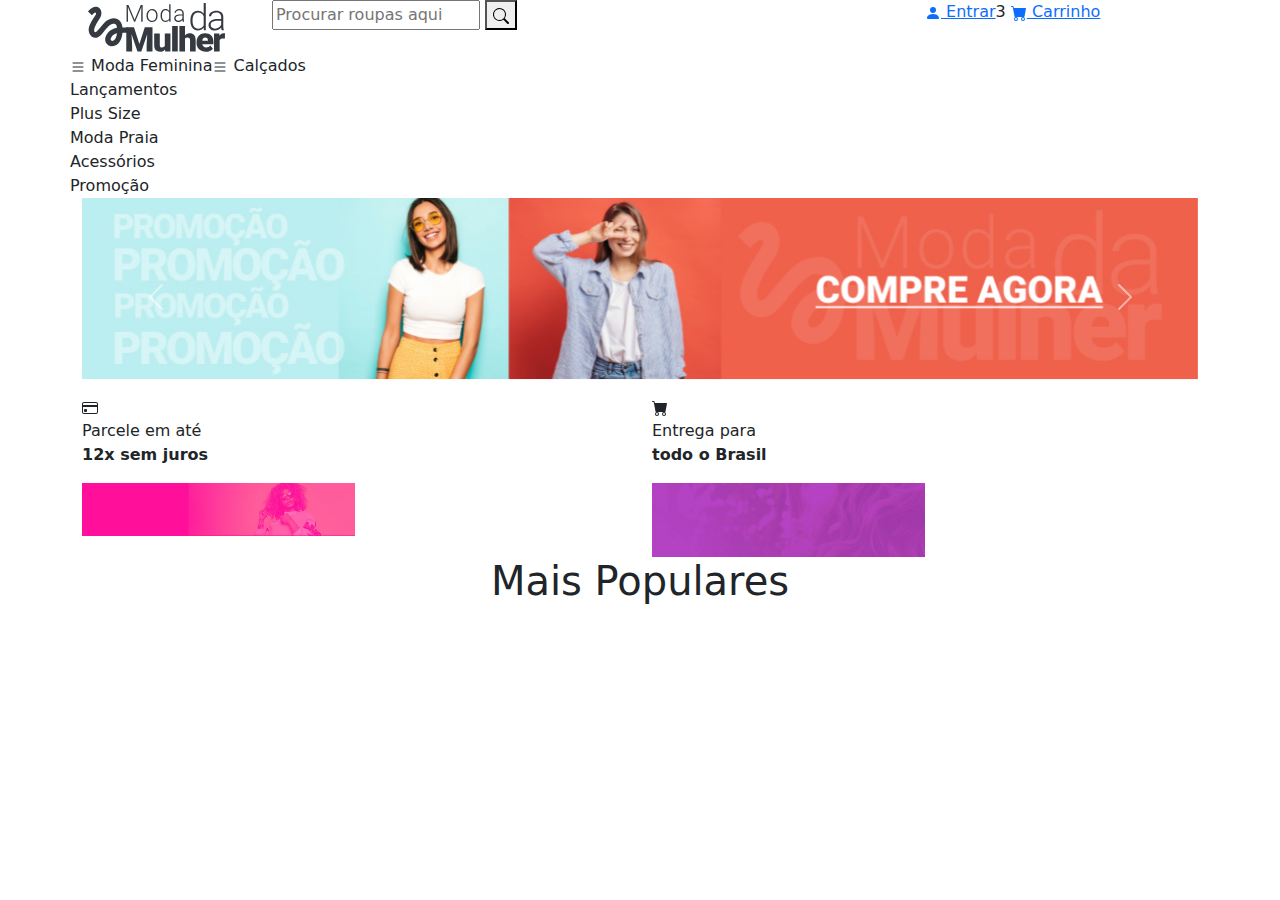
==== commit c340643c: "banners promocionais" ====
--- a/index.html
+++ b/index.html
@@ -107,6 +107,7 @@
     </nav>
     <!-- End navegação -->
     <!-- Carrousel -->
+    <main>
     <section id="carouselExample" class="container carousel slide">
       <article class="carousel-inner">
         <figure class="carousel-item active">
@@ -125,6 +126,29 @@
         <span class="visually-hidden">Next</span>
       </button>
     </section>
+      <section class="container">
+        <section class="row">
+          <article class="col-md-6">
+            <svg xmlns="http://www.w3.org/2000/svg" width="16" height="16" fill="currentColor" class="bi bi-credit-card" viewBox="0 0 16 16">
+              <path d="M0 4a2 2 0 0 1 2-2h12a2 2 0 0 1 2 2v8a2 2 0 0 1-2 2H2a2 2 0 0 1-2-2zm2-1a1 1 0 0 0-1 1v1h14V4a1 1 0 0 0-1-1zm13 4H1v5a1 1 0 0 0 1 1h12a1 1 0 0 0 1-1z"/>
+              <path d="M2 10a1 1 0 0 1 1-1h1a1 1 0 0 1 1 1v1a1 1 0 0 1-1 1H3a1 1 0 0 1-1-1z"/>
+            </svg>
+            <p>Parcele em até<br>
+              <strong>12x sem juros</strong></p>
+            <img class="col-md-6" src="assets/img/parcele-em-12x.jpg" alt="">
+          </article>
+          <article class="col-md-6">
+            <svg xmlns="http://www.w3.org/2000/svg" width="16" height="16" fill="currentColor" class="bi bi-cart-fill" viewBox="0 0 16 16">
+              <path d="M0 1.5A.5.5 0 0 1 .5 1H2a.5.5 0 0 1 .485.379L2.89 3H14.5a.5.5 0 0 1 .491.592l-1.5 8A.5.5 0 0 1 13 12H4a.5.5 0 0 1-.491-.408L2.01 3.607 1.61 2H.5a.5.5 0 0 1-.5-.5M5 12a2 2 0 1 0 0 4 2 2 0 0 0 0-4m7 0a2 2 0 1 0 0 4 2 2 0 0 0 0-4m-7 1a1 1 0 1 1 0 2 1 1 0 0 1 0-2m7 0a1 1 0 1 1 0 2 1 1 0 0 1 0-2"/>
+            </svg>
+            <p>Entrega para<br>
+            <strong>todo o Brasil</strong></p>
+            <img class="col-md-6" src="assets/img/background-entrega.jpg" alt="">
+          </article>
+        </section>
+      </section>
+      <center><h1>Mais Populares</h1></center>
+  </main>
     <footer>
 
     </footer>
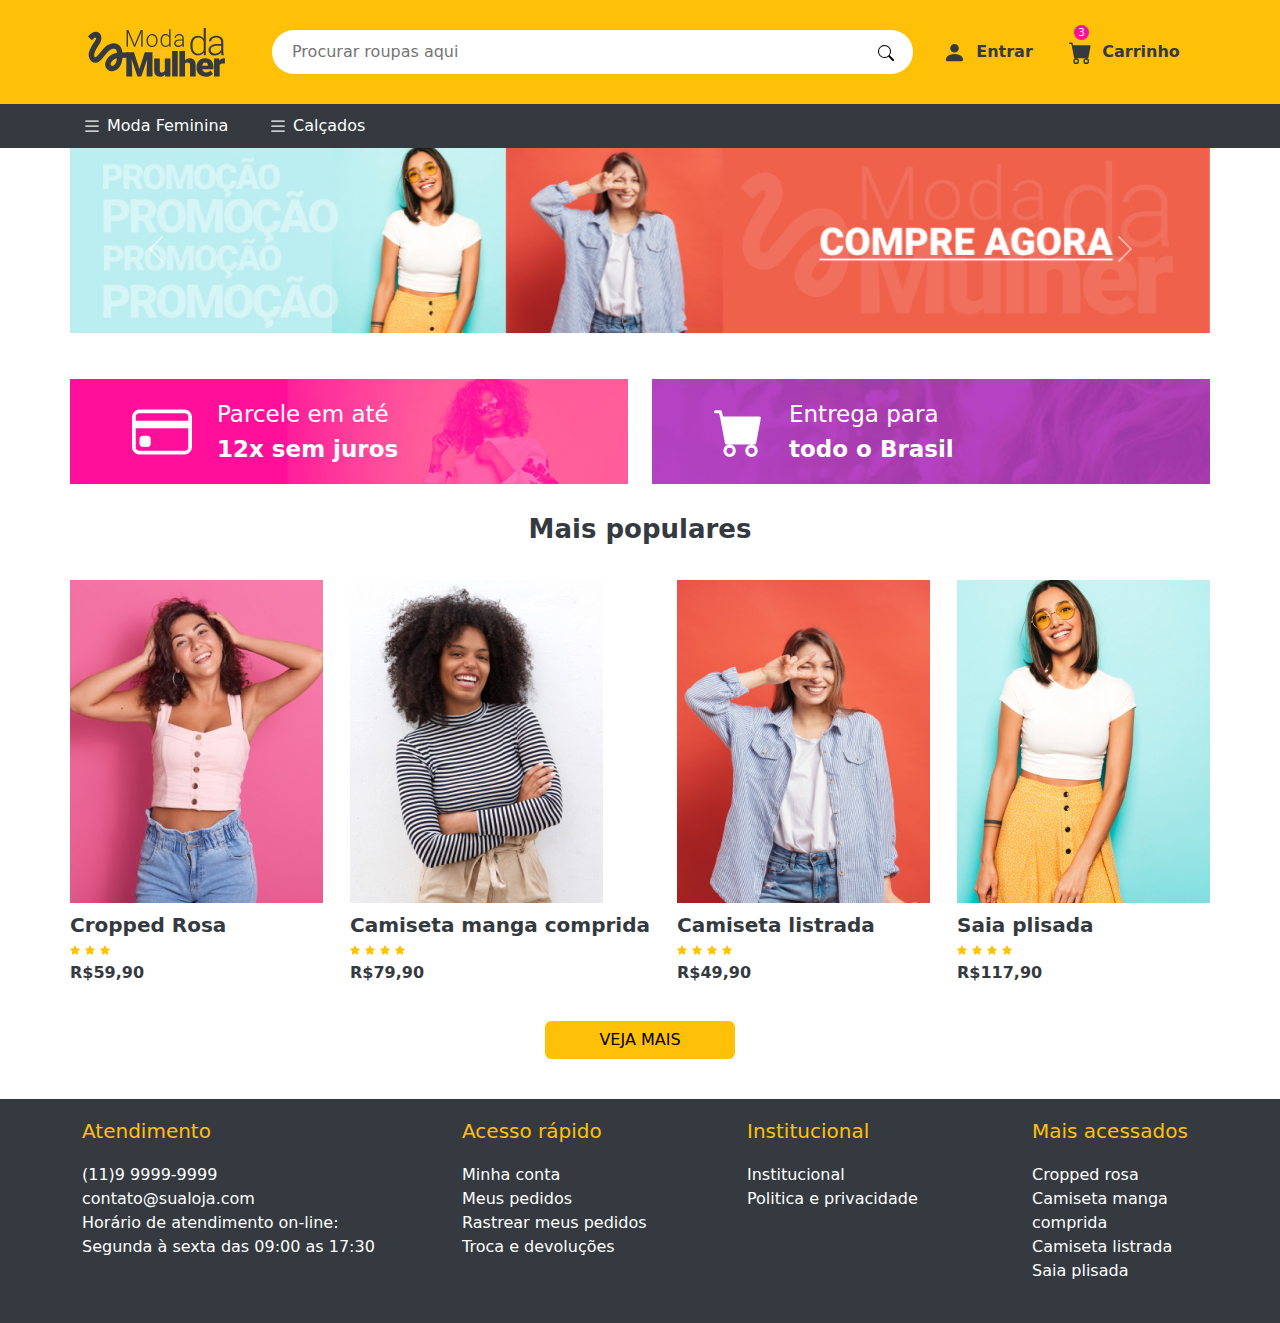
==== commit 215fc1da: "teste" ====
--- a/index.html
+++ b/index.html
@@ -35,14 +35,14 @@
     <header class="container-fluid">
       <section class="container">
         <!-- Navbar -->
-        <article class="row">
+        <article class="row d-flex align-items-center ">
           <!-- Logo -->
           <a href="#" class="col-md-2">
             <img src="./assets/img/logo.svg" alt="Logo da empresa - Moda da Mulher">
           </a>
           <!-- Fim da Logo -->
           <!-- Buscador -->
-          <form action="#" class="col-md-7">
+          <form action="#" class="col-md-7 d-flex align-items-center">
             <input type="text" name="pesquisa" placeholder="Procurar roupas aqui">
             <button>
               <svg xmlns="http://www.w3.org/2000/svg" width="16" height="16" fill="currentColor" class="bi bi-search" viewBox="0 0 16 16">
@@ -52,18 +52,18 @@
           </form>
           <!-- Fim buscador -->
           <!-- Área do cliente -->
-          <ul class="col-md-3 nav">
+          <ul class="col-md-3 nav d-flex align-items-center justify-content-around">
             <li class="nav-item">
-              <a href="#">
-                <svg xmlns="http://www.w3.org/2000/svg" width="16" height="16" fill="currentColor" class="bi bi-person-fill" viewBox="0 0 16 16">
+              <a href="#" class="d-flex align-items-center">
+                <svg xmlns="http://www.w3.org/2000/svg" width="23" height="23" fill="currentColor" class="bi bi-person-fill" viewBox="0 0 16 16">
                   <path d="M3 14s-1 0-1-1 1-4 6-4 6 3 6 4-1 1-1 1zm5-6a3 3 0 1 0 0-6 3 3 0 0 0 0 6"/>
                 </svg>
                 Entrar
               </a>
-              <li class="nav-item">
-                <span class="notificacao">3</span>
-                <a href="# ">
-                  <svg xmlns="http://www.w3.org/2000/svg" width="16" height="16" fill="currentColor" class="bi bi-cart-fill" viewBox="0 0 16 16">
+              <li class="nav-item d-flex align-items-center">
+                <span class="notificacao d-flex align-items-center justify-content-center">3</span>
+                <a href="#" class="d-flex align-items-center">
+                  <svg xmlns="http://www.w3.org/2000/svg" width="23" height="23" fill="currentColor" class="bi bi-cart-fill" viewBox="0 0 16 16">
                     <path d="M0 1.5A.5.5 0 0 1 .5 1H2a.5.5 0 0 1 .485.379L2.89 3H14.5a.5.5 0 0 1 .491.592l-1.5 8A.5.5 0 0 1 13 12H4a.5.5 0 0 1-.491-.408L2.01 3.607 1.61 2H.5a.5.5 0 0 1-.5-.5M5 12a2 2 0 1 0 0 4 2 2 0 0 0 0-4m7 0a2 2 0 1 0 0 4 2 2 0 0 0 0-4m-7 1a1 1 0 1 1 0 2 1 1 0 0 1 0-2m7 0a1 1 0 1 1 0 2 1 1 0 0 1 0-2"/>
                   </svg>
                   Carrinho
@@ -79,36 +79,34 @@
     <!-- Navegação do site -->
     <nav class="container-fluid nav-produtos">
       <section class="container">
-        <article class="row">
           <ul class="nav">
-            <li class="nav-item">
-              <svg xmlns="http://www.w3.org/2000/svg" width="16" height="16" fill="currentColor" class="bi bi-list" viewBox="0 0 16 16">
+            <li class="nav-item col-md-2 d-flex align-items-center">
+              <svg xmlns="http://www.w3.org/2000/svg" width="20" height="20" fill="currentColor" class="bi bi-list" viewBox="0 0 16 16">
                 <path fill-rule="evenodd" d="M2.5 12a.5.5 0 0 1 .5-.5h10a.5.5 0 0 1 0 1H3a.5.5 0 0 1-.5-.5m0-4a.5.5 0 0 1 .5-.5h10a.5.5 0 0 1 0 1H3a.5.5 0 0 1-.5-.5m0-4a.5.5 0 0 1 .5-.5h10a.5.5 0 0 1 0 1H3a.5.5 0 0 1-.5-.5"/>
               </svg>
               Moda Feminina
               <!-- Menu quando passar o mouse encima -->
               <ul class="nav flex-column">
-                <li class="nav-item">Lançamentos</li>
-                <li class="nav-item">Plus Size</li>
-                <li class="nav-item">Moda Praia</li>
-                <li class="nav-item">Acessórios</li>
-                <li class="nav-item">Promoção</li>
+                <li class="nav-item"><a href="#">Lançamentos</a></li>
+                <li class="nav-item"><a href="#">Plus Size</a></li>
+                <li class="nav-item"><a href="#">Moda Praia</a></li>
+                <li class="nav-item"><a href="#">Acessórios</a></li>
+                <li class="nav-item"><a href="#">Promoção</a></li>
               </ul>
             </li>
-            <li class="nav-item">
-              <svg xmlns="http://www.w3.org/2000/svg" width="16" height="16" fill="currentColor" class="bi bi-list" viewBox="0 0 16 16">
+            <li class="nav-item col-md-2 d-flex align-items-center">
+              <svg xmlns="http://www.w3.org/2000/svg" width="20" height="20" fill="currentColor" class="bi bi-list" viewBox="0 0 16 16">
                 <path fill-rule="evenodd" d="M2.5 12a.5.5 0 0 1 .5-.5h10a.5.5 0 0 1 0 1H3a.5.5 0 0 1-.5-.5m0-4a.5.5 0 0 1 .5-.5h10a.5.5 0 0 1 0 1H3a.5.5 0 0 1-.5-.5m0-4a.5.5 0 0 1 .5-.5h10a.5.5 0 0 1 0 1H3a.5.5 0 0 1-.5-.5"/>
               </svg>
               Calçados
             </li>
           </ul>
-        </article>
       </section>
     </nav>
     <!-- End navegação -->
-    <!-- Carrousel -->
     <main>
-    <section id="carouselExample" class="container carousel slide">
+      <!-- Carrousel -->
+    <section id="carouselExample" class="container carousel slide" style="padding: 0;">
       <article class="carousel-inner">
         <figure class="carousel-item active">
           <img src="assets/img/banner-1.jpg" class="d-block w-100" alt="...">
@@ -126,30 +124,210 @@
         <span class="visually-hidden">Next</span>
       </button>
     </section>
-      <section class="container">
+    <!-- Fim do carousel -->
+    <!-- Banners promocionais -->
+    <section class="container banners">
         <section class="row">
           <article class="col-md-6">
-            <svg xmlns="http://www.w3.org/2000/svg" width="16" height="16" fill="currentColor" class="bi bi-credit-card" viewBox="0 0 16 16">
-              <path d="M0 4a2 2 0 0 1 2-2h12a2 2 0 0 1 2 2v8a2 2 0 0 1-2 2H2a2 2 0 0 1-2-2zm2-1a1 1 0 0 0-1 1v1h14V4a1 1 0 0 0-1-1zm13 4H1v5a1 1 0 0 0 1 1h12a1 1 0 0 0 1-1z"/>
-              <path d="M2 10a1 1 0 0 1 1-1h1a1 1 0 0 1 1 1v1a1 1 0 0 1-1 1H3a1 1 0 0 1-1-1z"/>
-            </svg>
-            <p>Parcele em até<br>
+            <div class="b12x d-flex align-items-center">
+              <svg xmlns="http://www.w3.org/2000/svg" width="60" height="60" fill="currentColor" class="bi bi-credit-card" viewBox="0 0 16 16">
+                <path d="M0 4a2 2 0 0 1 2-2h12a2 2 0 0 1 2 2v8a2 2 0 0 1-2 2H2a2 2 0 0 1-2-2zm2-1a1 1 0 0 0-1 1v1h14V4a1 1 0 0 0-1-1zm13 4H1v5a1 1 0 0 0 1 1h12a1 1 0 0 0 1-1z"/>
+                <path d="M2 10a1 1 0 0 1 1-1h1a1 1 0 0 1 1 1v1a1 1 0 0 1-1 1H3a1 1 0 0 1-1-1z"/>
+              </svg>
+              <p>Parcele em até<br>
               <strong>12x sem juros</strong></p>
-            <img class="col-md-6" src="assets/img/parcele-em-12x.jpg" alt="">
+            </div>
           </article>
           <article class="col-md-6">
-            <svg xmlns="http://www.w3.org/2000/svg" width="16" height="16" fill="currentColor" class="bi bi-cart-fill" viewBox="0 0 16 16">
-              <path d="M0 1.5A.5.5 0 0 1 .5 1H2a.5.5 0 0 1 .485.379L2.89 3H14.5a.5.5 0 0 1 .491.592l-1.5 8A.5.5 0 0 1 13 12H4a.5.5 0 0 1-.491-.408L2.01 3.607 1.61 2H.5a.5.5 0 0 1-.5-.5M5 12a2 2 0 1 0 0 4 2 2 0 0 0 0-4m7 0a2 2 0 1 0 0 4 2 2 0 0 0 0-4m-7 1a1 1 0 1 1 0 2 1 1 0 0 1 0-2m7 0a1 1 0 1 1 0 2 1 1 0 0 1 0-2"/>
-            </svg>
-            <p>Entrega para<br>
-            <strong>todo o Brasil</strong></p>
-            <img class="col-md-6" src="assets/img/background-entrega.jpg" alt="">
+            <div class="btodobr d-flex align-items-center">
+              <svg xmlns="http://www.w3.org/2000/svg" width="50" height="50" fill="currentColor" class="bi bi-cart-fill" viewBox="0 0 16 16">
+                <path d="M0 1.5A.5.5 0 0 1 .5 1H2a.5.5 0 0 1 .485.379L2.89 3H14.5a.5.5 0 0 1 .491.592l-1.5 8A.5.5 0 0 1 13 12H4a.5.5 0 0 1-.491-.408L2.01 3.607 1.61 2H.5a.5.5 0 0 1-.5-.5M5 12a2 2 0 1 0 0 4 2 2 0 0 0 0-4m7 0a2 2 0 1 0 0 4 2 2 0 0 0 0-4m-7 1a1 1 0 1 1 0 2 1 1 0 0 1 0-2m7 0a1 1 0 1 1 0 2 1 1 0 0 1 0-2"/>
+              </svg>
+              <p>Entrega para<br>
+              <strong>todo o Brasil</strong></p>
+            </div>
           </article>
         </section>
-      </section>
-      <center><h1>Mais Populares</h1></center>
+    </section>
+    <!-- Fim banners promocionais -->
+    <!-- Produtos -->
+    <section class="container produtos">
+      <center><h3>Mais populares</h3></center>
+      <div class="row produtos">
+        <div class="produto col-md-3">
+          <img src="assets/img/cropped-rosa.jpg" style="width: auto;" alt="">
+          <h5>Cropped Rosa</h5>
+          <div class="estrelas">
+            <svg width="1em" height="1em" viewBox="0 0 16 16" class="bi bi-star-fill" fill="currentColor"
+            xmlns="http://www.w3.org/2000/svg">
+            <path
+             d="M3.612 15.443c-.386.198-.824-.149-.746-.592l.83-4.73L.173 6.765c-.329-.314-.158-.888.283-.95l4.898-.696L7.538.792c.197-.39.73-.39.927 0l2.184 4.327 4.898.696c.441.062.612.636.283.95l-3.523 3.356.83 4.73c.078.443-.36.79-.746.592L8 13.187l-4.389 2.256z" />
+            </svg>
+            <svg width="1em" height="1em" viewBox="0 0 16 16" class="bi bi-star-fill" fill="currentColor"
+              xmlns="http://www.w3.org/2000/svg">
+              <path
+                d="M3.612 15.443c-.386.198-.824-.149-.746-.592l.83-4.73L.173 6.765c-.329-.314-.158-.888.283-.95l4.898-.696L7.538.792c.197-.39.73-.39.927 0l2.184 4.327 4.898.696c.441.062.612.636.283.95l-3.523 3.356.83 4.73c.078.443-.36.79-.746.592L8 13.187l-4.389 2.256z" />
+            </svg>
+            <svg width="1em" height="1em" viewBox="0 0 16 16" class="bi bi-star-fill" fill="currentColor"
+                xmlns="http://www.w3.org/2000/svg">
+                <path
+                  d="M3.612 15.443c-.386.198-.824-.149-.746-.592l.83-4.73L.173 6.765c-.329-.314-.158-.888.283-.95l4.898-.696L7.538.792c.197-.39.73-.39.927 0l2.184 4.327 4.898.696c.441.062.612.636.283.95l-3.523 3.356.83 4.73c.078.443-.36.79-.746.592L8 13.187l-4.389 2.256z" />
+          </svg>
+        </div>
+        <p>R$59,90</p>
+      </div>
+      <div class="produto col-md-3">
+        <img src="assets/img/camiseta-manga-comprida.jpg" alt="">
+        <h5>Camiseta manga comprida</h5>
+        <div class="estrelas">
+          <svg width="1em" height="1em" viewBox="0 0 16 16" class="bi bi-star-fill" fill="currentColor"
+          xmlns="http://www.w3.org/2000/svg">
+          <path
+            d="M3.612 15.443c-.386.198-.824-.149-.746-.592l.83-4.73L.173 6.765c-.329-.314-.158-.888.283-.95l4.898-.696L7.538.792c.197-.39.73-.39.927 0l2.184 4.327 4.898.696c.441.062.612.636.283.95l-3.523 3.356.83 4.73c.078.443-.36.79-.746.592L8 13.187l-4.389 2.256z" />
+          </svg>
+          <svg width="1em" height="1em" viewBox="0 0 16 16" class="bi bi-star-fill" fill="currentColor"
+                xmlns="http://www.w3.org/2000/svg">
+                <path
+                  d="M3.612 15.443c-.386.198-.824-.149-.746-.592l.83-4.73L.173 6.765c-.329-.314-.158-.888.283-.95l4.898-.696L7.538.792c.197-.39.73-.39.927 0l2.184 4.327 4.898.696c.441.062.612.636.283.95l-3.523 3.356.83 4.73c.078.443-.36.79-.746.592L8 13.187l-4.389 2.256z" />
+          </svg>
+          <svg width="1em" height="1em" viewBox="0 0 16 16" class="bi bi-star-fill" fill="currentColor"
+                xmlns="http://www.w3.org/2000/svg">
+                <path
+                  d="M3.612 15.443c-.386.198-.824-.149-.746-.592l.83-4.73L.173 6.765c-.329-.314-.158-.888.283-.95l4.898-.696L7.538.792c.197-.39.73-.39.927 0l2.184 4.327 4.898.696c.441.062.612.636.283.95l-3.523 3.356.83 4.73c.078.443-.36.79-.746.592L8 13.187l-4.389 2.256z" />
+          </svg>
+          <svg width="1em" height="1em" viewBox="0 0 16 16" class="bi bi-star-fill" fill="currentColor"
+                xmlns="http://www.w3.org/2000/svg">
+                <path
+                  d="M3.612 15.443c-.386.198-.824-.149-.746-.592l.83-4.73L.173 6.765c-.329-.314-.158-.888.283-.95l4.898-.696L7.538.792c.197-.39.73-.39.927 0l2.184 4.327 4.898.696c.441.062.612.636.283.95l-3.523 3.356.83 4.73c.078.443-.36.79-.746.592L8 13.187l-4.389 2.256z" />
+          </svg>
+        </div>
+        <p>R$79,90</p>
+      </div>
+      <div class="produto col-md-3">
+        <img src="assets/img/camiseta-listrada.jpg" alt="">
+        <h5>Camiseta listrada</h5>
+        <div class="estrelas">
+          <svg width="1em" height="1em" viewBox="0 0 16 16" class="bi bi-star-fill" fill="currentColor"
+                xmlns="http://www.w3.org/2000/svg">
+                <path
+                  d="M3.612 15.443c-.386.198-.824-.149-.746-.592l.83-4.73L.173 6.765c-.329-.314-.158-.888.283-.95l4.898-.696L7.538.792c.197-.39.73-.39.927 0l2.184 4.327 4.898.696c.441.062.612.636.283.95l-3.523 3.356.83 4.73c.078.443-.36.79-.746.592L8 13.187l-4.389 2.256z" />
+          </svg>
+          <svg width="1em" height="1em" viewBox="0 0 16 16" class="bi bi-star-fill" fill="currentColor"
+          xmlns="http://www.w3.org/2000/svg">
+          <path
+            d="M3.612 15.443c-.386.198-.824-.149-.746-.592l.83-4.73L.173 6.765c-.329-.314-.158-.888.283-.95l4.898-.696L7.538.792c.197-.39.73-.39.927 0l2.184 4.327 4.898.696c.441.062.612.636.283.95l-3.523 3.356.83 4.73c.078.443-.36.79-.746.592L8 13.187l-4.389 2.256z" />
+          </svg>
+          <svg width="1em" height="1em" viewBox="0 0 16 16" class="bi bi-star-fill" fill="currentColor"
+                xmlns="http://www.w3.org/2000/svg">
+                <path
+                  d="M3.612 15.443c-.386.198-.824-.149-.746-.592l.83-4.73L.173 6.765c-.329-.314-.158-.888.283-.95l4.898-.696L7.538.792c.197-.39.73-.39.927 0l2.184 4.327 4.898.696c.441.062.612.636.283.95l-3.523 3.356.83 4.73c.078.443-.36.79-.746.592L8 13.187l-4.389 2.256z" />
+          </svg>
+          <svg width="1em" height="1em" viewBox="0 0 16 16" class="bi bi-star-fill" fill="currentColor"
+                xmlns="http://www.w3.org/2000/svg">
+                <path
+                  d="M3.612 15.443c-.386.198-.824-.149-.746-.592l.83-4.73L.173 6.765c-.329-.314-.158-.888.283-.95l4.898-.696L7.538.792c.197-.39.73-.39.927 0l2.184 4.327 4.898.696c.441.062.612.636.283.95l-3.523 3.356.83 4.73c.078.443-.36.79-.746.592L8 13.187l-4.389 2.256z" />
+          </svg>
+        </div>
+        <p>R$49,90</p>
+      </div>
+      <div class="produto col-md-3">
+        <img src="assets/img/saia-plisada.jpg" alt="">
+        <h5>Saia plisada</h5>
+        <div class="estrelas">
+          <svg width="1em" height="1em" viewBox="0 0 16 16" class="bi bi-star-fill" fill="currentColor"
+                xmlns="http://www.w3.org/2000/svg">
+                <path
+                  d="M3.612 15.443c-.386.198-.824-.149-.746-.592l.83-4.73L.173 6.765c-.329-.314-.158-.888.283-.95l4.898-.696L7.538.792c.197-.39.73-.39.927 0l2.184 4.327 4.898.696c.441.062.612.636.283.95l-3.523 3.356.83 4.73c.078.443-.36.79-.746.592L8 13.187l-4.389 2.256z" />
+          </svg>
+          <svg width="1em" height="1em" viewBox="0 0 16 16" class="bi bi-star-fill" fill="currentColor"
+          xmlns="http://www.w3.org/2000/svg">
+          <path
+            d="M3.612 15.443c-.386.198-.824-.149-.746-.592l.83-4.73L.173 6.765c-.329-.314-.158-.888.283-.95l4.898-.696L7.538.792c.197-.39.73-.39.927 0l2.184 4.327 4.898.696c.441.062.612.636.283.95l-3.523 3.356.83 4.73c.078.443-.36.79-.746.592L8 13.187l-4.389 2.256z" />
+          </svg>
+          <svg width="1em" height="1em" viewBox="0 0 16 16" class="bi bi-star-fill" fill="currentColor"
+                xmlns="http://www.w3.org/2000/svg">
+                <path
+                  d="M3.612 15.443c-.386.198-.824-.149-.746-.592l.83-4.73L.173 6.765c-.329-.314-.158-.888.283-.95l4.898-.696L7.538.792c.197-.39.73-.39.927 0l2.184 4.327 4.898.696c.441.062.612.636.283.95l-3.523 3.356.83 4.73c.078.443-.36.79-.746.592L8 13.187l-4.389 2.256z" />
+          </svg>
+          <svg width="1em" height="1em" viewBox="0 0 16 16" class="bi bi-star-fill" fill="currentColor"
+                xmlns="http://www.w3.org/2000/svg">
+                <path
+                  d="M3.612 15.443c-.386.198-.824-.149-.746-.592l.83-4.73L.173 6.765c-.329-.314-.158-.888.283-.95l4.898-.696L7.538.792c.197-.39.73-.39.927 0l2.184 4.327 4.898.696c.441.062.612.636.283.95l-3.523 3.356.83 4.73c.078.443-.36.79-.746.592L8 13.187l-4.389 2.256z" />
+          </svg>
+        </div>
+        <p>R$117,90</p>
+      </div>
+
+    </div>
+<center>    <button type="button" class="btn btn-warning col-md-2">VEJA MAIS</button></center>
+
+    </section>
   </main>
-    <footer>
+    <footer class="container-fluid fut">
+      <div class="container">
+        <div class="row">
+          <div class="col-md-4">
+            <h5>Atendimento</h5>
+            <ul class="nav flex-column">
+              <li class="nav-item">
+                <a href="tel:+5511999999999">(11)9 9999-9999</a>
+              </li>
+              <li class="nav-item">
+                <a href="mailto:contato@sualoja.com">contato@sualoja.com</a></li>
+              <li class="nav-item">
+                Horário de atendimento on-line:<br>Segunda à sexta das 09:00 as 17:30
+              </li>
+            </ul>
+          </div>
+          <div class="col-md-3">
+            <h5>Acesso rápido</h5>
+            <ul class="nav flex-column">
+              <li class="nav-item">
+                <a href="#">Minha conta</a>
+              </li>
+              <li class="nav-item">
+                <a href="#">Meus pedidos</a>
+              </li>
+              <li class="nav-item">
+                <a href="#">Rastrear meus pedidos</a>
+              </li>
+              <li class="nav-item">
+                <a href="#">Troca e devoluções</a>
+              </li>
+            </ul>
+          </div>
+          <div class="col-md-3">
+            <h5>Institucional</h5>
+            <ul class="nav flex-column">
+              <li class="nav-item">
+                <a href="#">Institucional</a>
+              </li>
+              <li class="nav-item">
+                <a href="#">Politica e privacidade</a>
+              </li>
+            </ul>
+          </div>
+          <div class="col-md-2">
+            <h5>Mais acessados</h5>
+            <ul class="nav flex-column">
+              <li class="nav-item">
+                <a href="#">Cropped rosa</a>
+              </li>
+              <li class="nav-item">
+                <a href="#">Camiseta manga comprida</a>
+              </li>
+              <li class="nav-item">
+                <a href="#">Camiseta listrada</a>
+              </li>
+              <li class="nav-item">
+                <a href="#">Saia plisada</a>
+              </li>
+            </ul>
+          </div>
+        </div>
+      </div>
+    
+
 
     </footer>
     <!-- Optional JavaScript -->
--- a/assets/css/style.css
+++ b/assets/css/style.css
@@ -1,7 +1,6 @@
 @charset "UTF-8";
-/* Fonts */
+/* Fontes e variáveis */
 @import url("https://fonts.googleapis.com/css2?family=Open+Sans:ital,wdth,wght@0,75,300..800;1,75,300..800&family=Roboto:wght@100;300;400;900&family=Source+Sans+3:ital,wght@0,200..900;1,200..900&display=swap");
-/* Bootstrap */
 /*!
 * Bootstrap  v5.3.3 (https://getbootstrap.com/)
 * Copyright 2011-2024 The Bootstrap Authors
@@ -12100,5 +12099,165 @@
   }
 }
 
+/* RESET */
+body {
+  color: #343A40;
+}
+
+a {
+  text-decoration: none !important;
+}
+
+/* END RESET */
+/* Components */
+header {
+  background-color: #FFC107;
+  padding: 25px;
+}
+header form {
+  position: relative;
+}
+header form input[type=text] {
+  width: 100%;
+  border: none;
+  border-radius: 50px;
+  padding: 10px 20px;
+}
+header form button {
+  position: absolute;
+  border: none;
+  background: none;
+  right: 25px;
+}
+header ul li {
+  position: relative;
+  font-size: 16px;
+  font-weight: bold;
+}
+header ul li span.notificacao {
+  position: absolute;
+  top: -15px;
+  left: 5px;
+  width: 15px;
+  height: 15px;
+  color: #fff;
+  background-color: #FF0F9A;
+  font-size: 10px;
+  border-radius: 100%;
+  font-weight: lighter;
+}
+header ul li a {
+  color: #343A40;
+}
+header ul li a svg {
+  margin-right: 10px;
+}
+
+/* Bootstrap */
+nav.nav-produtos {
+  background-color: #343A40;
+  color: #fff;
+}
+nav.nav-produtos a {
+  color: #fff;
+}
+nav.nav-produtos ul.nav li {
+  position: relative;
+  padding: 10px 0;
+}
+nav.nav-produtos ul.nav li svg {
+  margin-right: 5px;
+}
+nav.nav-produtos ul.nav li:hover {
+  background-color: #1a1a1a;
+}
+nav.nav-produtos ul.nav li:hover ul.nav {
+  display: block;
+}
+nav.nav-produtos ul.nav li ul.nav {
+  display: none;
+  z-index: 999;
+  position: absolute;
+  top: 44px;
+  background-color: #343A40;
+  border-top: 10px solid #FFC107;
+  width: 100%;
+}
+nav.nav-produtos ul.nav li ul.nav li {
+  padding: 15px 25px 15px;
+}
+
+.banners {
+  margin: 30px auto;
+}
+.banners p {
+  margin: 0;
+  font-size: 23px;
+}
+.banners article:first-child {
+  padding-left: 0;
+}
+.banners article:nth-child(2) {
+  padding-right: 0;
+}
+.banners .b12x {
+  background-color: #FF0F9A;
+  background-image: url("../img/parcele-em-12x.jpg");
+}
+.banners .btodobr {
+  background-color: #B343C3;
+  background-image: url("../img/background-entrega.jpg");
+}
+.banners .b12x, .banners .btodobr {
+  color: #fff;
+  background-size: cover;
+  height: 105px;
+}
+.banners .b12x svg, .banners .btodobr svg {
+  margin-left: 62px;
+  margin-right: 25px;
+}
+
+.produtos {
+  padding: 0;
+  justify-content: space-between;
+}
+.produtos h3 {
+  margin-bottom: 35px;
+  font-weight: bold;
+  font-size: 26px;
+}
+.produtos .produto {
+  width: unset;
+}
+.produtos .produto h5 {
+  margin: 10px 0 0;
+  font-weight: bold;
+}
+.produtos .produto p {
+  font-weight: bold;
+}
+.produtos .produto .estrelas svg {
+  font-size: 10px;
+  color: #FFC107;
+  margin: 0;
+}
+.produtos button {
+  margin: 20px 0 40px;
+}
+
+.fut {
+  background-color: #343A40;
+}
+.fut h5 {
+  color: #FFC107;
+  margin: 20px 0 20px;
+}
+.fut a, .fut li {
+  color: #fff;
+}
+.fut li:last-child {
+  margin-bottom: 40px;
+}
 
 /*# sourceMappingURL=style.css.map */
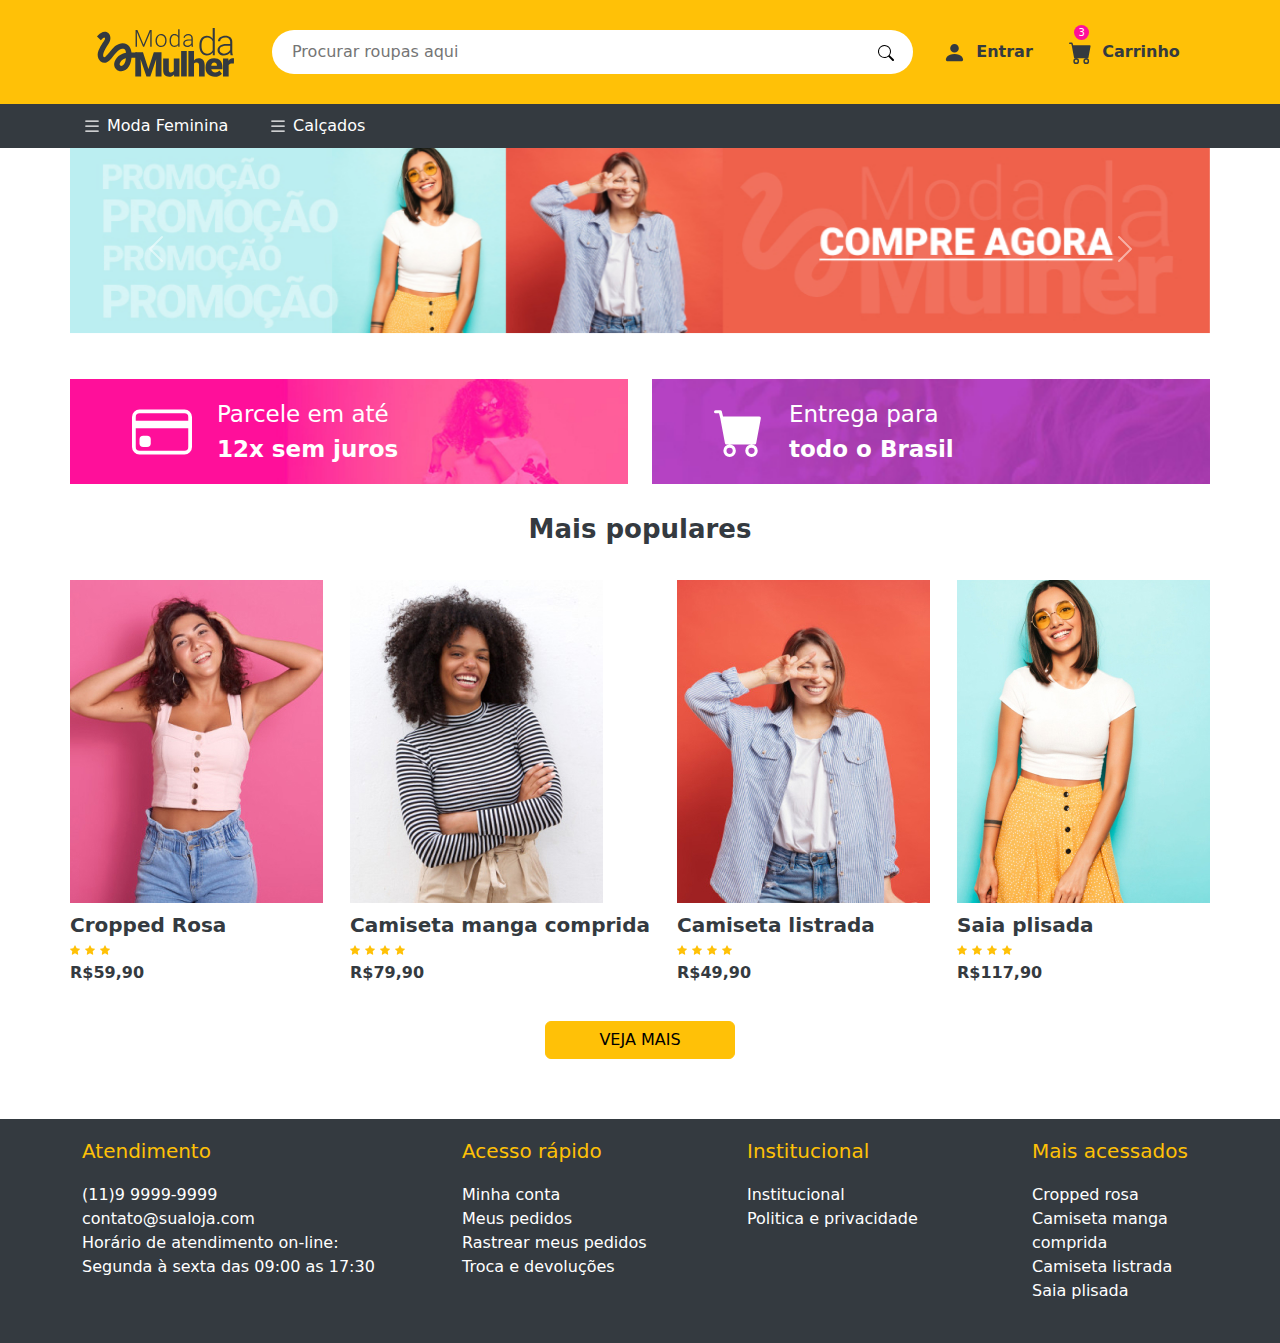
==== commit 52baf576: "Finalização do site, já responsivo." ====
--- a/index.html
+++ b/index.html
@@ -37,8 +37,8 @@
         <!-- Navbar -->
         <article class="row d-flex align-items-center ">
           <!-- Logo -->
-          <a href="#" class="col-md-2">
-            <img src="./assets/img/logo.svg" alt="Logo da empresa - Moda da Mulher">
+          <a href="#" class="col-md-2 d-flex justify-content-center">
+            <img src="./assets/img/logo.svg" class="img-fluid" alt="Logo da empresa - Moda da Mulher">
           </a>
           <!-- Fim da Logo -->
           <!-- Buscador -->
@@ -80,7 +80,7 @@
     <nav class="container-fluid nav-produtos">
       <section class="container">
           <ul class="nav">
-            <li class="nav-item col-md-2 d-flex align-items-center">
+            <li class="nav-item col-lg-2 col-12 d-flex align-items-center">
               <svg xmlns="http://www.w3.org/2000/svg" width="20" height="20" fill="currentColor" class="bi bi-list" viewBox="0 0 16 16">
                 <path fill-rule="evenodd" d="M2.5 12a.5.5 0 0 1 .5-.5h10a.5.5 0 0 1 0 1H3a.5.5 0 0 1-.5-.5m0-4a.5.5 0 0 1 .5-.5h10a.5.5 0 0 1 0 1H3a.5.5 0 0 1-.5-.5m0-4a.5.5 0 0 1 .5-.5h10a.5.5 0 0 1 0 1H3a.5.5 0 0 1-.5-.5"/>
               </svg>
@@ -94,7 +94,7 @@
                 <li class="nav-item"><a href="#">Promoção</a></li>
               </ul>
             </li>
-            <li class="nav-item col-md-2 d-flex align-items-center">
+            <li class="nav-item col-lg-2 col-12 d-flex align-items-center">
               <svg xmlns="http://www.w3.org/2000/svg" width="20" height="20" fill="currentColor" class="bi bi-list" viewBox="0 0 16 16">
                 <path fill-rule="evenodd" d="M2.5 12a.5.5 0 0 1 .5-.5h10a.5.5 0 0 1 0 1H3a.5.5 0 0 1-.5-.5m0-4a.5.5 0 0 1 .5-.5h10a.5.5 0 0 1 0 1H3a.5.5 0 0 1-.5-.5m0-4a.5.5 0 0 1 .5-.5h10a.5.5 0 0 1 0 1H3a.5.5 0 0 1-.5-.5"/>
               </svg>
@@ -106,7 +106,7 @@
     <!-- End navegação -->
     <main>
       <!-- Carrousel -->
-    <section id="carouselExample" class="container carousel slide" style="padding: 0;">
+    <section id="carouselExample" class="container carousel slide " style="padding: 0;">
       <article class="carousel-inner">
         <figure class="carousel-item active">
           <img src="assets/img/banner-1.jpg" class="d-block w-100" alt="...">
@@ -153,8 +153,8 @@
     <!-- Produtos -->
     <section class="container produtos">
       <center><h3>Mais populares</h3></center>
-      <div class="row produtos">
-        <div class="produto col-md-3">
+      <div class="row produtos d-flex">
+        <div class="produto col-xl-3 col-md-6">
           <img src="assets/img/cropped-rosa.jpg" style="width: auto;" alt="">
           <h5>Cropped Rosa</h5>
           <div class="estrelas">
@@ -176,8 +176,8 @@
         </div>
         <p>R$59,90</p>
       </div>
-      <div class="produto col-md-3">
-        <img src="assets/img/camiseta-manga-comprida.jpg" alt="">
+      <div class="produto col-xl-3 col-md-6">
+        <a href="mangacomprida.html"><img src="assets/img/camiseta-manga-comprida.jpg" alt="Manga Comprida"></a>
         <h5>Camiseta manga comprida</h5>
         <div class="estrelas">
           <svg width="1em" height="1em" viewBox="0 0 16 16" class="bi bi-star-fill" fill="currentColor"
@@ -203,7 +203,7 @@
         </div>
         <p>R$79,90</p>
       </div>
-      <div class="produto col-md-3">
+      <div class="produto col-xl-3 col-md-6">
         <img src="assets/img/camiseta-listrada.jpg" alt="">
         <h5>Camiseta listrada</h5>
         <div class="estrelas">
@@ -230,7 +230,7 @@
         </div>
         <p>R$49,90</p>
       </div>
-      <div class="produto col-md-3">
+      <div class="produto col-xl-3 col-md-6">
         <img src="assets/img/saia-plisada.jpg" alt="">
         <h5>Saia plisada</h5>
         <div class="estrelas">
@@ -259,7 +259,7 @@
       </div>
 
     </div>
-<center>    <button type="button" class="btn btn-warning col-md-2">VEJA MAIS</button></center>
+<center>   <a href="vejamais.html"> <button type="button" class="btn btn-warning col-md-2">VEJA MAIS</button></a></center>
 
     </section>
   </main>
@@ -314,7 +314,7 @@
                 <a href="#">Cropped rosa</a>
               </li>
               <li class="nav-item">
-                <a href="#">Camiseta manga comprida</a>
+                <a href="mangacomprida.html">Camiseta manga comprida</a>
               </li>
               <li class="nav-item">
                 <a href="#">Camiseta listrada</a>
--- a/assets/css/style.css
+++ b/assets/css/style.css
@@ -1,6 +1,6 @@
 @charset "UTF-8";
 /* Fontes e variáveis */
-@import url("https://fonts.googleapis.com/css2?family=Open+Sans:ital,wdth,wght@0,75,300..800;1,75,300..800&family=Roboto:wght@100;300;400;900&family=Source+Sans+3:ital,wght@0,200..900;1,200..900&display=swap");
+@import url("https://fonts.googleapis.com/css2?family=Roboto:ital,wght@0,100;0,300;0,400;0,500;0,700;0,900;1,100;1,300;1,400;1,500;1,700;1,900&display=swap");
 /*!
 * Bootstrap  v5.3.3 (https://getbootstrap.com/)
 * Copyright 2011-2024 The Bootstrap Authors
@@ -12100,12 +12100,24 @@
 }
 
 /* RESET */
+* {
+  font-size: "Roboto", sans-serif;
+}
+
 body {
   color: #343A40;
 }
 
 a {
   text-decoration: none !important;
+}
+
+h1, h2, h3 {
+  font-weight: bold;
+}
+
+.fb-root {
+  margin: 30px 0;
 }
 
 /* END RESET */
@@ -12218,9 +12230,11 @@
   margin-right: 25px;
 }
 
+/* Estrelas estão em produtos. */
 .produtos {
   padding: 0;
   justify-content: space-between;
+  margin-bottom: 20px;
 }
 .produtos h3 {
   margin-bottom: 35px;
@@ -12243,7 +12257,13 @@
   margin: 0;
 }
 .produtos button {
-  margin: 20px 0 40px;
+  margin: 0 0 40px;
+}
+
+.estrelas svg {
+  font-size: 18px;
+  color: #FFC107;
+  margin: 0;
 }
 
 .fut {
@@ -12260,4 +12280,63 @@
   margin-bottom: 40px;
 }
 
+@media (max-width: 991px) {
+  header.container-fluid {
+    padding: 12px;
+  }
+  header.container-fluid ul li {
+    margin: 7px;
+  }
+}
+@media (max-width: 767px) {
+  header.container-fluid {
+    padding: 10px 10px 0;
+  }
+  header.container-fluid header {
+    padding: 0 auto !important;
+  }
+  header.container-fluid a {
+    margin-bottom: 15px;
+  }
+  header.container-fluid ul.col-md-3 {
+    margin-top: 20px;
+    justify-content: center;
+  }
+  .banners article {
+    padding: 0;
+  }
+  .banners article p {
+    font-size: 20px;
+  }
+  .banners article .b12x {
+    justify-content: center;
+  }
+  .banners article .b12x svg {
+    margin: 25px 25px 25px 0;
+  }
+  .banners article .btodobr {
+    justify-content: center;
+  }
+  .banners article .btodobr svg {
+    margin: 25px 25px 25px 0;
+  }
+  .carousel {
+    display: none;
+  }
+  .produtos {
+    justify-content: center;
+  }
+}
+.breadcrumb {
+  margin: 20px 0 30px;
+}
+.breadcrumb a {
+  color: #FF0F9A;
+}
+
+/* Página principal de compra de produto */
+.compra p:last-child {
+  font-weight: bold;
+}
+
 /*# sourceMappingURL=style.css.map */
